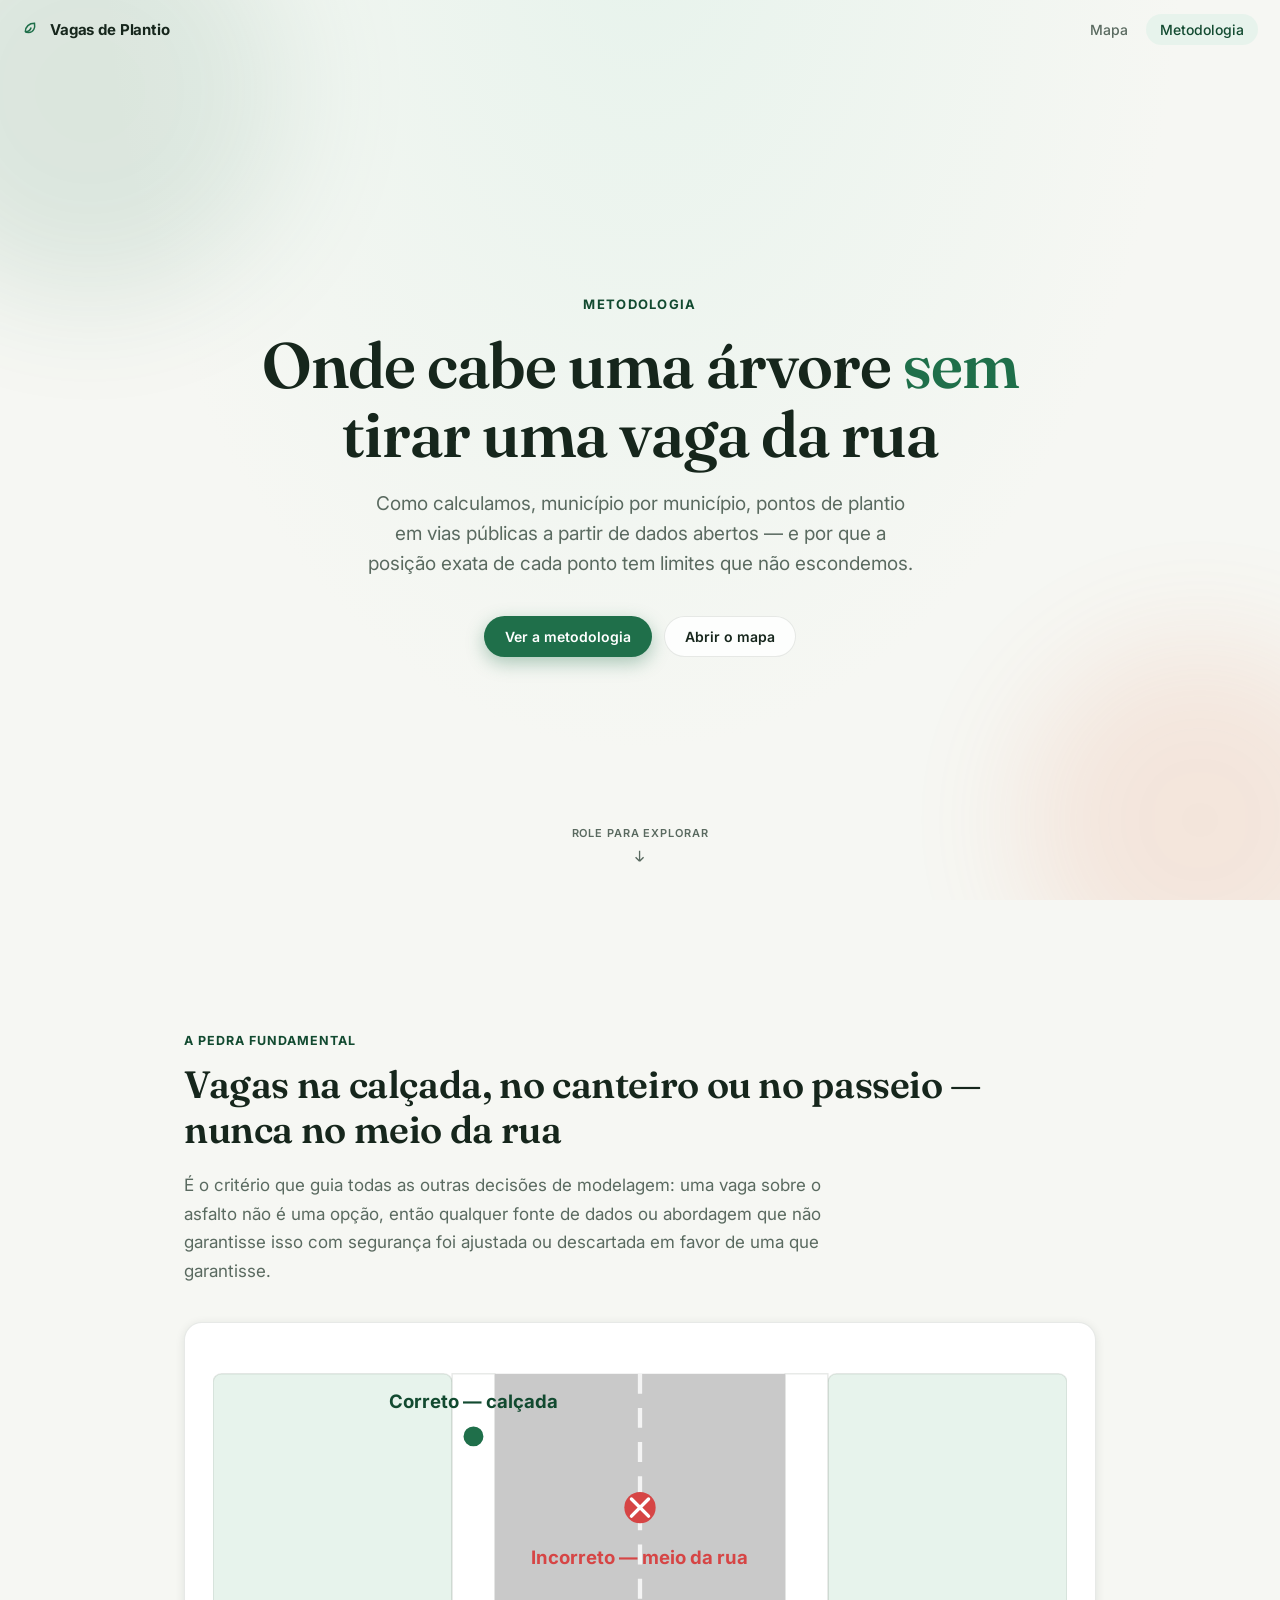
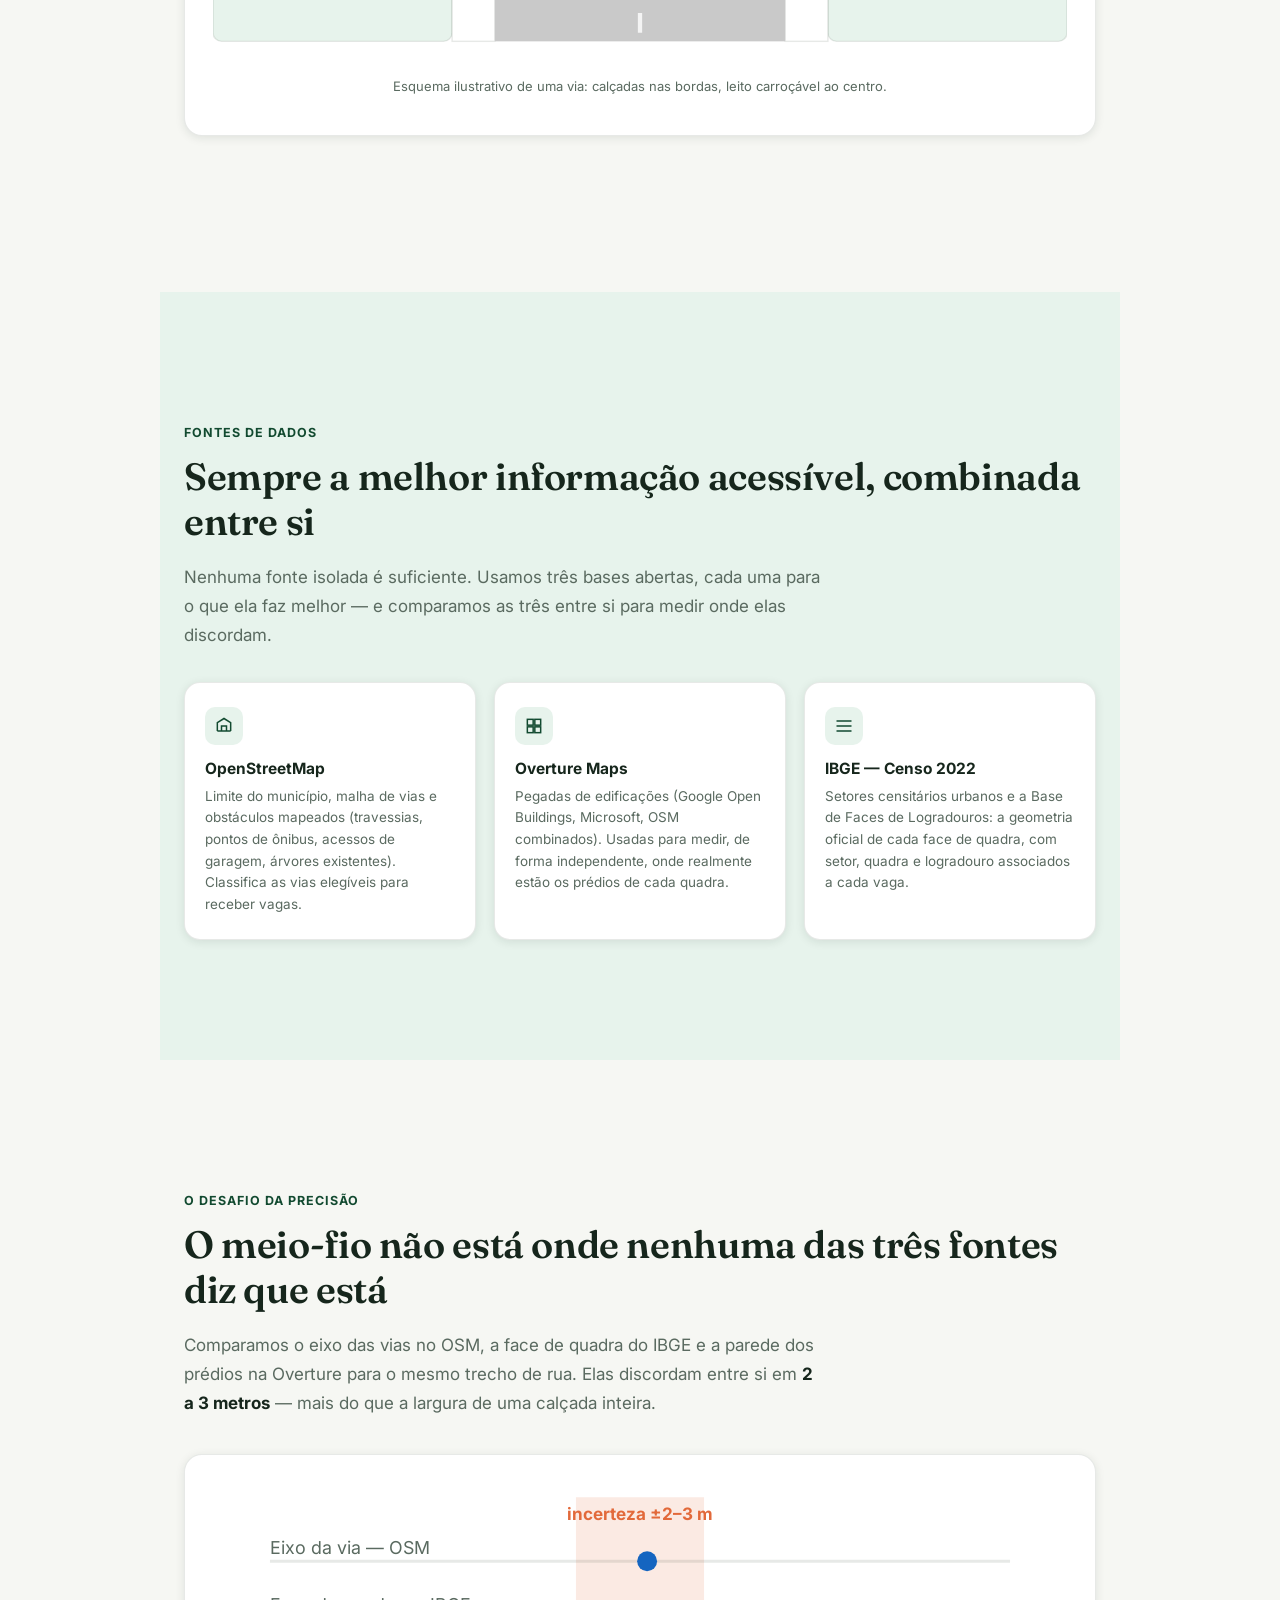
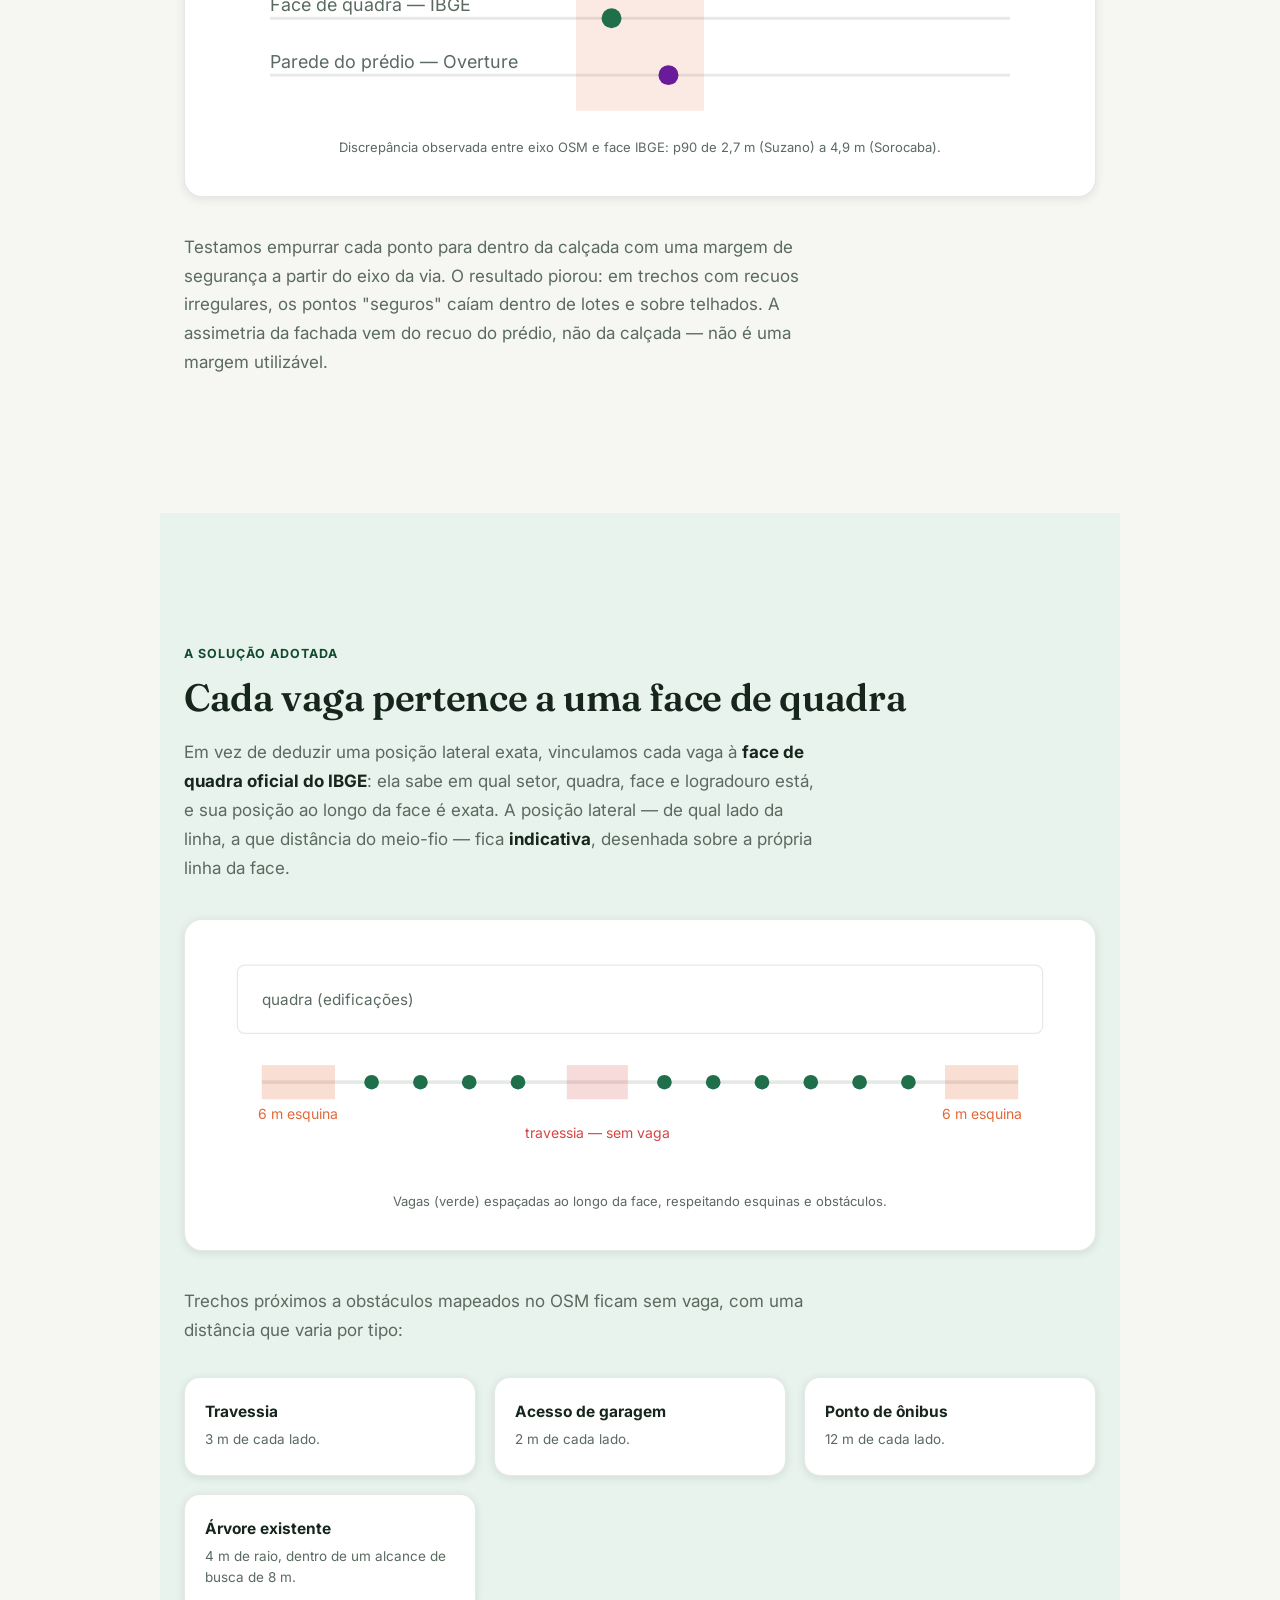
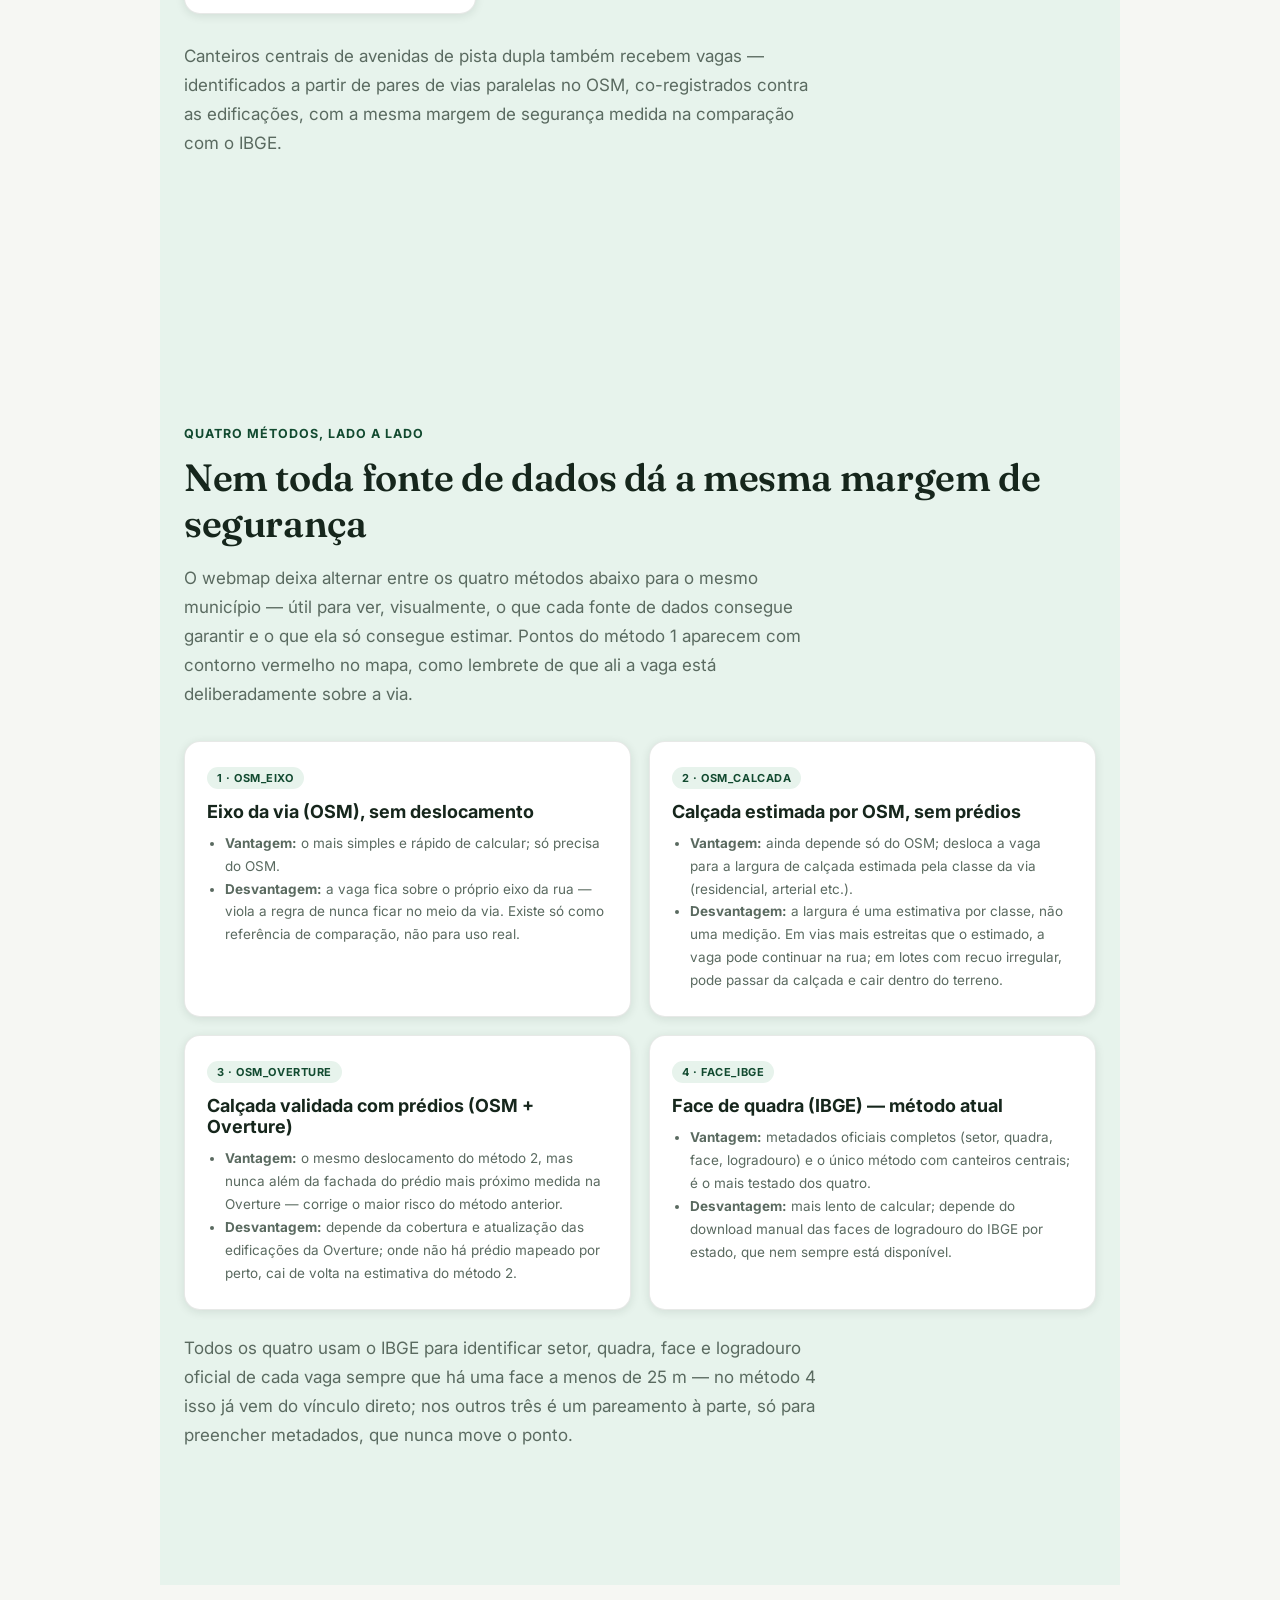
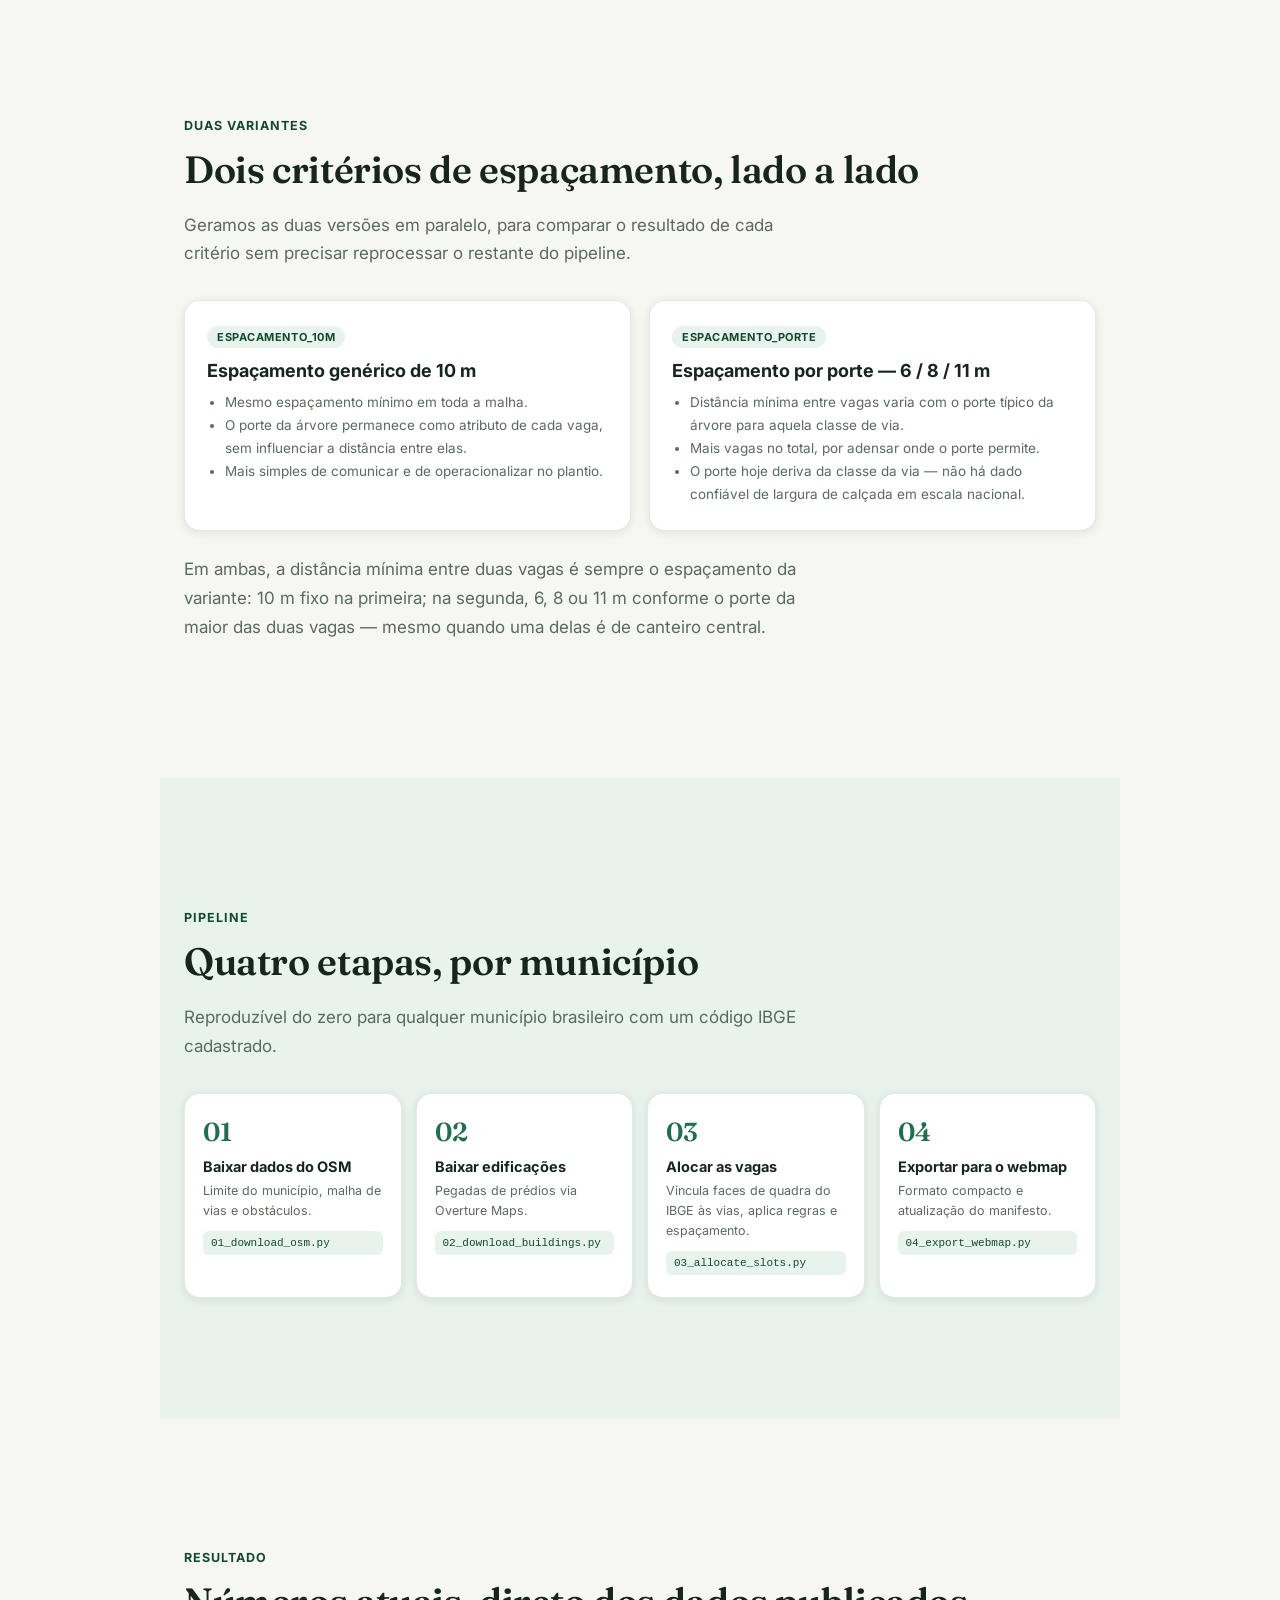
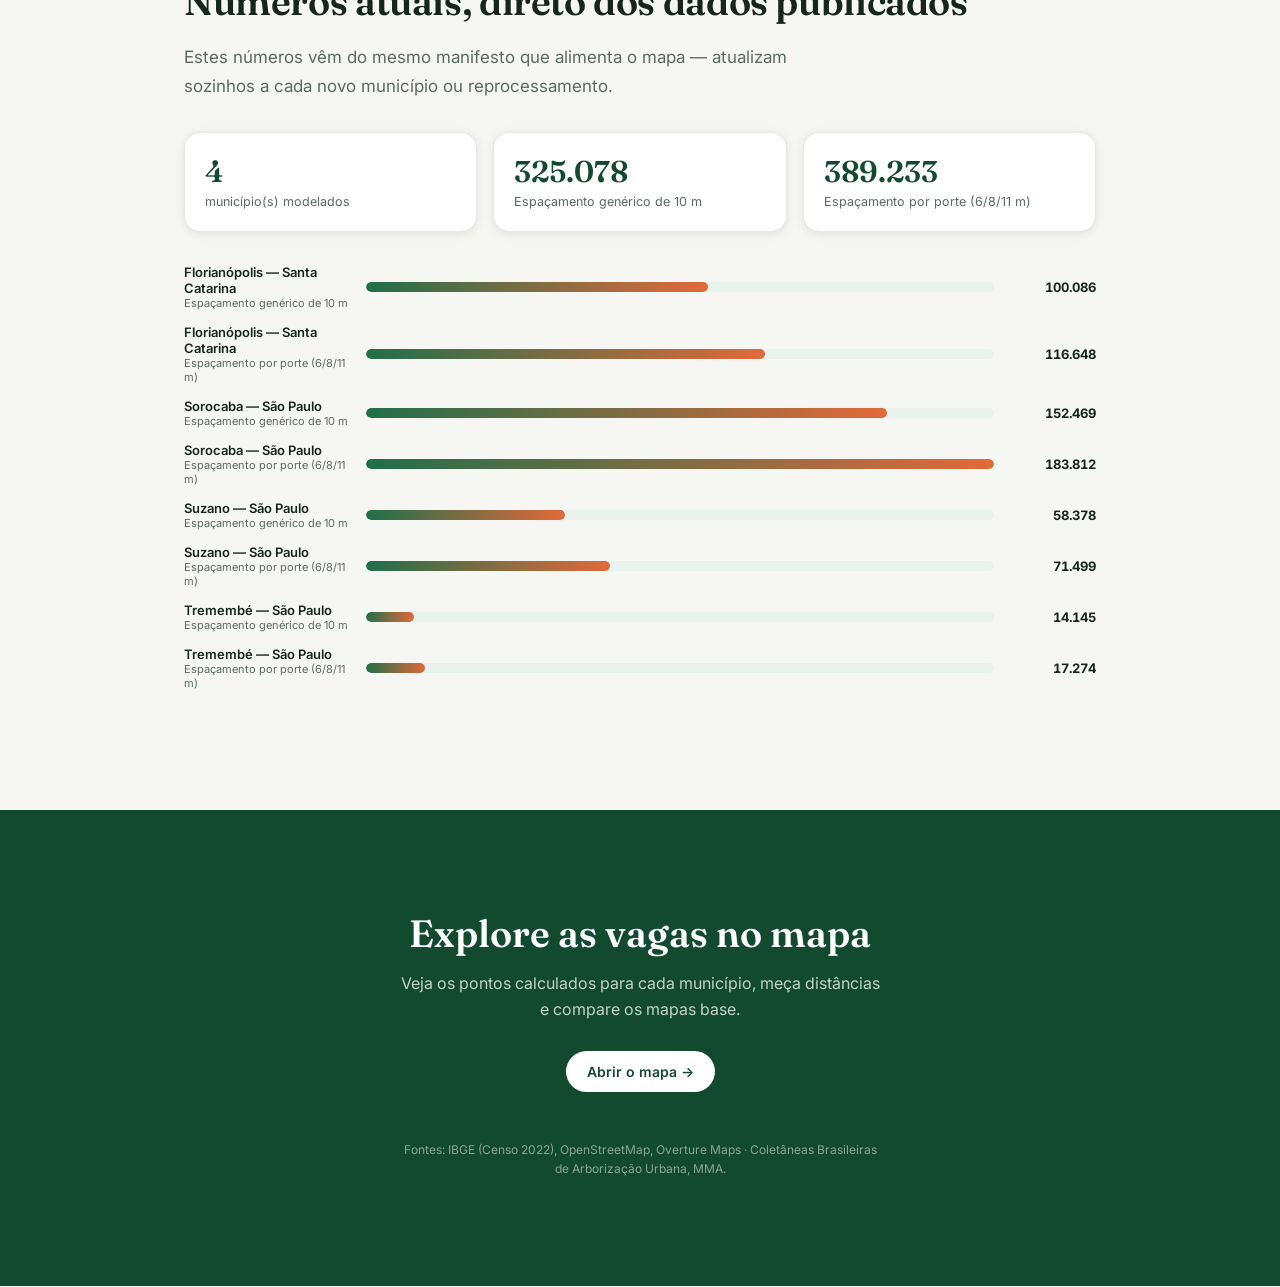
==== webmap/metodologia.html @ 874b16dc "Adiciona três métodos de comparação, Tremembé e Florianópolis Além do método de produção (face_ibge," ====
<!doctype html>
<html lang="pt-BR">
<head>
  <meta charset="utf-8" />
  <meta name="viewport" content="width=device-width, initial-scale=1" />
  <title>Metodologia — Vagas de Plantio</title>
  <meta name="description" content="Como calculamos as vagas de plantio de árvores em vias públicas: fontes de dados, limites de precisão e regras de alocação." />
  <link rel="icon" href="data:image/svg+xml,%3Csvg xmlns='http://www.w3.org/2000/svg' viewBox='0 0 24 24'%3E%3Ctext y='20' font-size='22'%3E%F0%9F%8C%B3%3C/text%3E%3C/svg%3E">
  <link rel="stylesheet" href="css/base.css?v=2" />
  <link rel="stylesheet" href="css/metodologia.css?v=2" />
</head>
<body>
  <div class="progress-bar" id="progress-bar"></div>

  <nav class="site-nav story-nav">
    <a class="brand" href="index.html">
      <svg class="leaf" viewBox="0 0 24 24" fill="none" stroke="currentColor" stroke-width="1.8">
        <path d="M4 14c0-6 4.5-10 11-10 1 5-1 11-7 11-2.3 0-3.6-.4-4-1Z" />
        <path d="M4 14c3 0 6-1.5 7-5" />
      </svg>
      Vagas de Plantio
    </a>
    <div class="links">
      <a href="index.html">Mapa</a>
      <a href="metodologia.html" class="active">Metodologia</a>
    </div>
  </nav>

  <!-- Hero -->
  <header class="hero">
    <p class="kicker">Metodologia</p>
    <h1>Onde cabe uma árvore <em>sem</em> tirar uma vaga da rua</h1>
    <p class="lede">
      Como calculamos, município por município, pontos de plantio em vias públicas a partir de
      dados abertos — e por que a posição exata de cada ponto tem limites que não escondemos.
    </p>
    <div class="cta-row">
      <a class="btn btn-primary" href="#pedra-fundamental">Ver a metodologia</a>
      <a class="btn btn-ghost" href="index.html">Abrir o mapa</a>
    </div>
    <div class="scroll-cue">
      Role para explorar
      <svg viewBox="0 0 24 24" fill="none" stroke="currentColor" stroke-width="2"><path d="M12 4v16m0 0-6-6m6 6 6-6"/></svg>
    </div>
  </header>

  <!-- A pedra fundamental -->
  <section class="story-section" id="pedra-fundamental">
    <p class="eyebrow reveal">A pedra fundamental</p>
    <h2 class="reveal">Vagas na calçada, no canteiro ou no passeio — nunca no meio da rua</h2>
    <p class="lead reveal">
      É o critério que guia todas as outras decisões de modelagem: uma vaga sobre o asfalto não é
      uma opção, então qualquer fonte de dados ou abordagem que não garantisse isso com segurança
      foi ajustada ou descartada em favor de uma que garantisse.
    </p>

    <div class="diagram reveal">
      <svg viewBox="0 0 600 220" role="img" aria-label="Comparação entre um ponto incorretamente alocado no meio da rua e um ponto corretamente alocado na calçada">
        <rect x="0" y="16" width="168" height="188" rx="6" fill="var(--primary-light)" stroke="var(--border)" />
        <rect x="432" y="16" width="168" height="188" rx="6" fill="var(--primary-light)" stroke="var(--border)" />
        <rect x="168" y="16" width="30" height="188" fill="var(--surface-solid)" stroke="var(--border)" />
        <rect x="402" y="16" width="30" height="188" fill="var(--surface-solid)" stroke="var(--border)" />
        <rect x="198" y="16" width="204" height="188" fill="#c9c9c9" />
        <line x1="300" y1="16" x2="300" y2="204" stroke="#ffffff" stroke-width="3" stroke-dasharray="14 10" opacity="0.8" />

        <g class="pop">
          <circle cx="300" cy="110" r="11" fill="#d64545" />
          <path d="M294 104l12 12M306 104l-12 12" stroke="#ffffff" stroke-width="2.4" stroke-linecap="round" />
        </g>
        <text class="pop fade" x="300" y="150" text-anchor="middle" font-size="13" font-weight="700" fill="#d64545">Incorreto — meio da rua</text>

        <g class="pop delay-2">
          <circle cx="183" cy="60" r="8" fill="var(--primary)" stroke="#ffffff" stroke-width="2" />
        </g>
        <text class="pop delay-2 fade" x="183" y="40" text-anchor="middle" font-size="13" font-weight="700" fill="var(--primary-dark)">Correto — calçada</text>
      </svg>
      <p class="caption">Esquema ilustrativo de uma via: calçadas nas bordas, leito carroçável ao centro.</p>
    </div>
  </section>

  <!-- Fontes de dados -->
  <section class="story-section alt" id="fontes">
    <p class="eyebrow reveal">Fontes de dados</p>
    <h2 class="reveal">Sempre a melhor informação acessível, combinada entre si</h2>
    <p class="lead reveal">
      Nenhuma fonte isolada é suficiente. Usamos três bases abertas, cada uma para o que ela faz melhor —
      e comparamos as três entre si para medir onde elas discordam.
    </p>

    <div class="card-grid">
      <article class="source-card reveal">
        <div class="icon">
          <svg viewBox="0 0 24 24" fill="none" stroke="currentColor" stroke-width="1.8"><path d="M4 18V8l8-5 8 5v10M4 18h16M9 18v-6h6v6"/></svg>
        </div>
        <h3>OpenStreetMap</h3>
        <p>Limite do município, malha de vias e obstáculos mapeados (travessias, pontos de ônibus,
          acessos de garagem, árvores existentes). Classifica as vias elegíveis para receber vagas.</p>
      </article>
      <article class="source-card reveal">
        <div class="icon">
          <svg viewBox="0 0 24 24" fill="none" stroke="currentColor" stroke-width="1.8"><rect x="4" y="4" width="7" height="7"/><rect x="13" y="4" width="7" height="7"/><rect x="4" y="13" width="7" height="7"/><rect x="13" y="13" width="7" height="7"/></svg>
        </div>
        <h3>Overture Maps</h3>
        <p>Pegadas de edificações (Google Open Buildings, Microsoft, OSM combinados). Usadas para
          medir, de forma independente, onde realmente estão os prédios de cada quadra.</p>
      </article>
      <article class="source-card reveal">
        <div class="icon">
          <svg viewBox="0 0 24 24" fill="none" stroke="currentColor" stroke-width="1.8"><path d="M3 12h18M3 6h18M3 18h18"/></svg>
        </div>
        <h3>IBGE — Censo 2022</h3>
        <p>Setores censitários urbanos e a Base de Faces de Logradouros: a geometria oficial de cada
          face de quadra, com setor, quadra e logradouro associados a cada vaga.</p>
      </article>
    </div>
  </section>

  <!-- O desafio da precisão -->
  <section class="story-section" id="precisao">
    <p class="eyebrow reveal">O desafio da precisão</p>
    <h2 class="reveal">O meio-fio não está onde nenhuma das três fontes diz que está</h2>
    <p class="lead reveal">
      Comparamos o eixo das vias no OSM, a face de quadra do IBGE e a parede dos prédios na Overture
      para o mesmo trecho de rua. Elas discordam entre si em <strong>2 a 3 metros</strong> — mais do
      que a largura de uma calçada inteira.
    </p>

    <div class="diagram reveal">
      <svg viewBox="0 0 600 170" role="img" aria-label="Três fontes de geometria indicando posições diferentes para o mesmo meio-fio, com uma faixa de incerteza de 2 a 3 metros">
        <rect class="fade" x="255" y="10" width="90" height="150" fill="var(--accent)" fill-opacity="0.14" />
        <text class="fade" x="300" y="26" text-anchor="middle" font-size="12" font-weight="700" fill="var(--accent)">incerteza ±2–3 m</text>

        <line x1="40" y1="55" x2="560" y2="55" stroke="var(--border)" stroke-width="2" />
        <circle class="pop" cx="305" cy="55" r="7" fill="#1565c0" />
        <text x="40" y="50" font-size="12.5" fill="var(--muted)">Eixo da via — OSM</text>

        <line x1="40" y1="95" x2="560" y2="95" stroke="var(--border)" stroke-width="2" />
        <circle class="pop delay-1" cx="280" cy="95" r="7" fill="var(--primary)" />
        <text x="40" y="90" font-size="12.5" fill="var(--muted)">Face de quadra — IBGE</text>

        <line x1="40" y1="135" x2="560" y2="135" stroke="var(--border)" stroke-width="2" />
        <circle class="pop delay-2" cx="320" cy="135" r="7" fill="#6a1b9a" />
        <text x="40" y="130" font-size="12.5" fill="var(--muted)">Parede do prédio — Overture</text>
      </svg>
      <p class="caption">Discrepância observada entre eixo OSM e face IBGE: p90 de 2,7 m (Suzano) a 4,9 m (Sorocaba).</p>
    </div>

    <p class="lead reveal">
      Testamos empurrar cada ponto para dentro da calçada com uma margem de segurança a partir do eixo
      da via. O resultado piorou: em trechos com recuos irregulares, os pontos "seguros" caíam dentro de
      lotes e sobre telhados. A assimetria da fachada vem do recuo do prédio, não da calçada — não é uma
      margem utilizável.
    </p>
  </section>

  <!-- A solução -->
  <section class="story-section alt" id="solucao">
    <p class="eyebrow reveal">A solução adotada</p>
    <h2 class="reveal">Cada vaga pertence a uma face de quadra</h2>
    <p class="lead reveal">
      Em vez de deduzir uma posição lateral exata, vinculamos cada vaga à <strong>face de quadra oficial
      do IBGE</strong>: ela sabe em qual setor, quadra, face e logradouro está, e sua posição ao longo
      da face é exata. A posição lateral — de qual lado da linha, a que distância do meio-fio — fica
      <strong>indicativa</strong>, desenhada sobre a própria linha da face.
    </p>

    <div class="diagram reveal">
      <svg viewBox="0 0 700 190" role="img" aria-label="Vagas espaçadas ao longo de uma face de quadra, com recuo de seis metros nas esquinas e uma zona sem vaga em frente a um obstáculo">
        <rect x="20" y="14" width="660" height="56" rx="6" fill="var(--surface-solid)" stroke="var(--border)" />
        <text x="40" y="47" font-size="12.5" fill="var(--muted)">quadra (edificações)</text>

        <line x1="40" y1="110" x2="660" y2="110" stroke="var(--border)" stroke-width="3" />

        <rect class="fade" x="40" y="96" width="60" height="28" fill="var(--accent)" fill-opacity="0.22" />
        <rect class="fade" x="600" y="96" width="60" height="28" fill="var(--accent)" fill-opacity="0.22" />
        <text class="fade" x="70" y="140" text-anchor="middle" font-size="11.5" fill="var(--accent)">6 m esquina</text>
        <text class="fade" x="630" y="140" text-anchor="middle" font-size="11.5" fill="var(--accent)">6 m esquina</text>

        <rect class="fade delay-1" x="290" y="96" width="50" height="28" fill="#d64545" fill-opacity="0.2" />
        <text class="fade delay-1" x="315" y="156" text-anchor="middle" font-size="11.5" fill="#d64545">travessia — sem vaga</text>

        <g class="pop">
          <circle cx="130" cy="110" r="6" fill="var(--primary)" />
          <circle cx="170" cy="110" r="6" fill="var(--primary)" />
          <circle cx="210" cy="110" r="6" fill="var(--primary)" />
          <circle cx="250" cy="110" r="6" fill="var(--primary)" />
          <circle cx="370" cy="110" r="6" fill="var(--primary)" />
          <circle cx="410" cy="110" r="6" fill="var(--primary)" />
          <circle cx="450" cy="110" r="6" fill="var(--primary)" />
          <circle cx="490" cy="110" r="6" fill="var(--primary)" />
          <circle cx="530" cy="110" r="6" fill="var(--primary)" />
          <circle cx="570" cy="110" r="6" fill="var(--primary)" />
        </g>
      </svg>
      <p class="caption">Vagas (verde) espaçadas ao longo da face, respeitando esquinas e obstáculos.</p>
    </div>

    <p class="lead reveal">Trechos próximos a obstáculos mapeados no OSM ficam sem vaga, com uma distância que varia por tipo:</p>
    <div class="card-grid">
      <article class="source-card reveal"><h3>Travessia</h3><p>3 m de cada lado.</p></article>
      <article class="source-card reveal"><h3>Acesso de garagem</h3><p>2 m de cada lado.</p></article>
      <article class="source-card reveal"><h3>Ponto de ônibus</h3><p>12 m de cada lado.</p></article>
      <article class="source-card reveal"><h3>Árvore existente</h3><p>4 m de raio, dentro de um alcance de busca de 8 m.</p></article>
    </div>
    <p class="lead reveal" style="margin-top:28px">
      Canteiros centrais de avenidas de pista dupla também recebem vagas — identificados a partir de
      pares de vias paralelas no OSM, co-registrados contra as edificações, com a mesma margem de
      segurança medida na comparação com o IBGE.
    </p>
  </section>

  <!-- Quatro métodos -->
  <section class="story-section alt" id="metodos">
    <p class="eyebrow reveal">Quatro métodos, lado a lado</p>
    <h2 class="reveal">Nem toda fonte de dados dá a mesma margem de segurança</h2>
    <p class="lead reveal">
      O webmap deixa alternar entre os quatro métodos abaixo para o mesmo município — útil para ver,
      visualmente, o que cada fonte de dados consegue garantir e o que ela só consegue estimar. Pontos
      do método 1 aparecem com contorno vermelho no mapa, como lembrete de que ali a vaga está
      deliberadamente sobre a via.
    </p>

    <div class="variant-grid">
      <div class="variant-card reveal">
        <span class="tag">1 · osm_eixo</span>
        <h3>Eixo da via (OSM), sem deslocamento</h3>
        <ul>
          <li><strong>Vantagem:</strong> o mais simples e rápido de calcular; só precisa do OSM.</li>
          <li><strong>Desvantagem:</strong> a vaga fica sobre o próprio eixo da rua — viola a regra
            de nunca ficar no meio da via. Existe só como referência de comparação, não para uso real.</li>
        </ul>
      </div>
      <div class="variant-card reveal">
        <span class="tag">2 · osm_calcada</span>
        <h3>Calçada estimada por OSM, sem prédios</h3>
        <ul>
          <li><strong>Vantagem:</strong> ainda depende só do OSM; desloca a vaga para a largura de
            calçada estimada pela classe da via (residencial, arterial etc.).</li>
          <li><strong>Desvantagem:</strong> a largura é uma estimativa por classe, não uma medição.
            Em vias mais estreitas que o estimado, a vaga pode continuar na rua; em lotes com recuo
            irregular, pode passar da calçada e cair dentro do terreno.</li>
        </ul>
      </div>
      <div class="variant-card reveal">
        <span class="tag">3 · osm_overture</span>
        <h3>Calçada validada com prédios (OSM + Overture)</h3>
        <ul>
          <li><strong>Vantagem:</strong> o mesmo deslocamento do método 2, mas nunca além da fachada
            do prédio mais próximo medida na Overture — corrige o maior risco do método anterior.</li>
          <li><strong>Desvantagem:</strong> depende da cobertura e atualização das edificações da
            Overture; onde não há prédio mapeado por perto, cai de volta na estimativa do método 2.</li>
        </ul>
      </div>
      <div class="variant-card reveal">
        <span class="tag">4 · face_ibge</span>
        <h3>Face de quadra (IBGE) — método atual</h3>
        <ul>
          <li><strong>Vantagem:</strong> metadados oficiais completos (setor, quadra, face, logradouro)
            e o único método com canteiros centrais; é o mais testado dos quatro.</li>
          <li><strong>Desvantagem:</strong> mais lento de calcular; depende do download manual das
            faces de logradouro do IBGE por estado, que nem sempre está disponível.</li>
        </ul>
      </div>
    </div>
    <p class="lead reveal" style="margin-top:24px">
      Todos os quatro usam o IBGE para identificar setor, quadra, face e logradouro oficial de cada
      vaga sempre que há uma face a menos de 25 m — no método 4 isso já vem do vínculo direto; nos
      outros três é um pareamento à parte, só para preencher metadados, que nunca move o ponto.
    </p>
  </section>

  <!-- Variantes de espaçamento -->
  <section class="story-section" id="variantes">
    <p class="eyebrow reveal">Duas variantes</p>
    <h2 class="reveal">Dois critérios de espaçamento, lado a lado</h2>
    <p class="lead reveal">
      Geramos as duas versões em paralelo, para comparar o resultado de cada critério sem
      precisar reprocessar o restante do pipeline.
    </p>

    <div class="variant-grid">
      <div class="variant-card reveal">
        <span class="tag">espacamento_10m</span>
        <h3>Espaçamento genérico de 10 m</h3>
        <ul>
          <li>Mesmo espaçamento mínimo em toda a malha.</li>
          <li>O porte da árvore permanece como atributo de cada vaga, sem influenciar a distância entre elas.</li>
          <li>Mais simples de comunicar e de operacionalizar no plantio.</li>
        </ul>
      </div>
      <div class="variant-card reveal">
        <span class="tag">espacamento_porte</span>
        <h3>Espaçamento por porte — 6 / 8 / 11 m</h3>
        <ul>
          <li>Distância mínima entre vagas varia com o porte típico da árvore para aquela classe de via.</li>
          <li>Mais vagas no total, por adensar onde o porte permite.</li>
          <li>O porte hoje deriva da classe da via — não há dado confiável de largura de calçada em escala nacional.</li>
        </ul>
      </div>
    </div>
    <p class="lead reveal" style="margin-top:24px">
      Em ambas, a distância mínima entre duas vagas é sempre o espaçamento da variante: 10 m fixo
      na primeira; na segunda, 6, 8 ou 11 m conforme o porte da maior das duas vagas — mesmo quando
      uma delas é de canteiro central.
    </p>
  </section>

  <!-- Pipeline -->
  <section class="story-section alt" id="pipeline">
    <p class="eyebrow reveal">Pipeline</p>
    <h2 class="reveal">Quatro etapas, por município</h2>
    <p class="lead reveal">Reproduzível do zero para qualquer município brasileiro com um código IBGE cadastrado.</p>

    <div class="pipeline">
      <div class="pipeline-step reveal">
        <div class="num">01</div>
        <h3>Baixar dados do OSM</h3>
        <p>Limite do município, malha de vias e obstáculos.</p>
        <code>01_download_osm.py</code>
      </div>
      <div class="pipeline-step reveal">
        <div class="num">02</div>
        <h3>Baixar edificações</h3>
        <p>Pegadas de prédios via Overture Maps.</p>
        <code>02_download_buildings.py</code>
      </div>
      <div class="pipeline-step reveal">
        <div class="num">03</div>
        <h3>Alocar as vagas</h3>
        <p>Vincula faces de quadra do IBGE às vias, aplica regras e espaçamento.</p>
        <code>03_allocate_slots.py</code>
      </div>
      <div class="pipeline-step reveal">
        <div class="num">04</div>
        <h3>Exportar para o webmap</h3>
        <p>Formato compacto e atualização do manifesto.</p>
        <code>04_export_webmap.py</code>
      </div>
    </div>
  </section>

  <!-- Resultado -->
  <section class="story-section" id="resultado">
    <p class="eyebrow reveal">Resultado</p>
    <h2 class="reveal">Números atuais, direto dos dados publicados</h2>
    <p class="lead reveal">Estes números vêm do mesmo manifesto que alimenta o mapa — atualizam sozinhos a cada novo município ou reprocessamento.</p>

    <div class="stat-grid" id="stat-grid"></div>
    <div class="chart" id="chart"></div>
  </section>

  <!-- CTA -->
  <footer class="story-footer">
    <h2>Explore as vagas no mapa</h2>
    <p>Veja os pontos calculados para cada município, meça distâncias e compare os mapas base.</p>
    <a class="btn btn-primary" href="index.html">Abrir o mapa →</a>
    <p class="fine">Fontes: IBGE (Censo 2022), OpenStreetMap, Overture Maps · Coletâneas Brasileiras de Arborização Urbana, MMA.</p>
  </footer>

  <script src="js/metodologia.js?v=4"></script>
</body>
</html>
---- webmap/css/base.css ----
/* Tokens, reset e componentes compartilhados entre index.html e metodologia.html */

@import url("https://fonts.googleapis.com/css2?family=Inter:wght@400;500;600;700;800&family=Fraunces:opsz,wght@9..144,500;9..144,600&display=swap");

:root {
  --bg: #f6f7f3;
  --fg: #16261c;
  --muted: #5a6a60;
  --primary: #1f6f4a;
  --primary-dark: #124a30;
  --primary-light: #e7f3ec;
  --accent: #e2693a;
  --surface: rgba(255, 255, 255, 0.82);
  --surface-solid: #ffffff;
  --border: rgba(22, 38, 28, 0.1);
  --shadow: 0 10px 34px rgba(18, 38, 28, 0.14);
  --shadow-sm: 0 2px 10px rgba(18, 38, 28, 0.1);
  --radius: 14px;
  --font-ui: "Inter", system-ui, -apple-system, "Segoe UI", sans-serif;
  --font-display: "Fraunces", Georgia, serif;
}

@media (prefers-color-scheme: dark) {
  :root:not([data-theme="light"]) {
    --bg: #111713;
    --fg: #eef2ee;
    --muted: #9fb0a6;
    --primary: #4caf7d;
    --primary-dark: #2e7d55;
    --primary-light: rgba(76, 175, 125, 0.14);
    --accent: #f08a5d;
    --surface: rgba(24, 32, 27, 0.82);
    --surface-solid: #1a221d;
    --border: rgba(238, 242, 238, 0.12);
    --shadow: 0 10px 34px rgba(0, 0, 0, 0.45);
    --shadow-sm: 0 2px 10px rgba(0, 0, 0, 0.35);
  }
}

* {
  box-sizing: border-box;
}

html {
  scroll-behavior: smooth;
}

body {
  margin: 0;
  color: var(--fg);
  background: var(--bg);
  font-family: var(--font-ui);
  -webkit-font-smoothing: antialiased;
}

a {
  color: inherit;
}

button {
  font-family: inherit;
}

/* --- Nav bar ---------------------------------------------------------- */

.site-nav {
  position: fixed;
  top: 0;
  left: 0;
  right: 0;
  z-index: 50;
  display: flex;
  align-items: center;
  justify-content: space-between;
  padding: 14px 22px;
  font-size: 14px;
  transition: background 0.25s ease, box-shadow 0.25s ease, backdrop-filter 0.25s ease;
}

.site-nav.is-floating {
  background: transparent;
}

.site-nav.is-solid,
.site-nav.is-floating.scrolled {
  background: var(--surface);
  backdrop-filter: blur(14px) saturate(140%);
  -webkit-backdrop-filter: blur(14px) saturate(140%);
  box-shadow: var(--shadow-sm);
  border-bottom: 1px solid var(--border);
}

.site-nav .brand {
  display: flex;
  align-items: center;
  gap: 8px;
  font-weight: 700;
  font-size: 15px;
  text-decoration: none;
  letter-spacing: -0.01em;
}

.site-nav .brand .leaf {
  width: 20px;
  height: 20px;
  flex: none;
  color: var(--primary);
}

.site-nav .links {
  display: flex;
  align-items: center;
  gap: 4px;
}

.site-nav .links a {
  text-decoration: none;
  font-weight: 500;
  padding: 7px 14px;
  border-radius: 999px;
  color: var(--muted);
  transition: background 0.2s ease, color 0.2s ease;
}

.site-nav .links a:hover {
  color: var(--fg);
  background: var(--primary-light);
}

.site-nav .links a.active {
  color: var(--primary-dark);
  background: var(--primary-light);
}

/* --- Buttons ------------------------------------------------------------ */

.btn {
  display: inline-flex;
  align-items: center;
  gap: 8px;
  font-family: var(--font-ui);
  font-weight: 600;
  font-size: 14px;
  padding: 11px 20px;
  border-radius: 999px;
  border: 1px solid transparent;
  cursor: pointer;
  text-decoration: none;
  transition: transform 0.15s ease, box-shadow 0.15s ease, background 0.15s ease;
}

.btn:active {
  transform: scale(0.97);
}

.btn-primary {
  background: var(--primary);
  color: #ffffff;
  box-shadow: 0 6px 18px rgba(31, 111, 74, 0.35);
}

.btn-primary:hover {
  background: var(--primary-dark);
}

.btn-ghost {
  background: var(--surface);
  color: var(--fg);
  border-color: var(--border);
}

.btn-ghost:hover {
  border-color: var(--primary);
  color: var(--primary-dark);
}

/* --- Scroll-reveal utility ------------------------------------------------ */

.reveal {
  opacity: 0;
  transform: translateY(28px);
  transition: opacity 0.7s cubic-bezier(0.2, 0.7, 0.2, 1), transform 0.7s cubic-bezier(0.2, 0.7, 0.2, 1);
}

.reveal.in-view {
  opacity: 1;
  transform: translateY(0);
}

@media (prefers-reduced-motion: reduce) {
  .reveal {
    opacity: 1;
    transform: none;
    transition: none;
  }
  html {
    scroll-behavior: auto;
  }
}
---- webmap/css/metodologia.css ----
body {
  overflow-x: hidden;
}

.site-nav.story-nav {
  background: transparent;
  border-bottom: 1px solid transparent;
}

.site-nav.story-nav.scrolled {
  background: var(--surface);
  backdrop-filter: blur(14px) saturate(140%);
  -webkit-backdrop-filter: blur(14px) saturate(140%);
  box-shadow: var(--shadow-sm);
  border-bottom: 1px solid var(--border);
}

.progress-bar {
  position: fixed;
  top: 0;
  left: 0;
  height: 3px;
  width: 0%;
  background: linear-gradient(90deg, var(--primary), var(--accent));
  z-index: 60;
  transition: width 0.1s linear;
}

/* --- Hero ---------------------------------------------------------------- */

.hero {
  position: relative;
  min-height: 100vh;
  display: flex;
  flex-direction: column;
  align-items: center;
  justify-content: center;
  text-align: center;
  padding: 120px 24px 80px;
  overflow: hidden;
  background: radial-gradient(ellipse at 50% -10%, var(--primary-light), transparent 60%);
}

.hero::before,
.hero::after {
  content: "";
  position: absolute;
  border-radius: 50%;
  filter: blur(60px);
  opacity: 0.5;
  z-index: -1;
}

.hero::before {
  width: 420px;
  height: 420px;
  background: var(--primary);
  opacity: 0.12;
  top: -120px;
  left: -120px;
}

.hero::after {
  width: 360px;
  height: 360px;
  background: var(--accent);
  opacity: 0.12;
  bottom: -100px;
  right: -100px;
}

.hero .kicker {
  font-size: 13px;
  font-weight: 700;
  text-transform: uppercase;
  letter-spacing: 0.1em;
  color: var(--primary-dark);
  margin-bottom: 18px;
}

.hero h1 {
  font-family: var(--font-display);
  font-size: clamp(34px, 6vw, 64px);
  line-height: 1.08;
  font-weight: 600;
  max-width: 820px;
  margin: 0 0 20px;
  letter-spacing: -0.015em;
}

.hero h1 em {
  font-style: normal;
  color: var(--primary);
}

.hero p.lede {
  font-size: clamp(16px, 2vw, 19px);
  color: var(--muted);
  max-width: 560px;
  margin: 0 0 36px;
  line-height: 1.6;
}

.hero .cta-row {
  display: flex;
  gap: 12px;
  flex-wrap: wrap;
  justify-content: center;
}

.scroll-cue {
  position: absolute;
  bottom: 36px;
  left: 50%;
  transform: translateX(-50%);
  display: flex;
  flex-direction: column;
  align-items: center;
  gap: 8px;
  font-size: 11px;
  font-weight: 600;
  text-transform: uppercase;
  letter-spacing: 0.08em;
  color: var(--muted);
  animation: bob 2.2s ease-in-out infinite;
}

.scroll-cue svg {
  width: 16px;
  height: 16px;
}

@keyframes bob {
  0%, 100% { transform: translate(-50%, 0); }
  50% { transform: translate(-50%, 8px); }
}

/* --- Generic sections ------------------------------------------------- */

.story-section {
  max-width: 960px;
  margin: 0 auto;
  padding: 120px 24px;
  scroll-margin-top: 72px;
}

.story-section.narrow {
  max-width: 740px;
}

.story-section .eyebrow {
  font-size: 12.5px;
  font-weight: 700;
  text-transform: uppercase;
  letter-spacing: 0.08em;
  color: var(--primary-dark);
  margin-bottom: 14px;
}

.story-section h2 {
  font-family: var(--font-display);
  font-size: clamp(26px, 3.6vw, 38px);
  font-weight: 600;
  line-height: 1.2;
  margin: 0 0 18px;
  letter-spacing: -0.01em;
}

.story-section p.lead {
  font-size: 17px;
  line-height: 1.7;
  color: var(--muted);
  max-width: 640px;
  margin: 0 0 16px;
}

.story-section p.lead strong {
  color: var(--fg);
}

.story-section.alt {
  background: var(--primary-light);
}

/* --- Diagram shell ------------------------------------------------------ */

.diagram {
  margin: 36px 0;
  background: var(--surface-solid);
  border: 1px solid var(--border);
  border-radius: 18px;
  padding: 28px;
  box-shadow: var(--shadow-sm);
}

.diagram svg {
  display: block;
  width: 100%;
  height: auto;
}

.diagram .caption {
  margin-top: 14px;
  font-size: 13px;
  color: var(--muted);
  text-align: center;
}

/* Street comparison diagram */
.diagram .draw-path {
  stroke-dasharray: 1 1;
  stroke-dashoffset: 1;
  transition: stroke-dashoffset 1.1s ease;
}
.diagram.in-view .draw-path {
  stroke-dashoffset: 0;
}

.diagram .pop {
  opacity: 0;
  transform: scale(0.4);
  transform-box: fill-box;
  transform-origin: center;
  transition: opacity 0.4s ease, transform 0.4s cubic-bezier(0.3, 1.5, 0.5, 1);
}
.diagram.in-view .pop {
  opacity: 1;
  transform: scale(1);
}
.diagram.in-view .pop.delay-1 { transition-delay: 0.15s; }
.diagram.in-view .pop.delay-2 { transition-delay: 0.3s; }
.diagram.in-view .pop.delay-3 { transition-delay: 0.45s; }
.diagram.in-view .pop.delay-4 { transition-delay: 0.6s; }

.diagram .fade {
  opacity: 0;
  transition: opacity 0.6s ease;
}
.diagram.in-view .fade {
  opacity: 1;
}
.diagram.in-view .fade.delay-1 { transition-delay: 0.15s; }

/* --- Source cards --------------------------------------------------------- */

.card-grid {
  display: grid;
  grid-template-columns: repeat(3, 1fr);
  gap: 18px;
  margin-top: 32px;
}

@media (max-width: 760px) {
  .card-grid {
    grid-template-columns: 1fr;
  }
}

.source-card {
  background: var(--surface-solid);
  border: 1px solid var(--border);
  border-radius: 16px;
  padding: 24px 20px;
  box-shadow: var(--shadow-sm);
  transition: transform 0.25s ease, box-shadow 0.25s ease;
}

.source-card:hover {
  transform: translateY(-4px);
  box-shadow: var(--shadow);
}

.source-card .icon {
  width: 38px;
  height: 38px;
  border-radius: 10px;
  display: flex;
  align-items: center;
  justify-content: center;
  background: var(--primary-light);
  color: var(--primary-dark);
  margin-bottom: 14px;
}

.source-card .icon svg {
  width: 20px;
  height: 20px;
}

.source-card h3 {
  font-size: 15.5px;
  margin: 0 0 8px;
}

.source-card p {
  font-size: 13.5px;
  line-height: 1.6;
  color: var(--muted);
  margin: 0;
}

/* --- Variant comparison --------------------------------------------------- */

.variant-grid {
  display: grid;
  grid-template-columns: 1fr 1fr;
  gap: 18px;
  margin-top: 32px;
}

@media (max-width: 680px) {
  .variant-grid {
    grid-template-columns: 1fr;
  }
}

.variant-card {
  border-radius: 16px;
  padding: 24px 22px;
  border: 1px solid var(--border);
  background: var(--surface-solid);
  box-shadow: var(--shadow-sm);
}

.variant-card .tag {
  display: inline-block;
  font-size: 11px;
  font-weight: 700;
  text-transform: uppercase;
  letter-spacing: 0.05em;
  padding: 4px 10px;
  border-radius: 999px;
  background: var(--primary-light);
  color: var(--primary-dark);
  margin-bottom: 12px;
}

.variant-card h3 {
  margin: 0 0 10px;
  font-size: 18px;
}

.variant-card ul {
  margin: 0;
  padding-left: 18px;
  font-size: 13.5px;
  color: var(--muted);
  line-height: 1.7;
}

/* --- Pipeline -------------------------------------------------------------- */

.pipeline {
  display: grid;
  grid-template-columns: repeat(4, 1fr);
  gap: 14px;
  margin-top: 32px;
  position: relative;
}

@media (max-width: 760px) {
  .pipeline {
    grid-template-columns: 1fr;
  }
}

.pipeline-step {
  background: var(--surface-solid);
  border: 1px solid var(--border);
  border-radius: 16px;
  padding: 22px 18px;
  box-shadow: var(--shadow-sm);
  position: relative;
}

.pipeline-step .num {
  font-family: var(--font-display);
  font-size: 26px;
  font-weight: 600;
  color: var(--primary);
  margin-bottom: 10px;
}

.pipeline-step h3 {
  font-size: 14.5px;
  margin: 0 0 6px;
}

.pipeline-step p {
  font-size: 12.5px;
  color: var(--muted);
  line-height: 1.6;
  margin: 0;
}

.pipeline-step code {
  display: block;
  margin-top: 10px;
  font-size: 11px;
  background: var(--primary-light);
  color: var(--primary-dark);
  padding: 6px 8px;
  border-radius: 6px;
  word-break: break-all;
}

/* --- Results / stats ------------------------------------------------------- */

.stat-grid {
  display: grid;
  grid-template-columns: repeat(auto-fit, minmax(190px, 1fr));
  gap: 16px;
  margin: 32px 0;
}

.stat-card {
  background: var(--surface-solid);
  border: 1px solid var(--border);
  border-radius: 16px;
  padding: 22px 20px;
  box-shadow: var(--shadow-sm);
}

.stat-card .value {
  font-family: var(--font-display);
  font-size: 30px;
  font-weight: 600;
  color: var(--primary-dark);
  line-height: 1.1;
}

.stat-card .label {
  font-size: 12.5px;
  color: var(--muted);
  margin-top: 6px;
}

.chart {
  margin-top: 28px;
  display: flex;
  flex-direction: column;
  gap: 14px;
}

.chart-row {
  display: grid;
  grid-template-columns: 170px 1fr 90px;
  align-items: center;
  gap: 12px;
  font-size: 13px;
}

@media (max-width: 560px) {
  .chart-row {
    grid-template-columns: 100px 1fr 70px;
    font-size: 12px;
  }
}

.chart-row .name {
  font-weight: 600;
}

.chart-row .name small {
  display: block;
  font-weight: 400;
  color: var(--muted);
  font-size: 11px;
}

.chart-track {
  height: 10px;
  background: var(--primary-light);
  border-radius: 999px;
  overflow: hidden;
}

.chart-fill {
  height: 100%;
  width: 0%;
  border-radius: 999px;
  background: linear-gradient(90deg, var(--primary), var(--accent));
  transition: width 1.1s cubic-bezier(0.2, 0.7, 0.2, 1);
}

.chart-row .count {
  text-align: right;
  font-weight: 700;
  font-variant-numeric: tabular-nums;
}

.chart-note {
  font-size: 12px;
  color: var(--muted);
  margin-top: 4px;
}

/* --- Footer / CTA ------------------------------------------------------------ */

.story-footer {
  text-align: center;
  padding: 100px 24px 80px;
  background: var(--primary-dark);
  color: #ffffff;
}

.story-footer h2 {
  font-family: var(--font-display);
  font-size: clamp(26px, 4vw, 38px);
  font-weight: 600;
  margin: 0 0 14px;
}

.story-footer p {
  color: rgba(255, 255, 255, 0.75);
  max-width: 480px;
  margin: 0 auto 28px;
  line-height: 1.6;
}

.story-footer .btn-primary {
  background: #ffffff;
  color: var(--primary-dark);
  box-shadow: none;
}

.story-footer .btn-primary:hover {
  background: var(--primary-light);
}

.story-footer .fine {
  margin-top: 48px;
  font-size: 12px;
  color: rgba(255, 255, 255, 0.5);
}
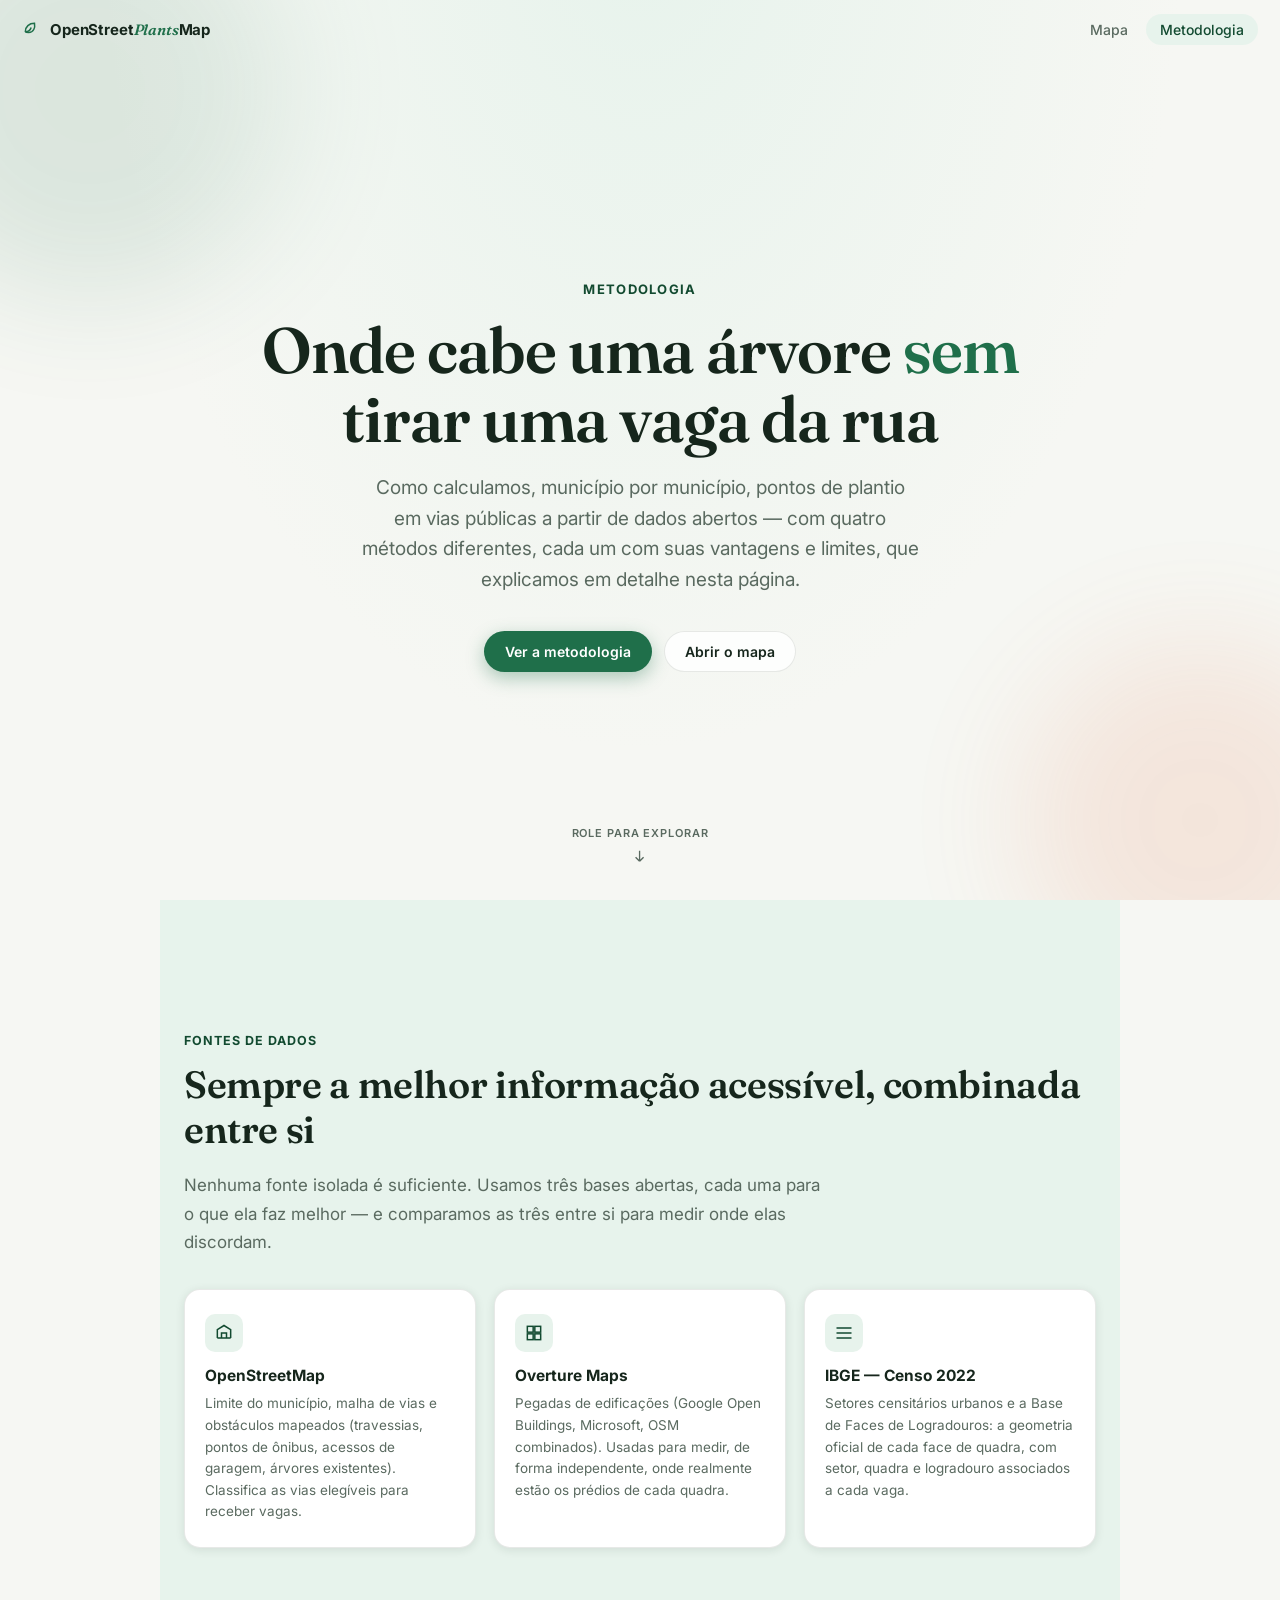
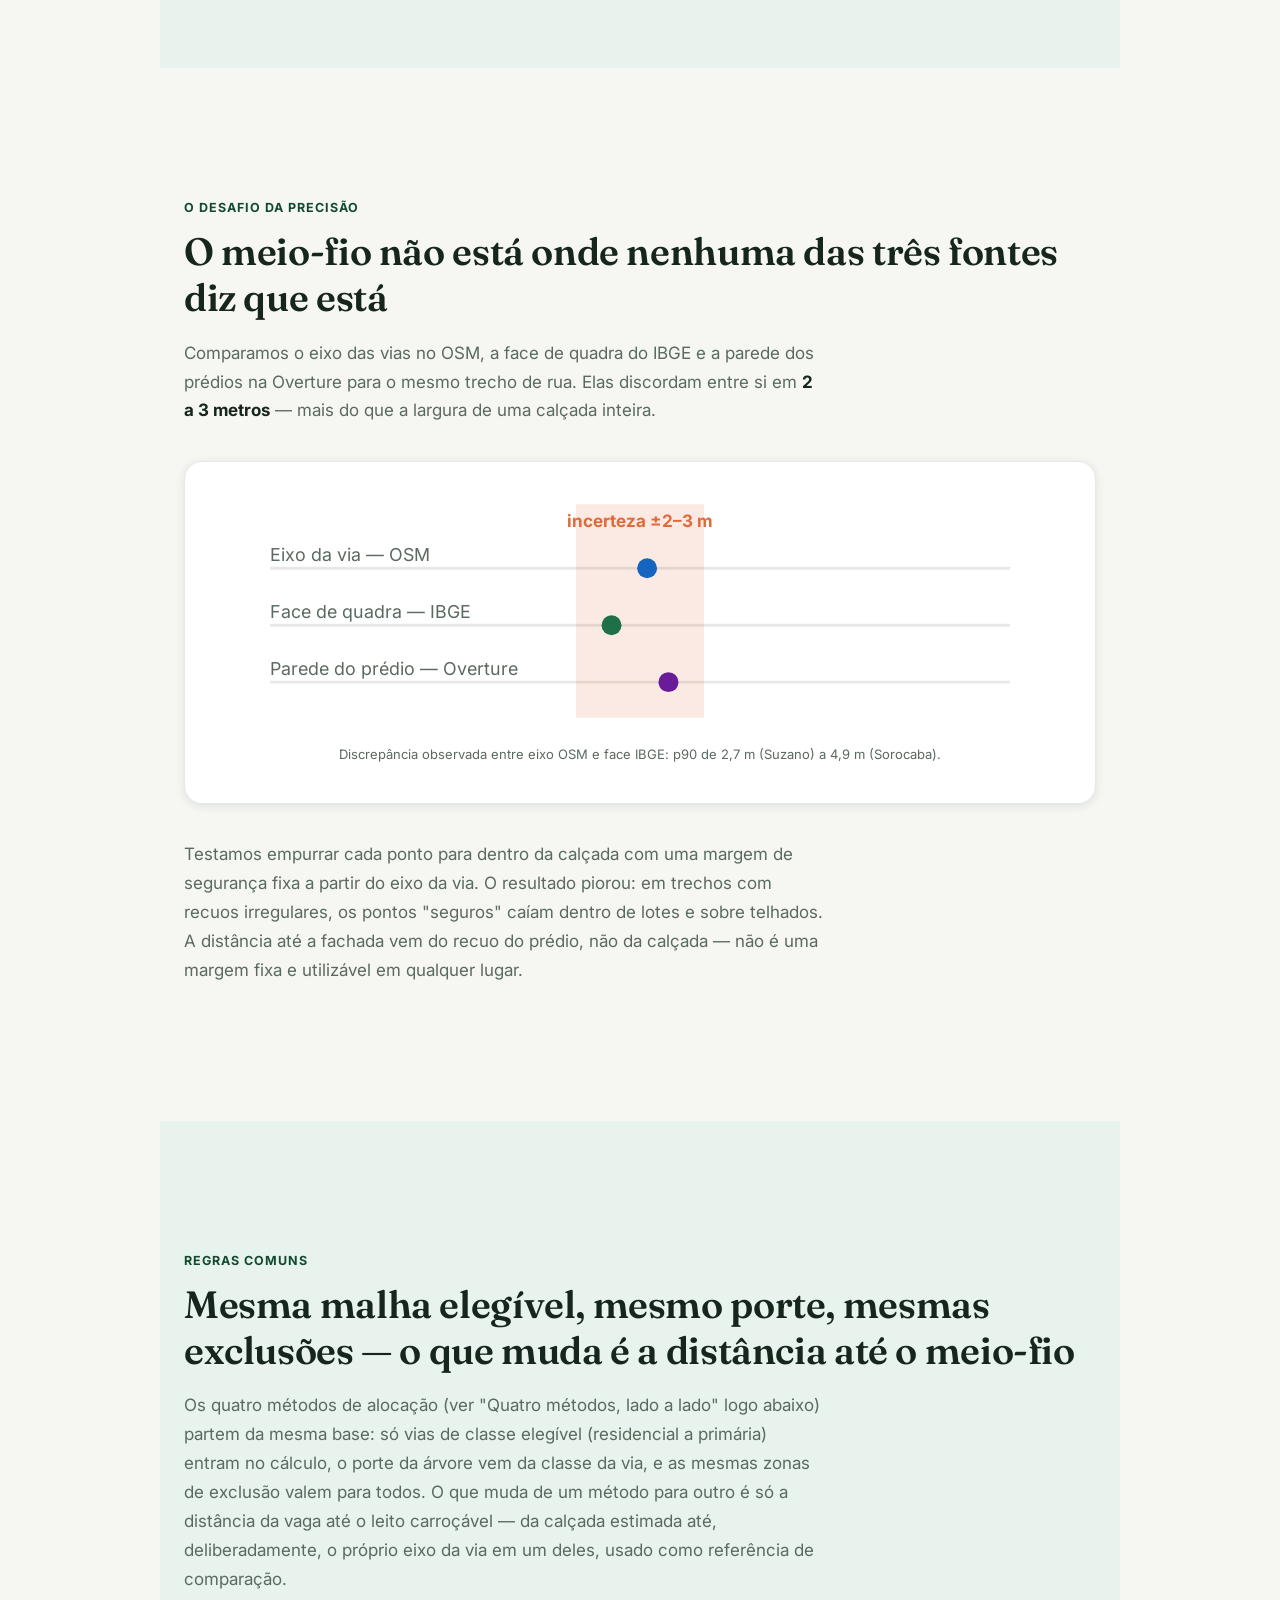
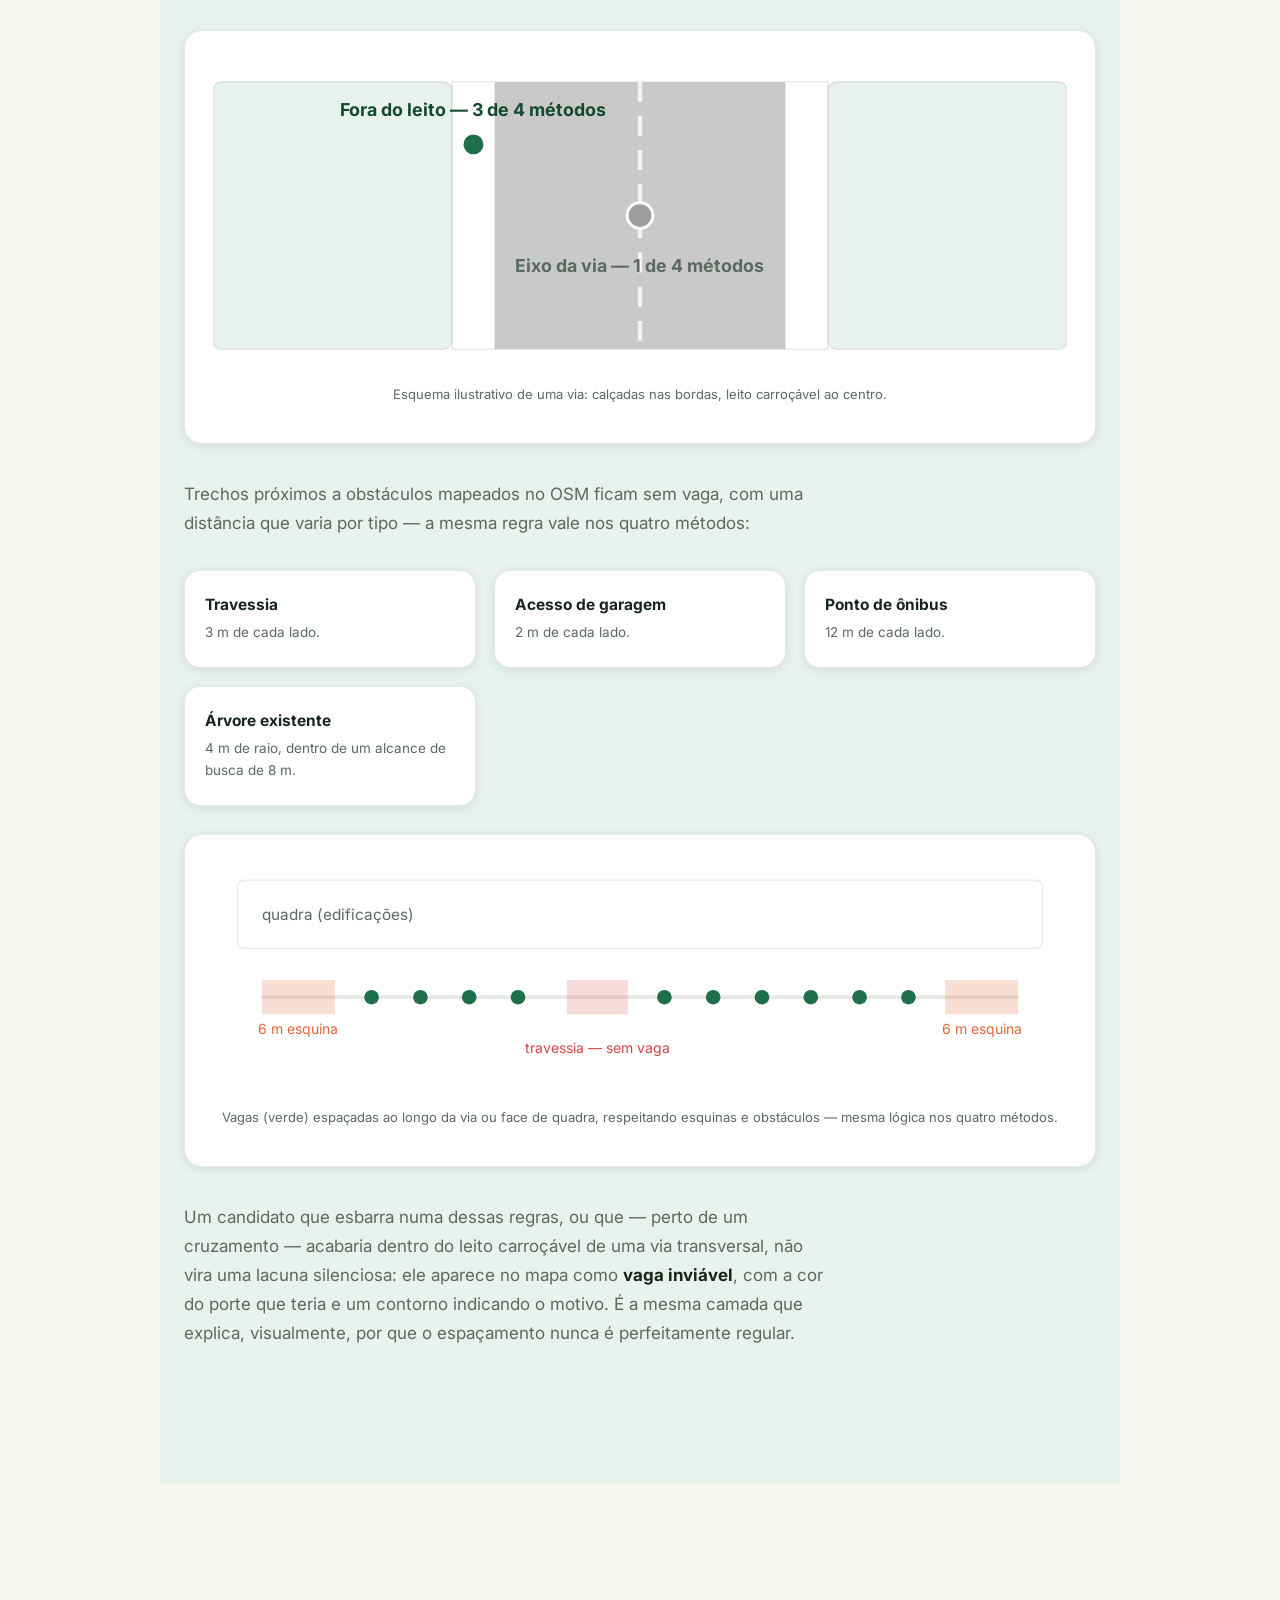
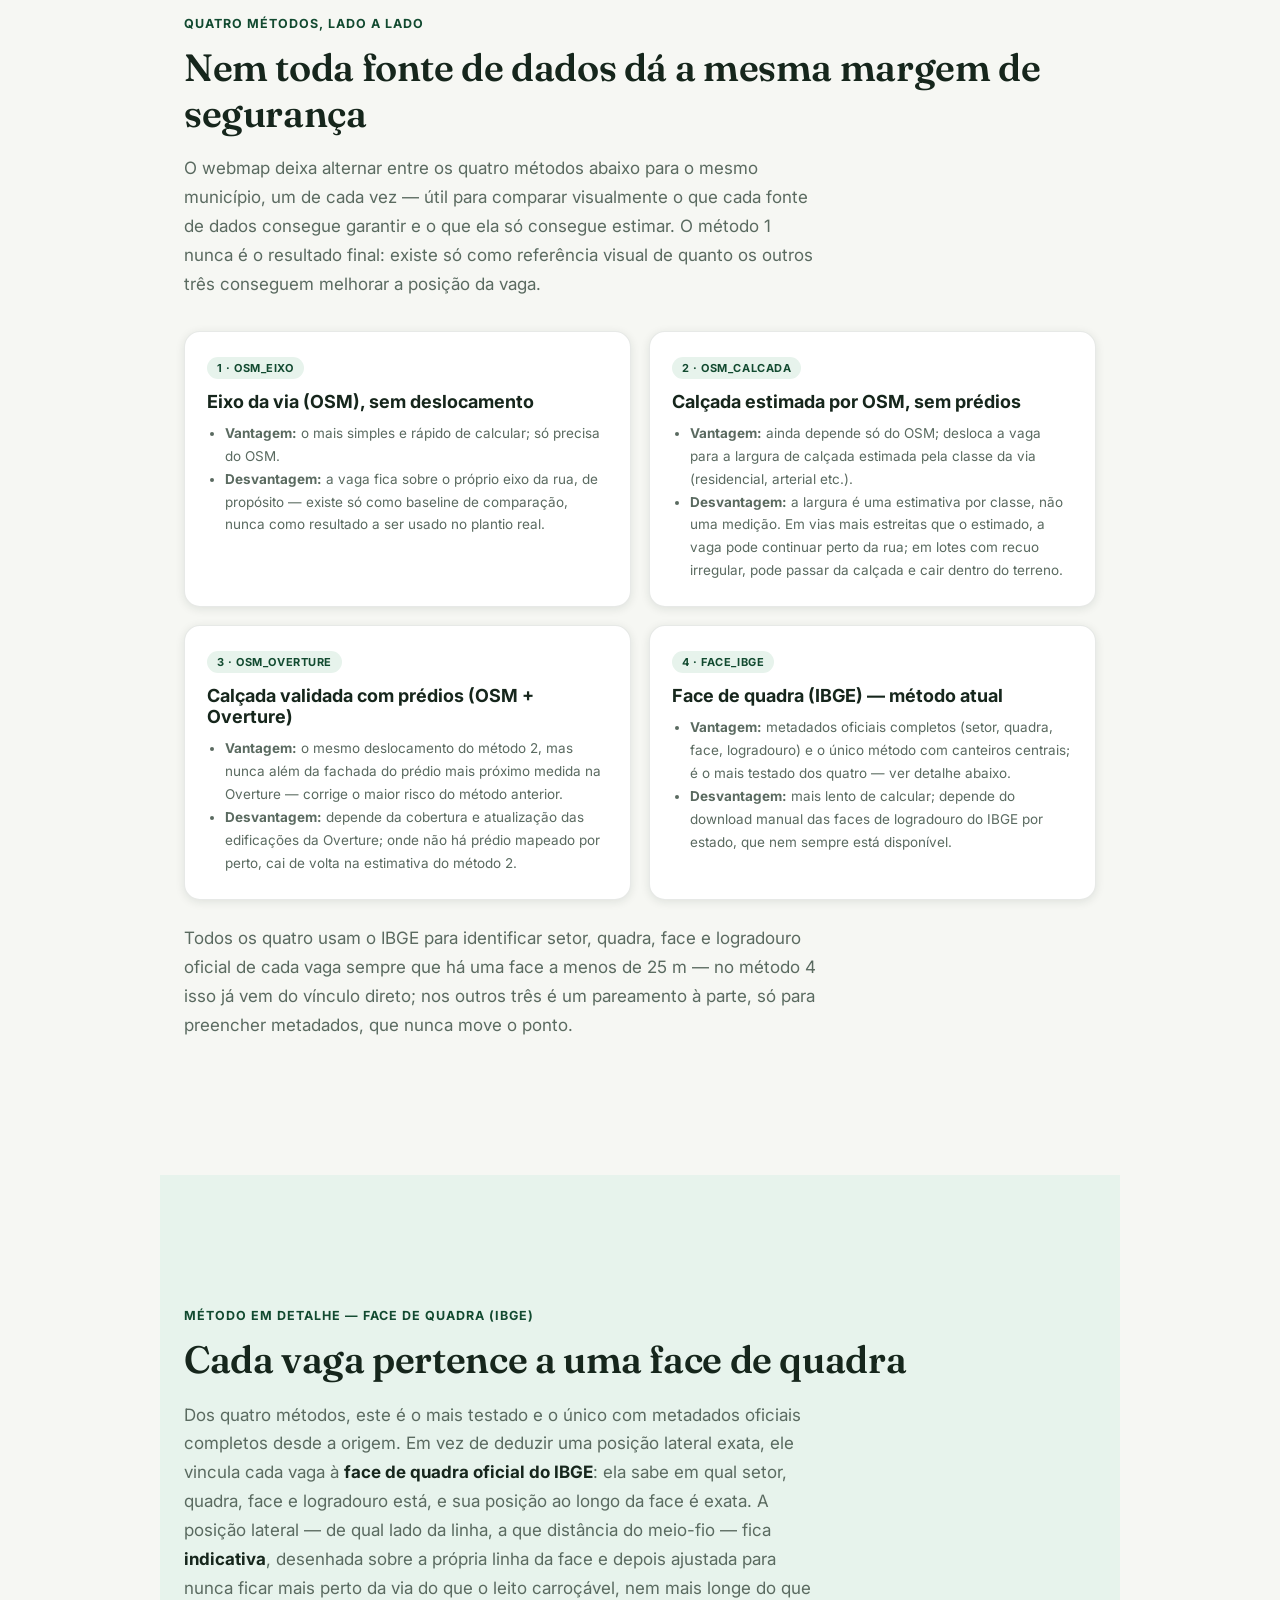
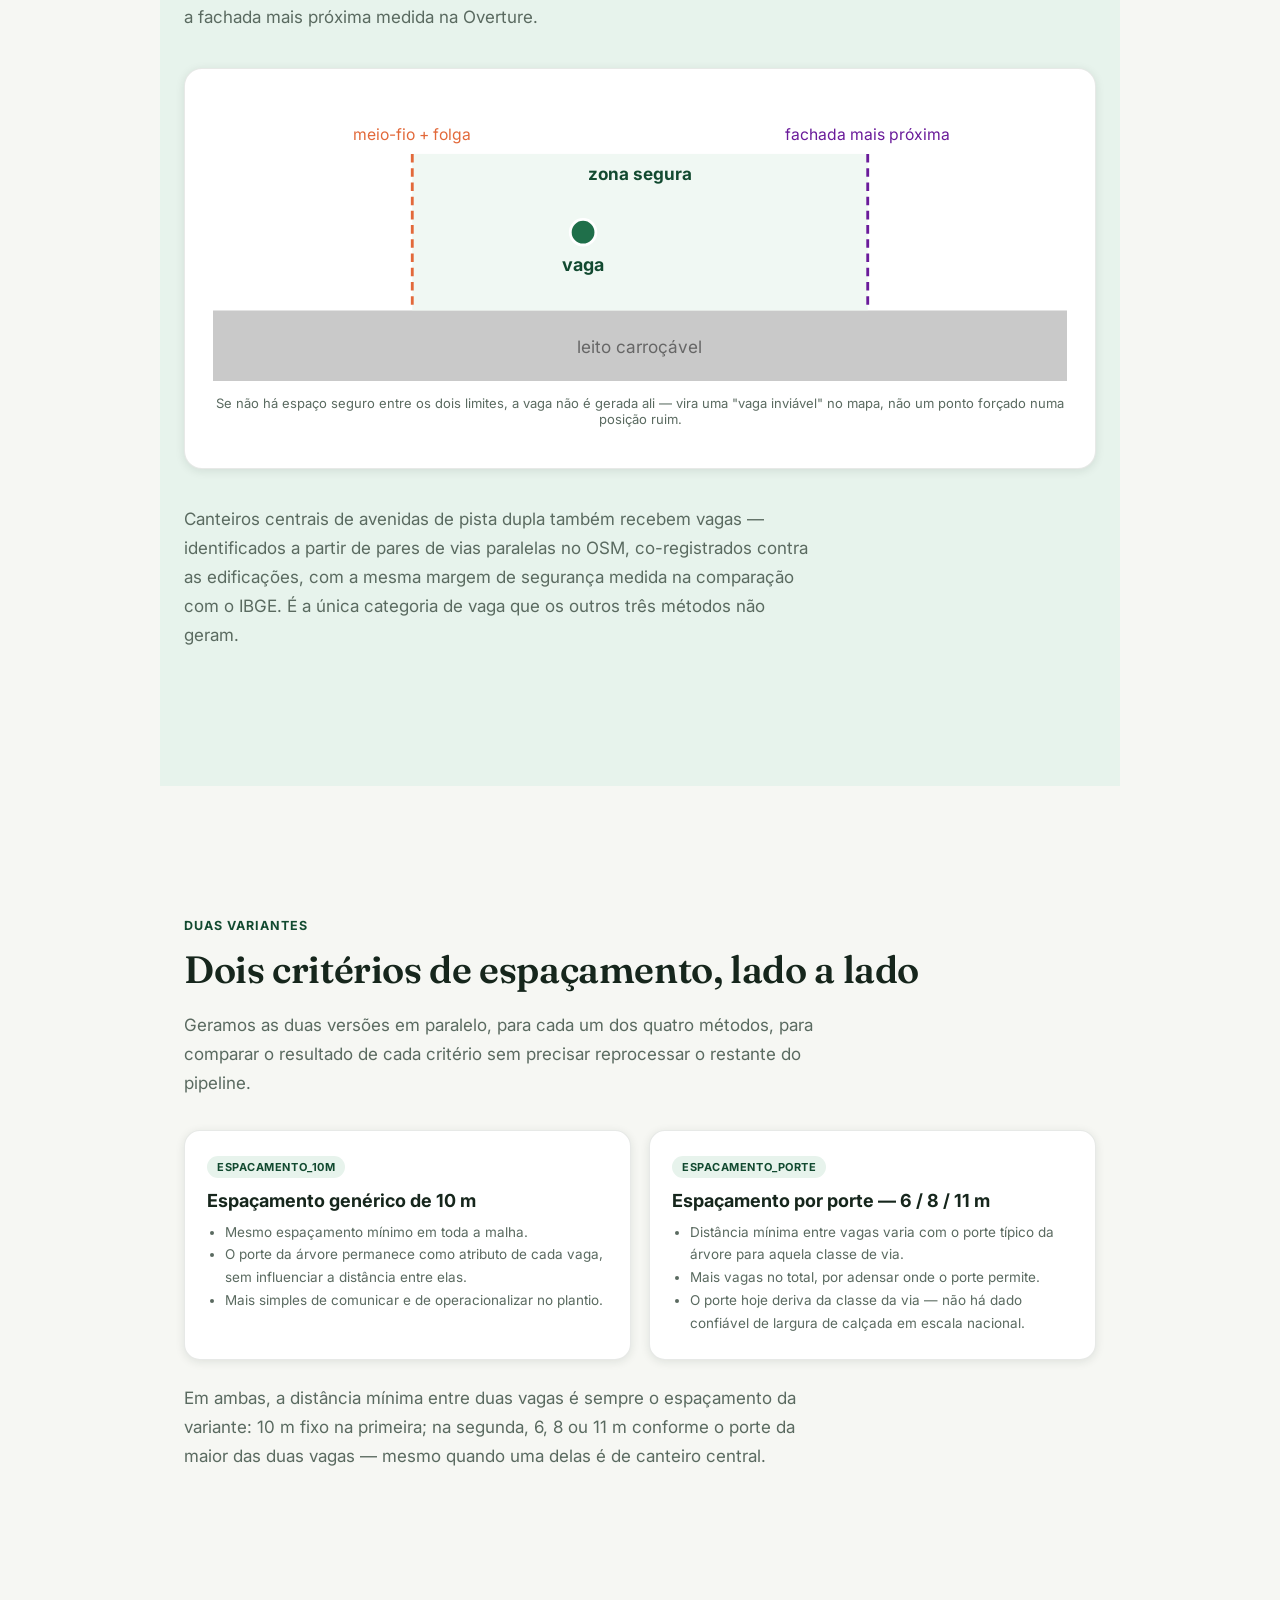
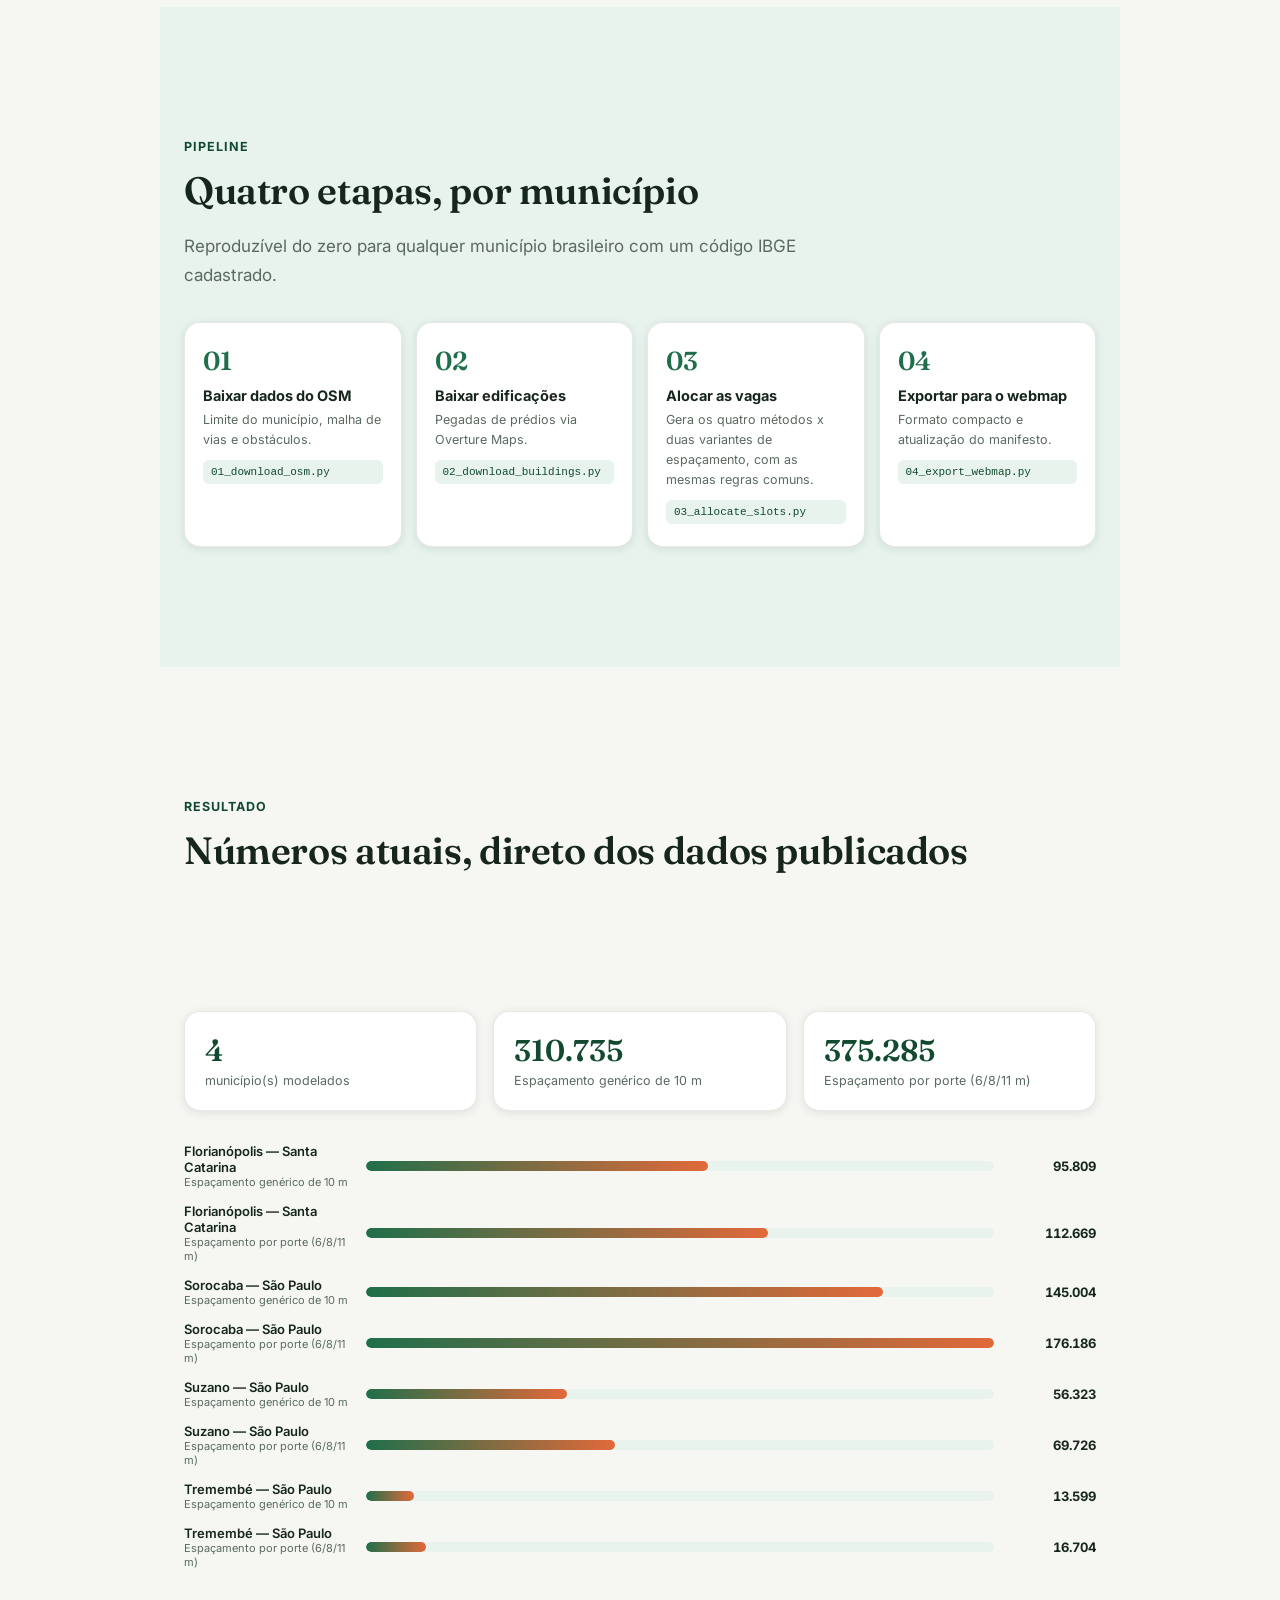
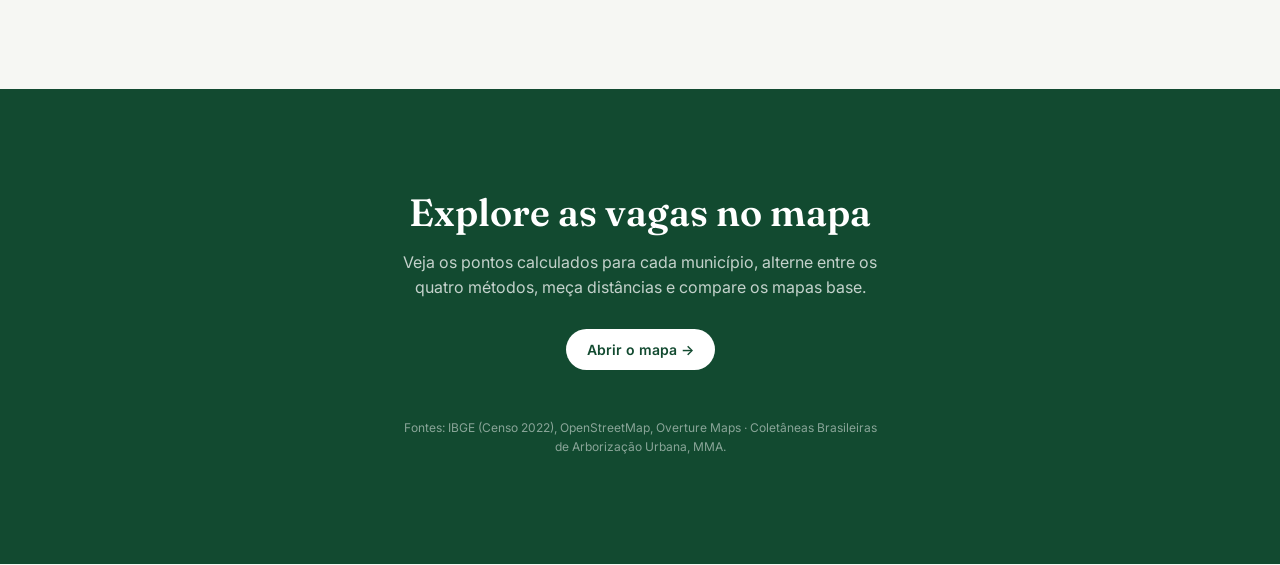
==== commit 68f76189: "Padroniza ícones de tooltip, revisa textos da metodologia e muda marca O ⓘ (Unicode) renderizava de " ====
--- a/webmap/metodologia.html
+++ b/webmap/metodologia.html
@@ -6,7 +6,7 @@
   <title>Metodologia — Vagas de Plantio</title>
   <meta name="description" content="Como calculamos as vagas de plantio de árvores em vias públicas: fontes de dados, limites de precisão e regras de alocação." />
   <link rel="icon" href="data:image/svg+xml,%3Csvg xmlns='http://www.w3.org/2000/svg' viewBox='0 0 24 24'%3E%3Ctext y='20' font-size='22'%3E%F0%9F%8C%B3%3C/text%3E%3C/svg%3E">
-  <link rel="stylesheet" href="css/base.css?v=2" />
+  <link rel="stylesheet" href="css/base.css?v=3" />
   <link rel="stylesheet" href="css/metodologia.css?v=2" />
 </head>
 <body>
@@ -18,7 +18,7 @@
         <path d="M4 14c0-6 4.5-10 11-10 1 5-1 11-7 11-2.3 0-3.6-.4-4-1Z" />
         <path d="M4 14c3 0 6-1.5 7-5" />
       </svg>
-      Vagas de Plantio
+      <span>OpenStreet<span class="brand-plants">Plants</span>Map</span>
     </a>
     <div class="links">
       <a href="index.html">Mapa</a>
@@ -32,10 +32,11 @@
     <h1>Onde cabe uma árvore <em>sem</em> tirar uma vaga da rua</h1>
     <p class="lede">
       Como calculamos, município por município, pontos de plantio em vias públicas a partir de
-      dados abertos — e por que a posição exata de cada ponto tem limites que não escondemos.
+      dados abertos — com quatro métodos diferentes, cada um com suas vantagens e limites, que
+      explicamos em detalhe nesta página.
     </p>
     <div class="cta-row">
-      <a class="btn btn-primary" href="#pedra-fundamental">Ver a metodologia</a>
+      <a class="btn btn-primary" href="#fontes">Ver a metodologia</a>
       <a class="btn btn-ghost" href="index.html">Abrir o mapa</a>
     </div>
     <div class="scroll-cue">
@@ -43,40 +44,6 @@
       <svg viewBox="0 0 24 24" fill="none" stroke="currentColor" stroke-width="2"><path d="M12 4v16m0 0-6-6m6 6 6-6"/></svg>
     </div>
   </header>
-
-  <!-- A pedra fundamental -->
-  <section class="story-section" id="pedra-fundamental">
-    <p class="eyebrow reveal">A pedra fundamental</p>
-    <h2 class="reveal">Vagas na calçada, no canteiro ou no passeio — nunca no meio da rua</h2>
-    <p class="lead reveal">
-      É o critério que guia todas as outras decisões de modelagem: uma vaga sobre o asfalto não é
-      uma opção, então qualquer fonte de dados ou abordagem que não garantisse isso com segurança
-      foi ajustada ou descartada em favor de uma que garantisse.
-    </p>
-
-    <div class="diagram reveal">
-      <svg viewBox="0 0 600 220" role="img" aria-label="Comparação entre um ponto incorretamente alocado no meio da rua e um ponto corretamente alocado na calçada">
-        <rect x="0" y="16" width="168" height="188" rx="6" fill="var(--primary-light)" stroke="var(--border)" />
-        <rect x="432" y="16" width="168" height="188" rx="6" fill="var(--primary-light)" stroke="var(--border)" />
-        <rect x="168" y="16" width="30" height="188" fill="var(--surface-solid)" stroke="var(--border)" />
-        <rect x="402" y="16" width="30" height="188" fill="var(--surface-solid)" stroke="var(--border)" />
-        <rect x="198" y="16" width="204" height="188" fill="#c9c9c9" />
-        <line x1="300" y1="16" x2="300" y2="204" stroke="#ffffff" stroke-width="3" stroke-dasharray="14 10" opacity="0.8" />
-
-        <g class="pop">
-          <circle cx="300" cy="110" r="11" fill="#d64545" />
-          <path d="M294 104l12 12M306 104l-12 12" stroke="#ffffff" stroke-width="2.4" stroke-linecap="round" />
-        </g>
-        <text class="pop fade" x="300" y="150" text-anchor="middle" font-size="13" font-weight="700" fill="#d64545">Incorreto — meio da rua</text>
-
-        <g class="pop delay-2">
-          <circle cx="183" cy="60" r="8" fill="var(--primary)" stroke="#ffffff" stroke-width="2" />
-        </g>
-        <text class="pop delay-2 fade" x="183" y="40" text-anchor="middle" font-size="13" font-weight="700" fill="var(--primary-dark)">Correto — calçada</text>
-      </svg>
-      <p class="caption">Esquema ilustrativo de uma via: calçadas nas bordas, leito carroçável ao centro.</p>
-    </div>
-  </section>
 
   <!-- Fontes de dados -->
   <section class="story-section alt" id="fontes">
@@ -146,26 +113,57 @@
     </div>
 
     <p class="lead reveal">
-      Testamos empurrar cada ponto para dentro da calçada com uma margem de segurança a partir do eixo
-      da via. O resultado piorou: em trechos com recuos irregulares, os pontos "seguros" caíam dentro de
-      lotes e sobre telhados. A assimetria da fachada vem do recuo do prédio, não da calçada — não é uma
-      margem utilizável.
-    </p>
-  </section>
-
-  <!-- A solução -->
-  <section class="story-section alt" id="solucao">
-    <p class="eyebrow reveal">A solução adotada</p>
-    <h2 class="reveal">Cada vaga pertence a uma face de quadra</h2>
-    <p class="lead reveal">
-      Em vez de deduzir uma posição lateral exata, vinculamos cada vaga à <strong>face de quadra oficial
-      do IBGE</strong>: ela sabe em qual setor, quadra, face e logradouro está, e sua posição ao longo
-      da face é exata. A posição lateral — de qual lado da linha, a que distância do meio-fio — fica
-      <strong>indicativa</strong>, desenhada sobre a própria linha da face.
+      Testamos empurrar cada ponto para dentro da calçada com uma margem de segurança fixa a partir do
+      eixo da via. O resultado piorou: em trechos com recuos irregulares, os pontos "seguros" caíam
+      dentro de lotes e sobre telhados. A distância até a fachada vem do recuo do prédio, não da
+      calçada — não é uma margem fixa e utilizável em qualquer lugar.
+    </p>
+  </section>
+
+  <!-- Regras comuns aos quatro métodos -->
+  <section class="story-section alt" id="pedra-fundamental">
+    <p class="eyebrow reveal">Regras comuns</p>
+    <h2 class="reveal">Mesma malha elegível, mesmo porte, mesmas exclusões — o que muda é a distância até o meio-fio</h2>
+    <p class="lead reveal">
+      Os quatro métodos de alocação (ver "Quatro métodos, lado a lado" logo abaixo) partem da mesma
+      base: só vias de classe elegível (residencial a primária) entram no cálculo, o porte da árvore
+      vem da classe da via, e as mesmas zonas de exclusão valem para todos. O que muda de um método
+      para outro é só a distância da vaga até o leito carroçável — da calçada estimada até,
+      deliberadamente, o próprio eixo da via em um deles, usado como referência de comparação.
     </p>
 
     <div class="diagram reveal">
-      <svg viewBox="0 0 700 190" role="img" aria-label="Vagas espaçadas ao longo de uma face de quadra, com recuo de seis metros nas esquinas e uma zona sem vaga em frente a um obstáculo">
+      <svg viewBox="0 0 600 220" role="img" aria-label="Comparação entre uma vaga no eixo da via, usada como referência de comparação, e uma vaga fora do leito carroçável, usada pelos outros três métodos">
+        <rect x="0" y="16" width="168" height="188" rx="6" fill="var(--primary-light)" stroke="var(--border)" />
+        <rect x="432" y="16" width="168" height="188" rx="6" fill="var(--primary-light)" stroke="var(--border)" />
+        <rect x="168" y="16" width="30" height="188" fill="var(--surface-solid)" stroke="var(--border)" />
+        <rect x="402" y="16" width="30" height="188" fill="var(--surface-solid)" stroke="var(--border)" />
+        <rect x="198" y="16" width="204" height="188" fill="#c9c9c9" />
+        <line x1="300" y1="16" x2="300" y2="204" stroke="#ffffff" stroke-width="3" stroke-dasharray="14 10" opacity="0.8" />
+
+        <g class="pop">
+          <circle cx="300" cy="110" r="9" fill="#9e9e9e" stroke="#ffffff" stroke-width="2" />
+        </g>
+        <text class="pop fade" x="300" y="150" text-anchor="middle" font-size="12.5" font-weight="700" fill="var(--muted)">Eixo da via — 1 de 4 métodos</text>
+
+        <g class="pop delay-2">
+          <circle cx="183" cy="60" r="8" fill="var(--primary)" stroke="#ffffff" stroke-width="2" />
+        </g>
+        <text class="pop delay-2 fade" x="183" y="40" text-anchor="middle" font-size="12.5" font-weight="700" fill="var(--primary-dark)">Fora do leito — 3 de 4 métodos</text>
+      </svg>
+      <p class="caption">Esquema ilustrativo de uma via: calçadas nas bordas, leito carroçável ao centro.</p>
+    </div>
+
+    <p class="lead reveal" style="margin-top:28px">Trechos próximos a obstáculos mapeados no OSM ficam sem vaga, com uma distância que varia por tipo — a mesma regra vale nos quatro métodos:</p>
+    <div class="card-grid">
+      <article class="source-card reveal"><h3>Travessia</h3><p>3 m de cada lado.</p></article>
+      <article class="source-card reveal"><h3>Acesso de garagem</h3><p>2 m de cada lado.</p></article>
+      <article class="source-card reveal"><h3>Ponto de ônibus</h3><p>12 m de cada lado.</p></article>
+      <article class="source-card reveal"><h3>Árvore existente</h3><p>4 m de raio, dentro de um alcance de busca de 8 m.</p></article>
+    </div>
+
+    <div class="diagram reveal" style="margin-top:28px">
+      <svg viewBox="0 0 700 190" role="img" aria-label="Vagas espaçadas ao longo de uma via, com recuo de seis metros nas esquinas e uma zona sem vaga em frente a um obstáculo">
         <rect x="20" y="14" width="660" height="56" rx="6" fill="var(--surface-solid)" stroke="var(--border)" />
         <text x="40" y="47" font-size="12.5" fill="var(--muted)">quadra (edificações)</text>
 
@@ -192,32 +190,27 @@
           <circle cx="570" cy="110" r="6" fill="var(--primary)" />
         </g>
       </svg>
-      <p class="caption">Vagas (verde) espaçadas ao longo da face, respeitando esquinas e obstáculos.</p>
-    </div>
-
-    <p class="lead reveal">Trechos próximos a obstáculos mapeados no OSM ficam sem vaga, com uma distância que varia por tipo:</p>
-    <div class="card-grid">
-      <article class="source-card reveal"><h3>Travessia</h3><p>3 m de cada lado.</p></article>
-      <article class="source-card reveal"><h3>Acesso de garagem</h3><p>2 m de cada lado.</p></article>
-      <article class="source-card reveal"><h3>Ponto de ônibus</h3><p>12 m de cada lado.</p></article>
-      <article class="source-card reveal"><h3>Árvore existente</h3><p>4 m de raio, dentro de um alcance de busca de 8 m.</p></article>
-    </div>
+      <p class="caption">Vagas (verde) espaçadas ao longo da via ou face de quadra, respeitando esquinas e obstáculos — mesma lógica nos quatro métodos.</p>
+    </div>
+
     <p class="lead reveal" style="margin-top:28px">
-      Canteiros centrais de avenidas de pista dupla também recebem vagas — identificados a partir de
-      pares de vias paralelas no OSM, co-registrados contra as edificações, com a mesma margem de
-      segurança medida na comparação com o IBGE.
+      Um candidato que esbarra numa dessas regras, ou que — perto de um cruzamento — acabaria dentro
+      do leito carroçável de uma via transversal, não vira uma lacuna silenciosa: ele aparece no mapa
+      como <strong>vaga inviável</strong>, com a cor do porte que teria e um contorno indicando o
+      motivo. É a mesma camada que explica, visualmente, por que o espaçamento nunca é perfeitamente
+      regular.
     </p>
   </section>
 
   <!-- Quatro métodos -->
-  <section class="story-section alt" id="metodos">
+  <section class="story-section" id="metodos">
     <p class="eyebrow reveal">Quatro métodos, lado a lado</p>
     <h2 class="reveal">Nem toda fonte de dados dá a mesma margem de segurança</h2>
     <p class="lead reveal">
-      O webmap deixa alternar entre os quatro métodos abaixo para o mesmo município — útil para ver,
-      visualmente, o que cada fonte de dados consegue garantir e o que ela só consegue estimar. Pontos
-      do método 1 aparecem com contorno vermelho no mapa, como lembrete de que ali a vaga está
-      deliberadamente sobre a via.
+      O webmap deixa alternar entre os quatro métodos abaixo para o mesmo município, um de cada vez —
+      útil para comparar visualmente o que cada fonte de dados consegue garantir e o que ela só
+      consegue estimar. O método 1 nunca é o resultado final: existe só como referência visual de
+      quanto os outros três conseguem melhorar a posição da vaga.
     </p>
 
     <div class="variant-grid">
@@ -226,8 +219,8 @@
         <h3>Eixo da via (OSM), sem deslocamento</h3>
         <ul>
           <li><strong>Vantagem:</strong> o mais simples e rápido de calcular; só precisa do OSM.</li>
-          <li><strong>Desvantagem:</strong> a vaga fica sobre o próprio eixo da rua — viola a regra
-            de nunca ficar no meio da via. Existe só como referência de comparação, não para uso real.</li>
+          <li><strong>Desvantagem:</strong> a vaga fica sobre o próprio eixo da rua, de propósito —
+            existe só como baseline de comparação, nunca como resultado a ser usado no plantio real.</li>
         </ul>
       </div>
       <div class="variant-card reveal">
@@ -237,8 +230,8 @@
           <li><strong>Vantagem:</strong> ainda depende só do OSM; desloca a vaga para a largura de
             calçada estimada pela classe da via (residencial, arterial etc.).</li>
           <li><strong>Desvantagem:</strong> a largura é uma estimativa por classe, não uma medição.
-            Em vias mais estreitas que o estimado, a vaga pode continuar na rua; em lotes com recuo
-            irregular, pode passar da calçada e cair dentro do terreno.</li>
+            Em vias mais estreitas que o estimado, a vaga pode continuar perto da rua; em lotes com
+            recuo irregular, pode passar da calçada e cair dentro do terreno.</li>
         </ul>
       </div>
       <div class="variant-card reveal">
@@ -256,7 +249,7 @@
         <h3>Face de quadra (IBGE) — método atual</h3>
         <ul>
           <li><strong>Vantagem:</strong> metadados oficiais completos (setor, quadra, face, logradouro)
-            e o único método com canteiros centrais; é o mais testado dos quatro.</li>
+            e o único método com canteiros centrais; é o mais testado dos quatro — ver detalhe abaixo.</li>
           <li><strong>Desvantagem:</strong> mais lento de calcular; depende do download manual das
             faces de logradouro do IBGE por estado, que nem sempre está disponível.</li>
         </ul>
@@ -269,13 +262,57 @@
     </p>
   </section>
 
+  <!-- Método em detalhe: face de quadra (IBGE) -->
+  <section class="story-section alt" id="solucao">
+    <p class="eyebrow reveal">Método em detalhe — face de quadra (IBGE)</p>
+    <h2 class="reveal">Cada vaga pertence a uma face de quadra</h2>
+    <p class="lead reveal">
+      Dos quatro métodos, este é o mais testado e o único com metadados oficiais completos desde a
+      origem. Em vez de deduzir uma posição lateral exata, ele vincula cada vaga à <strong>face de
+      quadra oficial do IBGE</strong>: ela sabe em qual setor, quadra, face e logradouro está, e sua
+      posição ao longo da face é exata. A posição lateral — de qual lado da linha, a que distância do
+      meio-fio — fica <strong>indicativa</strong>, desenhada sobre a própria linha da face e depois
+      ajustada para nunca ficar mais perto da via do que o leito carroçável, nem mais longe do que a
+      fachada mais próxima medida na Overture.
+    </p>
+
+    <div class="diagram reveal">
+      <svg viewBox="0 0 600 200" role="img" aria-label="Corte transversal mostrando o leito carroçável, a zona segura entre o meio-fio e a fachada mais próxima, e a vaga ajustada para dentro dela">
+        <rect x="0" y="150" width="600" height="50" fill="#c9c9c9" />
+        <text x="300" y="180" text-anchor="middle" font-size="12" fill="#666">leito carroçável</text>
+
+        <rect class="fade" x="140" y="40" width="320" height="110" fill="var(--primary-light)" fill-opacity="0.6" />
+        <text class="fade" x="300" y="58" text-anchor="middle" font-size="12" font-weight="700" fill="var(--primary-dark)">zona segura</text>
+
+        <line x1="140" y1="40" x2="140" y2="150" stroke="var(--accent)" stroke-width="2" stroke-dasharray="6 4" />
+        <text x="140" y="30" text-anchor="middle" font-size="11" fill="var(--accent)">meio-fio + folga</text>
+
+        <line x1="460" y1="40" x2="460" y2="150" stroke="#6a1b9a" stroke-width="2" stroke-dasharray="6 4" />
+        <text x="460" y="30" text-anchor="middle" font-size="11" fill="#6a1b9a">fachada mais próxima</text>
+
+        <g class="pop delay-1">
+          <circle cx="260" cy="95" r="9" fill="var(--primary)" stroke="#ffffff" stroke-width="2" />
+        </g>
+        <text class="pop delay-1 fade" x="260" y="122" text-anchor="middle" font-size="12.5" font-weight="700" fill="var(--primary-dark)">vaga</text>
+      </svg>
+      <p class="caption">Se não há espaço seguro entre os dois limites, a vaga não é gerada ali — vira uma "vaga inviável" no mapa, não um ponto forçado numa posição ruim.</p>
+    </div>
+
+    <p class="lead reveal" style="margin-top:28px">
+      Canteiros centrais de avenidas de pista dupla também recebem vagas — identificados a partir de
+      pares de vias paralelas no OSM, co-registrados contra as edificações, com a mesma margem de
+      segurança medida na comparação com o IBGE. É a única categoria de vaga que os outros três
+      métodos não geram.
+    </p>
+  </section>
+
   <!-- Variantes de espaçamento -->
   <section class="story-section" id="variantes">
     <p class="eyebrow reveal">Duas variantes</p>
     <h2 class="reveal">Dois critérios de espaçamento, lado a lado</h2>
     <p class="lead reveal">
-      Geramos as duas versões em paralelo, para comparar o resultado de cada critério sem
-      precisar reprocessar o restante do pipeline.
+      Geramos as duas versões em paralelo, para cada um dos quatro métodos, para comparar o resultado
+      de cada critério sem precisar reprocessar o restante do pipeline.
     </p>
 
     <div class="variant-grid">
@@ -327,7 +364,7 @@
       <div class="pipeline-step reveal">
         <div class="num">03</div>
         <h3>Alocar as vagas</h3>
-        <p>Vincula faces de quadra do IBGE às vias, aplica regras e espaçamento.</p>
+        <p>Gera os quatro métodos x duas variantes de espaçamento, com as mesmas regras comuns.</p>
         <code>03_allocate_slots.py</code>
       </div>
       <div class="pipeline-step reveal">
@@ -343,7 +380,7 @@
   <section class="story-section" id="resultado">
     <p class="eyebrow reveal">Resultado</p>
     <h2 class="reveal">Números atuais, direto dos dados publicados</h2>
-    <p class="lead reveal">Estes números vêm do mesmo manifesto que alimenta o mapa — atualizam sozinhos a cada novo município ou reprocessamento.</p>
+    <p class="lead reveal">Estes números vêm do mesmo manifesto que alimenta o mapa — do método de produção (face de quadra, IBGE) — e atualizam sozinhos a cada novo município ou reprocessamento.</p>
 
     <div class="stat-grid" id="stat-grid"></div>
     <div class="chart" id="chart"></div>
@@ -352,7 +389,7 @@
   <!-- CTA -->
   <footer class="story-footer">
     <h2>Explore as vagas no mapa</h2>
-    <p>Veja os pontos calculados para cada município, meça distâncias e compare os mapas base.</p>
+    <p>Veja os pontos calculados para cada município, alterne entre os quatro métodos, meça distâncias e compare os mapas base.</p>
     <a class="btn btn-primary" href="index.html">Abrir o mapa →</a>
     <p class="fine">Fontes: IBGE (Censo 2022), OpenStreetMap, Overture Maps · Coletâneas Brasileiras de Arborização Urbana, MMA.</p>
   </footer>
--- a/webmap/css/base.css
+++ b/webmap/css/base.css
@@ -107,6 +107,16 @@
   color: var(--primary);
 }
 
+/* "OpenStreet" + "Map" read like a nod to OSM's own wordmark (same sans,
+   same weight); "Plants" switches to the display serif in the brand green
+   so it reads as the joke it is, not a copy of the original logo. */
+.site-nav .brand .brand-plants {
+  font-family: var(--font-display);
+  font-style: italic;
+  font-weight: 600;
+  color: var(--primary);
+}
+
 .site-nav .links {
   display: flex;
   align-items: center;
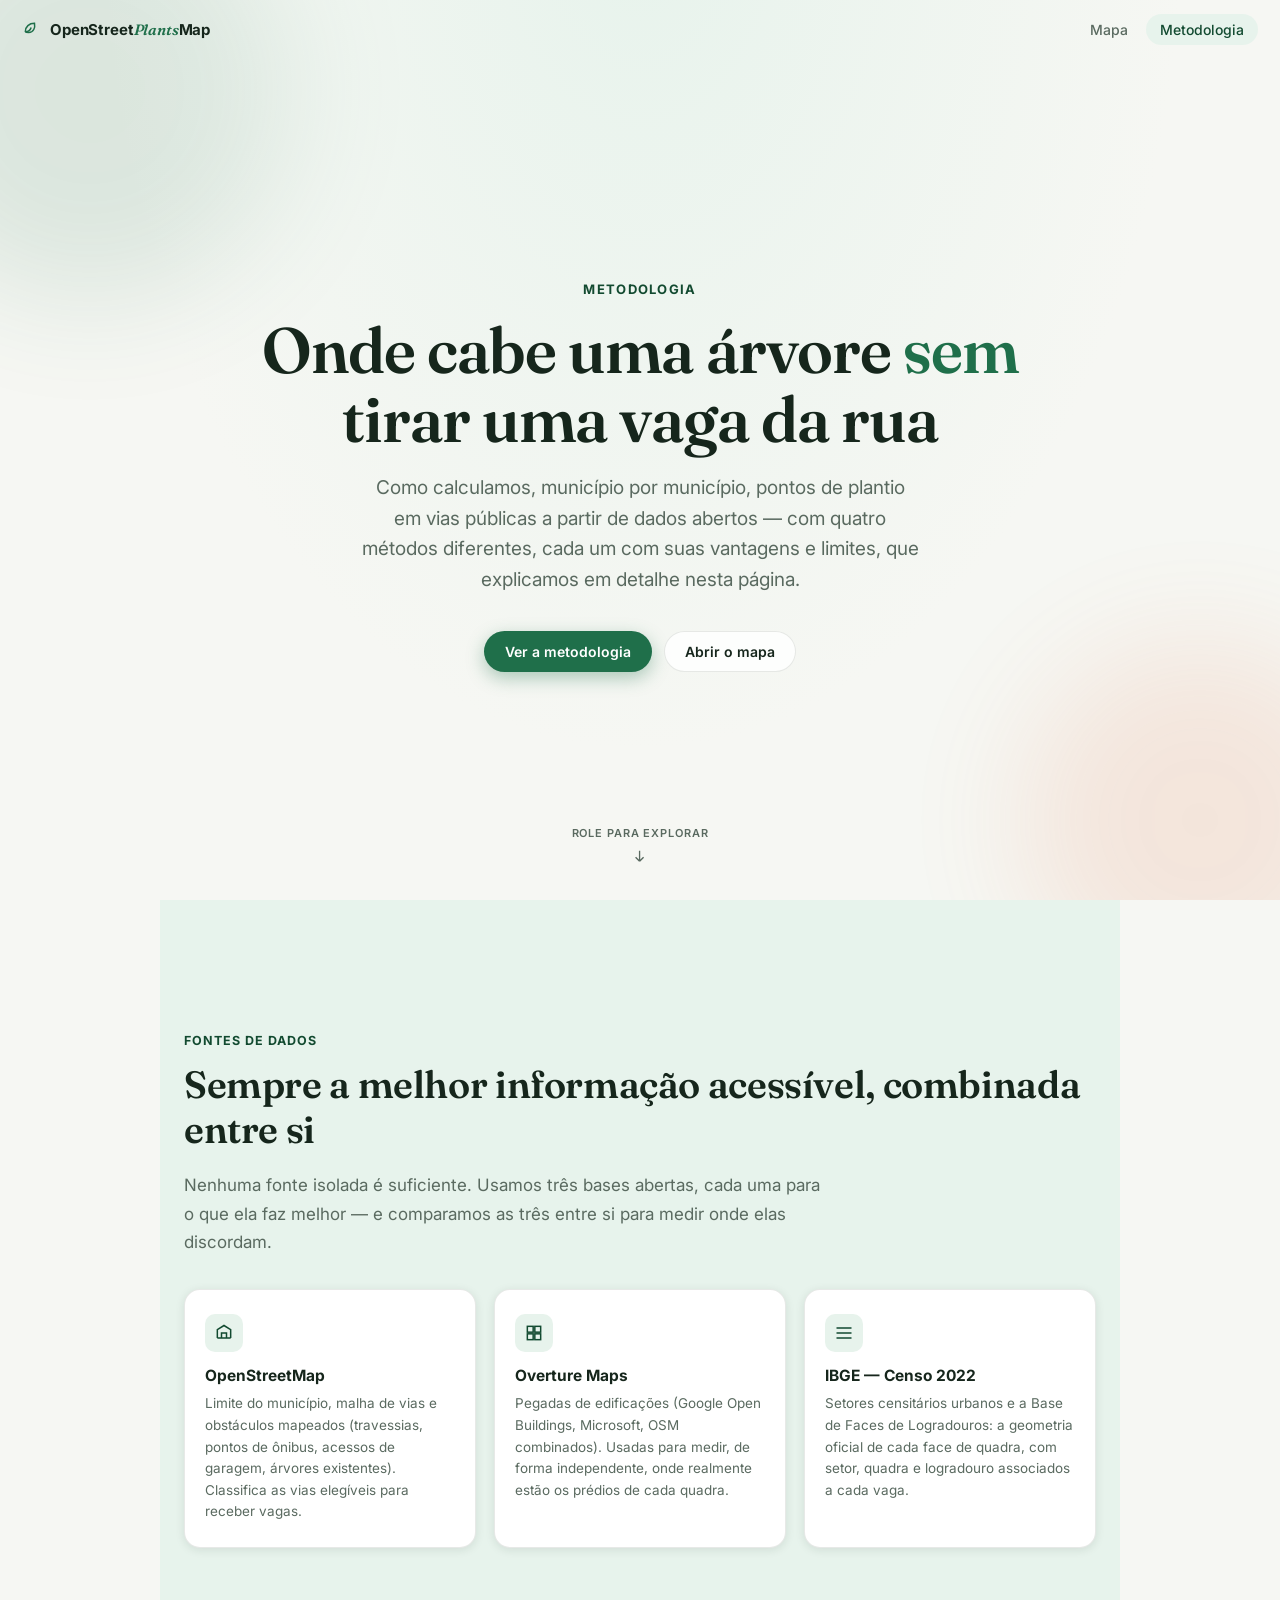
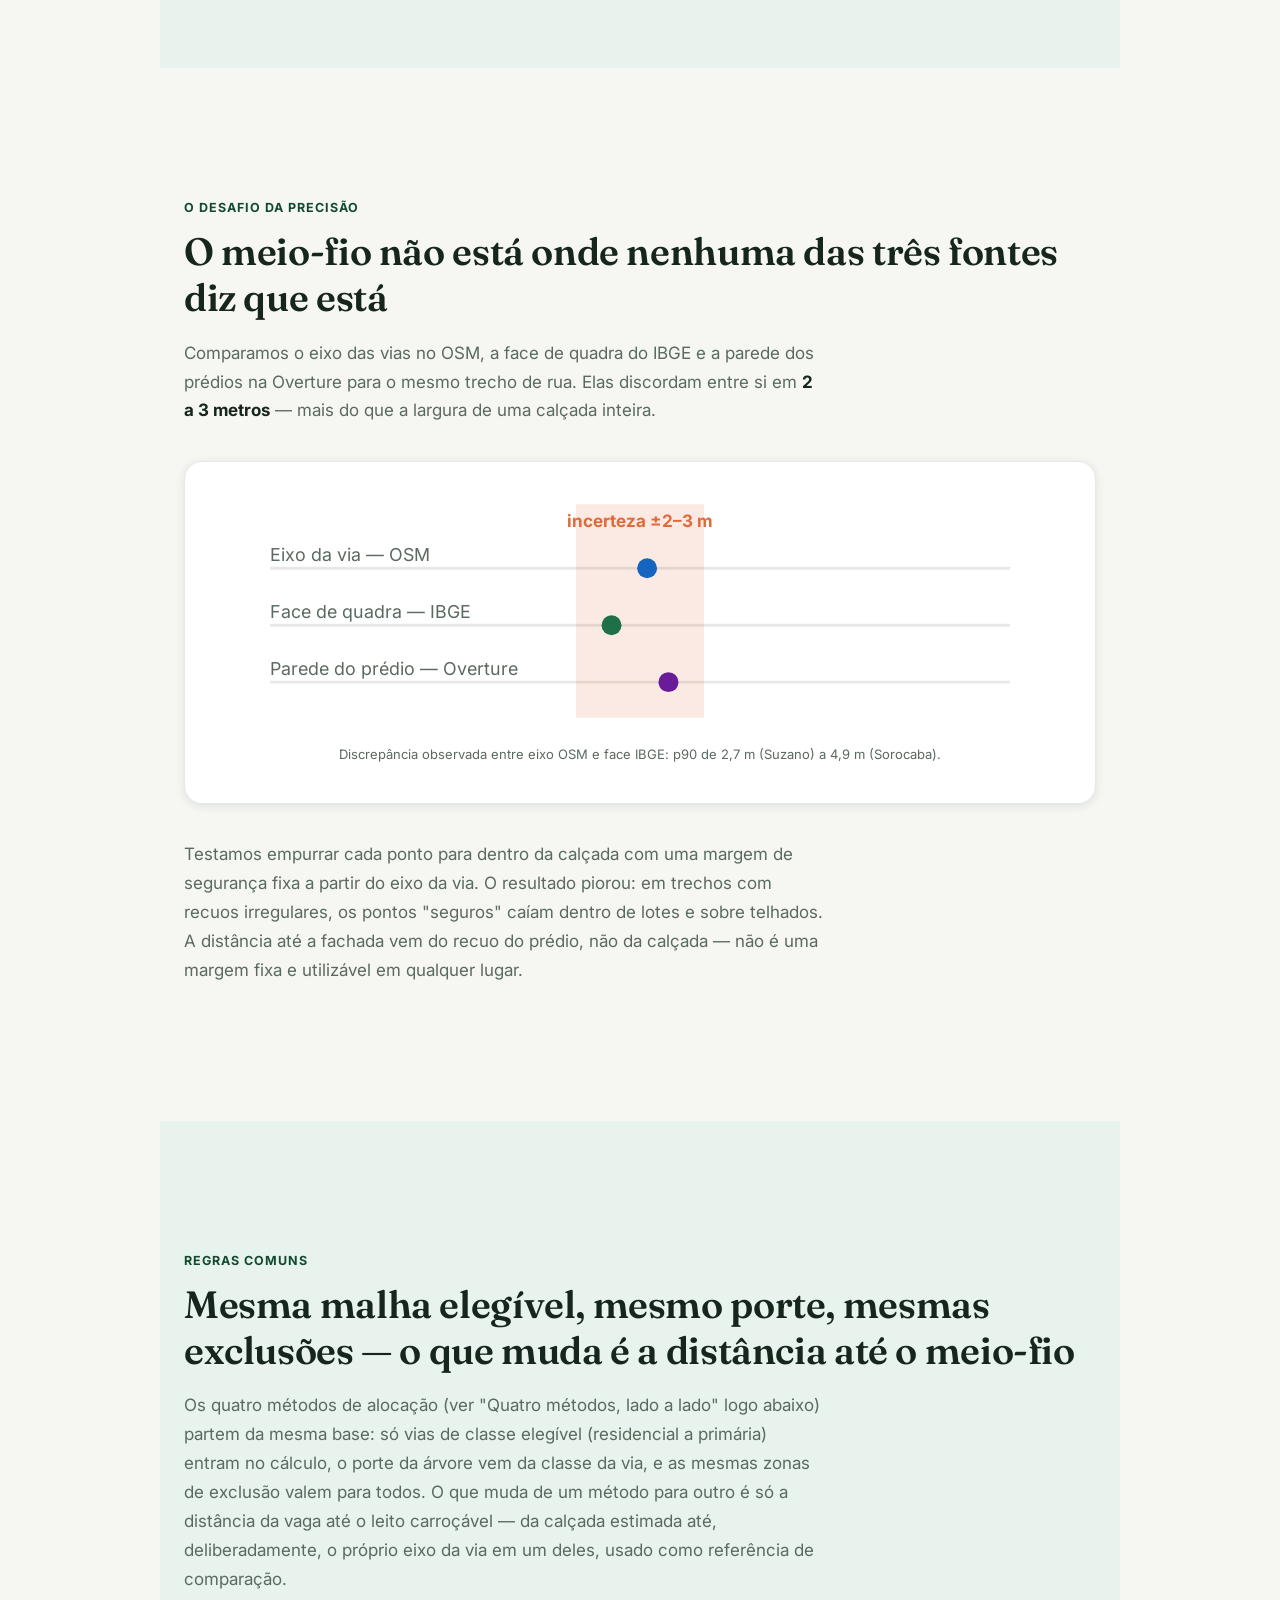
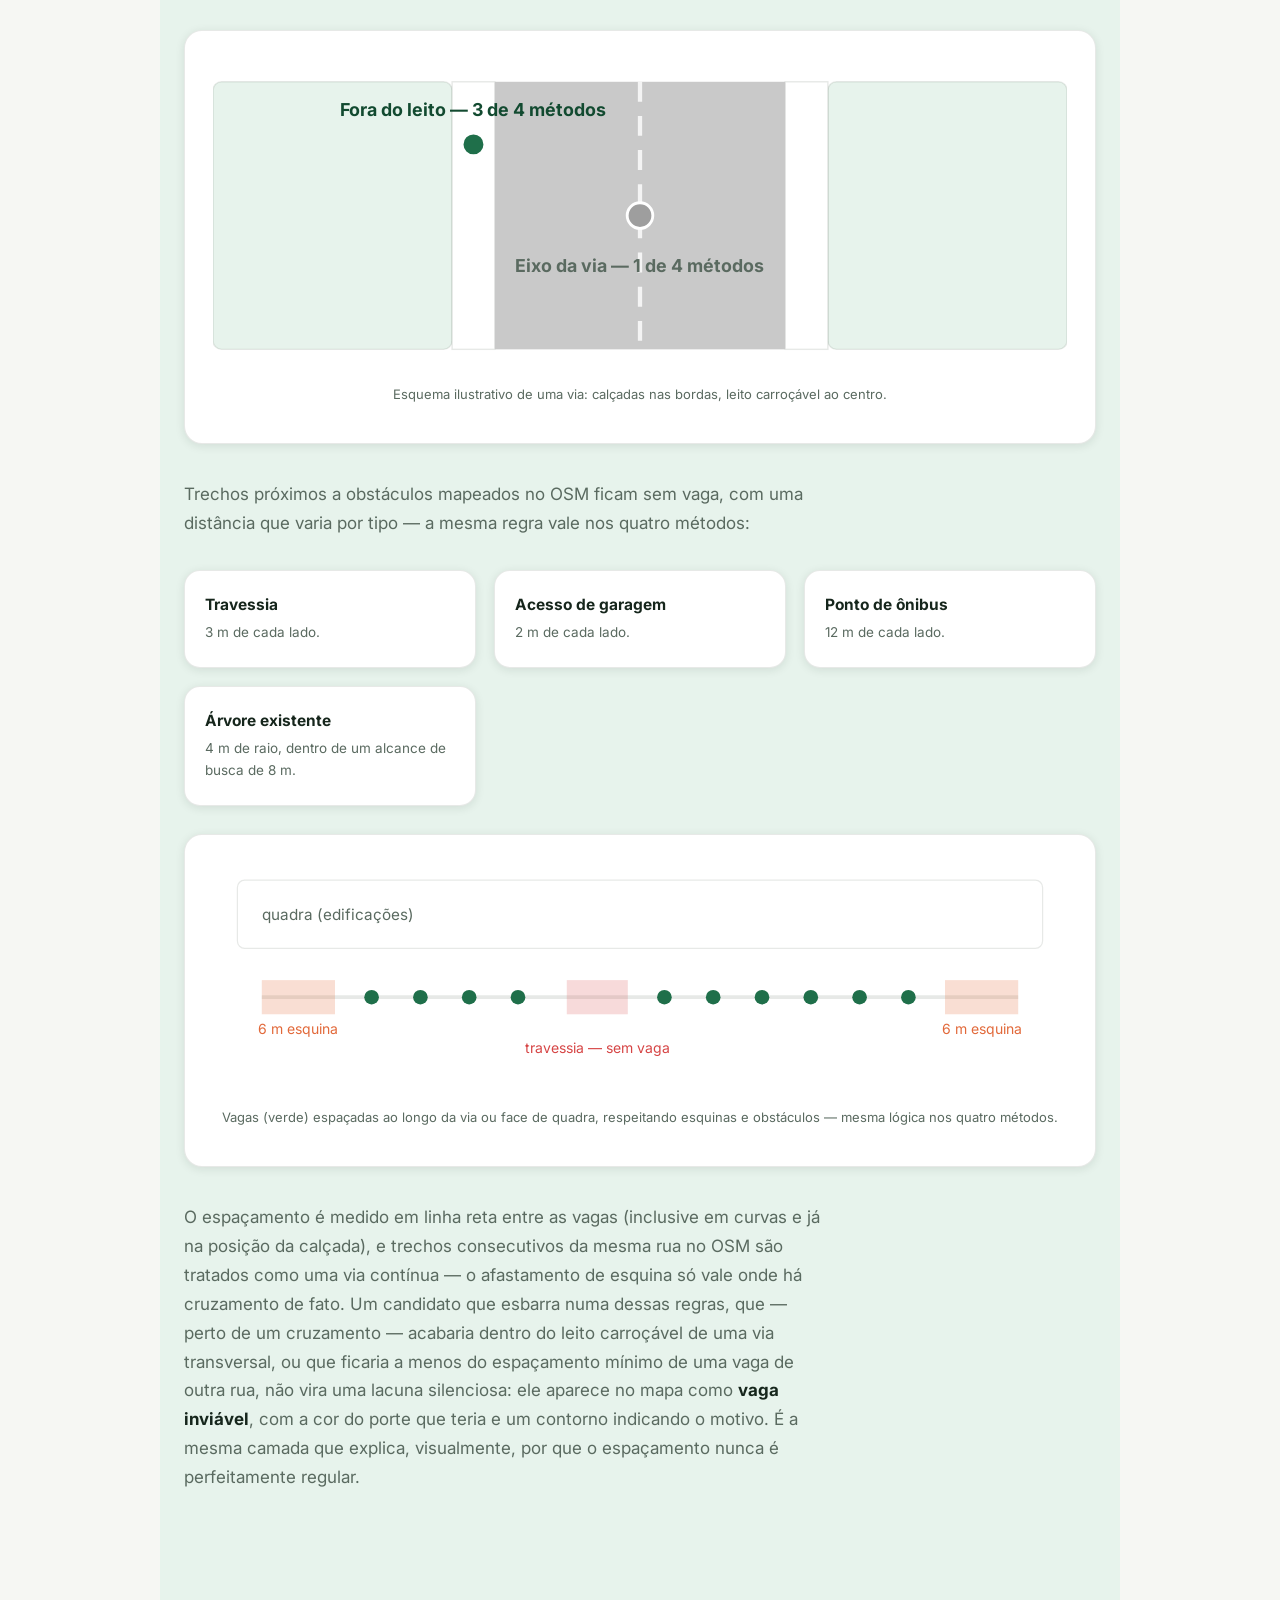
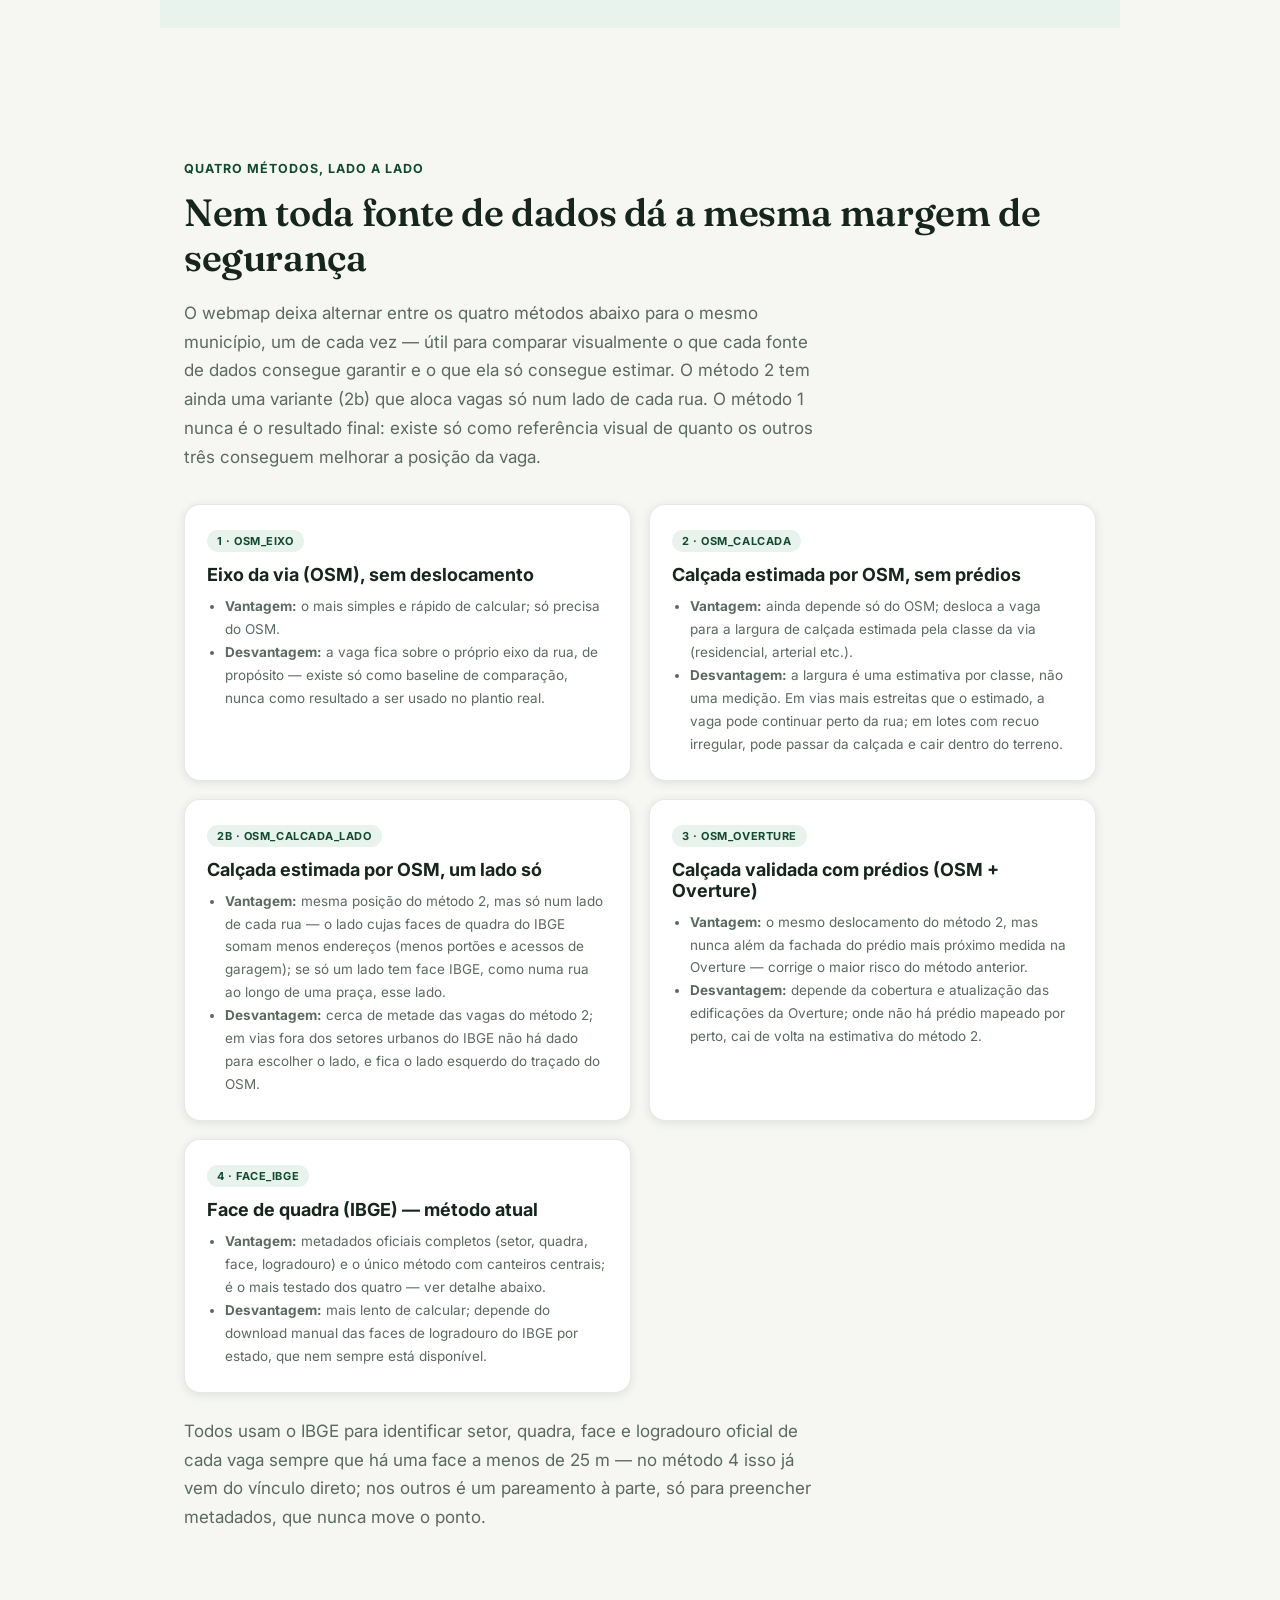
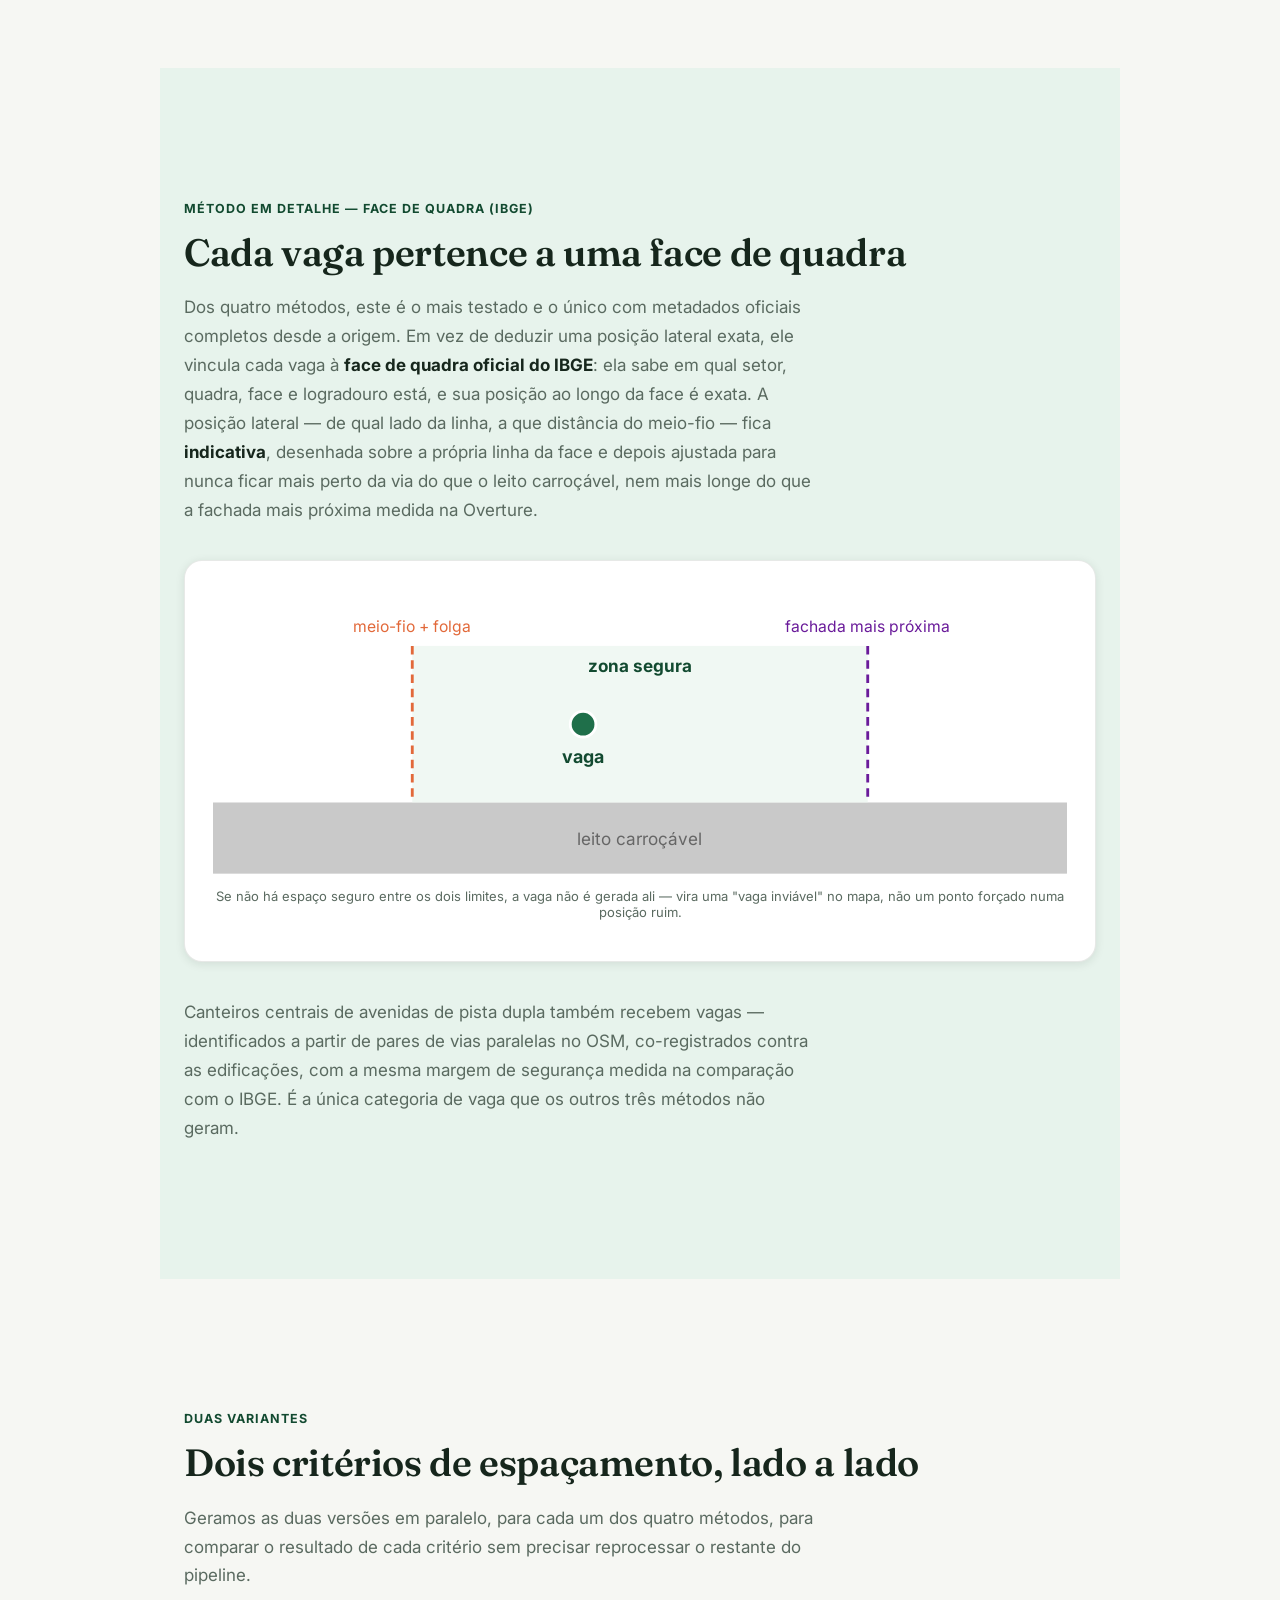
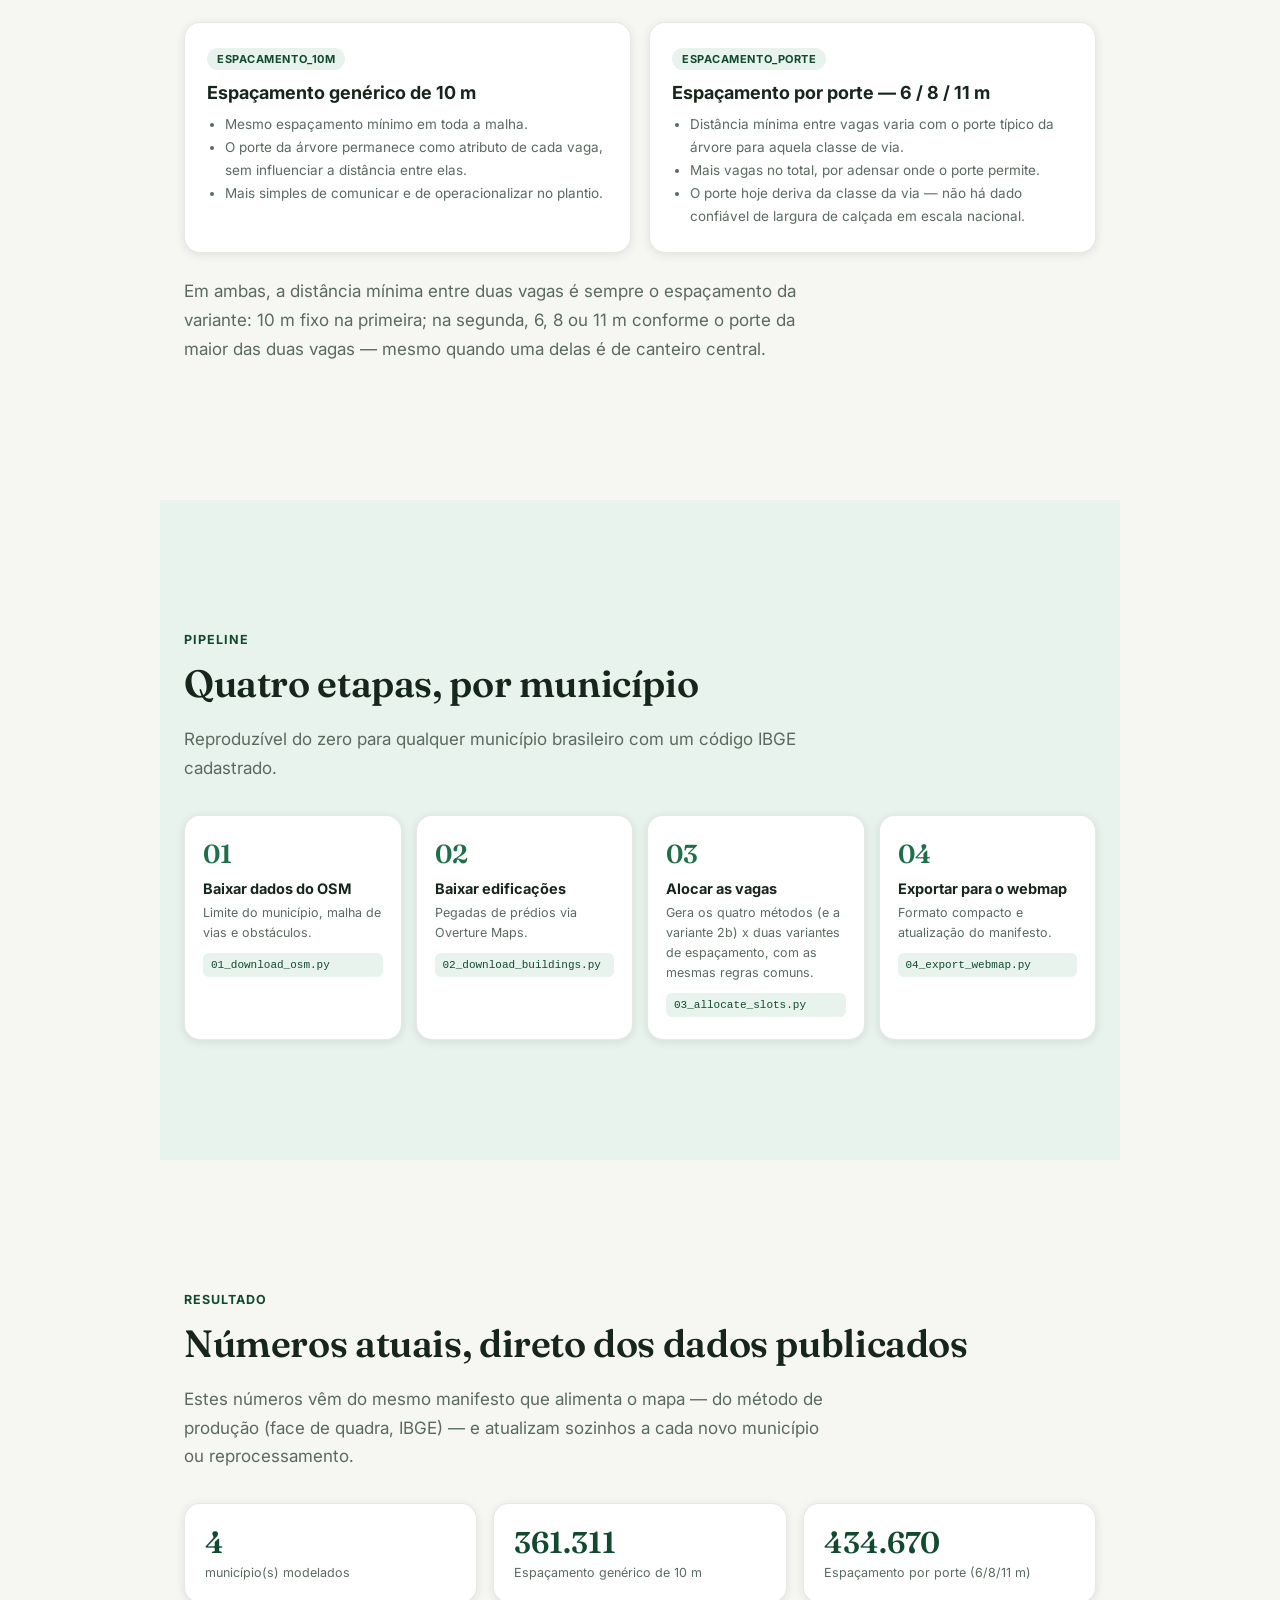
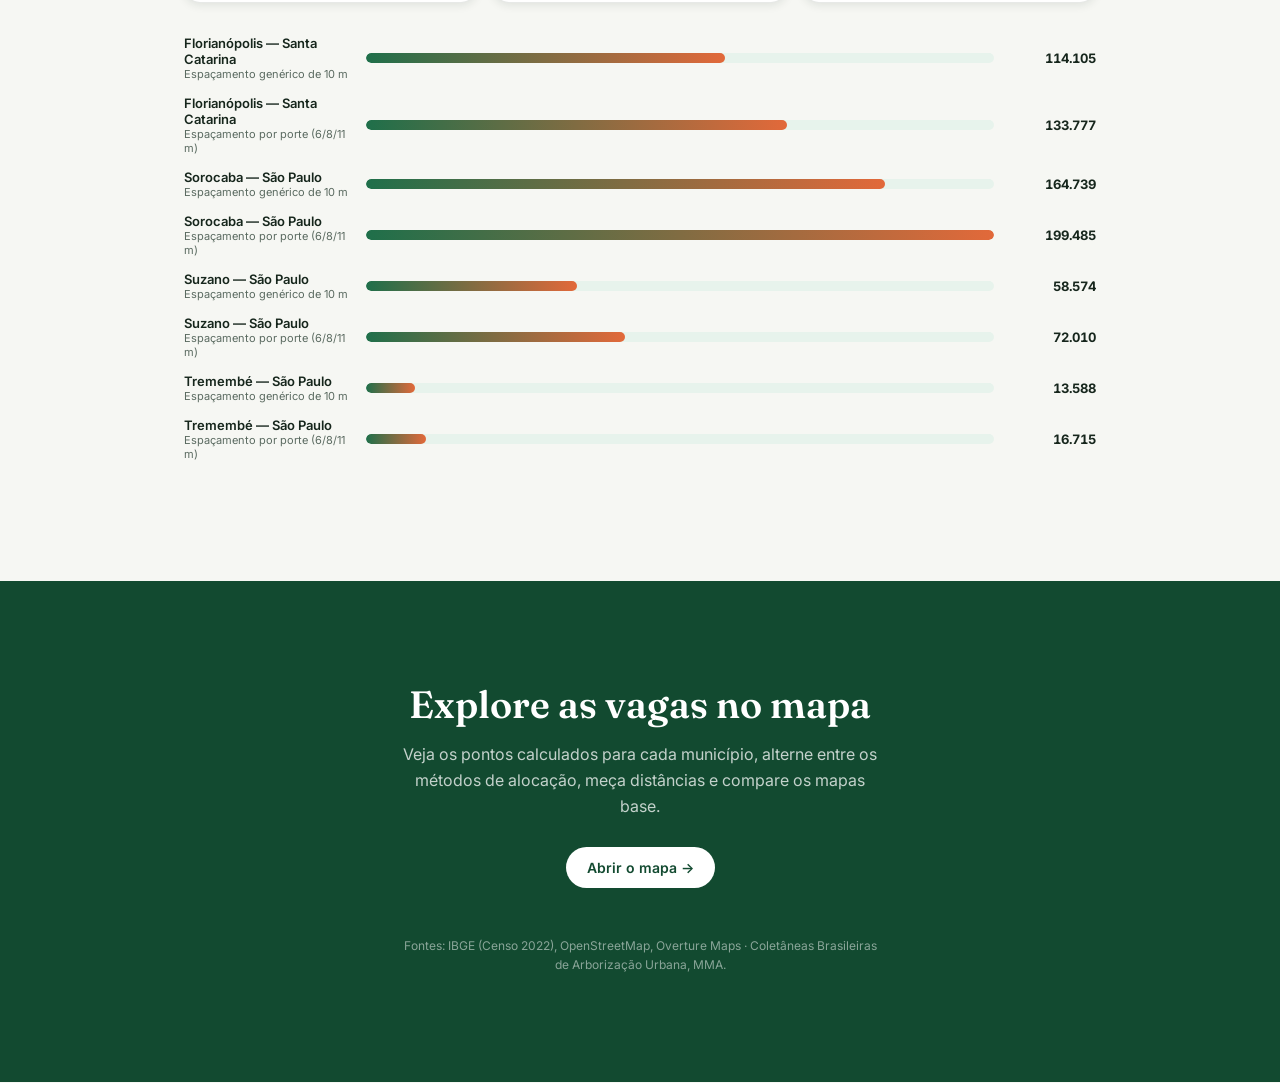
==== commit 472b95d0: "Espaçamento regular de 10 m e variante de calçada em um lado só Os pontos do espaçamento genérico sa" ====
--- a/webmap/metodologia.html
+++ b/webmap/metodologia.html
@@ -194,8 +194,12 @@
     </div>
 
     <p class="lead reveal" style="margin-top:28px">
-      Um candidato que esbarra numa dessas regras, ou que — perto de um cruzamento — acabaria dentro
-      do leito carroçável de uma via transversal, não vira uma lacuna silenciosa: ele aparece no mapa
+      O espaçamento é medido em linha reta entre as vagas (inclusive em curvas e já na posição da
+      calçada), e trechos consecutivos da mesma rua no OSM são tratados como uma via contínua — o
+      afastamento de esquina só vale onde há cruzamento de fato. Um candidato que esbarra numa
+      dessas regras, que — perto de um cruzamento — acabaria dentro do leito carroçável de uma via
+      transversal, ou que ficaria a menos do espaçamento mínimo de uma vaga de outra rua, não vira
+      uma lacuna silenciosa: ele aparece no mapa
       como <strong>vaga inviável</strong>, com a cor do porte que teria e um contorno indicando o
       motivo. É a mesma camada que explica, visualmente, por que o espaçamento nunca é perfeitamente
       regular.
@@ -209,7 +213,7 @@
     <p class="lead reveal">
       O webmap deixa alternar entre os quatro métodos abaixo para o mesmo município, um de cada vez —
       útil para comparar visualmente o que cada fonte de dados consegue garantir e o que ela só
-      consegue estimar. O método 1 nunca é o resultado final: existe só como referência visual de
+      consegue estimar. O método 2 tem ainda uma variante (2b) que aloca vagas só num lado de cada rua. O método 1 nunca é o resultado final: existe só como referência visual de
       quanto os outros três conseguem melhorar a posição da vaga.
     </p>
 
@@ -235,6 +239,18 @@
         </ul>
       </div>
       <div class="variant-card reveal">
+        <span class="tag">2b · osm_calcada_lado</span>
+        <h3>Calçada estimada por OSM, um lado só</h3>
+        <ul>
+          <li><strong>Vantagem:</strong> mesma posição do método 2, mas só num lado de cada rua — o
+            lado cujas faces de quadra do IBGE somam menos endereços (menos portões e acessos de
+            garagem); se só um lado tem face IBGE, como numa rua ao longo de uma praça, esse lado.</li>
+          <li><strong>Desvantagem:</strong> cerca de metade das vagas do método 2; em vias fora dos
+            setores urbanos do IBGE não há dado para escolher o lado, e fica o lado esquerdo do
+            traçado do OSM.</li>
+        </ul>
+      </div>
+      <div class="variant-card reveal">
         <span class="tag">3 · osm_overture</span>
         <h3>Calçada validada com prédios (OSM + Overture)</h3>
         <ul>
@@ -256,9 +272,9 @@
       </div>
     </div>
     <p class="lead reveal" style="margin-top:24px">
-      Todos os quatro usam o IBGE para identificar setor, quadra, face e logradouro oficial de cada
+      Todos usam o IBGE para identificar setor, quadra, face e logradouro oficial de cada
       vaga sempre que há uma face a menos de 25 m — no método 4 isso já vem do vínculo direto; nos
-      outros três é um pareamento à parte, só para preencher metadados, que nunca move o ponto.
+      outros é um pareamento à parte, só para preencher metadados, que nunca move o ponto.
     </p>
   </section>
 
@@ -364,7 +380,7 @@
       <div class="pipeline-step reveal">
         <div class="num">03</div>
         <h3>Alocar as vagas</h3>
-        <p>Gera os quatro métodos x duas variantes de espaçamento, com as mesmas regras comuns.</p>
+        <p>Gera os quatro métodos (e a variante 2b) x duas variantes de espaçamento, com as mesmas regras comuns.</p>
         <code>03_allocate_slots.py</code>
       </div>
       <div class="pipeline-step reveal">
@@ -389,7 +405,7 @@
   <!-- CTA -->
   <footer class="story-footer">
     <h2>Explore as vagas no mapa</h2>
-    <p>Veja os pontos calculados para cada município, alterne entre os quatro métodos, meça distâncias e compare os mapas base.</p>
+    <p>Veja os pontos calculados para cada município, alterne entre os métodos de alocação, meça distâncias e compare os mapas base.</p>
     <a class="btn btn-primary" href="index.html">Abrir o mapa →</a>
     <p class="fine">Fontes: IBGE (Censo 2022), OpenStreetMap, Overture Maps · Coletâneas Brasileiras de Arborização Urbana, MMA.</p>
   </footer>
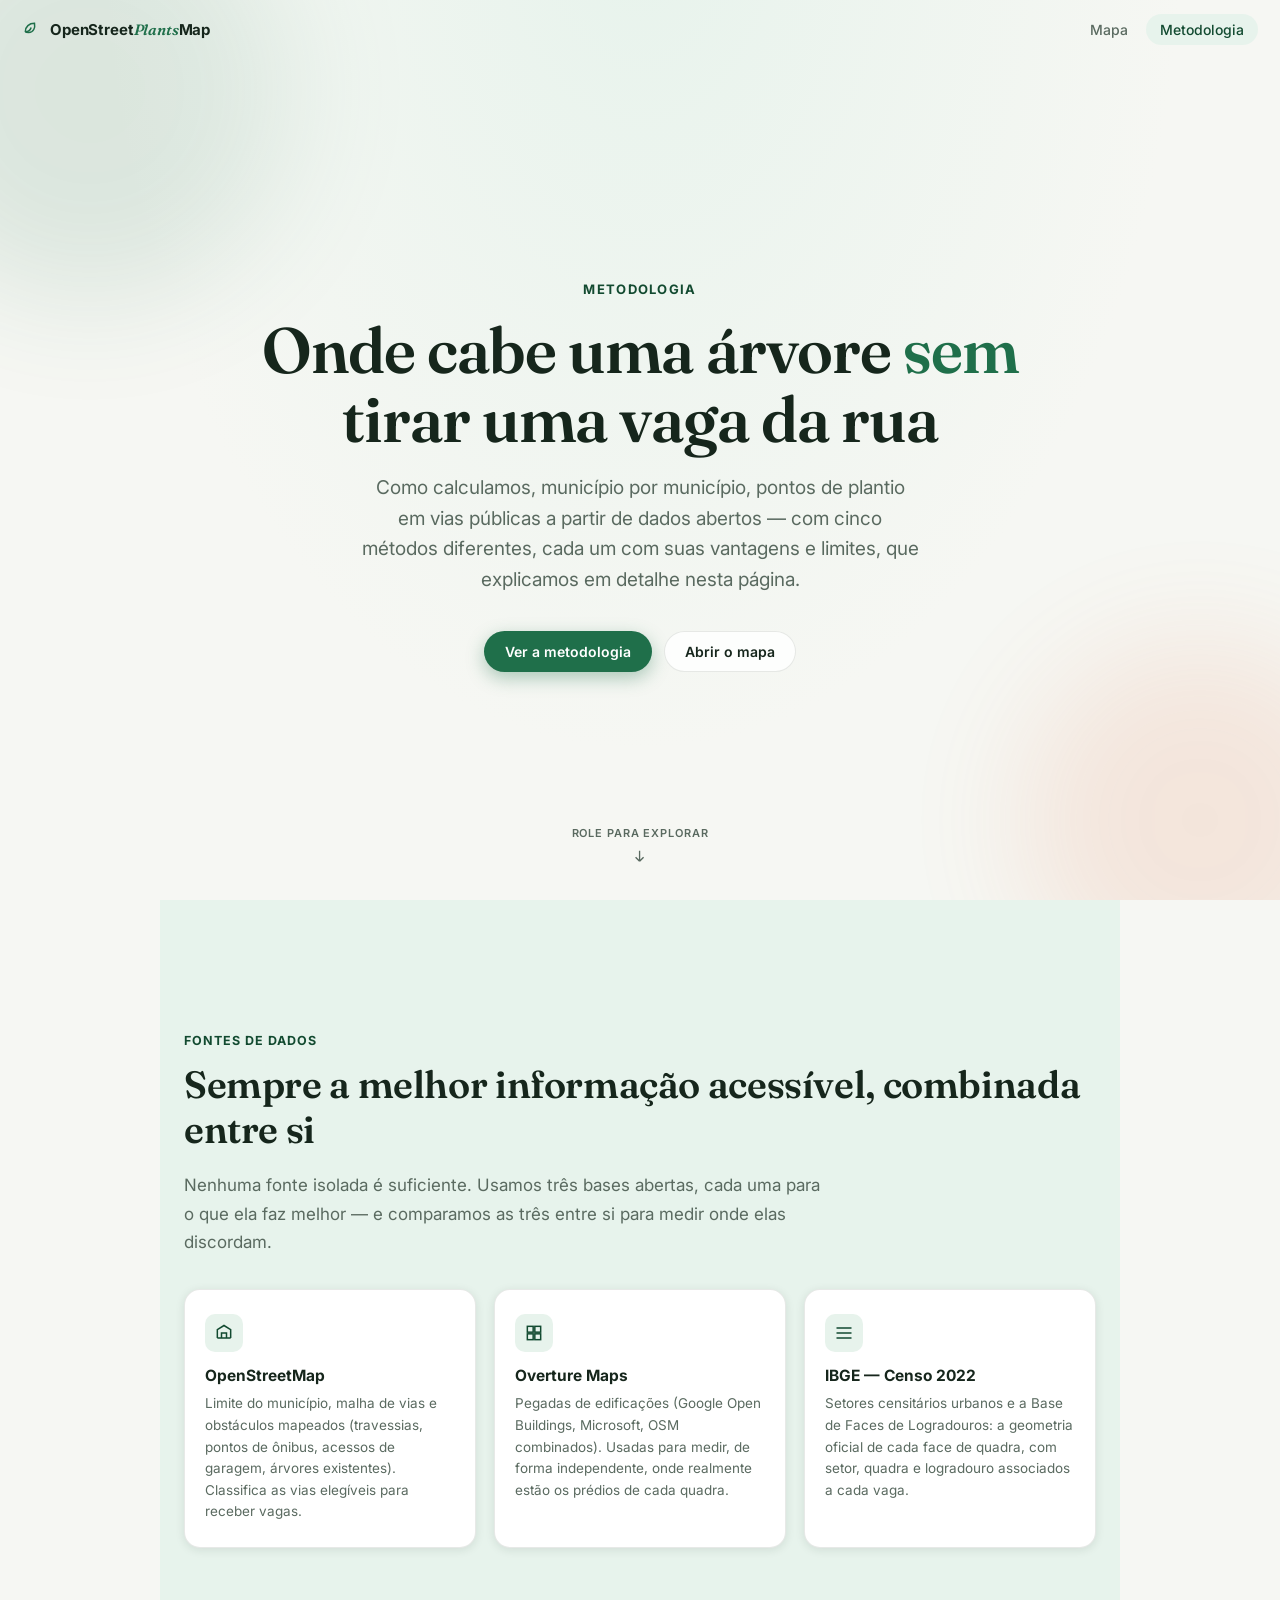
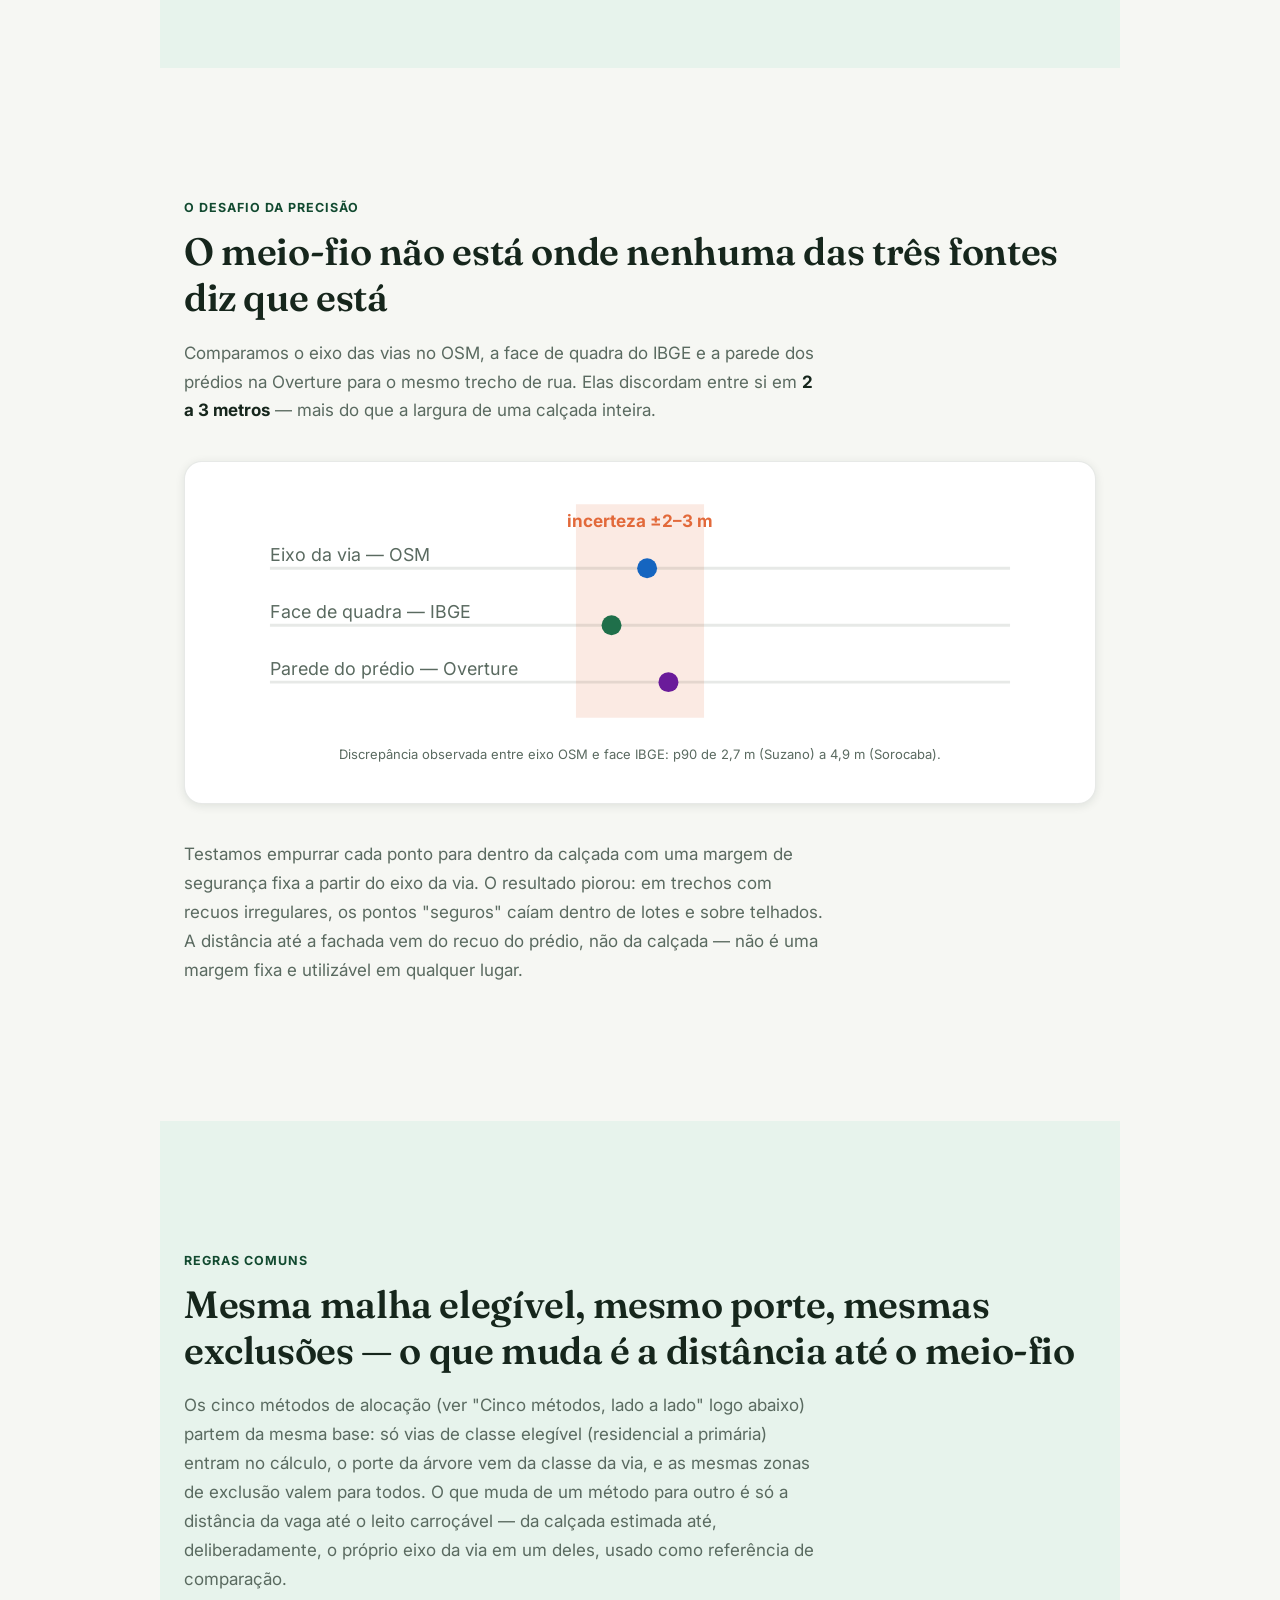
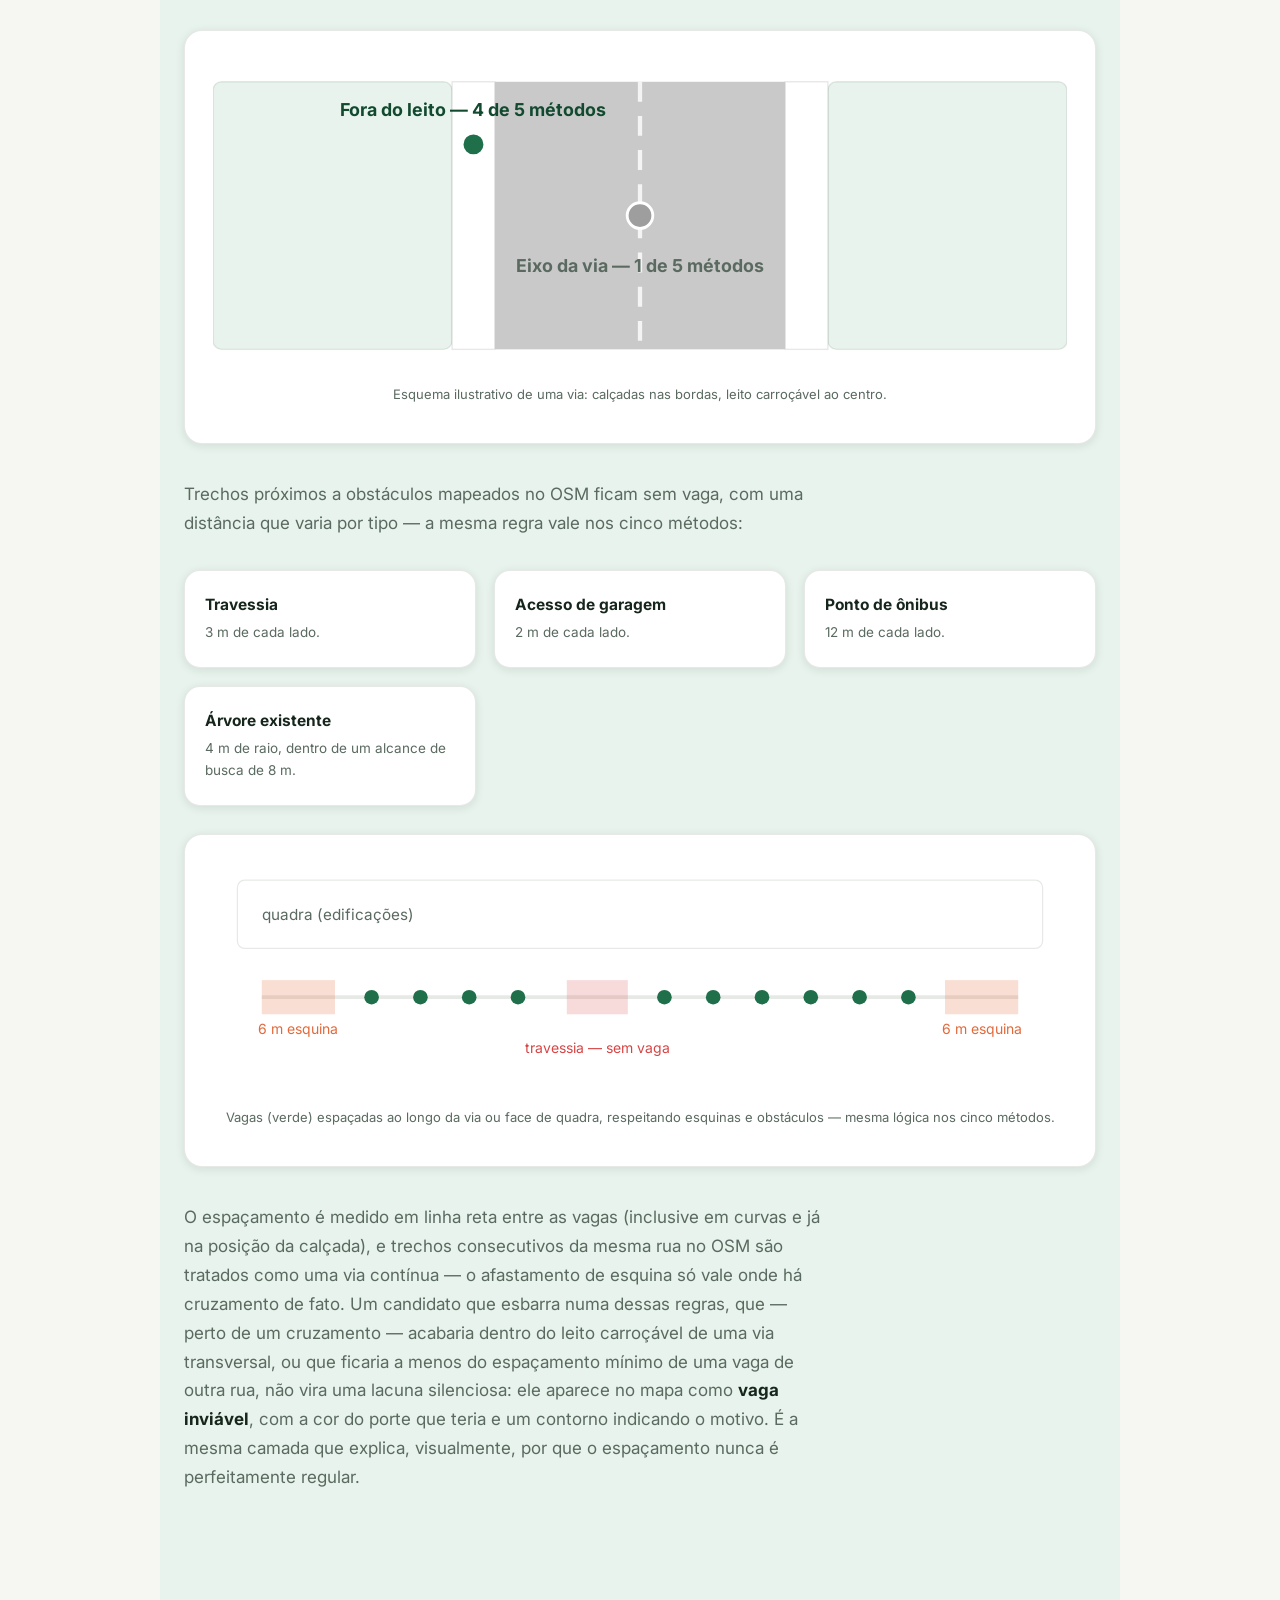
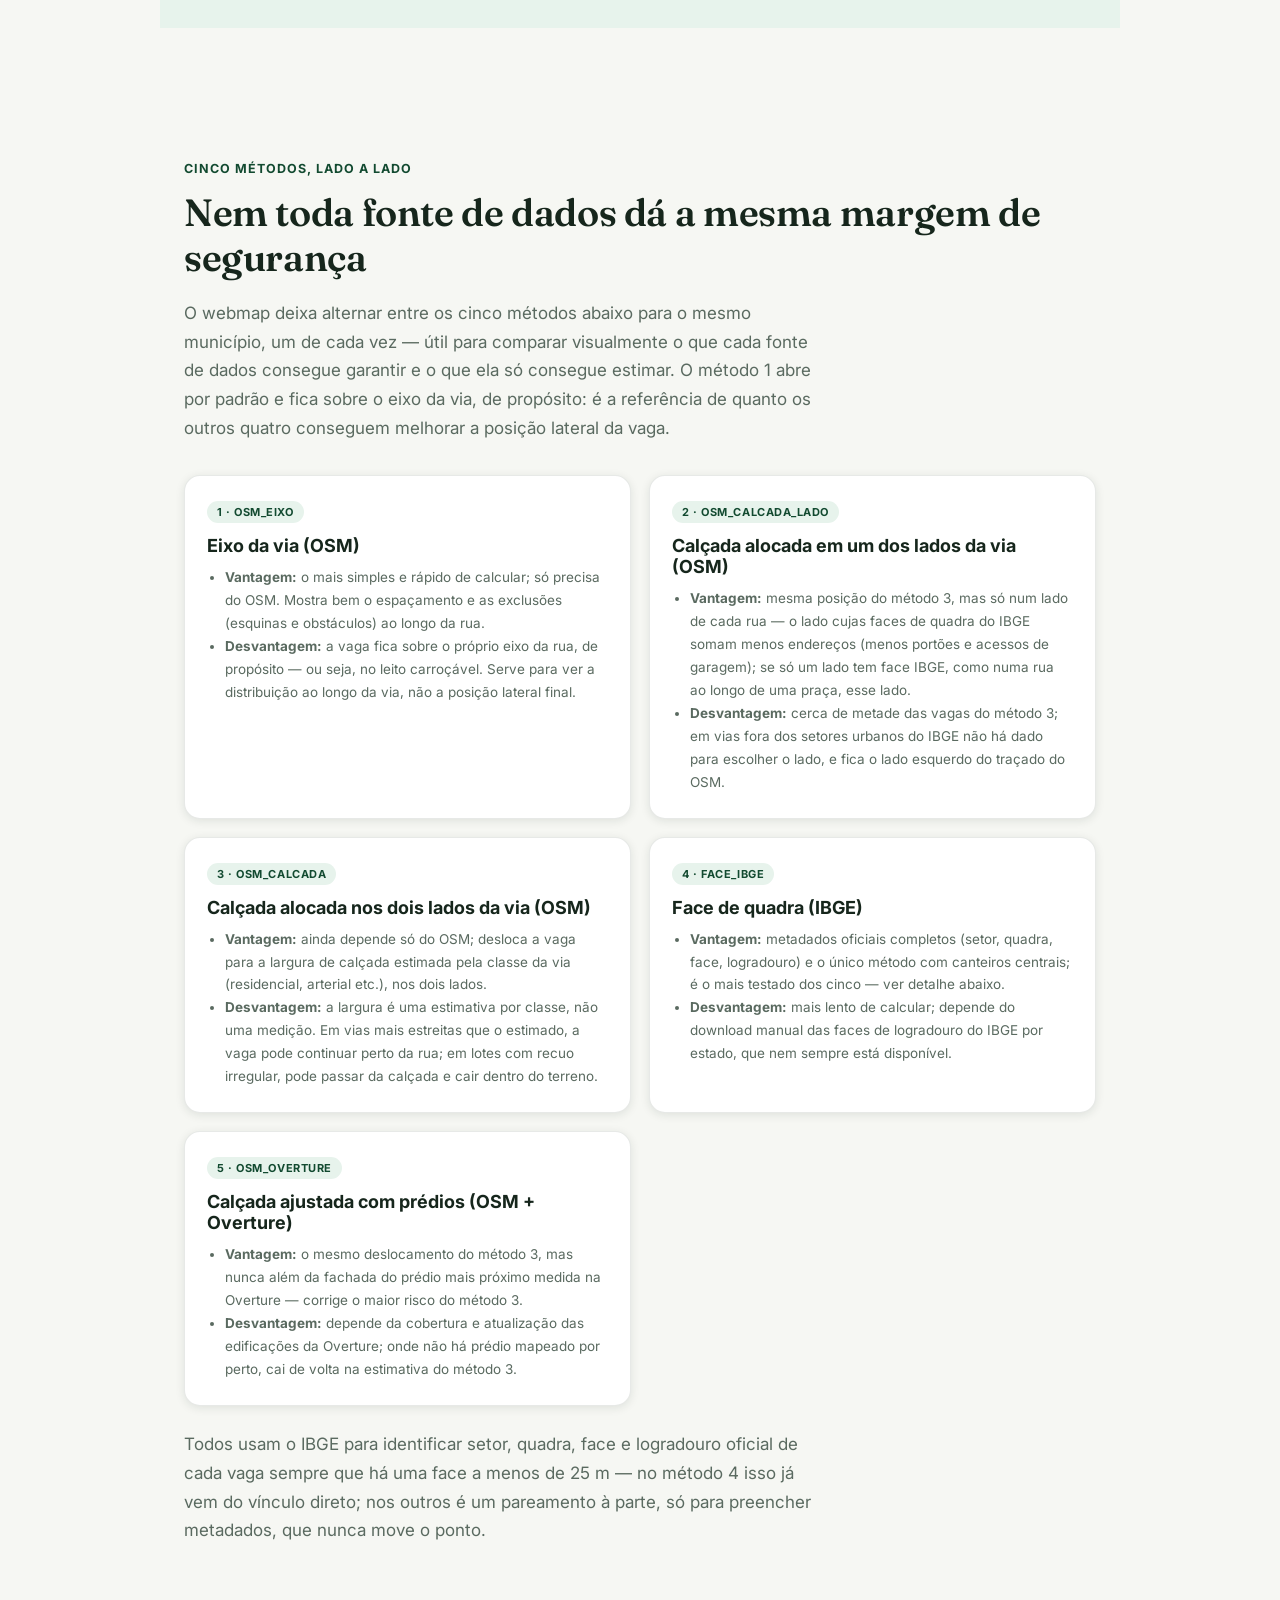
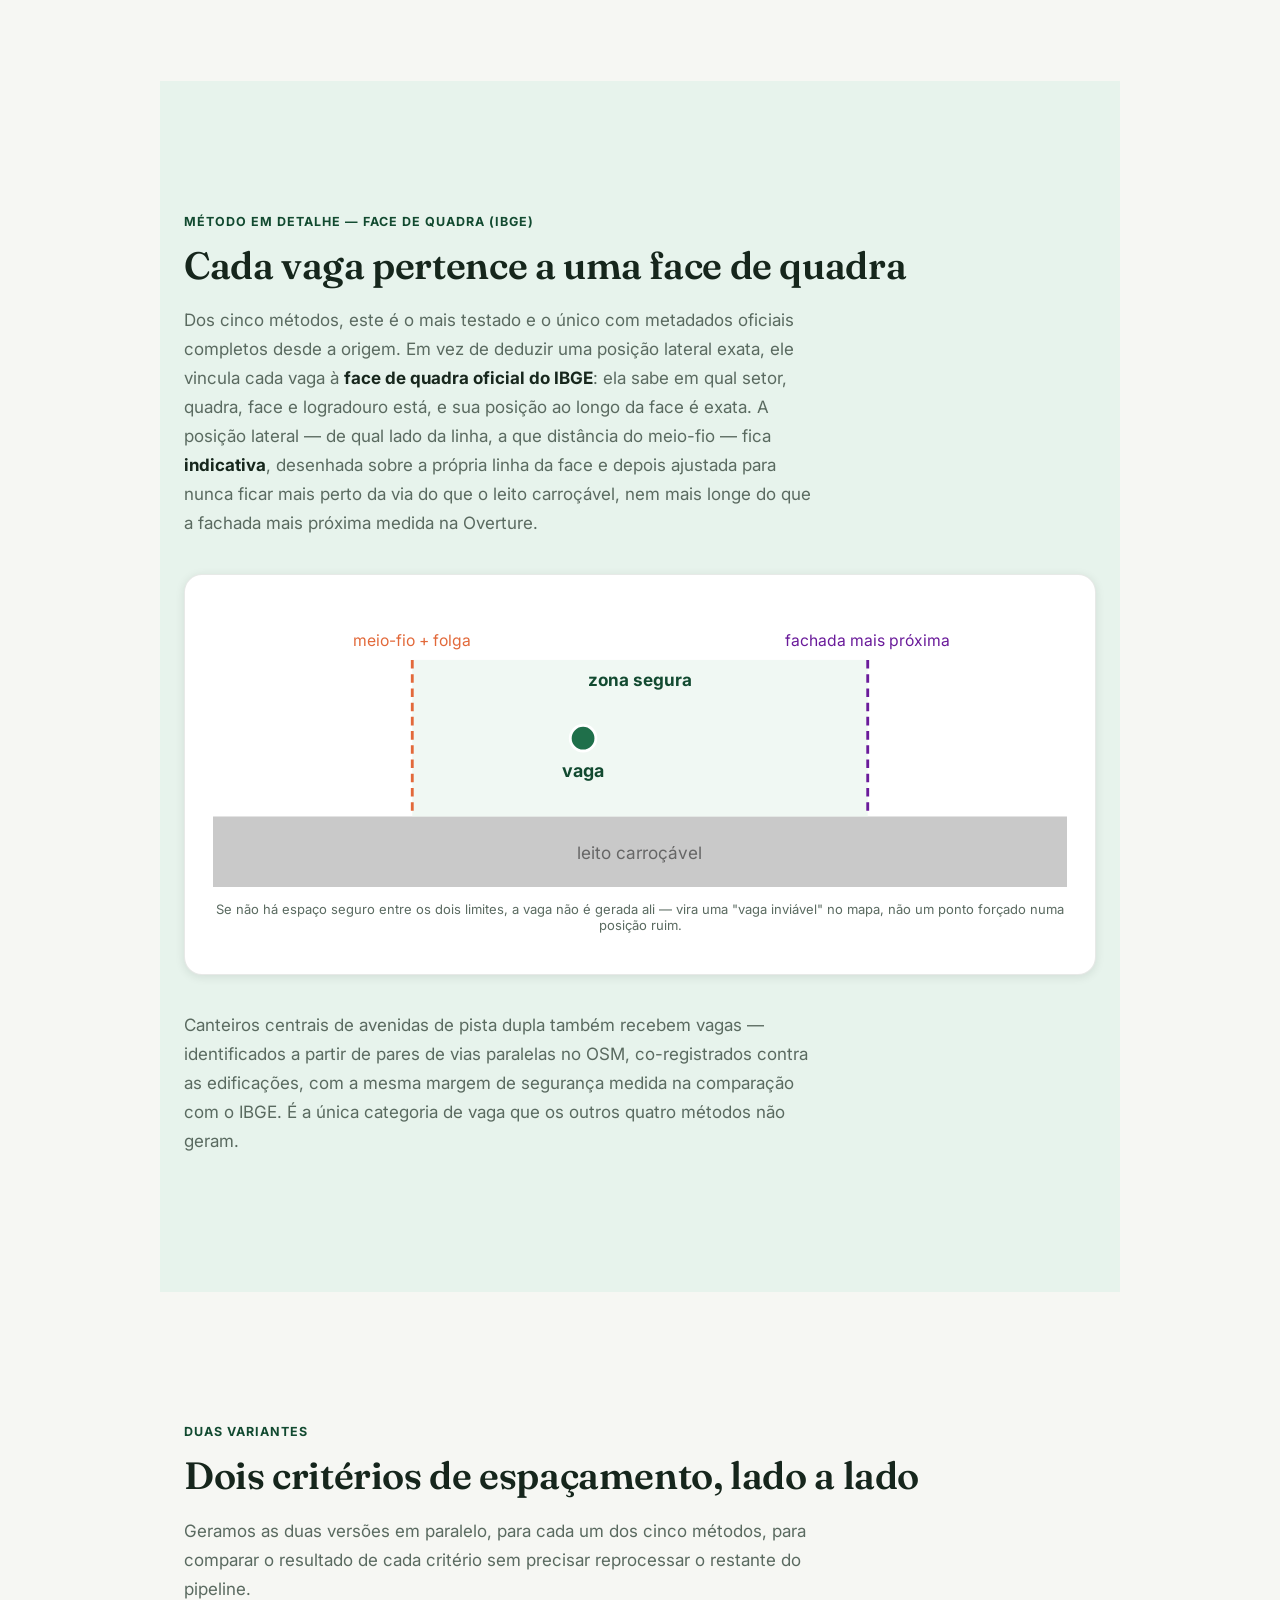
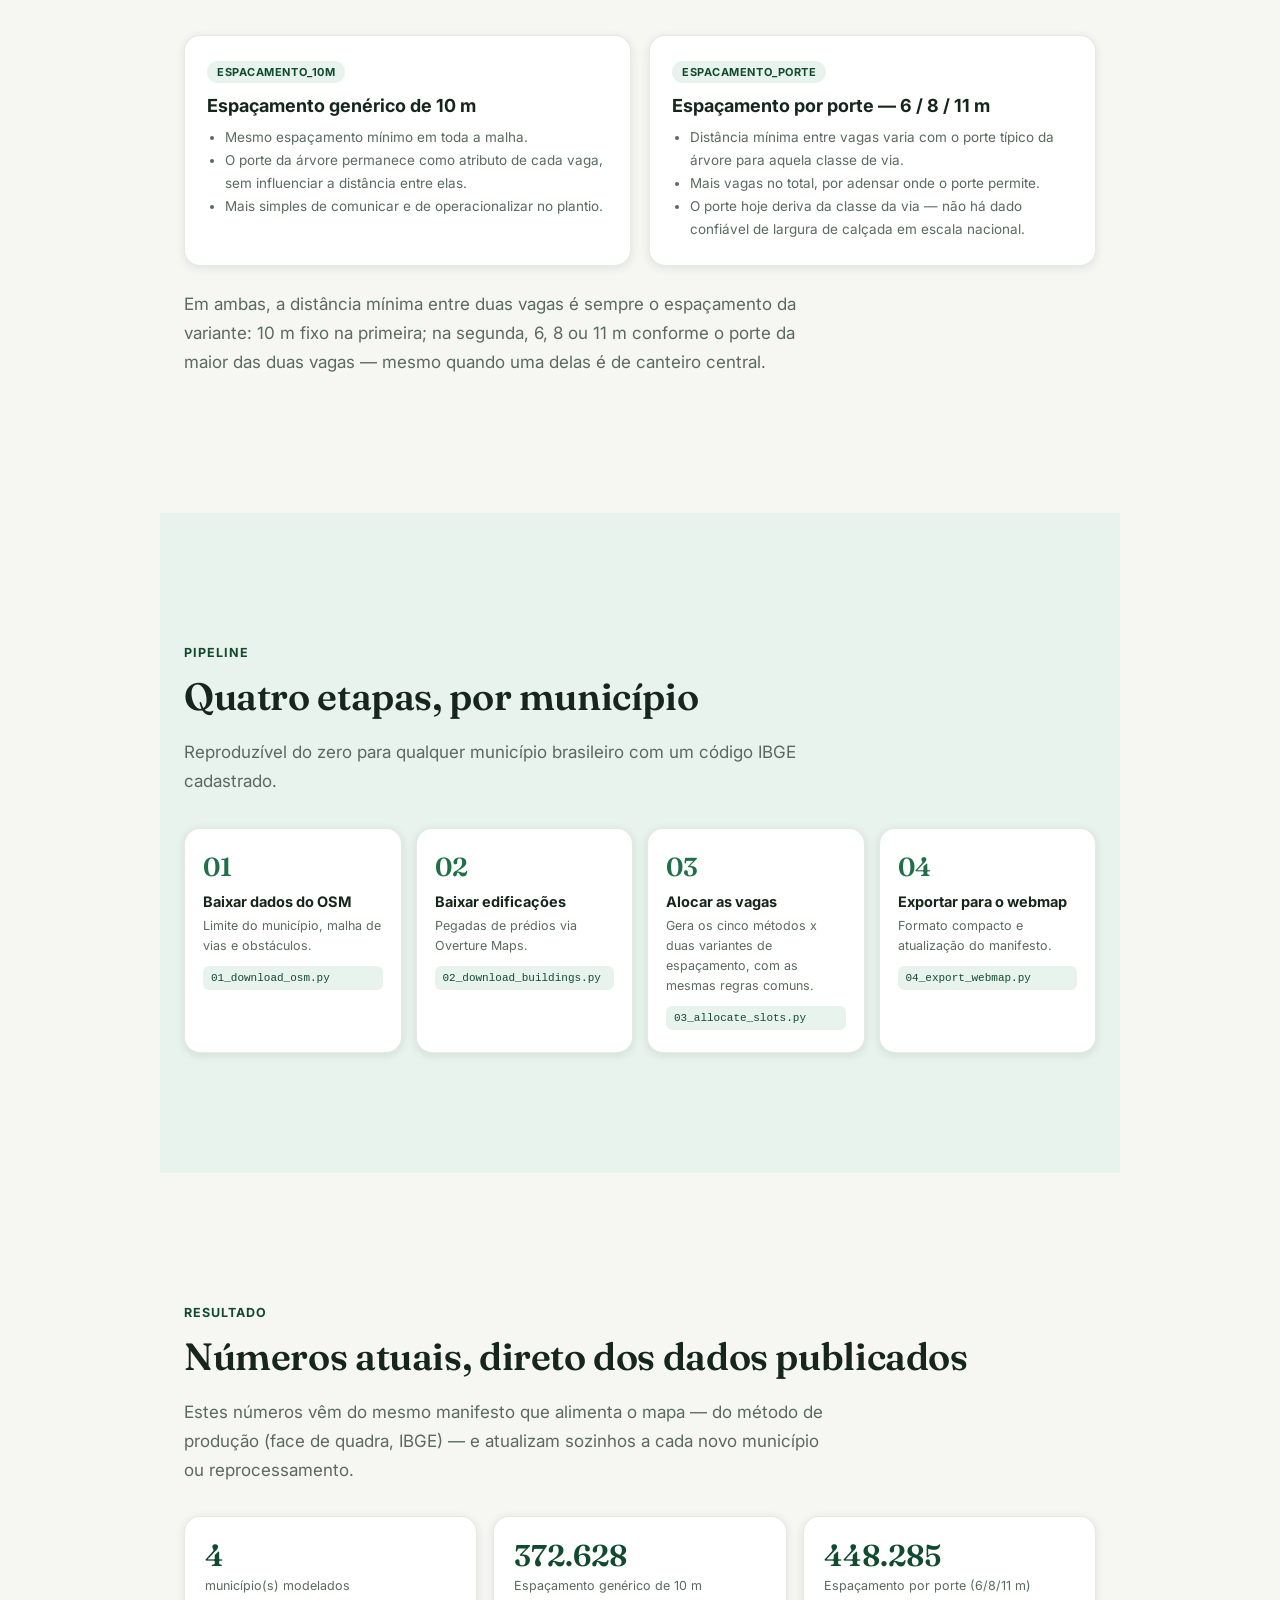
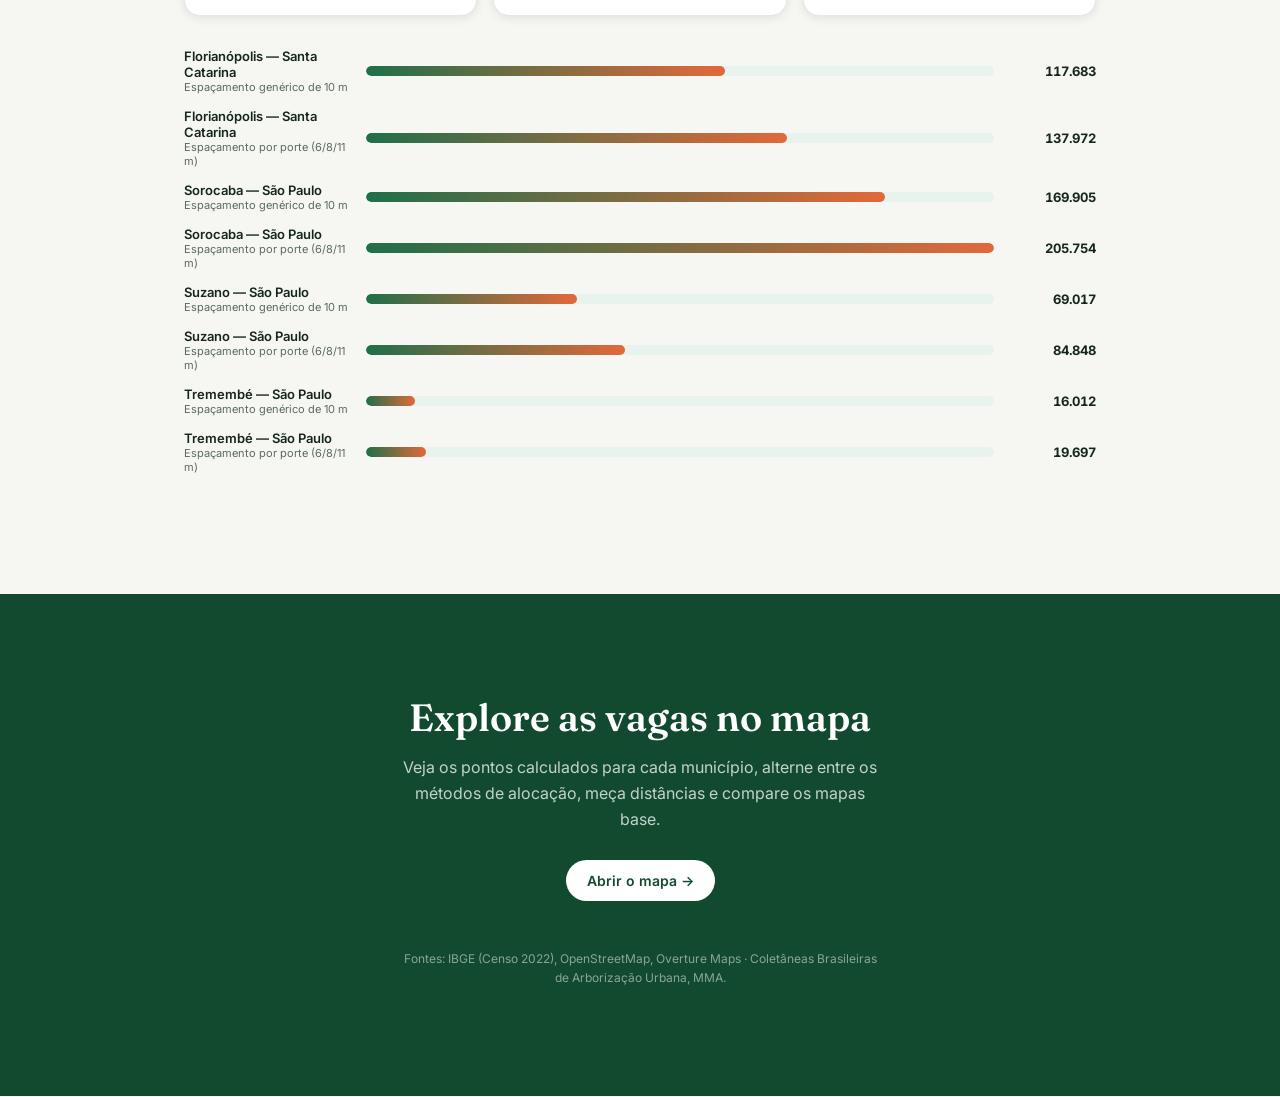
==== commit 608f47bc: "Reordena e renomeia os métodos de alocação; eixo da via passa a ser o padrão Ordem do seletor: eixo " ====
--- a/webmap/metodologia.html
+++ b/webmap/metodologia.html
@@ -32,7 +32,7 @@
     <h1>Onde cabe uma árvore <em>sem</em> tirar uma vaga da rua</h1>
     <p class="lede">
       Como calculamos, município por município, pontos de plantio em vias públicas a partir de
-      dados abertos — com quatro métodos diferentes, cada um com suas vantagens e limites, que
+      dados abertos — com cinco métodos diferentes, cada um com suas vantagens e limites, que
       explicamos em detalhe nesta página.
     </p>
     <div class="cta-row">
@@ -120,12 +120,12 @@
     </p>
   </section>
 
-  <!-- Regras comuns aos quatro métodos -->
+  <!-- Regras comuns aos cinco métodos -->
   <section class="story-section alt" id="pedra-fundamental">
     <p class="eyebrow reveal">Regras comuns</p>
     <h2 class="reveal">Mesma malha elegível, mesmo porte, mesmas exclusões — o que muda é a distância até o meio-fio</h2>
     <p class="lead reveal">
-      Os quatro métodos de alocação (ver "Quatro métodos, lado a lado" logo abaixo) partem da mesma
+      Os cinco métodos de alocação (ver "Cinco métodos, lado a lado" logo abaixo) partem da mesma
       base: só vias de classe elegível (residencial a primária) entram no cálculo, o porte da árvore
       vem da classe da via, e as mesmas zonas de exclusão valem para todos. O que muda de um método
       para outro é só a distância da vaga até o leito carroçável — da calçada estimada até,
@@ -133,7 +133,7 @@
     </p>
 
     <div class="diagram reveal">
-      <svg viewBox="0 0 600 220" role="img" aria-label="Comparação entre uma vaga no eixo da via, usada como referência de comparação, e uma vaga fora do leito carroçável, usada pelos outros três métodos">
+      <svg viewBox="0 0 600 220" role="img" aria-label="Comparação entre uma vaga no eixo da via, usada como referência de comparação, e uma vaga fora do leito carroçável, usada pelos outros quatro métodos">
         <rect x="0" y="16" width="168" height="188" rx="6" fill="var(--primary-light)" stroke="var(--border)" />
         <rect x="432" y="16" width="168" height="188" rx="6" fill="var(--primary-light)" stroke="var(--border)" />
         <rect x="168" y="16" width="30" height="188" fill="var(--surface-solid)" stroke="var(--border)" />
@@ -144,17 +144,17 @@
         <g class="pop">
           <circle cx="300" cy="110" r="9" fill="#9e9e9e" stroke="#ffffff" stroke-width="2" />
         </g>
-        <text class="pop fade" x="300" y="150" text-anchor="middle" font-size="12.5" font-weight="700" fill="var(--muted)">Eixo da via — 1 de 4 métodos</text>
+        <text class="pop fade" x="300" y="150" text-anchor="middle" font-size="12.5" font-weight="700" fill="var(--muted)">Eixo da via — 1 de 5 métodos</text>
 
         <g class="pop delay-2">
           <circle cx="183" cy="60" r="8" fill="var(--primary)" stroke="#ffffff" stroke-width="2" />
         </g>
-        <text class="pop delay-2 fade" x="183" y="40" text-anchor="middle" font-size="12.5" font-weight="700" fill="var(--primary-dark)">Fora do leito — 3 de 4 métodos</text>
+        <text class="pop delay-2 fade" x="183" y="40" text-anchor="middle" font-size="12.5" font-weight="700" fill="var(--primary-dark)">Fora do leito — 4 de 5 métodos</text>
       </svg>
       <p class="caption">Esquema ilustrativo de uma via: calçadas nas bordas, leito carroçável ao centro.</p>
     </div>
 
-    <p class="lead reveal" style="margin-top:28px">Trechos próximos a obstáculos mapeados no OSM ficam sem vaga, com uma distância que varia por tipo — a mesma regra vale nos quatro métodos:</p>
+    <p class="lead reveal" style="margin-top:28px">Trechos próximos a obstáculos mapeados no OSM ficam sem vaga, com uma distância que varia por tipo — a mesma regra vale nos cinco métodos:</p>
     <div class="card-grid">
       <article class="source-card reveal"><h3>Travessia</h3><p>3 m de cada lado.</p></article>
       <article class="source-card reveal"><h3>Acesso de garagem</h3><p>2 m de cada lado.</p></article>
@@ -190,7 +190,7 @@
           <circle cx="570" cy="110" r="6" fill="var(--primary)" />
         </g>
       </svg>
-      <p class="caption">Vagas (verde) espaçadas ao longo da via ou face de quadra, respeitando esquinas e obstáculos — mesma lógica nos quatro métodos.</p>
+      <p class="caption">Vagas (verde) espaçadas ao longo da via ou face de quadra, respeitando esquinas e obstáculos — mesma lógica nos cinco métodos.</p>
     </div>
 
     <p class="lead reveal" style="margin-top:28px">
@@ -206,68 +206,70 @@
     </p>
   </section>
 
-  <!-- Quatro métodos -->
+  <!-- Cinco métodos -->
   <section class="story-section" id="metodos">
-    <p class="eyebrow reveal">Quatro métodos, lado a lado</p>
+    <p class="eyebrow reveal">Cinco métodos, lado a lado</p>
     <h2 class="reveal">Nem toda fonte de dados dá a mesma margem de segurança</h2>
     <p class="lead reveal">
-      O webmap deixa alternar entre os quatro métodos abaixo para o mesmo município, um de cada vez —
+      O webmap deixa alternar entre os cinco métodos abaixo para o mesmo município, um de cada vez —
       útil para comparar visualmente o que cada fonte de dados consegue garantir e o que ela só
-      consegue estimar. O método 2 tem ainda uma variante (2b) que aloca vagas só num lado de cada rua. O método 1 nunca é o resultado final: existe só como referência visual de
-      quanto os outros três conseguem melhorar a posição da vaga.
+      consegue estimar. O método 1 abre por padrão e fica sobre o eixo da via, de propósito: é a
+      referência de quanto os outros quatro conseguem melhorar a posição lateral da vaga.
     </p>
 
     <div class="variant-grid">
       <div class="variant-card reveal">
         <span class="tag">1 · osm_eixo</span>
-        <h3>Eixo da via (OSM), sem deslocamento</h3>
-        <ul>
-          <li><strong>Vantagem:</strong> o mais simples e rápido de calcular; só precisa do OSM.</li>
+        <h3>Eixo da via (OSM)</h3>
+        <ul>
+          <li><strong>Vantagem:</strong> o mais simples e rápido de calcular; só precisa do OSM. Mostra
+            bem o espaçamento e as exclusões (esquinas e obstáculos) ao longo da rua.</li>
           <li><strong>Desvantagem:</strong> a vaga fica sobre o próprio eixo da rua, de propósito —
-            existe só como baseline de comparação, nunca como resultado a ser usado no plantio real.</li>
-        </ul>
-      </div>
-      <div class="variant-card reveal">
-        <span class="tag">2 · osm_calcada</span>
-        <h3>Calçada estimada por OSM, sem prédios</h3>
+            ou seja, no leito carroçável. Serve para ver a distribuição ao longo da via, não a
+            posição lateral final.</li>
+        </ul>
+      </div>
+      <div class="variant-card reveal">
+        <span class="tag">2 · osm_calcada_lado</span>
+        <h3>Calçada alocada em um dos lados da via (OSM)</h3>
+        <ul>
+          <li><strong>Vantagem:</strong> mesma posição do método 3, mas só num lado de cada rua — o
+            lado cujas faces de quadra do IBGE somam menos endereços (menos portões e acessos de
+            garagem); se só um lado tem face IBGE, como numa rua ao longo de uma praça, esse lado.</li>
+          <li><strong>Desvantagem:</strong> cerca de metade das vagas do método 3; em vias fora dos
+            setores urbanos do IBGE não há dado para escolher o lado, e fica o lado esquerdo do
+            traçado do OSM.</li>
+        </ul>
+      </div>
+      <div class="variant-card reveal">
+        <span class="tag">3 · osm_calcada</span>
+        <h3>Calçada alocada nos dois lados da via (OSM)</h3>
         <ul>
           <li><strong>Vantagem:</strong> ainda depende só do OSM; desloca a vaga para a largura de
-            calçada estimada pela classe da via (residencial, arterial etc.).</li>
+            calçada estimada pela classe da via (residencial, arterial etc.), nos dois lados.</li>
           <li><strong>Desvantagem:</strong> a largura é uma estimativa por classe, não uma medição.
             Em vias mais estreitas que o estimado, a vaga pode continuar perto da rua; em lotes com
             recuo irregular, pode passar da calçada e cair dentro do terreno.</li>
         </ul>
       </div>
       <div class="variant-card reveal">
-        <span class="tag">2b · osm_calcada_lado</span>
-        <h3>Calçada estimada por OSM, um lado só</h3>
-        <ul>
-          <li><strong>Vantagem:</strong> mesma posição do método 2, mas só num lado de cada rua — o
-            lado cujas faces de quadra do IBGE somam menos endereços (menos portões e acessos de
-            garagem); se só um lado tem face IBGE, como numa rua ao longo de uma praça, esse lado.</li>
-          <li><strong>Desvantagem:</strong> cerca de metade das vagas do método 2; em vias fora dos
-            setores urbanos do IBGE não há dado para escolher o lado, e fica o lado esquerdo do
-            traçado do OSM.</li>
-        </ul>
-      </div>
-      <div class="variant-card reveal">
-        <span class="tag">3 · osm_overture</span>
-        <h3>Calçada validada com prédios (OSM + Overture)</h3>
-        <ul>
-          <li><strong>Vantagem:</strong> o mesmo deslocamento do método 2, mas nunca além da fachada
-            do prédio mais próximo medida na Overture — corrige o maior risco do método anterior.</li>
-          <li><strong>Desvantagem:</strong> depende da cobertura e atualização das edificações da
-            Overture; onde não há prédio mapeado por perto, cai de volta na estimativa do método 2.</li>
-        </ul>
-      </div>
-      <div class="variant-card reveal">
         <span class="tag">4 · face_ibge</span>
-        <h3>Face de quadra (IBGE) — método atual</h3>
+        <h3>Face de quadra (IBGE)</h3>
         <ul>
           <li><strong>Vantagem:</strong> metadados oficiais completos (setor, quadra, face, logradouro)
-            e o único método com canteiros centrais; é o mais testado dos quatro — ver detalhe abaixo.</li>
+            e o único método com canteiros centrais; é o mais testado dos cinco — ver detalhe abaixo.</li>
           <li><strong>Desvantagem:</strong> mais lento de calcular; depende do download manual das
             faces de logradouro do IBGE por estado, que nem sempre está disponível.</li>
+        </ul>
+      </div>
+      <div class="variant-card reveal">
+        <span class="tag">5 · osm_overture</span>
+        <h3>Calçada ajustada com prédios (OSM + Overture)</h3>
+        <ul>
+          <li><strong>Vantagem:</strong> o mesmo deslocamento do método 3, mas nunca além da fachada
+            do prédio mais próximo medida na Overture — corrige o maior risco do método 3.</li>
+          <li><strong>Desvantagem:</strong> depende da cobertura e atualização das edificações da
+            Overture; onde não há prédio mapeado por perto, cai de volta na estimativa do método 3.</li>
         </ul>
       </div>
     </div>
@@ -283,7 +285,7 @@
     <p class="eyebrow reveal">Método em detalhe — face de quadra (IBGE)</p>
     <h2 class="reveal">Cada vaga pertence a uma face de quadra</h2>
     <p class="lead reveal">
-      Dos quatro métodos, este é o mais testado e o único com metadados oficiais completos desde a
+      Dos cinco métodos, este é o mais testado e o único com metadados oficiais completos desde a
       origem. Em vez de deduzir uma posição lateral exata, ele vincula cada vaga à <strong>face de
       quadra oficial do IBGE</strong>: ela sabe em qual setor, quadra, face e logradouro está, e sua
       posição ao longo da face é exata. A posição lateral — de qual lado da linha, a que distância do
@@ -317,7 +319,7 @@
     <p class="lead reveal" style="margin-top:28px">
       Canteiros centrais de avenidas de pista dupla também recebem vagas — identificados a partir de
       pares de vias paralelas no OSM, co-registrados contra as edificações, com a mesma margem de
-      segurança medida na comparação com o IBGE. É a única categoria de vaga que os outros três
+      segurança medida na comparação com o IBGE. É a única categoria de vaga que os outros quatro
       métodos não geram.
     </p>
   </section>
@@ -327,7 +329,7 @@
     <p class="eyebrow reveal">Duas variantes</p>
     <h2 class="reveal">Dois critérios de espaçamento, lado a lado</h2>
     <p class="lead reveal">
-      Geramos as duas versões em paralelo, para cada um dos quatro métodos, para comparar o resultado
+      Geramos as duas versões em paralelo, para cada um dos cinco métodos, para comparar o resultado
       de cada critério sem precisar reprocessar o restante do pipeline.
     </p>
 
@@ -380,7 +382,7 @@
       <div class="pipeline-step reveal">
         <div class="num">03</div>
         <h3>Alocar as vagas</h3>
-        <p>Gera os quatro métodos (e a variante 2b) x duas variantes de espaçamento, com as mesmas regras comuns.</p>
+        <p>Gera os cinco métodos x duas variantes de espaçamento, com as mesmas regras comuns.</p>
         <code>03_allocate_slots.py</code>
       </div>
       <div class="pipeline-step reveal">
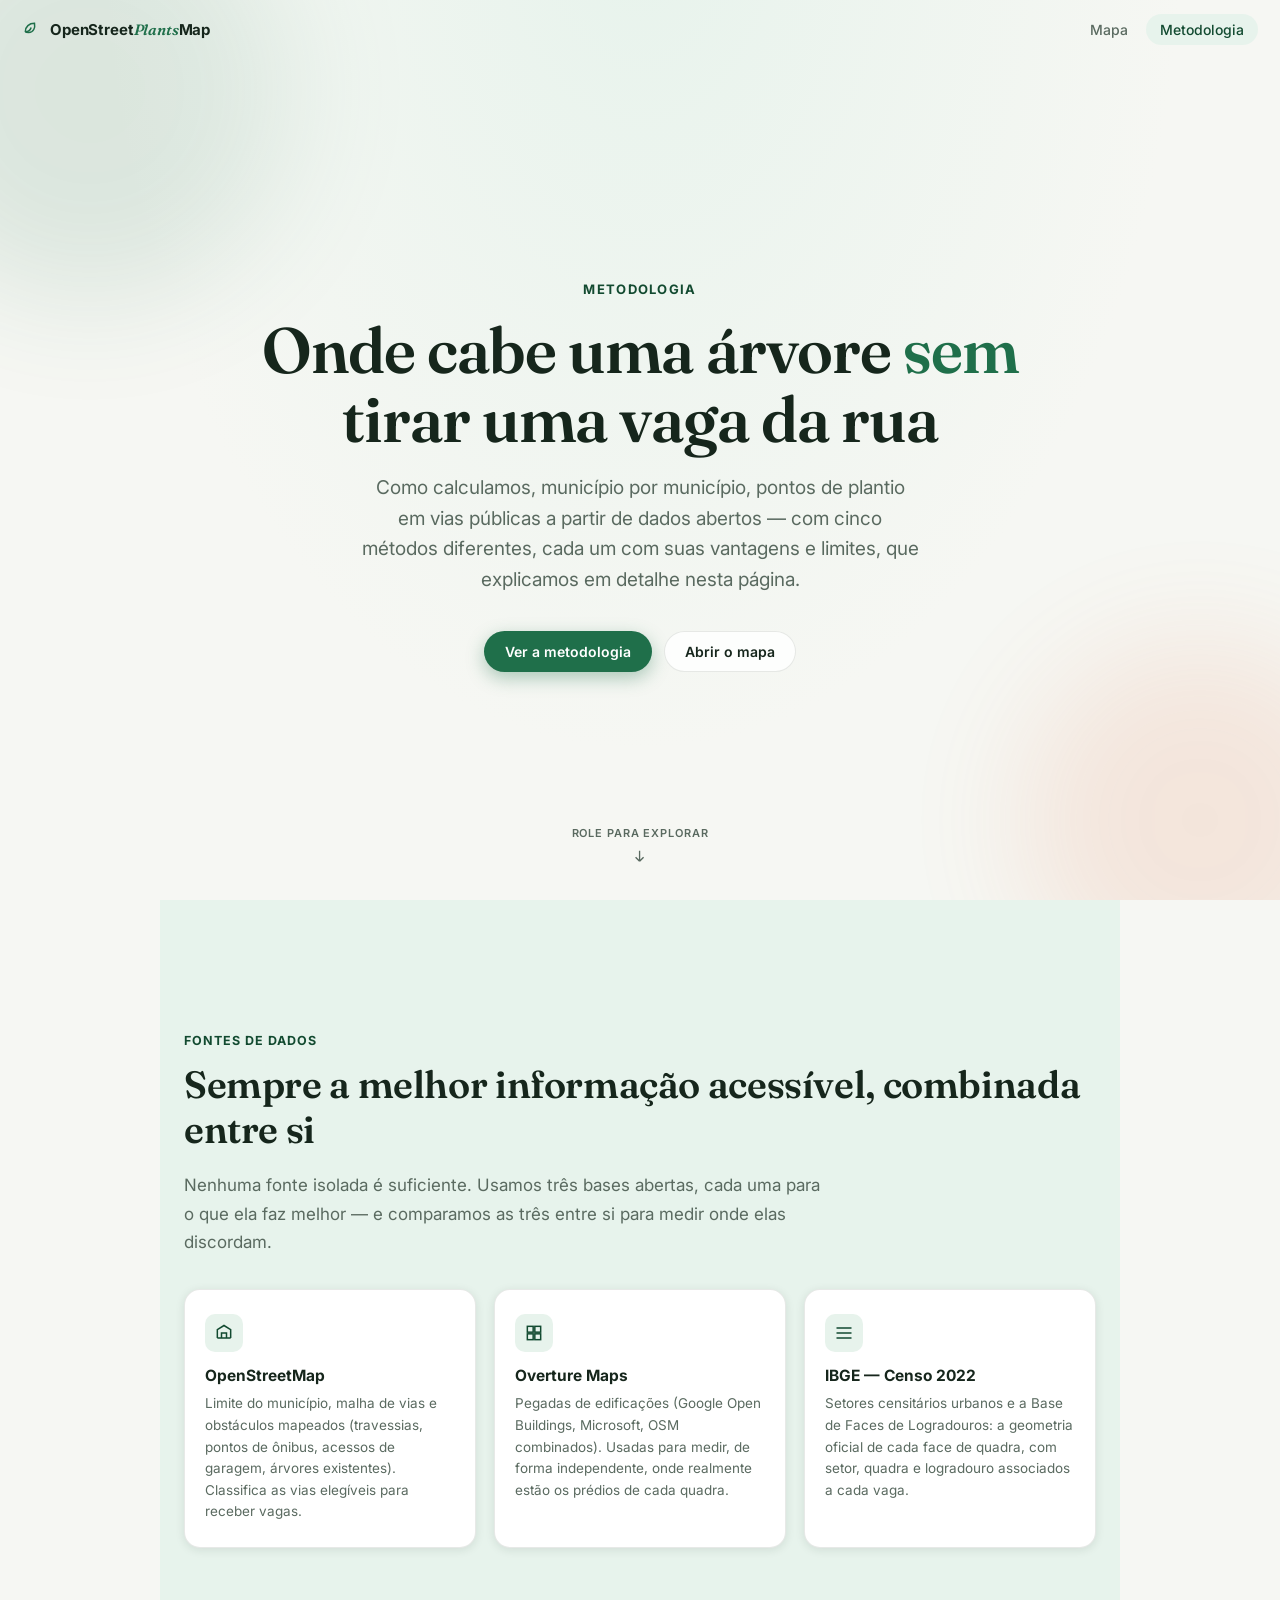
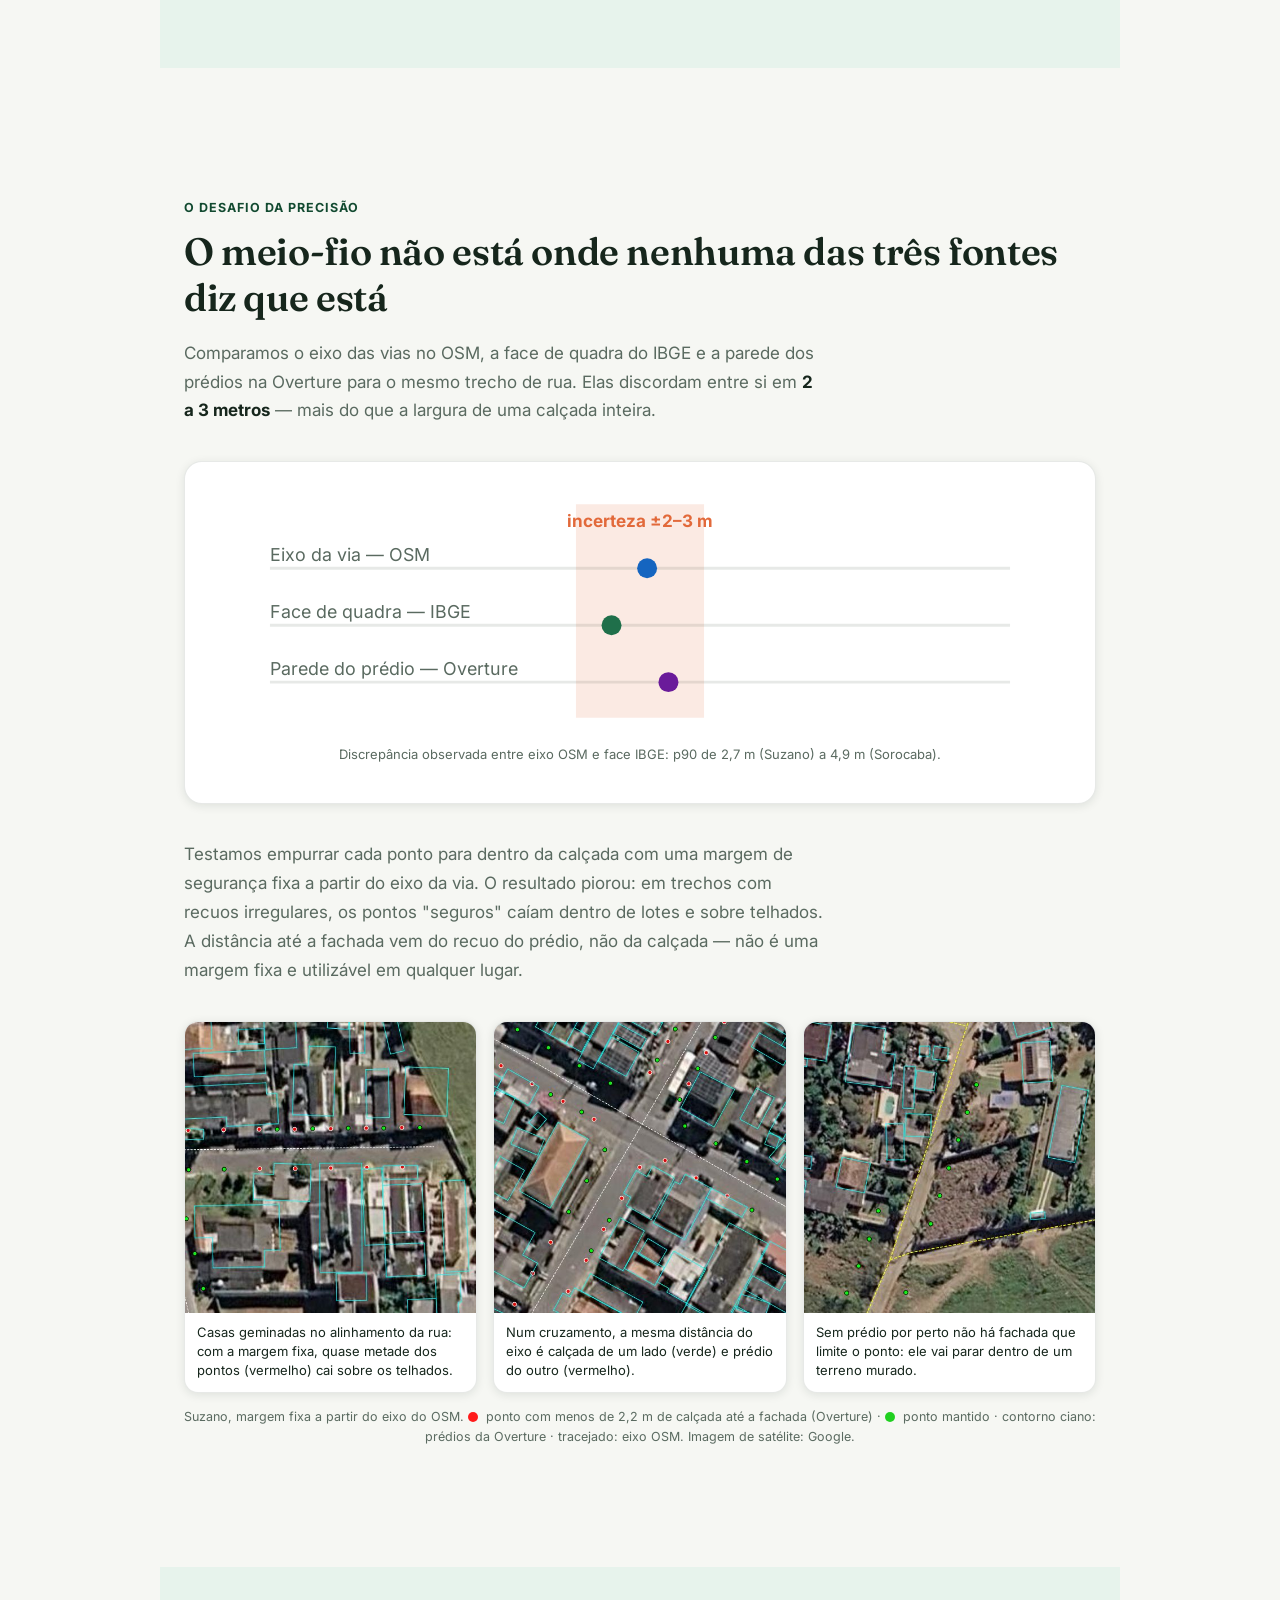
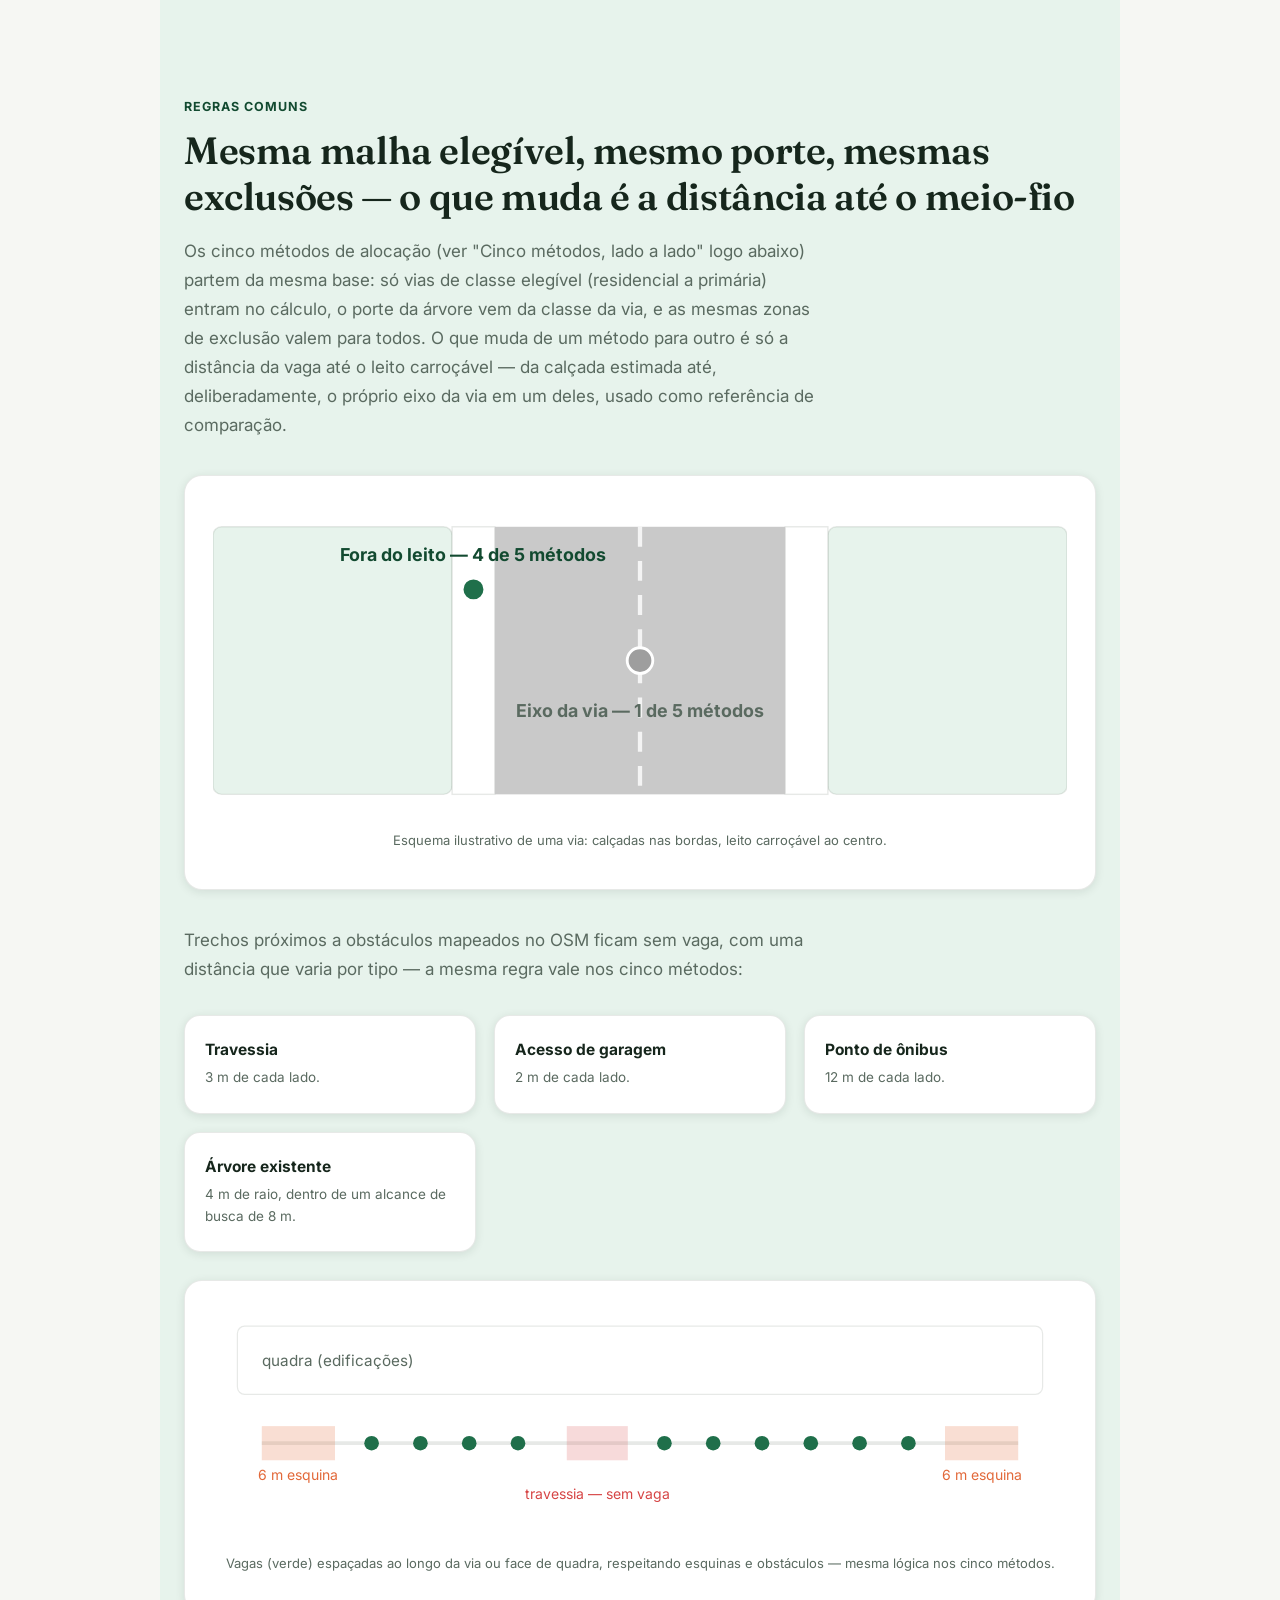
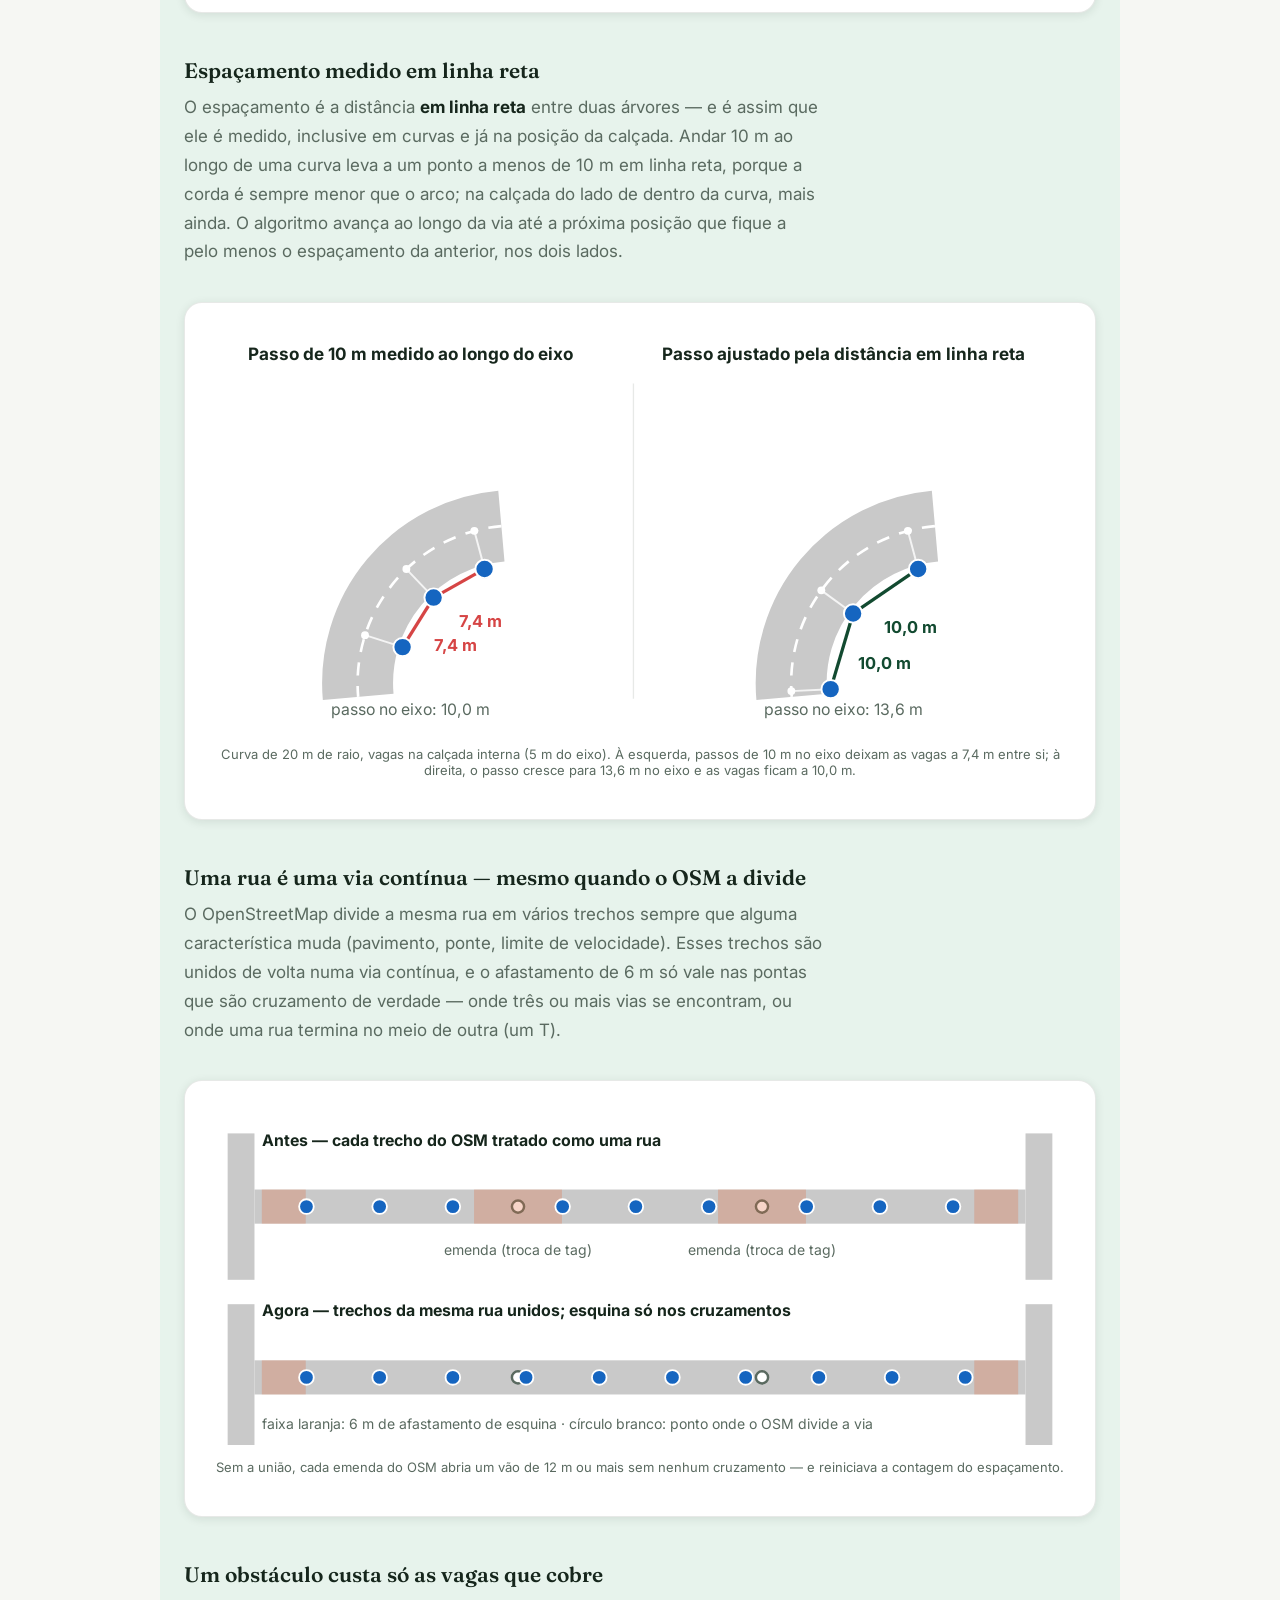
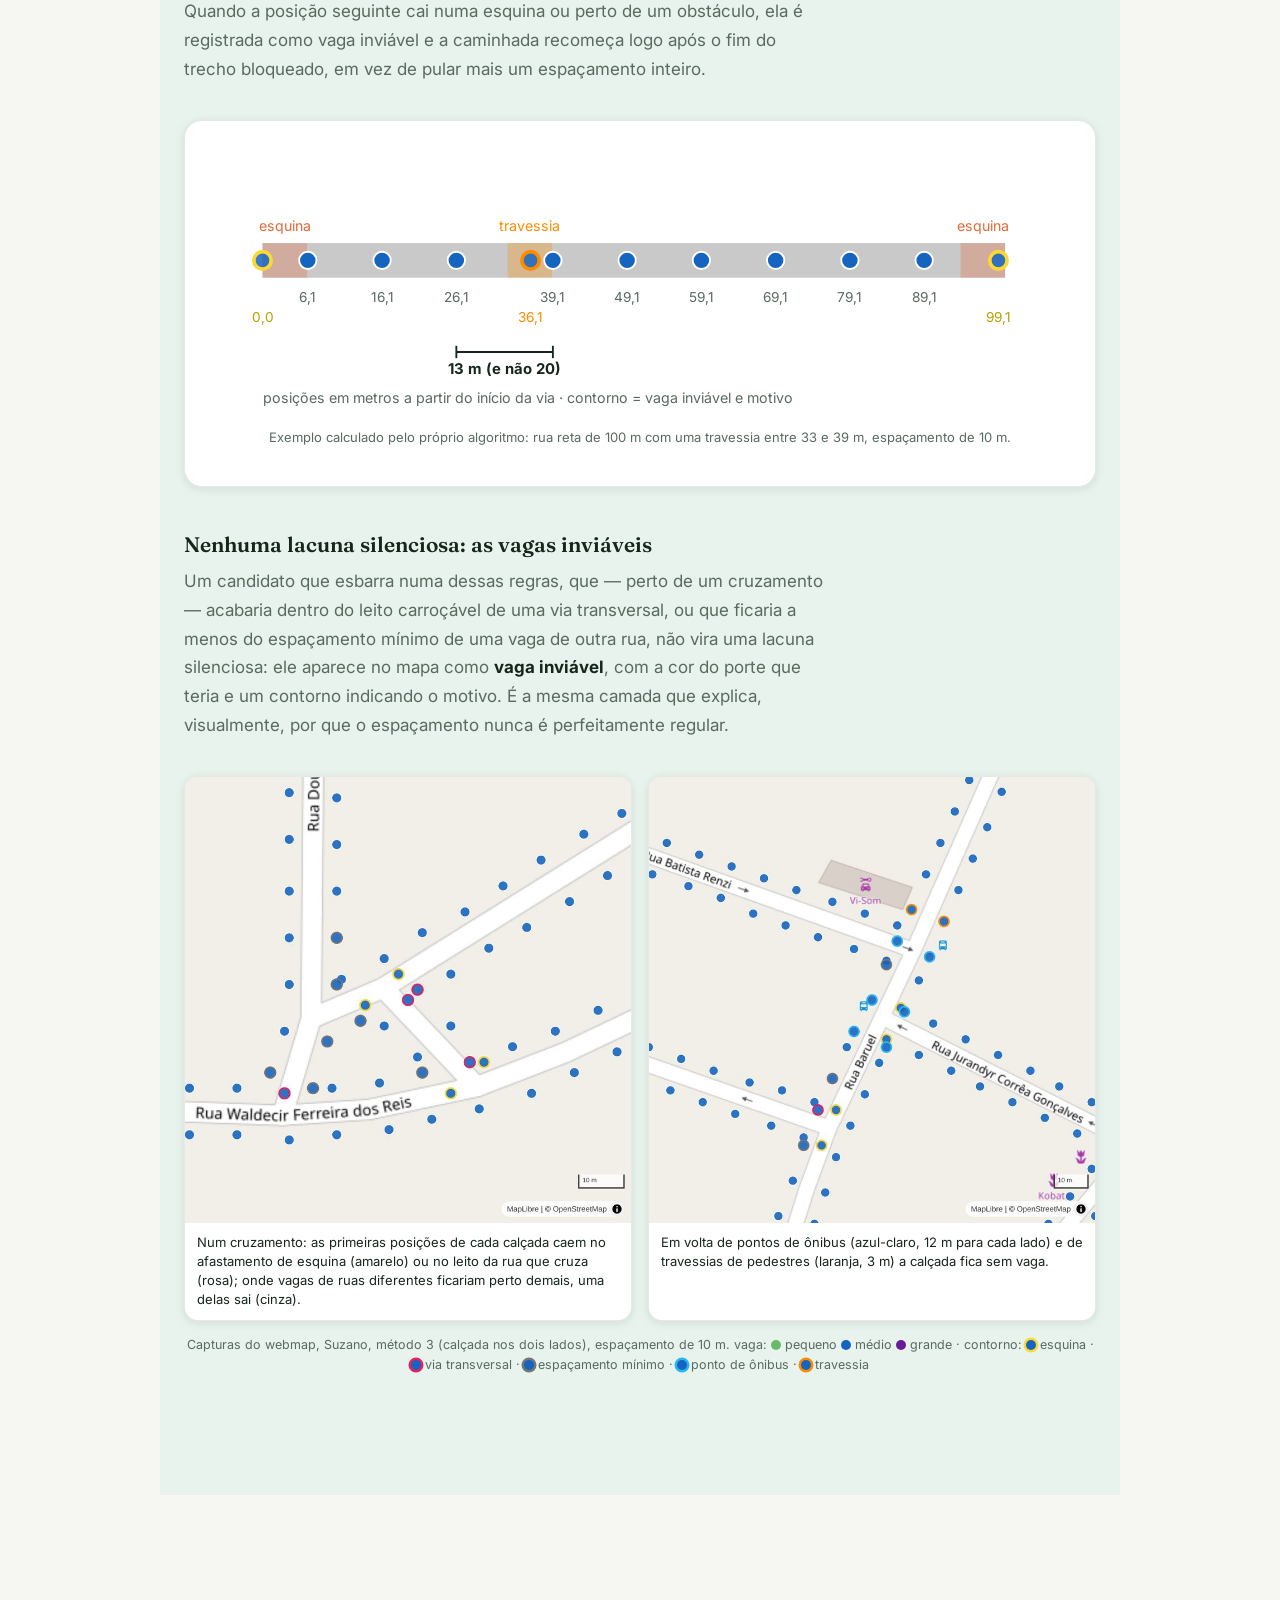
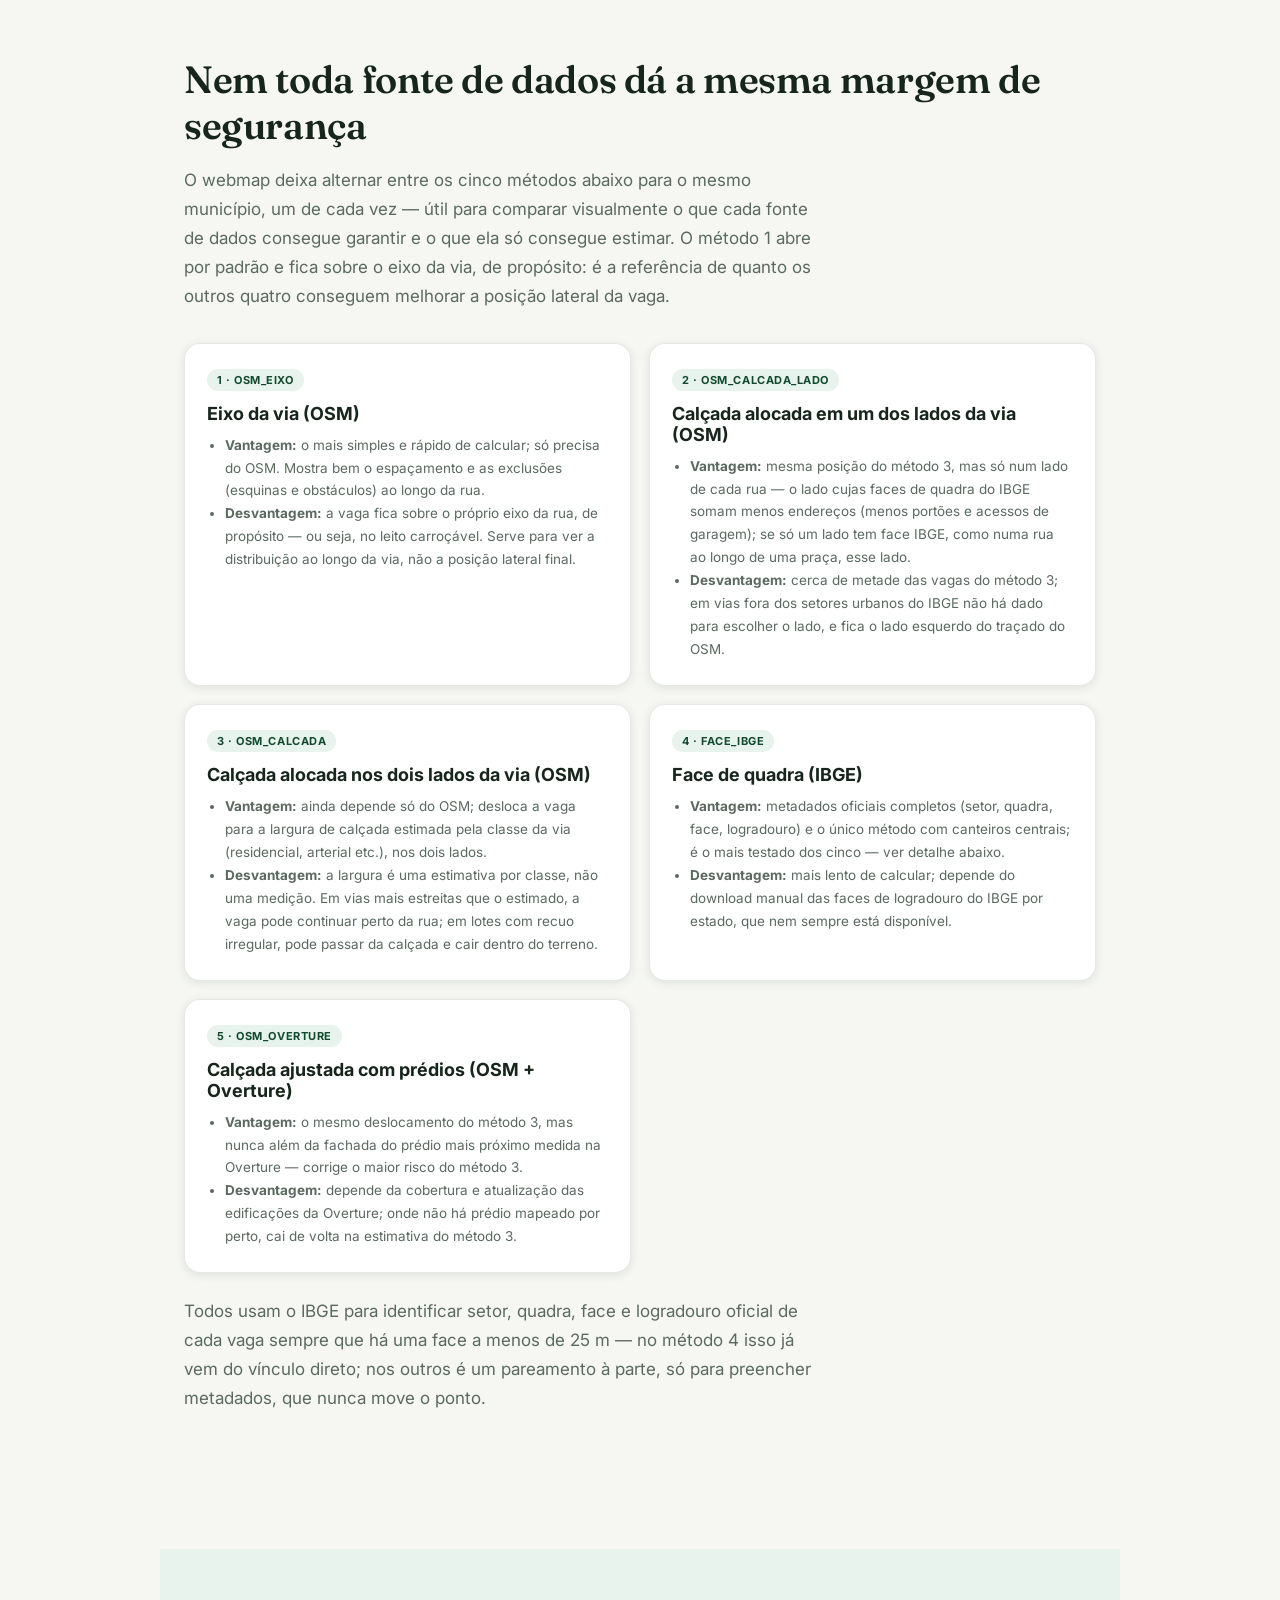
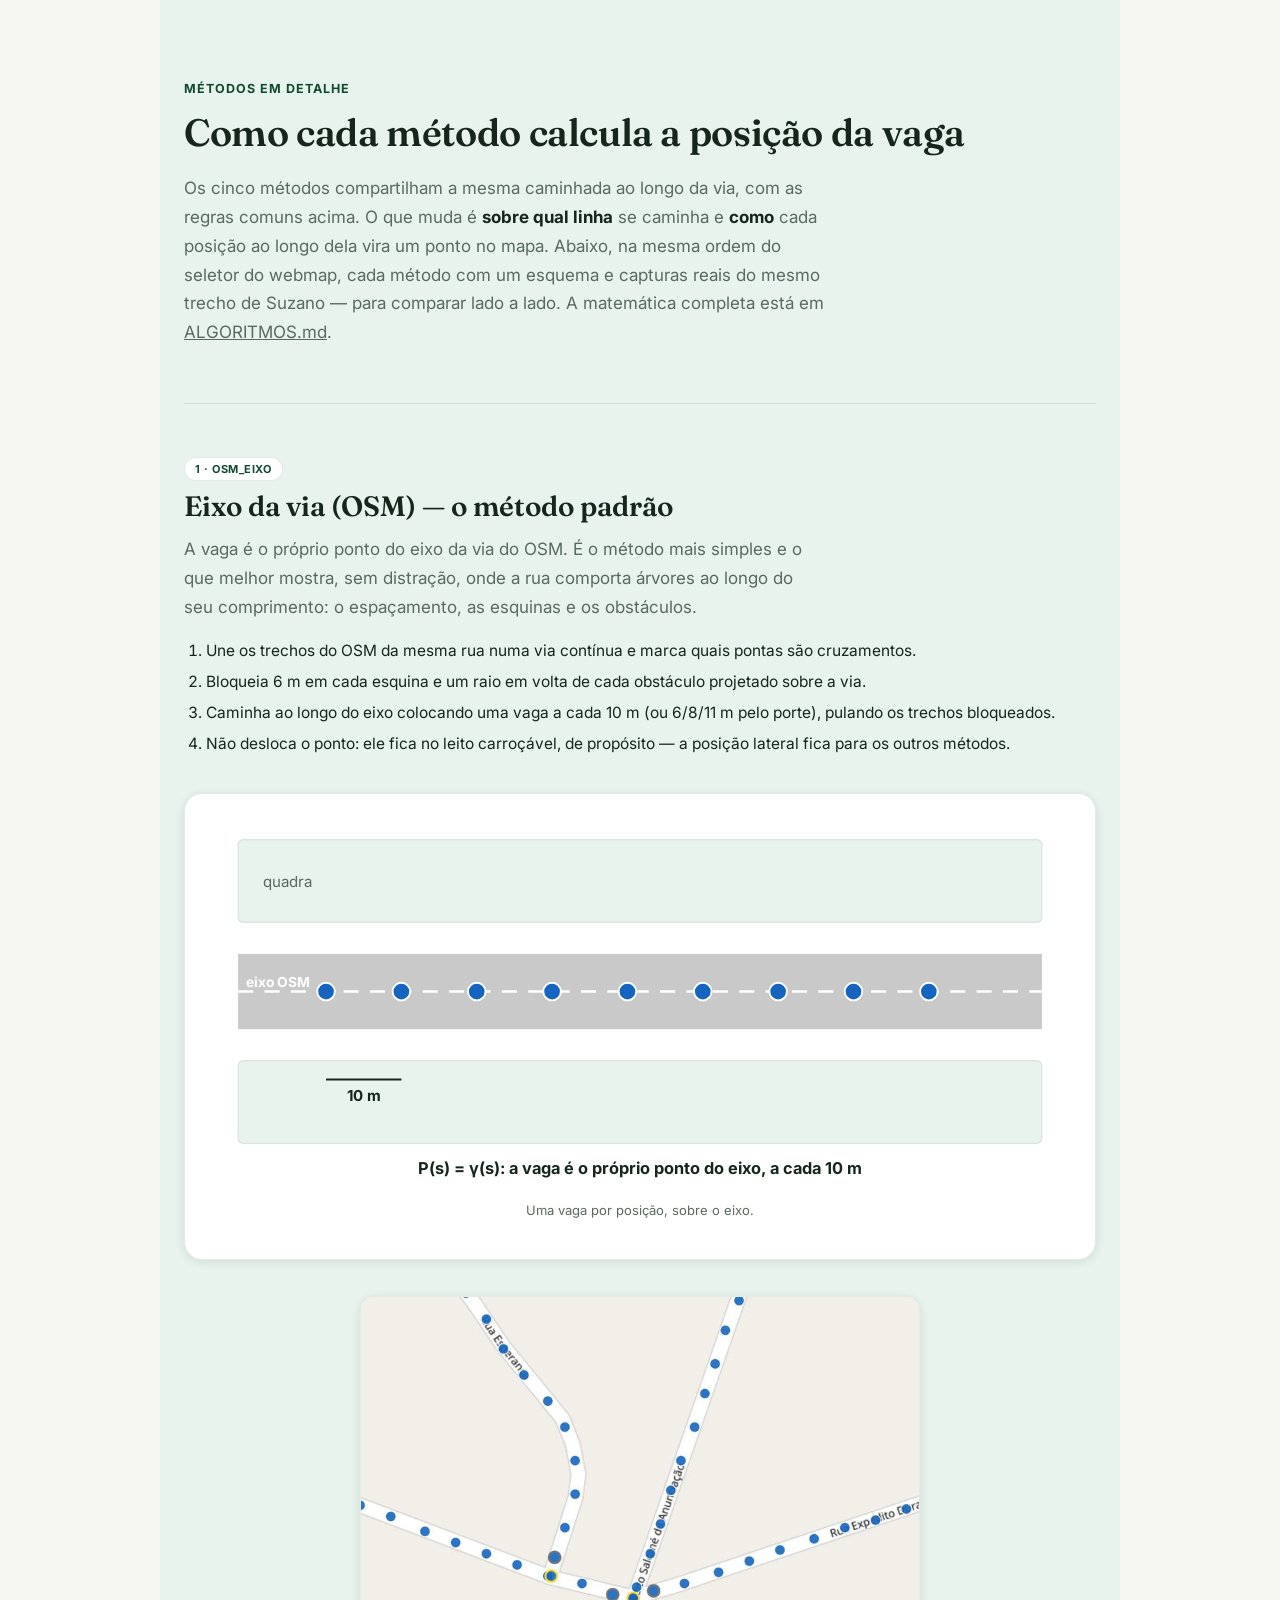
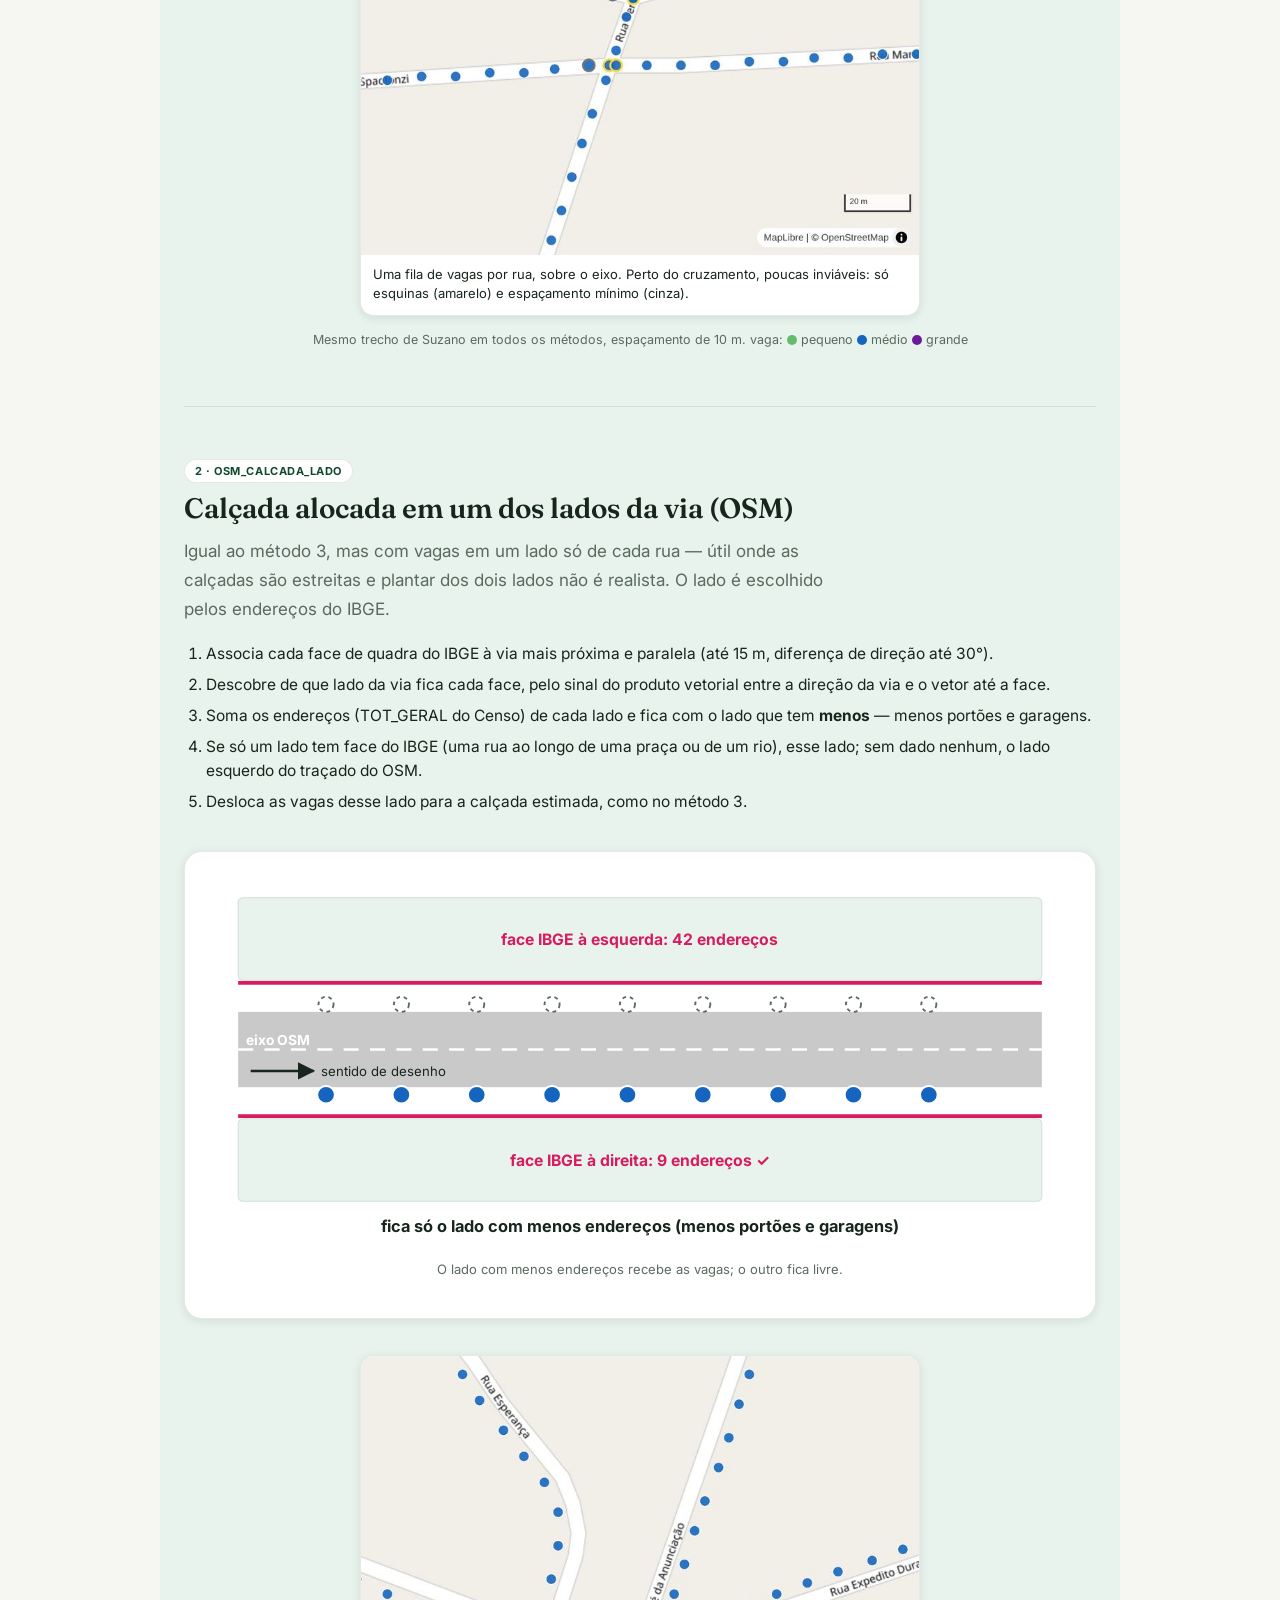
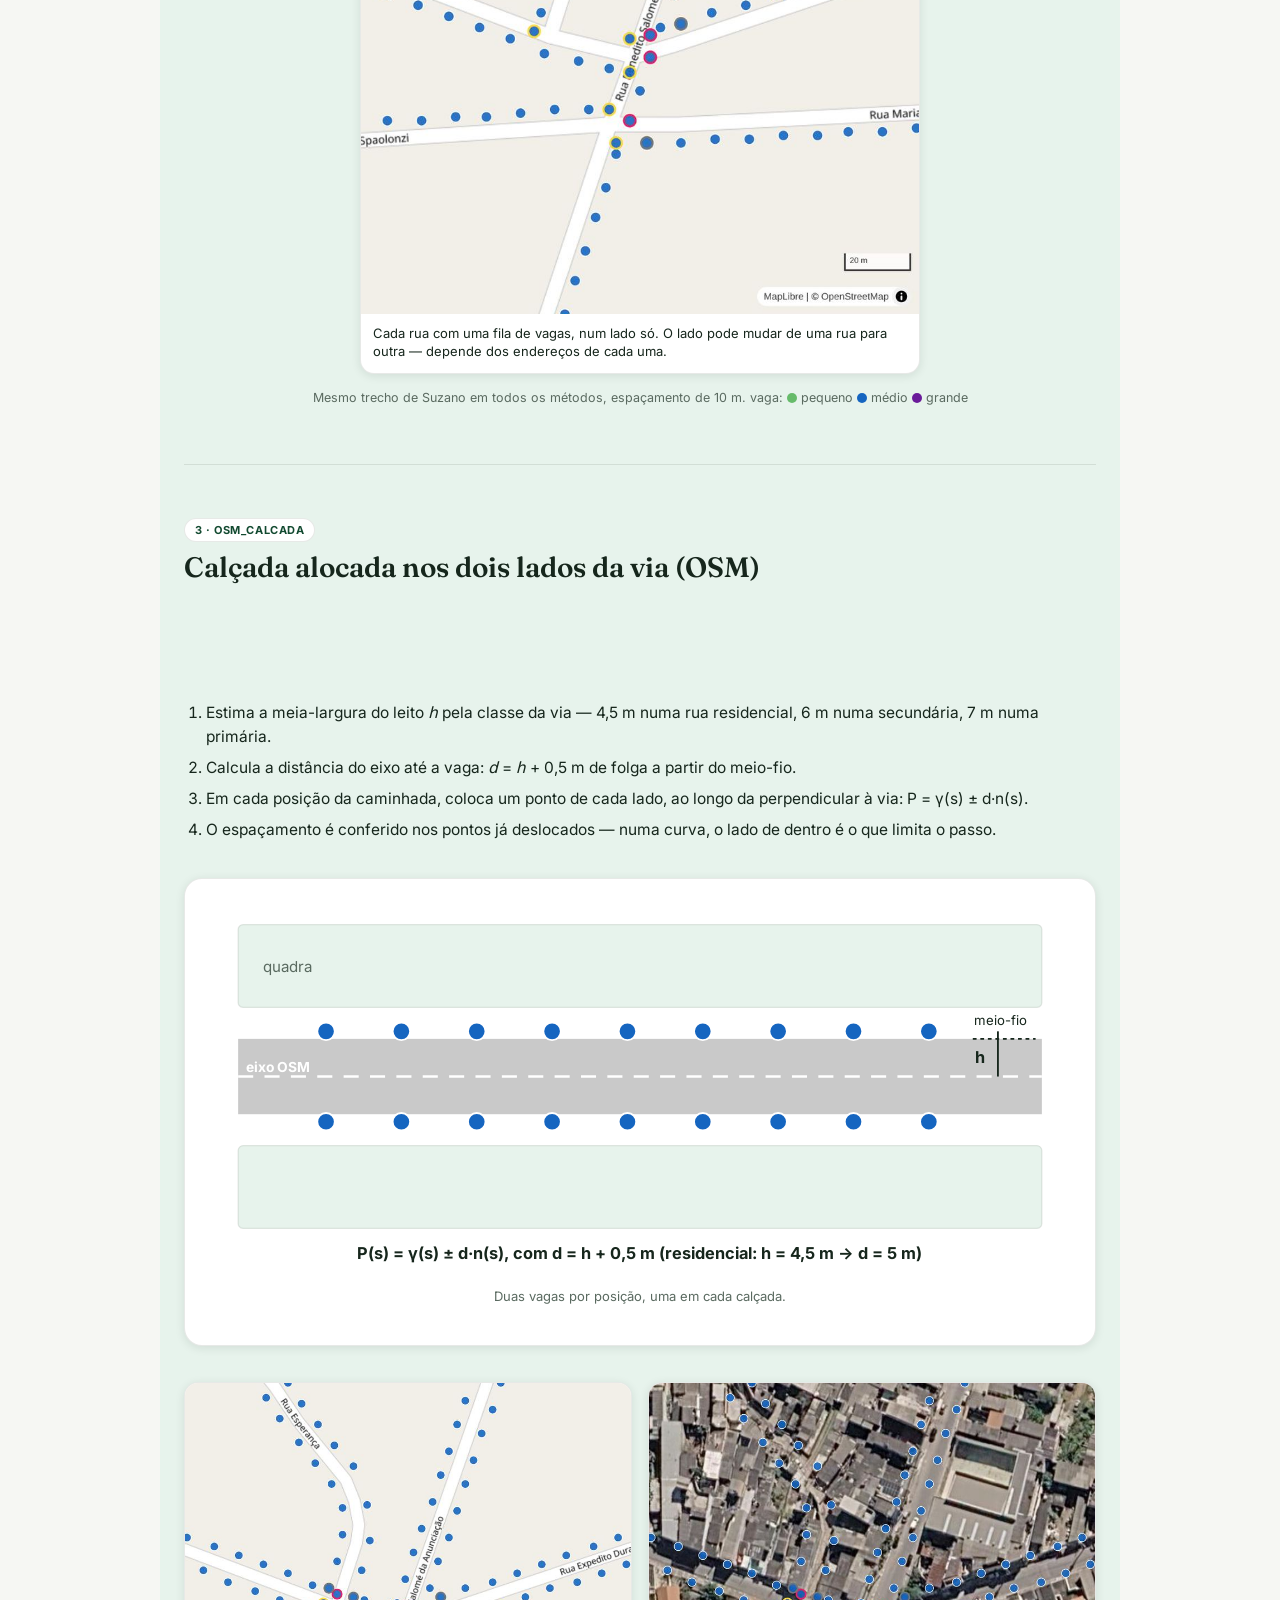
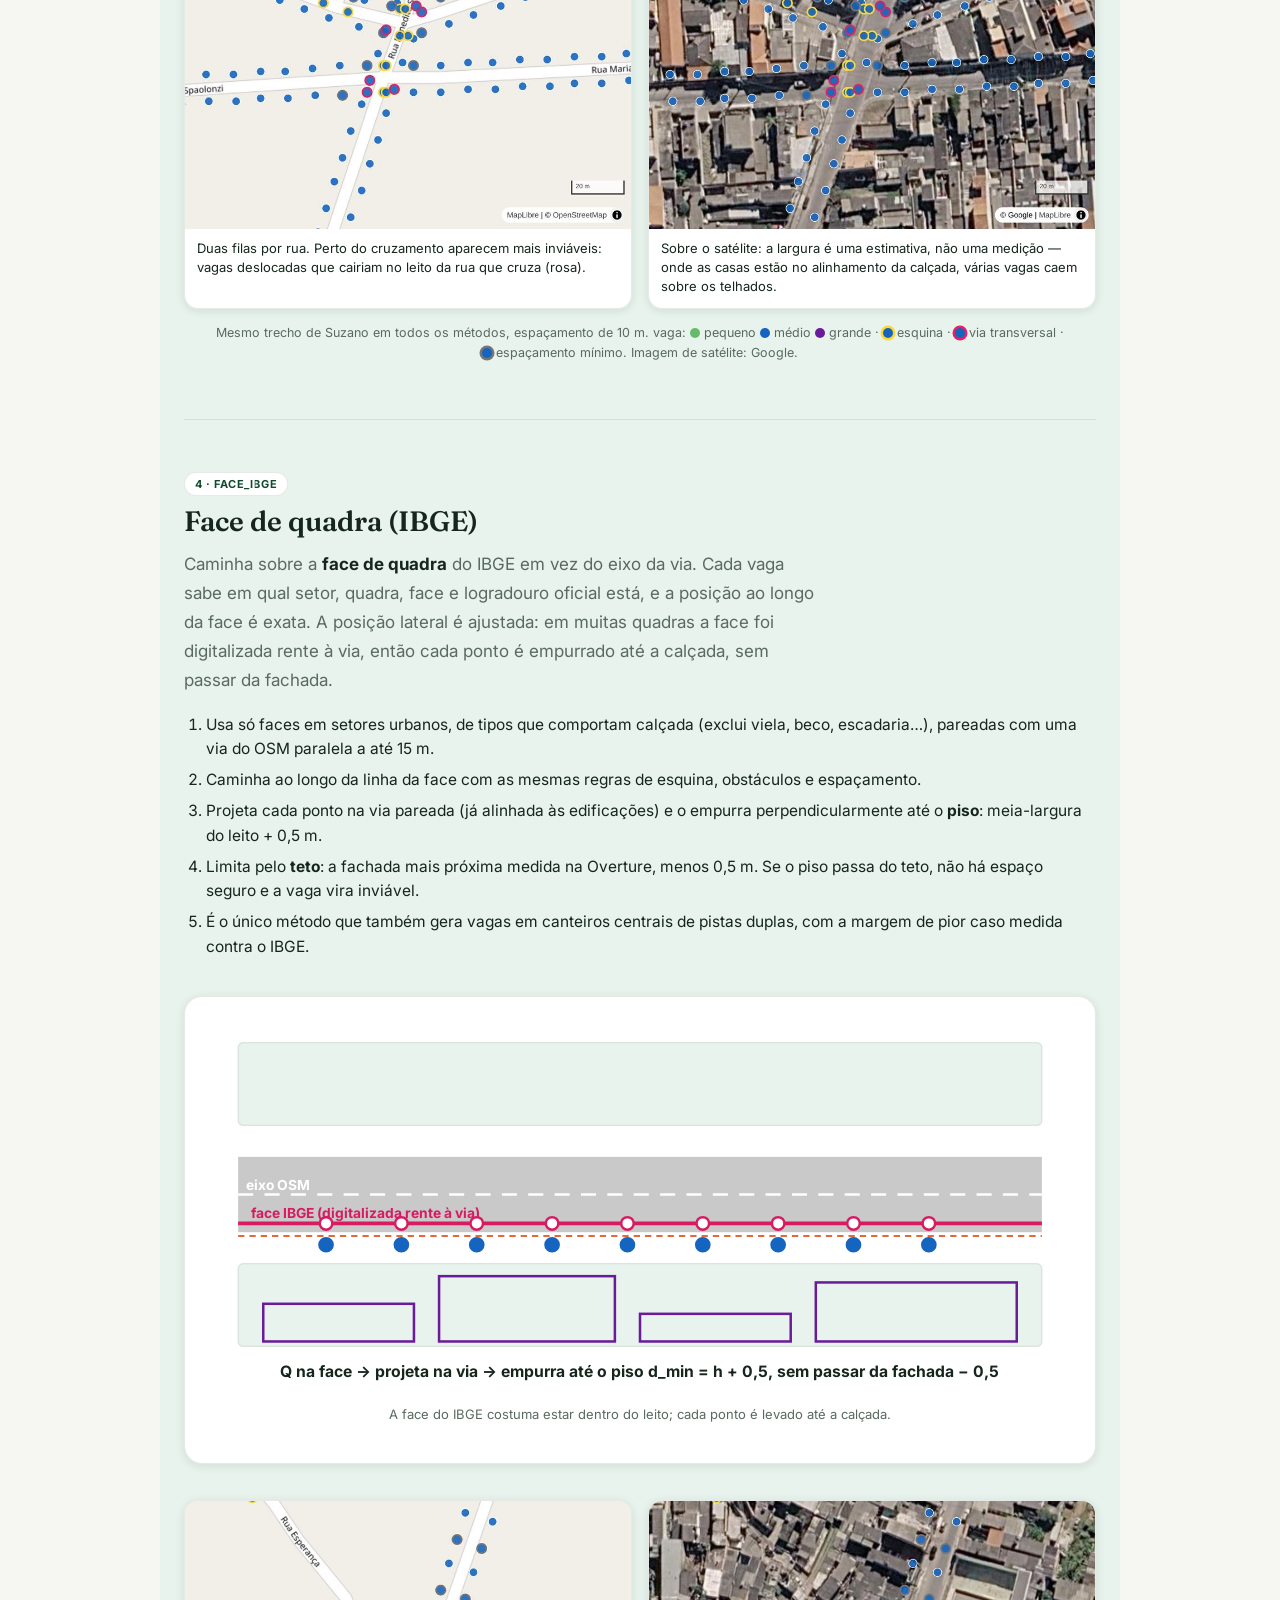
==== commit f0b23e79: "Ilustra a metodologia com exemplos reais e detalha os cinco métodos A seção "Métodos em detalhe" pas" ====
--- a/webmap/metodologia.html
+++ b/webmap/metodologia.html
@@ -7,7 +7,7 @@
   <meta name="description" content="Como calculamos as vagas de plantio de árvores em vias públicas: fontes de dados, limites de precisão e regras de alocação." />
   <link rel="icon" href="data:image/svg+xml,%3Csvg xmlns='http://www.w3.org/2000/svg' viewBox='0 0 24 24'%3E%3Ctext y='20' font-size='22'%3E%F0%9F%8C%B3%3C/text%3E%3C/svg%3E">
   <link rel="stylesheet" href="css/base.css?v=3" />
-  <link rel="stylesheet" href="css/metodologia.css?v=2" />
+  <link rel="stylesheet" href="css/metodologia.css?v=4" />
 </head>
 <body>
   <div class="progress-bar" id="progress-bar"></div>
@@ -118,6 +118,35 @@
       dentro de lotes e sobre telhados. A distância até a fachada vem do recuo do prédio, não da
       calçada — não é uma margem fixa e utilizável em qualquer lugar.
     </p>
+
+    <figure class="photo-figure reveal">
+      <div class="photo-grid">
+        <figure>
+          <img src="img/margem-fixa-telhados.jpg" width="518" height="517" loading="lazy"
+               alt="Rua com casas geminadas: pontos vermelhos, deslocados por margem fixa a partir do eixo, caem sobre os telhados das casas dos dois lados" />
+          <figcaption>Casas geminadas no alinhamento da rua: com a margem fixa, quase metade dos pontos
+            (vermelho) cai sobre os telhados.</figcaption>
+        </figure>
+        <figure>
+          <img src="img/margem-fixa-cruzamento.jpg" width="518" height="517" loading="lazy"
+               alt="Cruzamento no centro: pontos vermelhos sobre edificações e verdes na calçada, todos à mesma distância do eixo da via" />
+          <figcaption>Num cruzamento, a mesma distância do eixo é calçada de um lado (verde) e prédio do
+            outro (vermelho).</figcaption>
+        </figure>
+        <figure>
+          <img src="img/margem-fixa-lote.jpg" width="518" height="517" loading="lazy"
+               alt="Via sem edificação próxima: pontos deslocados do eixo caem dentro de um terreno murado e em área de vegetação" />
+          <figcaption>Sem prédio por perto não há fachada que limite o ponto: ele vai parar dentro de um
+            terreno murado.</figcaption>
+        </figure>
+      </div>
+      <figcaption class="caption">
+        Suzano, margem fixa a partir do eixo do OSM. <span class="key"><i style="background:#ff1a1a"></i>
+        ponto com menos de 2,2 m de calçada até a fachada (Overture)</span> ·
+        <span class="key"><i style="background:#20d020"></i> ponto mantido</span> ·
+        contorno ciano: prédios da Overture · tracejado: eixo OSM. Imagem de satélite: Google.
+      </figcaption>
+    </figure>
   </section>
 
   <!-- Regras comuns aos cinco métodos -->
@@ -193,17 +222,179 @@
       <p class="caption">Vagas (verde) espaçadas ao longo da via ou face de quadra, respeitando esquinas e obstáculos — mesma lógica nos cinco métodos.</p>
     </div>
 
-    <p class="lead reveal" style="margin-top:28px">
-      O espaçamento é medido em linha reta entre as vagas (inclusive em curvas e já na posição da
-      calçada), e trechos consecutivos da mesma rua no OSM são tratados como uma via contínua — o
-      afastamento de esquina só vale onde há cruzamento de fato. Um candidato que esbarra numa
-      dessas regras, que — perto de um cruzamento — acabaria dentro do leito carroçável de uma via
-      transversal, ou que ficaria a menos do espaçamento mínimo de uma vaga de outra rua, não vira
-      uma lacuna silenciosa: ele aparece no mapa
-      como <strong>vaga inviável</strong>, com a cor do porte que teria e um contorno indicando o
-      motivo. É a mesma camada que explica, visualmente, por que o espaçamento nunca é perfeitamente
-      regular.
-    </p>
+    <h3 class="sub-title reveal">Espaçamento medido em linha reta</h3>
+    <p class="lead reveal">
+      O espaçamento é a distância <strong>em linha reta</strong> entre duas árvores — e é assim que
+      ele é medido, inclusive em curvas e já na posição da calçada. Andar 10 m ao longo de uma curva
+      leva a um ponto a menos de 10 m em linha reta, porque a corda é sempre menor que o arco; na
+      calçada do lado de dentro da curva, mais ainda. O algoritmo avança ao longo da via até a próxima
+      posição que fique a pelo menos o espaçamento da anterior, nos dois lados.
+    </p>
+    <div class="diagram reveal">
+      <svg viewBox="0 0 650 305" role="img" aria-label="Numa curva, vagas na calçada interna espaçadas 10 m ao longo do eixo ficam a 7,4 m em linha reta; com o passo ajustado para 13,6 m no eixo, ficam a 10 m">
+        <text x="150" y="22" text-anchor="middle" font-size="13" fill="var(--fg)" font-weight="700">Passo de 10 m medido ao longo do eixo</text>
+        <path d="M 219.5 148.5 A 120 120 0 0 0 110.5 278.5" fill="none" stroke="#c9c9c9" stroke-width="54" />
+        <path d="M 219.5 148.5 A 120 120 0 0 0 110.5 278.5" fill="none" stroke="#fff" stroke-width="2" stroke-dasharray="10 8" />
+        <line x1="198.9" y1="152.1" x2="206.7" y2="181.1" stroke="#fff" stroke-width="1.5" opacity="0.8" />
+        <circle cx="198.9" cy="152.1" r="3" fill="#fff" />
+        <line x1="147.2" y1="181.2" x2="167.9" y2="202.9" stroke="#fff" stroke-width="1.5" opacity="0.8" />
+        <circle cx="147.2" cy="181.2" r="3" fill="#fff" />
+        <line x1="115.7" y1="231.5" x2="144.3" y2="240.6" stroke="#fff" stroke-width="1.5" opacity="0.8" />
+        <circle cx="115.7" cy="231.5" r="3" fill="#fff" />
+        <line class="fade" x1="206.7" y1="181.1" x2="167.9" y2="202.9" stroke="#d64545" stroke-width="2.5" />
+        <text class="fade" x="203.9" y="225.6" text-anchor="middle" font-size="12.5" fill="#d64545" font-weight="700">7,4 m</text>
+        <line class="fade" x1="167.9" y1="202.9" x2="144.3" y2="240.6" stroke="#d64545" stroke-width="2.5" />
+        <text class="fade" x="184.9" y="243.8" text-anchor="middle" font-size="12.5" fill="#d64545" font-weight="700">7,4 m</text>
+        <circle class="pop" cx="206.7" cy="181.1" r="7" fill="#1565c0" stroke="#fff" stroke-width="1.5" />
+        <circle class="pop" cx="167.9" cy="202.9" r="7" fill="#1565c0" stroke="#fff" stroke-width="1.5" />
+        <circle class="pop" cx="144.3" cy="240.6" r="7" fill="#1565c0" stroke="#fff" stroke-width="1.5" />
+        <text x="150" y="292" text-anchor="middle" font-size="12" fill="var(--muted)">passo no eixo: 10,0 m</text>
+        <text x="480" y="22" text-anchor="middle" font-size="13" fill="var(--fg)" font-weight="700">Passo ajustado pela distância em linha reta</text>
+        <path d="M 549.5 148.5 A 120 120 0 0 0 440.5 278.5" fill="none" stroke="#c9c9c9" stroke-width="54" />
+        <path d="M 549.5 148.5 A 120 120 0 0 0 440.5 278.5" fill="none" stroke="#fff" stroke-width="2" stroke-dasharray="10 8" />
+        <line x1="528.9" y1="152.1" x2="536.7" y2="181.1" stroke="#fff" stroke-width="1.5" opacity="0.8" />
+        <circle cx="528.9" cy="152.1" r="3" fill="#fff" />
+        <line x1="463" y1="197.4" x2="487.2" y2="215" stroke="#fff" stroke-width="1.5" opacity="0.8" />
+        <circle cx="463" cy="197.4" r="3" fill="#fff" />
+        <line x1="440.2" y1="274.1" x2="470.1" y2="272.6" stroke="#fff" stroke-width="1.5" opacity="0.8" />
+        <circle cx="440.2" cy="274.1" r="3" fill="#fff" />
+        <line class="fade" x1="536.7" y1="181.1" x2="487.2" y2="215" stroke="var(--primary-dark)" stroke-width="2.5" />
+        <text class="fade" x="531.2" y="230.1" text-anchor="middle" font-size="12.5" fill="var(--primary-dark)" font-weight="700">10,0 m</text>
+        <line class="fade" x1="487.2" y1="215" x2="470.1" y2="272.6" stroke="var(--primary-dark)" stroke-width="2.5" />
+        <text class="fade" x="511.3" y="257.5" text-anchor="middle" font-size="12.5" fill="var(--primary-dark)" font-weight="700">10,0 m</text>
+        <circle class="pop" cx="536.7" cy="181.1" r="7" fill="#1565c0" stroke="#fff" stroke-width="1.5" />
+        <circle class="pop" cx="487.2" cy="215" r="7" fill="#1565c0" stroke="#fff" stroke-width="1.5" />
+        <circle class="pop" cx="470.1" cy="272.6" r="7" fill="#1565c0" stroke="#fff" stroke-width="1.5" />
+        <text x="480" y="292" text-anchor="middle" font-size="12" fill="var(--muted)">passo no eixo: 13,6 m</text>
+        <line x1="320" y1="40" x2="320" y2="280" stroke="var(--border)" />
+      </svg>
+      <p class="caption">Curva de 20 m de raio, vagas na calçada interna (5 m do eixo). À esquerda, passos de 10 m no eixo deixam as vagas a 7,4 m entre si; à direita, o passo cresce para 13,6 m no eixo e as vagas ficam a 10,0 m.</p>
+    </div>
+
+    <h3 class="sub-title reveal">Uma rua é uma via contínua — mesmo quando o OSM a divide</h3>
+    <p class="lead reveal">
+      O OpenStreetMap divide a mesma rua em vários trechos sempre que alguma característica muda
+      (pavimento, ponte, limite de velocidade). Esses trechos são unidos de volta numa via contínua,
+      e o afastamento de 6 m só vale nas pontas que são cruzamento de verdade — onde três ou mais vias
+      se encontram, ou onde uma rua termina no meio de outra (um T).
+    </p>
+    <div class="diagram reveal">
+      <svg viewBox="0 0 700 275" role="img" aria-label="Antes, cada emenda do OSM recebia afastamento de esquina e reiniciava o espaçamento; agora a rua é uma via contínua e o afastamento só vale nos cruzamentos">
+        <text x="40" y="30" text-anchor="start" font-size="13" fill="var(--fg)" font-weight="700">Antes — cada trecho do OSM tratado como uma rua</text>
+        <rect x="12" y="20" width="22" height="120" fill="#c9c9c9" />
+        <rect x="666" y="20" width="22" height="120" fill="#c9c9c9" />
+        <rect x="34" y="66" width="632" height="28" fill="#c9c9c9" />
+        <circle cx="250" cy="80" r="5" fill="#fff" stroke="var(--muted)" stroke-width="2" />
+        <circle cx="450" cy="80" r="5" fill="#fff" stroke="var(--muted)" stroke-width="2" />
+        <rect class="fade" x="40" y="66" width="36" height="28" fill="var(--accent)" fill-opacity="0.28" />
+        <rect class="fade" x="214" y="66" width="36" height="28" fill="var(--accent)" fill-opacity="0.28" />
+        <circle class="pop" cx="76.6" cy="80" r="6" fill="#1565c0" stroke="#fff" stroke-width="1.5" />
+        <circle class="pop" cx="136.6" cy="80" r="6" fill="#1565c0" stroke="#fff" stroke-width="1.5" />
+        <circle class="pop" cx="196.6" cy="80" r="6" fill="#1565c0" stroke="#fff" stroke-width="1.5" />
+        <rect class="fade" x="250" y="66" width="36" height="28" fill="var(--accent)" fill-opacity="0.28" />
+        <rect class="fade" x="414" y="66" width="36" height="28" fill="var(--accent)" fill-opacity="0.28" />
+        <circle class="pop" cx="286.6" cy="80" r="6" fill="#1565c0" stroke="#fff" stroke-width="1.5" />
+        <circle class="pop" cx="346.6" cy="80" r="6" fill="#1565c0" stroke="#fff" stroke-width="1.5" />
+        <circle class="pop" cx="406.6" cy="80" r="6" fill="#1565c0" stroke="#fff" stroke-width="1.5" />
+        <rect class="fade" x="450" y="66" width="36" height="28" fill="var(--accent)" fill-opacity="0.28" />
+        <rect class="fade" x="624" y="66" width="36" height="28" fill="var(--accent)" fill-opacity="0.28" />
+        <circle class="pop" cx="486.6" cy="80" r="6" fill="#1565c0" stroke="#fff" stroke-width="1.5" />
+        <circle class="pop" cx="546.6" cy="80" r="6" fill="#1565c0" stroke="#fff" stroke-width="1.5" />
+        <circle class="pop" cx="606.6" cy="80" r="6" fill="#1565c0" stroke="#fff" stroke-width="1.5" />
+        <text x="250" y="120" text-anchor="middle" font-size="11.5" fill="var(--muted)">emenda (troca de tag)</text>
+        <text x="450" y="120" text-anchor="middle" font-size="11.5" fill="var(--muted)">emenda (troca de tag)</text>
+        <text x="40" y="170" text-anchor="start" font-size="13" fill="var(--fg)" font-weight="700">Agora — trechos da mesma rua unidos; esquina só nos cruzamentos</text>
+        <rect x="12" y="160" width="22" height="120" fill="#c9c9c9" />
+        <rect x="666" y="160" width="22" height="120" fill="#c9c9c9" />
+        <rect x="34" y="206" width="632" height="28" fill="#c9c9c9" />
+        <circle cx="250" cy="220" r="5" fill="#fff" stroke="var(--muted)" stroke-width="2" />
+        <circle cx="450" cy="220" r="5" fill="#fff" stroke="var(--muted)" stroke-width="2" />
+        <rect class="fade" x="40" y="206" width="36" height="28" fill="var(--accent)" fill-opacity="0.28" />
+        <rect class="fade" x="624" y="206" width="36" height="28" fill="var(--accent)" fill-opacity="0.28" />
+        <circle class="pop" cx="76.6" cy="220" r="6" fill="#1565c0" stroke="#fff" stroke-width="1.5" />
+        <circle class="pop" cx="136.6" cy="220" r="6" fill="#1565c0" stroke="#fff" stroke-width="1.5" />
+        <circle class="pop" cx="196.6" cy="220" r="6" fill="#1565c0" stroke="#fff" stroke-width="1.5" />
+        <circle class="pop" cx="256.6" cy="220" r="6" fill="#1565c0" stroke="#fff" stroke-width="1.5" />
+        <circle class="pop" cx="316.6" cy="220" r="6" fill="#1565c0" stroke="#fff" stroke-width="1.5" />
+        <circle class="pop" cx="376.6" cy="220" r="6" fill="#1565c0" stroke="#fff" stroke-width="1.5" />
+        <circle class="pop" cx="436.6" cy="220" r="6" fill="#1565c0" stroke="#fff" stroke-width="1.5" />
+        <circle class="pop" cx="496.6" cy="220" r="6" fill="#1565c0" stroke="#fff" stroke-width="1.5" />
+        <circle class="pop" cx="556.6" cy="220" r="6" fill="#1565c0" stroke="#fff" stroke-width="1.5" />
+        <circle class="pop" cx="616.6" cy="220" r="6" fill="#1565c0" stroke="#fff" stroke-width="1.5" />
+        <text x="40" y="262" text-anchor="start" font-size="11.5" fill="var(--muted)">faixa laranja: 6 m de afastamento de esquina · círculo branco: ponto onde o OSM divide a via</text>
+      </svg>
+      <p class="caption">Sem a união, cada emenda do OSM abria um vão de 12 m ou mais sem nenhum cruzamento — e reiniciava a contagem do espaçamento.</p>
+    </div>
+
+    <h3 class="sub-title reveal">Um obstáculo custa só as vagas que cobre</h3>
+    <p class="lead reveal">
+      Quando a posição seguinte cai numa esquina ou perto de um obstáculo, ela é registrada como vaga
+      inviável e a caminhada recomeça logo após o fim do trecho bloqueado, em vez de pular mais um
+      espaçamento inteiro.
+    </p>
+    <div class="diagram reveal">
+      <svg viewBox="0 0 690 215" role="img" aria-label="Rua de 100 m com esquinas nas pontas e uma travessia entre 33 e 39 m: as vagas caem em 6,1, 16,1 e 26,1 m, a candidata em 36,1 m é inviável e a caminhada retoma em 39,1 m">
+        <rect x="40" y="76" width="600" height="28" fill="#c9c9c9" />
+        <rect class="fade" x="40" y="76" width="36" height="28" fill="var(--accent)" fill-opacity="0.3" />
+        <rect class="fade" x="238" y="76" width="36" height="28" fill="#fb8c00" fill-opacity="0.3" />
+        <rect class="fade" x="604" y="76" width="36" height="28" fill="var(--accent)" fill-opacity="0.3" />
+        <text x="58" y="66" text-anchor="middle" font-size="11.5" fill="var(--accent)">esquina</text>
+        <text x="256" y="66" text-anchor="middle" font-size="11.5" fill="#fb8c00">travessia</text>
+        <text x="622" y="66" text-anchor="middle" font-size="11.5" fill="var(--accent)">esquina</text>
+        <circle class="pop" cx="76.6" cy="90" r="7" fill="#1565c0" stroke="#fff" stroke-width="1.5" />
+        <text x="76.6" y="124" text-anchor="middle" font-size="11" fill="var(--muted)">6,1</text>
+        <circle class="pop" cx="136.6" cy="90" r="7" fill="#1565c0" stroke="#fff" stroke-width="1.5" />
+        <text x="136.6" y="124" text-anchor="middle" font-size="11" fill="var(--muted)">16,1</text>
+        <circle class="pop" cx="196.6" cy="90" r="7" fill="#1565c0" stroke="#fff" stroke-width="1.5" />
+        <text x="196.6" y="124" text-anchor="middle" font-size="11" fill="var(--muted)">26,1</text>
+        <circle class="pop" cx="274.6" cy="90" r="7" fill="#1565c0" stroke="#fff" stroke-width="1.5" />
+        <text x="274.6" y="124" text-anchor="middle" font-size="11" fill="var(--muted)">39,1</text>
+        <circle class="pop" cx="334.6" cy="90" r="7" fill="#1565c0" stroke="#fff" stroke-width="1.5" />
+        <text x="334.6" y="124" text-anchor="middle" font-size="11" fill="var(--muted)">49,1</text>
+        <circle class="pop" cx="394.6" cy="90" r="7" fill="#1565c0" stroke="#fff" stroke-width="1.5" />
+        <text x="394.6" y="124" text-anchor="middle" font-size="11" fill="var(--muted)">59,1</text>
+        <circle class="pop" cx="454.6" cy="90" r="7" fill="#1565c0" stroke="#fff" stroke-width="1.5" />
+        <text x="454.6" y="124" text-anchor="middle" font-size="11" fill="var(--muted)">69,1</text>
+        <circle class="pop" cx="514.6" cy="90" r="7" fill="#1565c0" stroke="#fff" stroke-width="1.5" />
+        <text x="514.6" y="124" text-anchor="middle" font-size="11" fill="var(--muted)">79,1</text>
+        <circle class="pop" cx="574.6" cy="90" r="7" fill="#1565c0" stroke="#fff" stroke-width="1.5" />
+        <text x="574.6" y="124" text-anchor="middle" font-size="11" fill="var(--muted)">89,1</text>
+        <circle cx="40" cy="90" r="7" fill="#1565c0" fill-opacity="0.85" stroke="#fdd835" stroke-width="3" />
+        <text x="40" y="140" text-anchor="middle" font-size="11" fill="#b8a000">0,0</text>
+        <circle cx="256.6" cy="90" r="7" fill="#1565c0" fill-opacity="0.85" stroke="#fb8c00" stroke-width="3" />
+        <text x="256.6" y="140" text-anchor="middle" font-size="11" fill="#fb8c00">36,1</text>
+        <circle cx="634.6" cy="90" r="7" fill="#1565c0" fill-opacity="0.85" stroke="#fdd835" stroke-width="3" />
+        <text x="634.6" y="140" text-anchor="middle" font-size="11" fill="#b8a000">99,1</text>
+        <line x1="196.6" y1="164" x2="274.6" y2="164" stroke="var(--fg)" stroke-width="1.5" />
+        <line x1="196.6" y1="159" x2="196.6" y2="169" stroke="var(--fg)" stroke-width="1.5" />
+        <line x1="274.6" y1="159" x2="274.6" y2="169" stroke="var(--fg)" stroke-width="1.5" />
+        <text x="235.6" y="182" text-anchor="middle" font-size="12" fill="var(--fg)" font-weight="700">13 m (e não 20)</text>
+        <text x="40" y="205" text-anchor="start" font-size="11.5" fill="var(--muted)">posições em metros a partir do início da via · contorno = vaga inviável e motivo</text>
+      </svg>
+      <p class="caption">Exemplo calculado pelo próprio algoritmo: rua reta de 100 m com uma travessia entre 33 e 39 m, espaçamento de 10 m.</p>
+    </div>
+
+    <h3 class="sub-title reveal">Nenhuma lacuna silenciosa: as vagas inviáveis</h3>
+    <p class="lead reveal">
+      Um candidato que esbarra numa dessas regras, que — perto de um cruzamento — acabaria dentro do
+      leito carroçável de uma via transversal, ou que ficaria a menos do espaçamento mínimo de uma vaga
+      de outra rua, não vira uma lacuna silenciosa: ele aparece no mapa como <strong>vaga
+      inviável</strong>, com a cor do porte que teria e um contorno indicando o motivo. É a mesma
+      camada que explica, visualmente, por que o espaçamento nunca é perfeitamente regular.
+    </p>
+    <figure class="photo-figure reveal">
+      <div class="photo-grid">
+        <figure>
+          <img src="img/inviaveis-cruzamento.jpg" width="800" height="800" loading="lazy" alt="Cruzamento em Suzano com vagas azuis nas calçadas e, perto das esquinas, vagas inviáveis com contorno amarelo, rosa e cinza" />
+          <figcaption>Num cruzamento: as primeiras posições de cada calçada caem no afastamento de esquina (amarelo) ou no leito da rua que cruza (rosa); onde vagas de ruas diferentes ficariam perto demais, uma delas sai (cinza).</figcaption>
+        </figure>
+        <figure>
+          <img src="img/inviaveis-onibus.jpg" width="800" height="800" loading="lazy" alt="Rua em Suzano com pontos de ônibus: vagas inviáveis com contorno azul-claro em volta dos pontos e laranja junto às travessias" />
+          <figcaption>Em volta de pontos de ônibus (azul-claro, 12 m para cada lado) e de travessias de pedestres (laranja, 3 m) a calçada fica sem vaga.</figcaption>
+        </figure>
+      </div>
+      <figcaption class="caption">Capturas do webmap, Suzano, método 3 (calçada nos dois lados), espaçamento de 10 m. <span class="key">vaga: <i style="background:#66bb6a"></i>pequeno <i style="background:#1565c0"></i>médio <i style="background:#6a1b9a"></i>grande</span> · contorno: <span class="key"><i class="ring" style="--ring:#fdd835"></i>esquina</span> · <span class="key"><i class="ring" style="--ring:#e91e63"></i>via transversal</span> · <span class="key"><i class="ring" style="--ring:#757575"></i>espaçamento mínimo</span> · <span class="key"><i class="ring" style="--ring:#29b6f6"></i>ponto de ônibus</span> · <span class="key"><i class="ring" style="--ring:#fb8c00"></i>travessia</span></figcaption>
+    </figure>
   </section>
 
   <!-- Cinco métodos -->
@@ -280,48 +471,343 @@
     </p>
   </section>
 
-  <!-- Método em detalhe: face de quadra (IBGE) -->
+  <!-- Métodos em detalhe, na ordem do seletor do webmap -->
   <section class="story-section alt" id="solucao">
-    <p class="eyebrow reveal">Método em detalhe — face de quadra (IBGE)</p>
-    <h2 class="reveal">Cada vaga pertence a uma face de quadra</h2>
-    <p class="lead reveal">
-      Dos cinco métodos, este é o mais testado e o único com metadados oficiais completos desde a
-      origem. Em vez de deduzir uma posição lateral exata, ele vincula cada vaga à <strong>face de
-      quadra oficial do IBGE</strong>: ela sabe em qual setor, quadra, face e logradouro está, e sua
-      posição ao longo da face é exata. A posição lateral — de qual lado da linha, a que distância do
-      meio-fio — fica <strong>indicativa</strong>, desenhada sobre a própria linha da face e depois
-      ajustada para nunca ficar mais perto da via do que o leito carroçável, nem mais longe do que a
-      fachada mais próxima medida na Overture.
-    </p>
-
-    <div class="diagram reveal">
-      <svg viewBox="0 0 600 200" role="img" aria-label="Corte transversal mostrando o leito carroçável, a zona segura entre o meio-fio e a fachada mais próxima, e a vaga ajustada para dentro dela">
-        <rect x="0" y="150" width="600" height="50" fill="#c9c9c9" />
-        <text x="300" y="180" text-anchor="middle" font-size="12" fill="#666">leito carroçável</text>
-
-        <rect class="fade" x="140" y="40" width="320" height="110" fill="var(--primary-light)" fill-opacity="0.6" />
-        <text class="fade" x="300" y="58" text-anchor="middle" font-size="12" font-weight="700" fill="var(--primary-dark)">zona segura</text>
-
-        <line x1="140" y1="40" x2="140" y2="150" stroke="var(--accent)" stroke-width="2" stroke-dasharray="6 4" />
-        <text x="140" y="30" text-anchor="middle" font-size="11" fill="var(--accent)">meio-fio + folga</text>
-
-        <line x1="460" y1="40" x2="460" y2="150" stroke="#6a1b9a" stroke-width="2" stroke-dasharray="6 4" />
-        <text x="460" y="30" text-anchor="middle" font-size="11" fill="#6a1b9a">fachada mais próxima</text>
-
-        <g class="pop delay-1">
-          <circle cx="260" cy="95" r="9" fill="var(--primary)" stroke="#ffffff" stroke-width="2" />
-        </g>
-        <text class="pop delay-1 fade" x="260" y="122" text-anchor="middle" font-size="12.5" font-weight="700" fill="var(--primary-dark)">vaga</text>
-      </svg>
-      <p class="caption">Se não há espaço seguro entre os dois limites, a vaga não é gerada ali — vira uma "vaga inviável" no mapa, não um ponto forçado numa posição ruim.</p>
-    </div>
-
-    <p class="lead reveal" style="margin-top:28px">
-      Canteiros centrais de avenidas de pista dupla também recebem vagas — identificados a partir de
-      pares de vias paralelas no OSM, co-registrados contra as edificações, com a mesma margem de
-      segurança medida na comparação com o IBGE. É a única categoria de vaga que os outros quatro
-      métodos não geram.
-    </p>
+    <p class="eyebrow reveal">Métodos em detalhe</p>
+    <h2 class="reveal">Como cada método calcula a posição da vaga</h2>
+    <p class="lead reveal">
+      Os cinco métodos compartilham a mesma caminhada ao longo da via, com as regras comuns acima. O
+      que muda é <strong>sobre qual linha</strong> se caminha e <strong>como</strong> cada posição
+      ao longo dela vira um ponto no mapa. Abaixo, na mesma ordem do seletor do webmap, cada método
+      com um esquema e capturas reais do mesmo trecho de Suzano — para comparar lado a lado. A
+      matemática completa está em
+      <a href="https://github.com/moisessalgado/ospm/blob/master/modeling/ALGORITMOS.md">ALGORITMOS.md</a>.
+    </p>
+
+    <article class="method-detail" id="metodo-osm-eixo">
+    <p class="eyebrow reveal"><span class="tag">1 · osm_eixo</span></p>
+    <h3 class="method-title reveal">Eixo da via (OSM) — o método padrão</h3>
+    <p class="lead reveal">A vaga é o próprio ponto do eixo da via do OSM. É o método mais simples e o que melhor mostra, sem distração, onde a rua comporta árvores ao longo do seu comprimento: o espaçamento, as esquinas e os obstáculos.</p>
+    <ol class="steps reveal">
+        <li>Une os trechos do OSM da mesma rua numa via contínua e marca quais pontas são cruzamentos.</li>
+        <li>Bloqueia 6 m em cada esquina e um raio em volta de cada obstáculo projetado sobre a via.</li>
+        <li>Caminha ao longo do eixo colocando uma vaga a cada 10 m (ou 6/8/11 m pelo porte), pulando os trechos bloqueados.</li>
+        <li>Não desloca o ponto: ele fica no leito carroçável, de propósito — a posição lateral fica para os outros métodos.</li>
+    </ol>
+    <div class="diagram reveal">
+      <svg viewBox="0 0 680 292" role="img" aria-label="Vagas sobre o eixo da via, a cada 10 metros">
+        <rect x="20" y="14" width="640" height="66" rx="4" fill="var(--primary-light)" stroke="var(--border)" />
+        <rect x="20" y="190" width="640" height="66" rx="4" fill="var(--primary-light)" stroke="var(--border)" />
+        <rect x="20" y="105" width="640" height="60" fill="#c9c9c9" />
+        <line x1="20" y1="135" x2="660" y2="135" stroke="#fff" stroke-width="2" stroke-dasharray="12 9" />
+        <text x="26" y="131" text-anchor="start" font-size="11" fill="#fff" font-weight="700">eixo OSM</text>
+        <text x="40" y="52" text-anchor="start" font-size="12" fill="var(--muted)">quadra</text>
+        <circle class="pop" cx="90" cy="135" r="7" fill="#1565c0" stroke="#fff" stroke-width="1.5" />
+        <circle class="pop" cx="150" cy="135" r="7" fill="#1565c0" stroke="#fff" stroke-width="1.5" />
+        <circle class="pop" cx="210" cy="135" r="7" fill="#1565c0" stroke="#fff" stroke-width="1.5" />
+        <circle class="pop" cx="270" cy="135" r="7" fill="#1565c0" stroke="#fff" stroke-width="1.5" />
+        <circle class="pop" cx="330" cy="135" r="7" fill="#1565c0" stroke="#fff" stroke-width="1.5" />
+        <circle class="pop" cx="390" cy="135" r="7" fill="#1565c0" stroke="#fff" stroke-width="1.5" />
+        <circle class="pop" cx="450" cy="135" r="7" fill="#1565c0" stroke="#fff" stroke-width="1.5" />
+        <circle class="pop" cx="510" cy="135" r="7" fill="#1565c0" stroke="#fff" stroke-width="1.5" />
+        <circle class="pop" cx="570" cy="135" r="7" fill="#1565c0" stroke="#fff" stroke-width="1.5" />
+        <line x1="90" y1="205" x2="150" y2="205" stroke="var(--fg)" stroke-width="1.5" />
+        <text x="120" y="222" text-anchor="middle" font-size="12" fill="var(--fg)" font-weight="700">10 m</text>
+        <text x="340" y="280" text-anchor="middle" font-size="13" fill="var(--fg)" font-weight="700">P(s) = γ(s): a vaga é o próprio ponto do eixo, a cada 10 m</text>
+      </svg>
+      <p class="caption">Uma vaga por posição, sobre o eixo.</p>
+    </div>
+    <figure class="photo-figure reveal">
+      <div class="photo-grid">
+        <figure>
+          <img src="img/metodo-eixo.jpg" width="800" height="800" loading="lazy" alt="Cruzamento em Suzano com vagas azuis sobre o eixo de cada rua" />
+          <figcaption>Uma fila de vagas por rua, sobre o eixo. Perto do cruzamento, poucas inviáveis: só esquinas (amarelo) e espaçamento mínimo (cinza).</figcaption>
+        </figure>
+      </div>
+      <figcaption class="caption">Mesmo trecho de Suzano em todos os métodos, espaçamento de 10 m. <span class="key">vaga: <i style="background:#66bb6a"></i>pequeno <i style="background:#1565c0"></i>médio <i style="background:#6a1b9a"></i>grande</span></figcaption>
+    </figure>
+    </article>
+
+    <article class="method-detail" id="metodo-osm-calcada-lado">
+    <p class="eyebrow reveal"><span class="tag">2 · osm_calcada_lado</span></p>
+    <h3 class="method-title reveal">Calçada alocada em um dos lados da via (OSM)</h3>
+    <p class="lead reveal">Igual ao método 3, mas com vagas em um lado só de cada rua — útil onde as calçadas são estreitas e plantar dos dois lados não é realista. O lado é escolhido pelos endereços do IBGE.</p>
+    <ol class="steps reveal">
+        <li>Associa cada face de quadra do IBGE à via mais próxima e paralela (até 15 m, diferença de direção até 30°).</li>
+        <li>Descobre de que lado da via fica cada face, pelo sinal do produto vetorial entre a direção da via e o vetor até a face.</li>
+        <li>Soma os endereços (TOT_GERAL do Censo) de cada lado e fica com o lado que tem <strong>menos</strong> — menos portões e garagens.</li>
+        <li>Se só um lado tem face do IBGE (uma rua ao longo de uma praça ou de um rio), esse lado; sem dado nenhum, o lado esquerdo do traçado do OSM.</li>
+        <li>Desloca as vagas desse lado para a calçada estimada, como no método 3.</li>
+    </ol>
+    <div class="diagram reveal">
+      <svg viewBox="0 0 680 292" role="img" aria-label="Faces de quadra do IBGE dos dois lados da via: o lado direito tem menos endereços e recebe as vagas; o esquerdo fica sem">
+        <defs><marker id="arr" viewBox="0 0 10 10" refX="9" refY="5" markerWidth="7" markerHeight="7" orient="auto"><path d="M0 0 L10 5 L0 10 z" fill="var(--fg)" /></marker></defs>
+        <rect x="20" y="14" width="640" height="66" rx="4" fill="var(--primary-light)" stroke="var(--border)" />
+        <rect x="20" y="190" width="640" height="66" rx="4" fill="var(--primary-light)" stroke="var(--border)" />
+        <rect x="20" y="105" width="640" height="60" fill="#c9c9c9" />
+        <line x1="20" y1="135" x2="660" y2="135" stroke="#fff" stroke-width="2" stroke-dasharray="12 9" />
+        <text x="26" y="131" text-anchor="start" font-size="11" fill="#fff" font-weight="700">eixo OSM</text>
+        <line class="fade" x1="20" y1="82" x2="660" y2="82" stroke="#d81b60" stroke-width="3" />
+        <line class="fade" x1="20" y1="188" x2="660" y2="188" stroke="#d81b60" stroke-width="3" />
+        <text x="340" y="52" text-anchor="middle" font-size="12.5" fill="#d81b60" font-weight="700">face IBGE à esquerda: 42 endereços</text>
+        <text x="340" y="228" text-anchor="middle" font-size="12.5" fill="#d81b60" font-weight="700">face IBGE à direita: 9 endereços ✓</text>
+        <circle class="pop" cx="90" cy="171" r="7" fill="#1565c0" stroke="#fff" stroke-width="1.5" />
+        <circle cx="90" cy="99" r="6" fill="none" stroke="var(--muted)" stroke-width="1.5" stroke-dasharray="3 3" />
+        <circle class="pop" cx="150" cy="171" r="7" fill="#1565c0" stroke="#fff" stroke-width="1.5" />
+        <circle cx="150" cy="99" r="6" fill="none" stroke="var(--muted)" stroke-width="1.5" stroke-dasharray="3 3" />
+        <circle class="pop" cx="210" cy="171" r="7" fill="#1565c0" stroke="#fff" stroke-width="1.5" />
+        <circle cx="210" cy="99" r="6" fill="none" stroke="var(--muted)" stroke-width="1.5" stroke-dasharray="3 3" />
+        <circle class="pop" cx="270" cy="171" r="7" fill="#1565c0" stroke="#fff" stroke-width="1.5" />
+        <circle cx="270" cy="99" r="6" fill="none" stroke="var(--muted)" stroke-width="1.5" stroke-dasharray="3 3" />
+        <circle class="pop" cx="330" cy="171" r="7" fill="#1565c0" stroke="#fff" stroke-width="1.5" />
+        <circle cx="330" cy="99" r="6" fill="none" stroke="var(--muted)" stroke-width="1.5" stroke-dasharray="3 3" />
+        <circle class="pop" cx="390" cy="171" r="7" fill="#1565c0" stroke="#fff" stroke-width="1.5" />
+        <circle cx="390" cy="99" r="6" fill="none" stroke="var(--muted)" stroke-width="1.5" stroke-dasharray="3 3" />
+        <circle class="pop" cx="450" cy="171" r="7" fill="#1565c0" stroke="#fff" stroke-width="1.5" />
+        <circle cx="450" cy="99" r="6" fill="none" stroke="var(--muted)" stroke-width="1.5" stroke-dasharray="3 3" />
+        <circle class="pop" cx="510" cy="171" r="7" fill="#1565c0" stroke="#fff" stroke-width="1.5" />
+        <circle cx="510" cy="99" r="6" fill="none" stroke="var(--muted)" stroke-width="1.5" stroke-dasharray="3 3" />
+        <circle class="pop" cx="570" cy="171" r="7" fill="#1565c0" stroke="#fff" stroke-width="1.5" />
+        <circle cx="570" cy="99" r="6" fill="none" stroke="var(--muted)" stroke-width="1.5" stroke-dasharray="3 3" />
+        <path d="M 30 152 L 80 152" stroke="var(--fg)" stroke-width="2" marker-end="url(#arr)" />
+        <text x="44" y="160" text-anchor="middle" font-size="1" fill="var(--muted)"></text>
+        <text x="86" y="156" text-anchor="start" font-size="10.5" fill="var(--fg)">sentido de desenho</text>
+        <text x="340" y="280" text-anchor="middle" font-size="13" fill="var(--fg)" font-weight="700">fica só o lado com menos endereços (menos portões e garagens)</text>
+      </svg>
+      <p class="caption">O lado com menos endereços recebe as vagas; o outro fica livre.</p>
+    </div>
+    <figure class="photo-figure reveal">
+      <div class="photo-grid">
+        <figure>
+          <img src="img/metodo-lado.jpg" width="800" height="800" loading="lazy" alt="Mesmo cruzamento de Suzano com vagas em um só lado de cada rua" />
+          <figcaption>Cada rua com uma fila de vagas, num lado só. O lado pode mudar de uma rua para outra — depende dos endereços de cada uma.</figcaption>
+        </figure>
+      </div>
+      <figcaption class="caption">Mesmo trecho de Suzano em todos os métodos, espaçamento de 10 m. <span class="key">vaga: <i style="background:#66bb6a"></i>pequeno <i style="background:#1565c0"></i>médio <i style="background:#6a1b9a"></i>grande</span></figcaption>
+    </figure>
+    </article>
+
+    <article class="method-detail" id="metodo-osm-calcada">
+    <p class="eyebrow reveal"><span class="tag">3 · osm_calcada</span></p>
+    <h3 class="method-title reveal">Calçada alocada nos dois lados da via (OSM)</h3>
+    <p class="lead reveal">Desloca cada vaga do eixo para a calçada estimada, dos dois lados. Depende só do OSM: a largura do leito vem da classe da via (residencial, terciária…) e, quando existe, das tags de largura ou número de faixas.</p>
+    <ol class="steps reveal">
+        <li>Estima a meia-largura do leito <em>h</em> pela classe da via — 4,5 m numa rua residencial, 6 m numa secundária, 7 m numa primária.</li>
+        <li>Calcula a distância do eixo até a vaga: <em>d</em> = <em>h</em> + 0,5 m de folga a partir do meio-fio.</li>
+        <li>Em cada posição da caminhada, coloca um ponto de cada lado, ao longo da perpendicular à via: P = γ(s) ± d·n(s).</li>
+        <li>O espaçamento é conferido nos pontos já deslocados — numa curva, o lado de dentro é o que limita o passo.</li>
+    </ol>
+    <div class="diagram reveal">
+      <svg viewBox="0 0 680 292" role="img" aria-label="Vagas deslocadas do eixo pela meia-largura estimada da via mais meio metro, dos dois lados">
+        <rect x="20" y="14" width="640" height="66" rx="4" fill="var(--primary-light)" stroke="var(--border)" />
+        <rect x="20" y="190" width="640" height="66" rx="4" fill="var(--primary-light)" stroke="var(--border)" />
+        <rect x="20" y="105" width="640" height="60" fill="#c9c9c9" />
+        <line x1="20" y1="135" x2="660" y2="135" stroke="#fff" stroke-width="2" stroke-dasharray="12 9" />
+        <text x="26" y="131" text-anchor="start" font-size="11" fill="#fff" font-weight="700">eixo OSM</text>
+        <circle class="pop" cx="90" cy="99" r="7" fill="#1565c0" stroke="#fff" stroke-width="1.5" />
+        <circle class="pop" cx="90" cy="171" r="7" fill="#1565c0" stroke="#fff" stroke-width="1.5" />
+        <circle class="pop" cx="150" cy="99" r="7" fill="#1565c0" stroke="#fff" stroke-width="1.5" />
+        <circle class="pop" cx="150" cy="171" r="7" fill="#1565c0" stroke="#fff" stroke-width="1.5" />
+        <circle class="pop" cx="210" cy="99" r="7" fill="#1565c0" stroke="#fff" stroke-width="1.5" />
+        <circle class="pop" cx="210" cy="171" r="7" fill="#1565c0" stroke="#fff" stroke-width="1.5" />
+        <circle class="pop" cx="270" cy="99" r="7" fill="#1565c0" stroke="#fff" stroke-width="1.5" />
+        <circle class="pop" cx="270" cy="171" r="7" fill="#1565c0" stroke="#fff" stroke-width="1.5" />
+        <circle class="pop" cx="330" cy="99" r="7" fill="#1565c0" stroke="#fff" stroke-width="1.5" />
+        <circle class="pop" cx="330" cy="171" r="7" fill="#1565c0" stroke="#fff" stroke-width="1.5" />
+        <circle class="pop" cx="390" cy="99" r="7" fill="#1565c0" stroke="#fff" stroke-width="1.5" />
+        <circle class="pop" cx="390" cy="171" r="7" fill="#1565c0" stroke="#fff" stroke-width="1.5" />
+        <circle class="pop" cx="450" cy="99" r="7" fill="#1565c0" stroke="#fff" stroke-width="1.5" />
+        <circle class="pop" cx="450" cy="171" r="7" fill="#1565c0" stroke="#fff" stroke-width="1.5" />
+        <circle class="pop" cx="510" cy="99" r="7" fill="#1565c0" stroke="#fff" stroke-width="1.5" />
+        <circle class="pop" cx="510" cy="171" r="7" fill="#1565c0" stroke="#fff" stroke-width="1.5" />
+        <circle class="pop" cx="570" cy="99" r="7" fill="#1565c0" stroke="#fff" stroke-width="1.5" />
+        <circle class="pop" cx="570" cy="171" r="7" fill="#1565c0" stroke="#fff" stroke-width="1.5" />
+        <line x1="625" y1="135" x2="625" y2="99" stroke="var(--fg)" stroke-width="1.5" />
+        <line x1="605" y1="105" x2="655" y2="105" stroke="var(--fg)" stroke-width="1.5" stroke-dasharray="3 3" />
+        <text x="615" y="124" text-anchor="end" font-size="13" fill="var(--fg)" font-weight="700">h</text>
+        <text x="627" y="94" text-anchor="middle" font-size="10.5" fill="var(--fg)">meio-fio</text>
+        <text x="40" y="52" text-anchor="start" font-size="12" fill="var(--muted)">quadra</text>
+        <text x="340" y="280" text-anchor="middle" font-size="13" fill="var(--fg)" font-weight="700">P(s) = γ(s) ± d·n(s), com d = h + 0,5 m (residencial: h = 4,5 m → d = 5 m)</text>
+      </svg>
+      <p class="caption">Duas vagas por posição, uma em cada calçada.</p>
+    </div>
+    <figure class="photo-figure reveal">
+      <div class="photo-grid">
+        <figure>
+          <img src="img/metodo-calcada.jpg" width="800" height="800" loading="lazy" alt="Mesmo cruzamento de Suzano com vagas nos dois lados de cada rua" />
+          <figcaption>Duas filas por rua. Perto do cruzamento aparecem mais inviáveis: vagas deslocadas que cairiam no leito da rua que cruza (rosa).</figcaption>
+        </figure>
+        <figure>
+          <img src="img/metodo-calcada-satelite.jpg" width="800" height="800" loading="lazy" alt="Mesmo trecho sobre imagem de satélite: vagas ao longo das calçadas, algumas sobre telhados de casas no alinhamento" />
+          <figcaption>Sobre o satélite: a largura é uma estimativa, não uma medição — onde as casas estão no alinhamento da calçada, várias vagas caem sobre os telhados.</figcaption>
+        </figure>
+      </div>
+      <figcaption class="caption">Mesmo trecho de Suzano em todos os métodos, espaçamento de 10 m. <span class="key">vaga: <i style="background:#66bb6a"></i>pequeno <i style="background:#1565c0"></i>médio <i style="background:#6a1b9a"></i>grande</span> · <span class="key"><i class="ring" style="--ring:#fdd835"></i>esquina</span> · <span class="key"><i class="ring" style="--ring:#e91e63"></i>via transversal</span> · <span class="key"><i class="ring" style="--ring:#757575"></i>espaçamento mínimo</span>. Imagem de satélite: Google.</figcaption>
+    </figure>
+    </article>
+
+    <article class="method-detail" id="metodo-face-ibge">
+    <p class="eyebrow reveal"><span class="tag">4 · face_ibge</span></p>
+    <h3 class="method-title reveal">Face de quadra (IBGE)</h3>
+    <p class="lead reveal">Caminha sobre a <strong>face de quadra</strong> do IBGE em vez do eixo da via. Cada vaga sabe em qual setor, quadra, face e logradouro oficial está, e a posição ao longo da face é exata. A posição lateral é ajustada: em muitas quadras a face foi digitalizada rente à via, então cada ponto é empurrado até a calçada, sem passar da fachada.</p>
+    <ol class="steps reveal">
+        <li>Usa só faces em setores urbanos, de tipos que comportam calçada (exclui viela, beco, escadaria…), pareadas com uma via do OSM paralela a até 15 m.</li>
+        <li>Caminha ao longo da linha da face com as mesmas regras de esquina, obstáculos e espaçamento.</li>
+        <li>Projeta cada ponto na via pareada (já alinhada às edificações) e o empurra perpendicularmente até o <strong>piso</strong>: meia-largura do leito + 0,5 m.</li>
+        <li>Limita pelo <strong>teto</strong>: a fachada mais próxima medida na Overture, menos 0,5 m. Se o piso passa do teto, não há espaço seguro e a vaga vira inviável.</li>
+        <li>É o único método que também gera vagas em canteiros centrais de pistas duplas, com a margem de pior caso medida contra o IBGE.</li>
+    </ol>
+    <div class="diagram reveal">
+      <svg viewBox="0 0 680 292" role="img" aria-label="Pontos sobre a face de quadra do IBGE, digitalizada dentro do leito, empurrados perpendicularmente até a calçada, entre o meio-fio e a fachada">
+        <rect x="20" y="14" width="640" height="66" rx="4" fill="var(--primary-light)" stroke="var(--border)" />
+        <rect x="20" y="105" width="640" height="60" fill="#c9c9c9" />
+        <line x1="20" y1="135" x2="660" y2="135" stroke="#fff" stroke-width="2" stroke-dasharray="12 9" />
+        <text x="26" y="131" text-anchor="start" font-size="11" fill="#fff" font-weight="700">eixo OSM</text>
+        <rect x="20" y="190" width="640" height="66" rx="4" fill="var(--primary-light)" stroke="var(--border)" />
+        <rect x="40" y="222" width="120" height="30" fill="none" stroke="#6a1b9a" stroke-width="2" />
+        <rect x="180" y="200" width="140" height="52" fill="none" stroke="#6a1b9a" stroke-width="2" />
+        <rect x="340" y="230" width="120" height="22" fill="none" stroke="#6a1b9a" stroke-width="2" />
+        <rect x="480" y="205" width="160" height="47" fill="none" stroke="#6a1b9a" stroke-width="2" />
+        <line class="fade" x1="20" y1="158" x2="660" y2="158" stroke="#d81b60" stroke-width="3" />
+        <text x="30" y="154" text-anchor="start" font-size="11" fill="#d81b60" font-weight="700">face IBGE (digitalizada rente à via)</text>
+        <circle cx="90" cy="158" r="5" fill="#fff" stroke="#d81b60" stroke-width="2" />
+        <line class="fade" x1="90" y1="163" x2="90" y2="163" stroke="var(--fg)" stroke-width="1.2" />
+        <circle class="pop" cx="90" cy="175" r="7" fill="#1565c0" stroke="#fff" stroke-width="1.5" />
+        <circle cx="150" cy="158" r="5" fill="#fff" stroke="#d81b60" stroke-width="2" />
+        <line class="fade" x1="150" y1="163" x2="150" y2="163" stroke="var(--fg)" stroke-width="1.2" />
+        <circle class="pop" cx="150" cy="175" r="7" fill="#1565c0" stroke="#fff" stroke-width="1.5" />
+        <circle cx="210" cy="158" r="5" fill="#fff" stroke="#d81b60" stroke-width="2" />
+        <line class="fade" x1="210" y1="163" x2="210" y2="163" stroke="var(--fg)" stroke-width="1.2" />
+        <circle class="pop" cx="210" cy="175" r="7" fill="#1565c0" stroke="#fff" stroke-width="1.5" />
+        <circle cx="270" cy="158" r="5" fill="#fff" stroke="#d81b60" stroke-width="2" />
+        <line class="fade" x1="270" y1="163" x2="270" y2="163" stroke="var(--fg)" stroke-width="1.2" />
+        <circle class="pop" cx="270" cy="175" r="7" fill="#1565c0" stroke="#fff" stroke-width="1.5" />
+        <circle cx="330" cy="158" r="5" fill="#fff" stroke="#d81b60" stroke-width="2" />
+        <line class="fade" x1="330" y1="163" x2="330" y2="163" stroke="var(--fg)" stroke-width="1.2" />
+        <circle class="pop" cx="330" cy="175" r="7" fill="#1565c0" stroke="#fff" stroke-width="1.5" />
+        <circle cx="390" cy="158" r="5" fill="#fff" stroke="#d81b60" stroke-width="2" />
+        <line class="fade" x1="390" y1="163" x2="390" y2="163" stroke="var(--fg)" stroke-width="1.2" />
+        <circle class="pop" cx="390" cy="175" r="7" fill="#1565c0" stroke="#fff" stroke-width="1.5" />
+        <circle cx="450" cy="158" r="5" fill="#fff" stroke="#d81b60" stroke-width="2" />
+        <line class="fade" x1="450" y1="163" x2="450" y2="163" stroke="var(--fg)" stroke-width="1.2" />
+        <circle class="pop" cx="450" cy="175" r="7" fill="#1565c0" stroke="#fff" stroke-width="1.5" />
+        <circle cx="510" cy="158" r="5" fill="#fff" stroke="#d81b60" stroke-width="2" />
+        <line class="fade" x1="510" y1="163" x2="510" y2="163" stroke="var(--fg)" stroke-width="1.2" />
+        <circle class="pop" cx="510" cy="175" r="7" fill="#1565c0" stroke="#fff" stroke-width="1.5" />
+        <circle cx="570" cy="158" r="5" fill="#fff" stroke="#d81b60" stroke-width="2" />
+        <line class="fade" x1="570" y1="163" x2="570" y2="163" stroke="var(--fg)" stroke-width="1.2" />
+        <circle class="pop" cx="570" cy="175" r="7" fill="#1565c0" stroke="#fff" stroke-width="1.5" />
+        <line x1="20" y1="168" x2="660" y2="168" stroke="var(--accent)" stroke-width="1.5" stroke-dasharray="5 4" />
+        <text x="340" y="280" text-anchor="middle" font-size="12.5" fill="var(--fg)" font-weight="700">Q na face → projeta na via → empurra até o piso d_min = h + 0,5, sem passar da fachada − 0,5</text>
+      </svg>
+      <p class="caption">A face do IBGE costuma estar dentro do leito; cada ponto é levado até a calçada.</p>
+    </div>
+    <figure class="photo-figure reveal">
+      <div class="photo-grid">
+        <figure>
+          <img src="img/metodo-face.jpg" width="800" height="800" loading="lazy" alt="Mesmo cruzamento de Suzano com vagas do método face de quadra, várias com contorno vermelho" />
+          <figcaption>Só há vagas onde existe face do IBGE. Em várias quadras não sobra espaço entre o leito e a fachada — contorno vermelho.</figcaption>
+        </figure>
+        <figure>
+          <img src="img/metodo-face-satelite.jpg" width="800" height="800" loading="lazy" alt="Mesmo trecho sobre imagem de satélite com as vagas do método face de quadra" />
+          <figcaption>Sobre o satélite: as vagas inviáveis (vermelho) coincidem com os trechos em que as casas estão no alinhamento.</figcaption>
+        </figure>
+      </div>
+      <figcaption class="caption">Mesmo trecho de Suzano em todos os métodos, espaçamento de 10 m. <span class="key">vaga: <i style="background:#66bb6a"></i>pequeno <i style="background:#1565c0"></i>médio <i style="background:#6a1b9a"></i>grande</span> · <span class="key"><i class="ring" style="--ring:#d64545"></i>sem espaço até a fachada</span> · <span class="key"><i class="ring" style="--ring:#fdd835"></i>esquina</span>. Imagem de satélite: Google.</figcaption>
+    </figure>
+    <div class="diagram reveal">
+            <svg viewBox="0 0 600 200" role="img" aria-label="Corte transversal mostrando o leito carroçável, a zona segura entre o meio-fio e a fachada mais próxima, e a vaga ajustada para dentro dela">
+              <rect x="0" y="150" width="600" height="50" fill="#c9c9c9" />
+              <text x="300" y="180" text-anchor="middle" font-size="12" fill="#666">leito carroçável</text>
+
+              <rect class="fade" x="140" y="40" width="320" height="110" fill="var(--primary-light)" fill-opacity="0.6" />
+              <text class="fade" x="300" y="58" text-anchor="middle" font-size="12" font-weight="700" fill="var(--primary-dark)">zona segura</text>
+
+              <line x1="140" y1="40" x2="140" y2="150" stroke="var(--accent)" stroke-width="2" stroke-dasharray="6 4" />
+              <text x="140" y="30" text-anchor="middle" font-size="11" fill="var(--accent)">meio-fio + folga</text>
+
+              <line x1="460" y1="40" x2="460" y2="150" stroke="#6a1b9a" stroke-width="2" stroke-dasharray="6 4" />
+              <text x="460" y="30" text-anchor="middle" font-size="11" fill="#6a1b9a">fachada mais próxima</text>
+
+              <g class="pop delay-1">
+                <circle cx="260" cy="95" r="9" fill="var(--primary)" stroke="#ffffff" stroke-width="2" />
+              </g>
+              <text class="pop delay-1 fade" x="260" y="122" text-anchor="middle" font-size="12.5" font-weight="700" fill="var(--primary-dark)">vaga</text>
+            </svg>
+      <p class="caption">Corte transversal: a vaga só pode ficar na zona entre o meio-fio (com folga) e a fachada mais próxima. Sem zona segura, a vaga não é gerada ali — vira uma "vaga inviável" no mapa, não um ponto forçado numa posição ruim.</p>
+    </div>
+    </article>
+
+    <article class="method-detail" id="metodo-osm-overture">
+    <p class="eyebrow reveal"><span class="tag">5 · osm_overture</span></p>
+    <h3 class="method-title reveal">Calçada ajustada com prédios (OSM + Overture)</h3>
+    <p class="lead reveal">O mesmo deslocamento do método 3, mas checado contra as edificações da Overture: a vaga nunca passa da fachada do prédio mais próximo. Corrige o maior risco do método 3 — vagas sobre telhados — sem depender do IBGE.</p>
+    <ol class="steps reveal">
+        <li>Alinha o OSM às edificações: mede, em ruas de mão dupla, a diferença entre as distâncias até as fachadas dos dois lados e estima o deslocamento sistemático da malha, região por região.</li>
+        <li>Ao longo de cada via, a cada 5 m, lança raios perpendiculares de até 40 m e mede a distância até o primeiro prédio de cada lado.</li>
+        <li>Em cada posição, a fachada é o percentil 25 dos raios numa janela de ±15 m — robusto a vãos entre prédios.</li>
+        <li>Coloca a vaga a <em>d</em> = <em>h</em> + 0,5 m do eixo; se isso passa da fachada − 0,5 m, não há espaço seguro e a vaga vira inviável.</li>
+    </ol>
+    <div class="diagram reveal">
+      <svg viewBox="0 0 680 292" role="img" aria-label="Raios perpendiculares medem a distância até as fachadas da Overture; onde o prédio está no alinhamento, não há espaço entre o meio-fio e a fachada e a vaga é inviável">
+        <rect x="20" y="14" width="640" height="66" rx="4" fill="var(--primary-light)" stroke="var(--border)" />
+        <rect x="20" y="105" width="640" height="60" fill="#c9c9c9" />
+        <line x1="20" y1="135" x2="660" y2="135" stroke="#fff" stroke-width="2" stroke-dasharray="12 9" />
+        <text x="26" y="131" text-anchor="start" font-size="11" fill="#fff" font-weight="700">eixo OSM</text>
+        <rect x="30" y="205" width="150" height="51" fill="#6a1b9a" fill-opacity="0.12" stroke="#6a1b9a" stroke-width="2" />
+        <rect x="190" y="168" width="110" height="88" fill="#6a1b9a" fill-opacity="0.12" stroke="#6a1b9a" stroke-width="2" />
+        <rect x="310" y="214" width="150" height="42" fill="#6a1b9a" fill-opacity="0.12" stroke="#6a1b9a" stroke-width="2" />
+        <rect x="470" y="192" width="180" height="64" fill="#6a1b9a" fill-opacity="0.12" stroke="#6a1b9a" stroke-width="2" />
+        <line class="fade" x1="40" y1="135" x2="40" y2="205" stroke="#6a1b9a" stroke-width="1" opacity="0.55" />
+        <line class="fade" x1="70" y1="135" x2="70" y2="205" stroke="#6a1b9a" stroke-width="1" opacity="0.55" />
+        <line class="fade" x1="100" y1="135" x2="100" y2="205" stroke="#6a1b9a" stroke-width="1" opacity="0.55" />
+        <line class="fade" x1="130" y1="135" x2="130" y2="205" stroke="#6a1b9a" stroke-width="1" opacity="0.55" />
+        <line class="fade" x1="160" y1="135" x2="160" y2="205" stroke="#6a1b9a" stroke-width="1" opacity="0.55" />
+        <line class="fade" x1="190" y1="135" x2="190" y2="168" stroke="#6a1b9a" stroke-width="1" opacity="0.55" />
+        <line class="fade" x1="220" y1="135" x2="220" y2="168" stroke="#6a1b9a" stroke-width="1" opacity="0.55" />
+        <line class="fade" x1="250" y1="135" x2="250" y2="168" stroke="#6a1b9a" stroke-width="1" opacity="0.55" />
+        <line class="fade" x1="280" y1="135" x2="280" y2="168" stroke="#6a1b9a" stroke-width="1" opacity="0.55" />
+        <line class="fade" x1="310" y1="135" x2="310" y2="214" stroke="#6a1b9a" stroke-width="1" opacity="0.55" />
+        <line class="fade" x1="340" y1="135" x2="340" y2="214" stroke="#6a1b9a" stroke-width="1" opacity="0.55" />
+        <line class="fade" x1="370" y1="135" x2="370" y2="214" stroke="#6a1b9a" stroke-width="1" opacity="0.55" />
+        <line class="fade" x1="400" y1="135" x2="400" y2="214" stroke="#6a1b9a" stroke-width="1" opacity="0.55" />
+        <line class="fade" x1="430" y1="135" x2="430" y2="214" stroke="#6a1b9a" stroke-width="1" opacity="0.55" />
+        <line class="fade" x1="460" y1="135" x2="460" y2="214" stroke="#6a1b9a" stroke-width="1" opacity="0.55" />
+        <line class="fade" x1="490" y1="135" x2="490" y2="192" stroke="#6a1b9a" stroke-width="1" opacity="0.55" />
+        <line class="fade" x1="520" y1="135" x2="520" y2="192" stroke="#6a1b9a" stroke-width="1" opacity="0.55" />
+        <line class="fade" x1="550" y1="135" x2="550" y2="192" stroke="#6a1b9a" stroke-width="1" opacity="0.55" />
+        <line class="fade" x1="580" y1="135" x2="580" y2="192" stroke="#6a1b9a" stroke-width="1" opacity="0.55" />
+        <line class="fade" x1="610" y1="135" x2="610" y2="192" stroke="#6a1b9a" stroke-width="1" opacity="0.55" />
+        <line class="fade" x1="640" y1="135" x2="640" y2="192" stroke="#6a1b9a" stroke-width="1" opacity="0.55" />
+        <circle class="pop" cx="90" cy="171" r="7" fill="#1565c0" stroke="#fff" stroke-width="1.5" />
+        <circle class="pop" cx="150" cy="171" r="7" fill="#1565c0" stroke="#fff" stroke-width="1.5" />
+        <circle cx="210" cy="171" r="7" fill="#1565c0" fill-opacity="0.85" stroke="#d64545" stroke-width="3" />
+        <circle cx="270" cy="171" r="7" fill="#1565c0" fill-opacity="0.85" stroke="#d64545" stroke-width="3" />
+        <circle class="pop" cx="330" cy="171" r="7" fill="#1565c0" stroke="#fff" stroke-width="1.5" />
+        <circle class="pop" cx="390" cy="171" r="7" fill="#1565c0" stroke="#fff" stroke-width="1.5" />
+        <circle class="pop" cx="450" cy="171" r="7" fill="#1565c0" stroke="#fff" stroke-width="1.5" />
+        <circle class="pop" cx="510" cy="171" r="7" fill="#1565c0" stroke="#fff" stroke-width="1.5" />
+        <circle class="pop" cx="570" cy="171" r="7" fill="#1565c0" stroke="#fff" stroke-width="1.5" />
+        <text x="250" y="98" text-anchor="middle" font-size="11.5" fill="#d64545" font-weight="700">prédio no alinhamento: não cabe → inviável</text>
+        <text x="340" y="280" text-anchor="middle" font-size="12.5" fill="var(--fg)" font-weight="700">raios a cada 5 m medem a fachada; teto = P25 da fachada − 0,5 m; piso > teto → sem espaço seguro</text>
+      </svg>
+      <p class="caption">Raios medem a fachada de cada lado; onde o prédio está no alinhamento, não cabe vaga.</p>
+    </div>
+    <figure class="photo-figure reveal">
+      <div class="photo-grid">
+        <figure>
+          <img src="img/metodo-overture.jpg" width="800" height="800" loading="lazy" alt="Mesmo cruzamento de Suzano com vagas do método calçada ajustada com prédios, muitas com contorno vermelho" />
+          <figcaption>Comparado ao método 3, as vagas que ficariam sobre prédios viram inviáveis (vermelho) em vez de aparecerem como vagas.</figcaption>
+        </figure>
+        <figure>
+          <img src="img/metodo-overture-satelite.jpg" width="800" height="800" loading="lazy" alt="Mesmo trecho sobre satélite com vagas válidas nas calçadas e inviáveis junto às casas no alinhamento" />
+          <figcaption>Sobre o satélite: compare com a imagem do método 3 — as vagas sobre telhados saíram.</figcaption>
+        </figure>
+      </div>
+      <figcaption class="caption">Mesmo trecho de Suzano em todos os métodos, espaçamento de 10 m. <span class="key">vaga: <i style="background:#66bb6a"></i>pequeno <i style="background:#1565c0"></i>médio <i style="background:#6a1b9a"></i>grande</span> · <span class="key"><i class="ring" style="--ring:#d64545"></i>sem espaço até a fachada</span> · <span class="key"><i class="ring" style="--ring:#fdd835"></i>esquina</span> · <span class="key"><i class="ring" style="--ring:#e91e63"></i>via transversal</span>. Imagem de satélite: Google.</figcaption>
+    </figure>
+    </article>
+
   </section>
 
   <!-- Variantes de espaçamento -->
--- a/webmap/css/metodologia.css
+++ b/webmap/css/metodologia.css
@@ -322,7 +322,8 @@
   box-shadow: var(--shadow-sm);
 }
 
-.variant-card .tag {
+.variant-card .tag,
+.method-detail .tag {
   display: inline-block;
   font-size: 11px;
   font-weight: 700;
@@ -533,3 +534,117 @@
   font-size: 12px;
   color: rgba(255, 255, 255, 0.5);
 }
+
+/* --- Photo examples (real data over satellite / map screenshots) -------- */
+
+.photo-figure {
+  margin: 36px 0 0;
+}
+
+.photo-grid {
+  display: grid;
+  grid-template-columns: repeat(auto-fit, minmax(220px, 1fr));
+  gap: 16px;
+}
+
+.photo-grid figure {
+  margin: 0;
+  background: var(--surface-solid);
+  border: 1px solid var(--border);
+  border-radius: 14px;
+  overflow: hidden;
+  box-shadow: var(--shadow-sm);
+}
+
+.photo-grid img {
+  display: block;
+  width: 100%;
+  height: auto;
+  aspect-ratio: 1;
+  object-fit: cover;
+}
+
+.photo-grid figcaption {
+  padding: 10px 12px 12px;
+  font-size: 13px;
+  line-height: 1.45;
+  color: var(--fg);
+}
+
+.photo-figure > .caption {
+  margin-top: 14px;
+  font-size: 12.5px;
+  color: var(--muted);
+  text-align: center;
+  line-height: 1.6;
+}
+
+.photo-figure .key {
+  display: inline-block;
+}
+
+.photo-figure .key i {
+  display: inline-block;
+  width: 10px;
+  height: 10px;
+  border-radius: 50%;
+  margin-right: 4px;
+  vertical-align: -1px;
+}
+
+.photo-figure .key i.ring {
+  background: #1565c0;
+  box-shadow: 0 0 0 2.5px var(--ring);
+}
+
+/* --- Sub-topics and per-method detail blocks ---------------------------- */
+
+.sub-title {
+  margin: 44px 0 10px;
+  font-family: var(--font-display);
+  font-size: 21px;
+  font-weight: 600;
+  color: var(--fg);
+}
+
+.method-detail {
+  margin-top: 56px;
+  padding-top: 40px;
+  border-top: 1px solid var(--border);
+}
+
+.method-detail .eyebrow {
+  margin-bottom: 8px;
+}
+
+.method-title {
+  margin: 0 0 12px;
+  font-family: var(--font-display);
+  font-size: clamp(22px, 3vw, 28px);
+  font-weight: 600;
+  color: var(--fg);
+}
+
+.steps {
+  margin: 18px 0 0;
+  padding-left: 22px;
+  font-size: 15.5px;
+  line-height: 1.6;
+  color: var(--fg);
+}
+
+.steps li + li {
+  margin-top: 6px;
+}
+
+.method-detail .tag {
+  background: var(--surface-solid);
+  border: 1px solid var(--border);
+  margin-bottom: 0;
+}
+
+/* One screenshot alone would stretch to the full column width — cap it. */
+.photo-grid:has(> figure:only-child) {
+  max-width: 560px;
+  margin: 0 auto;
+}
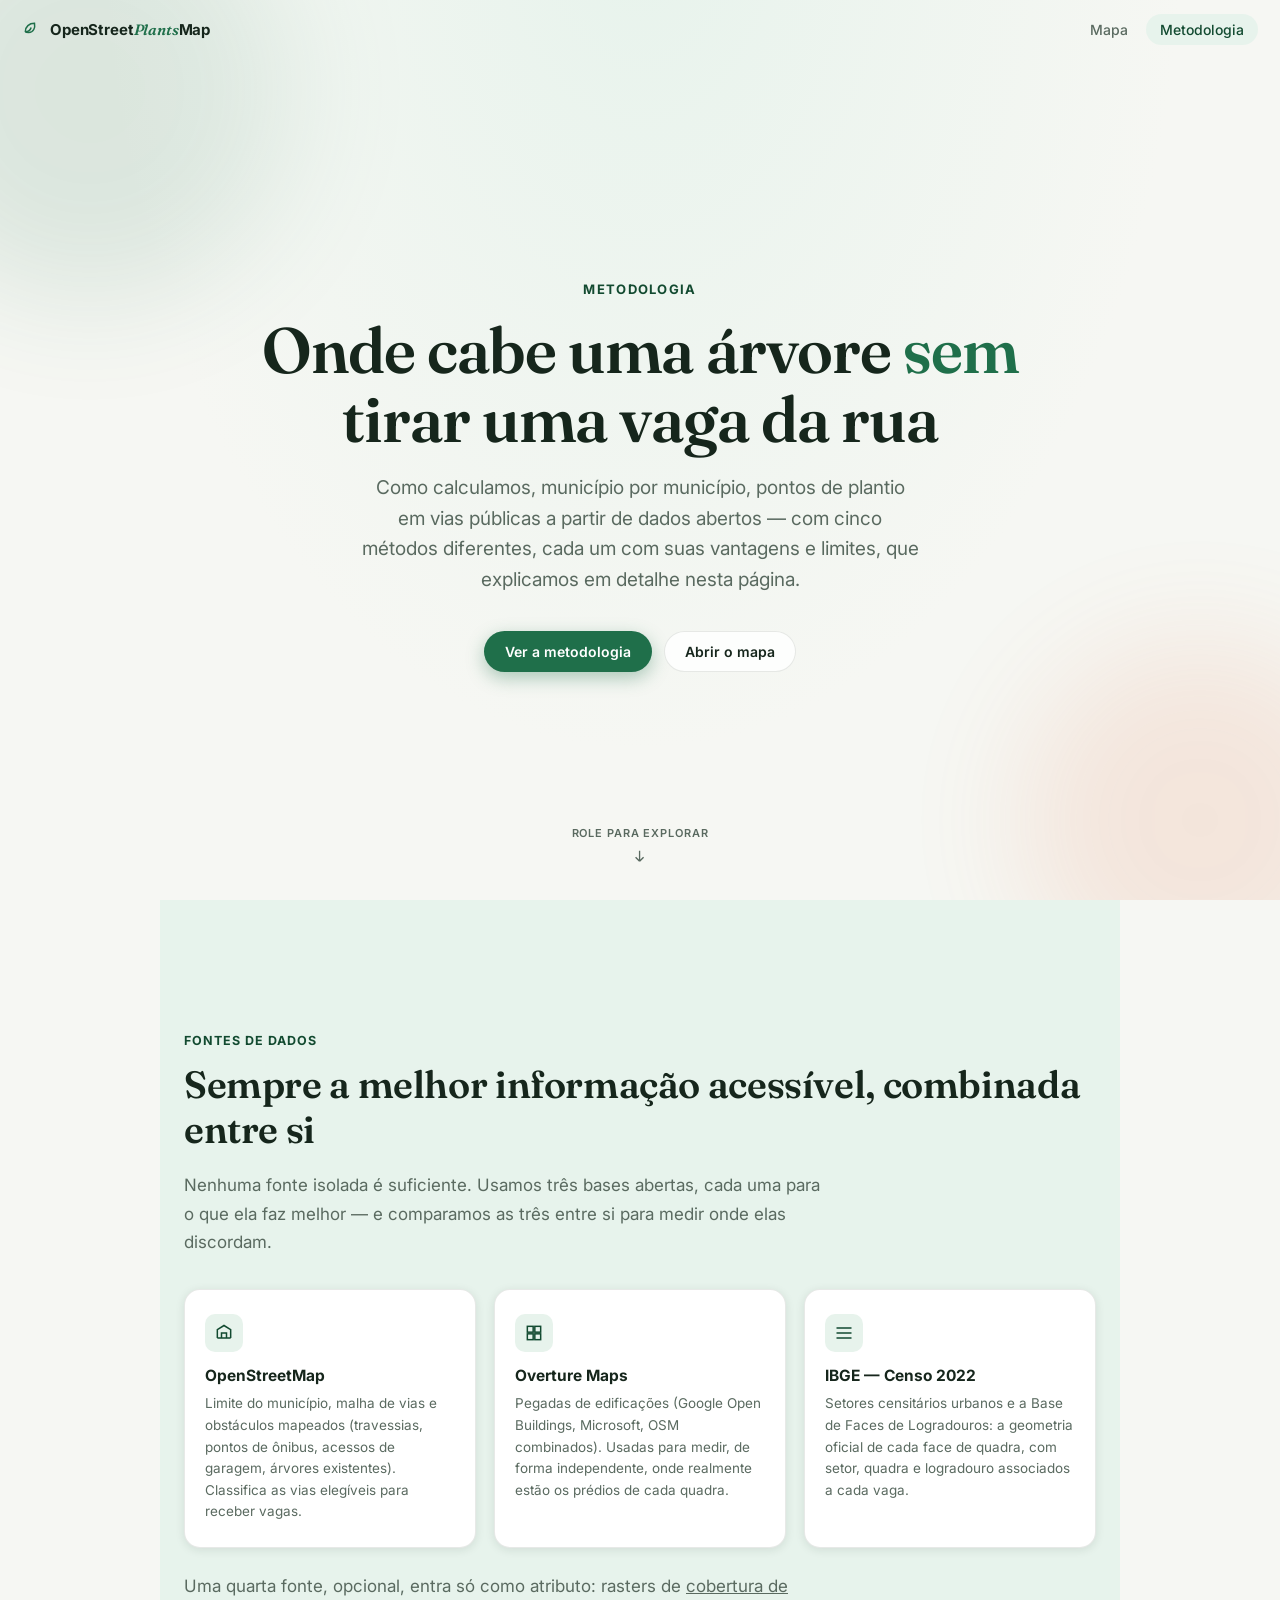
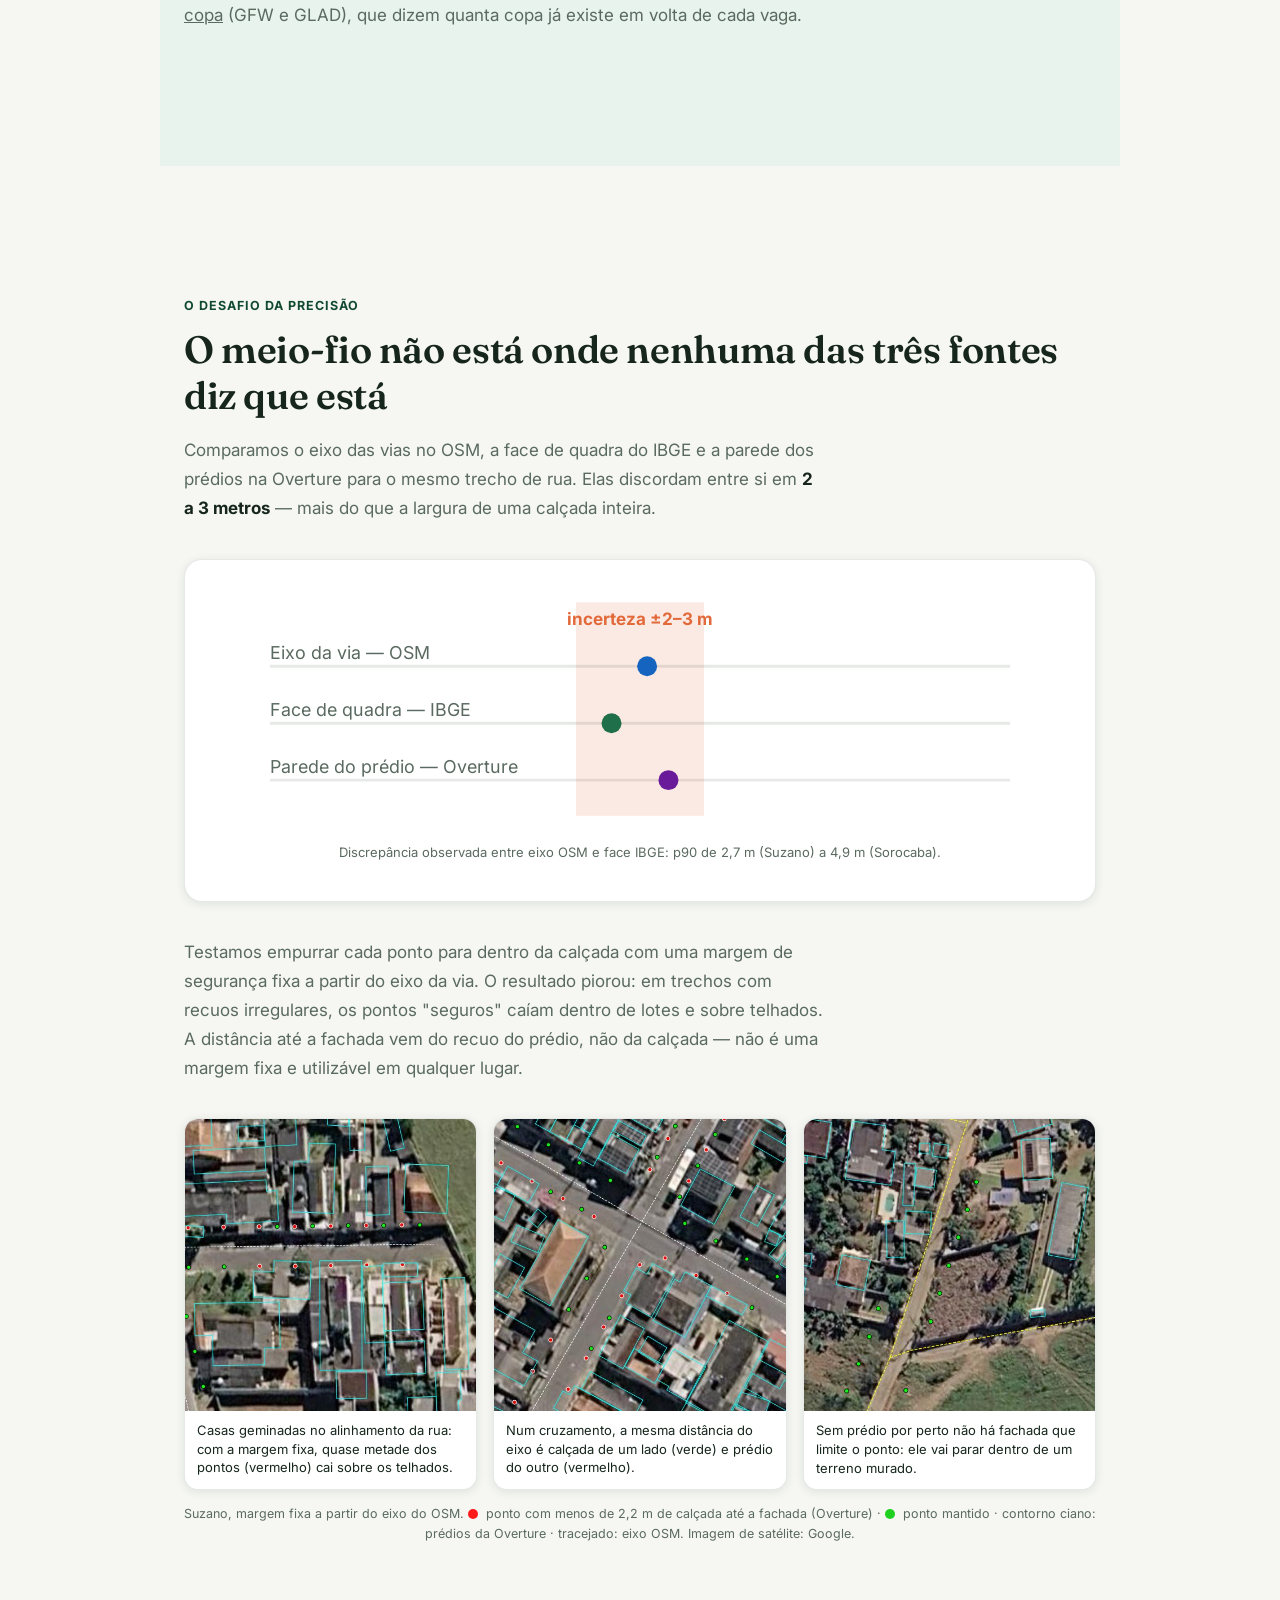
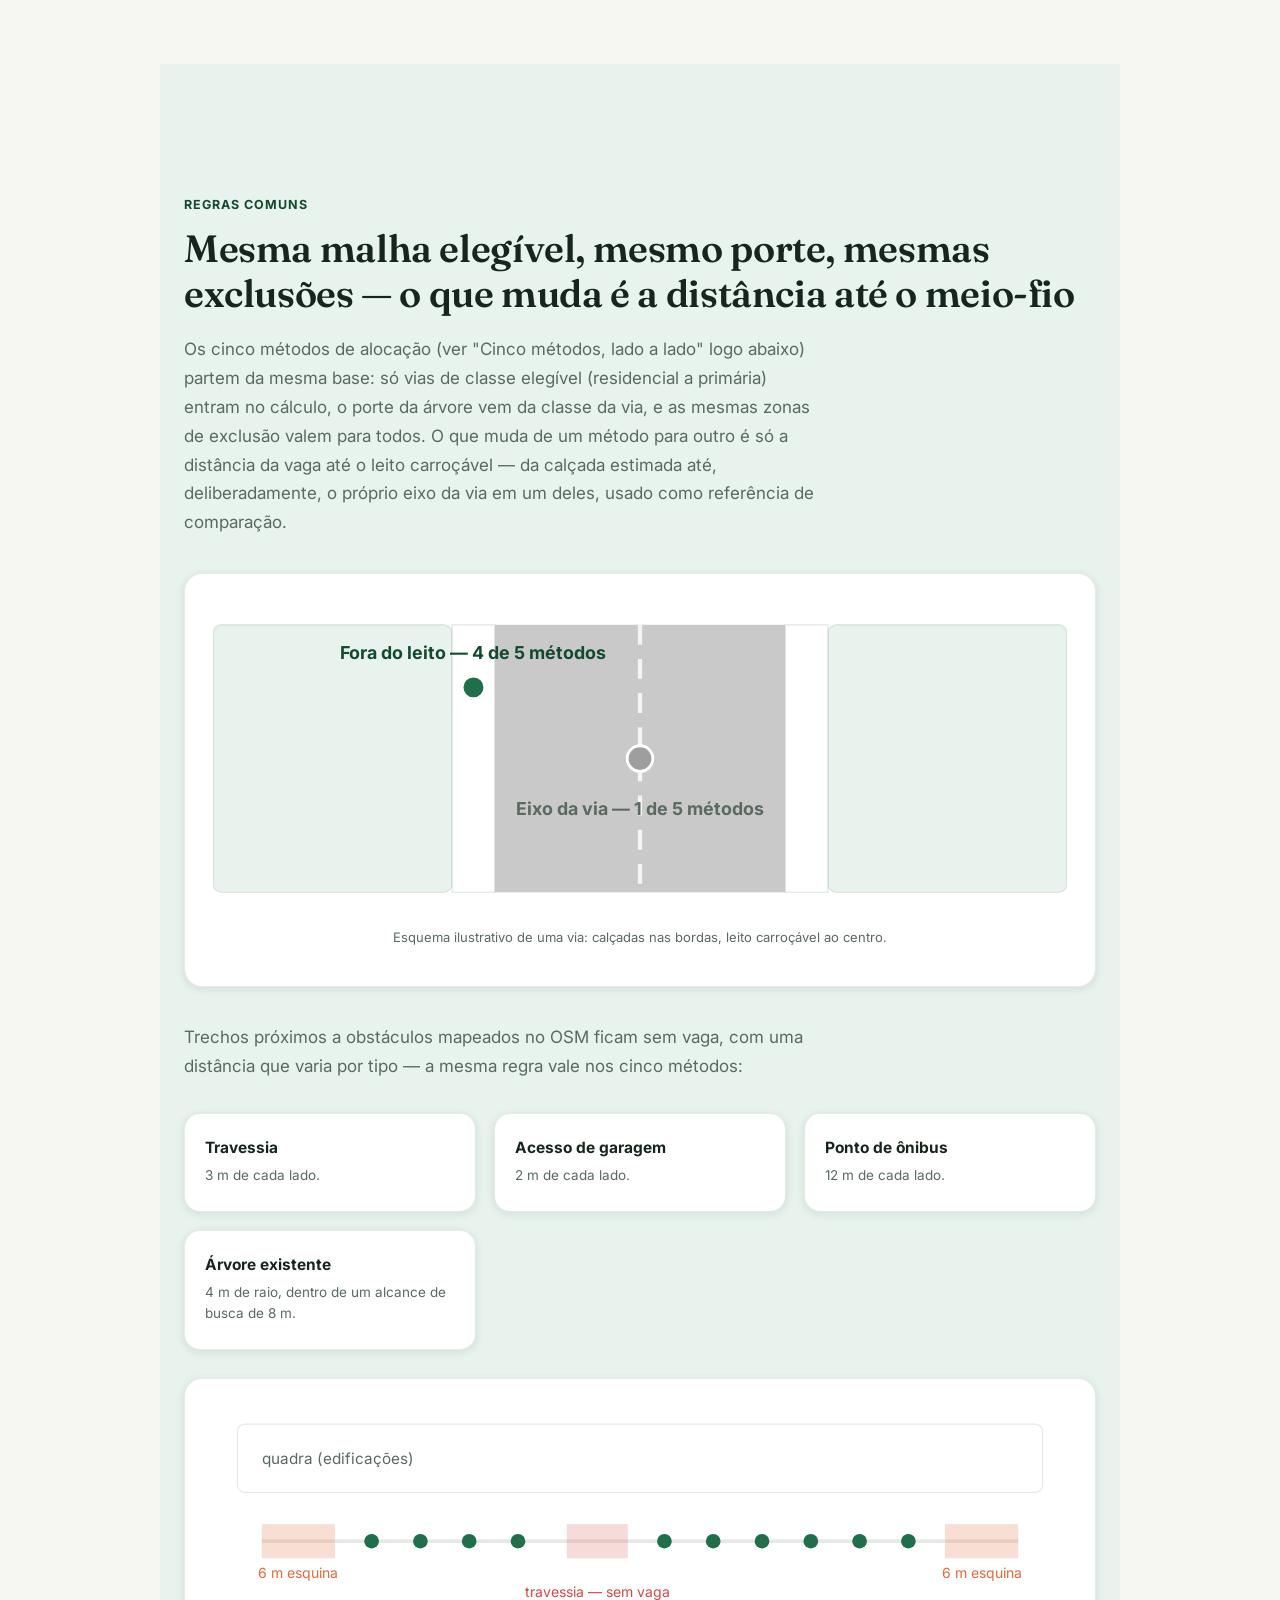
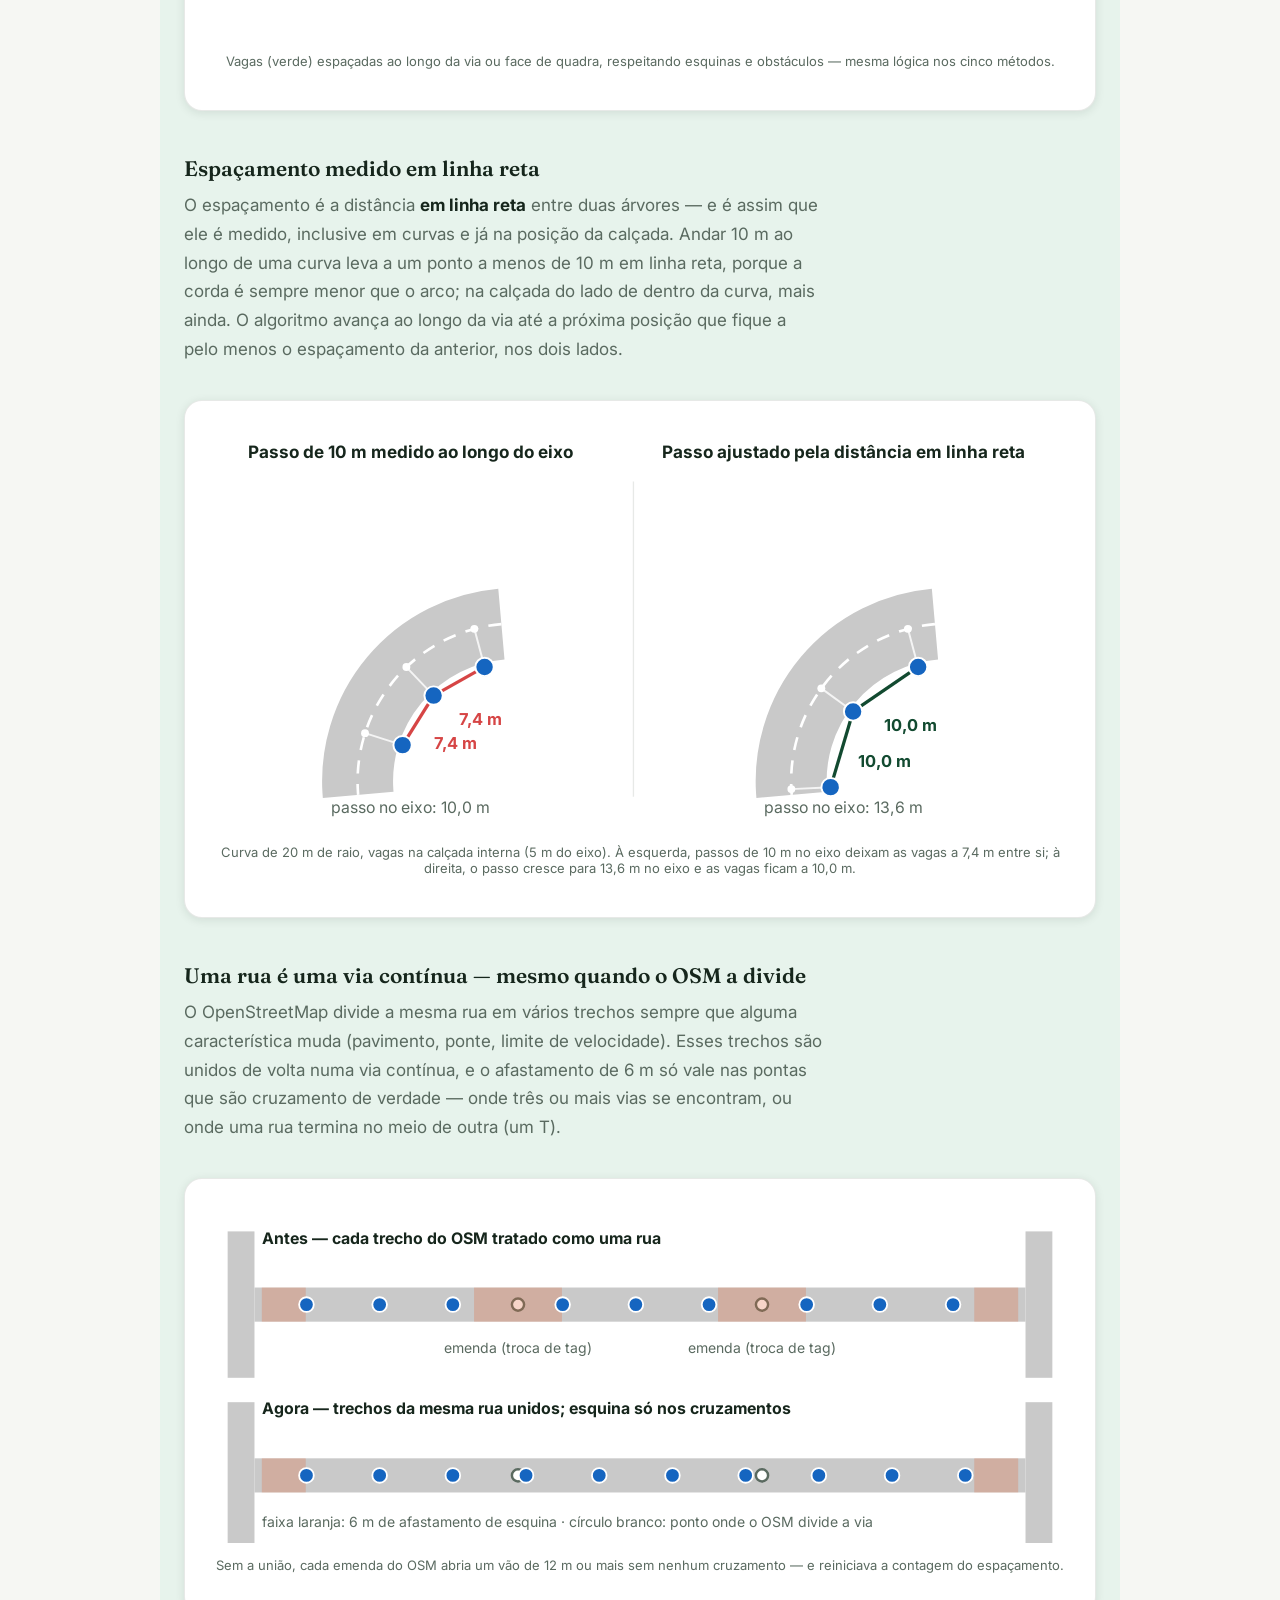
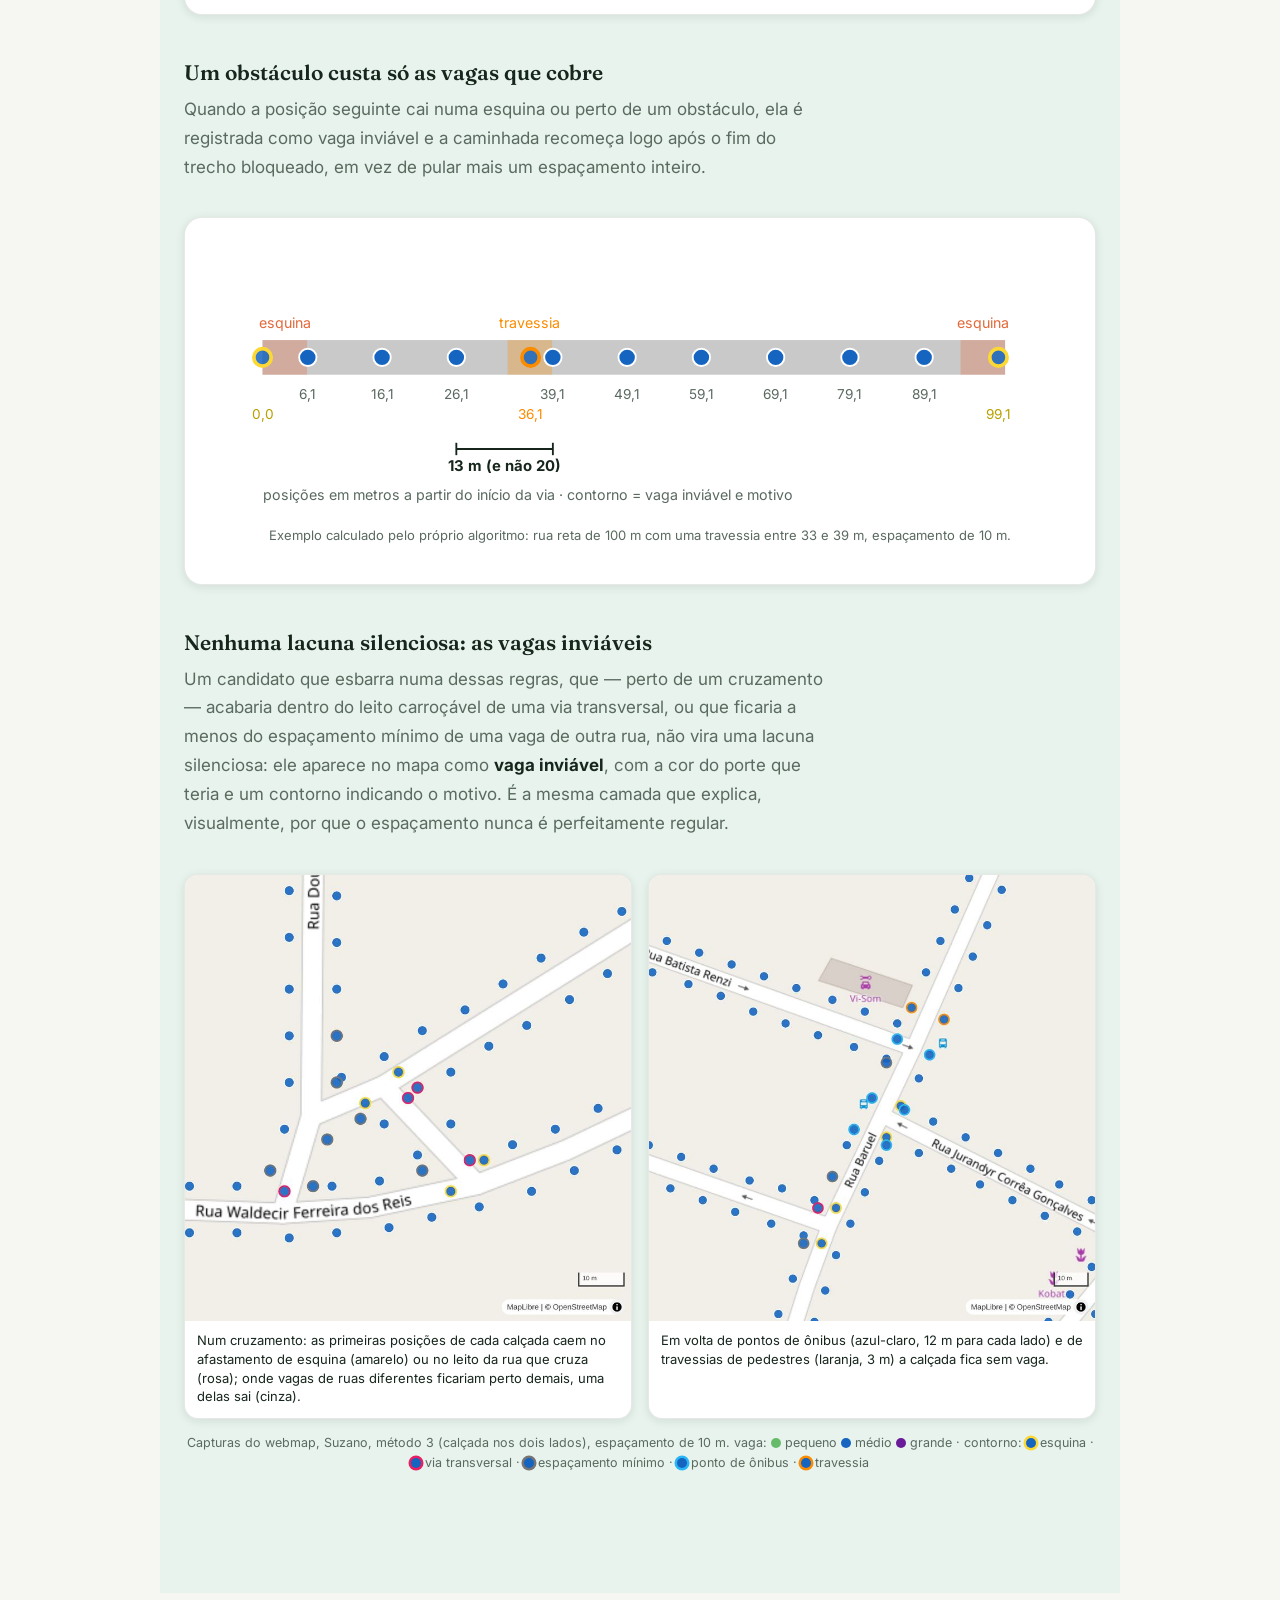
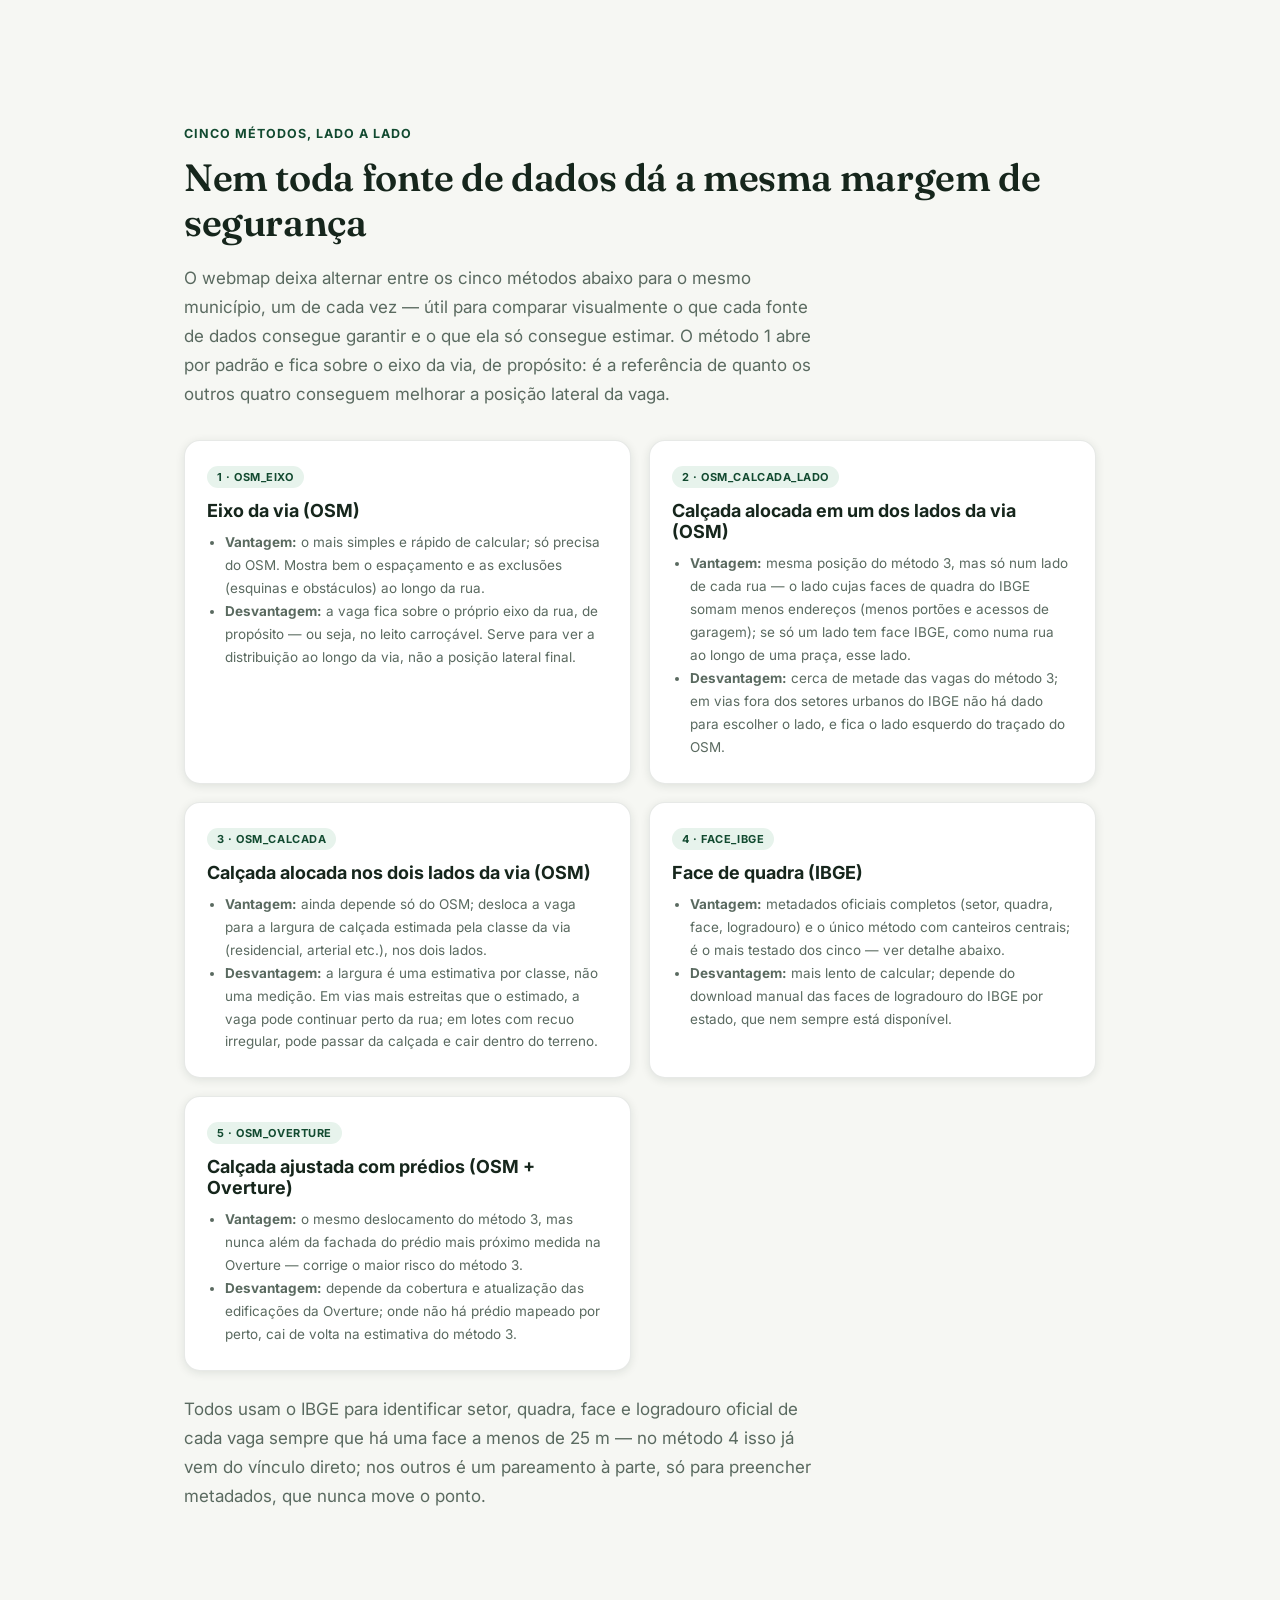
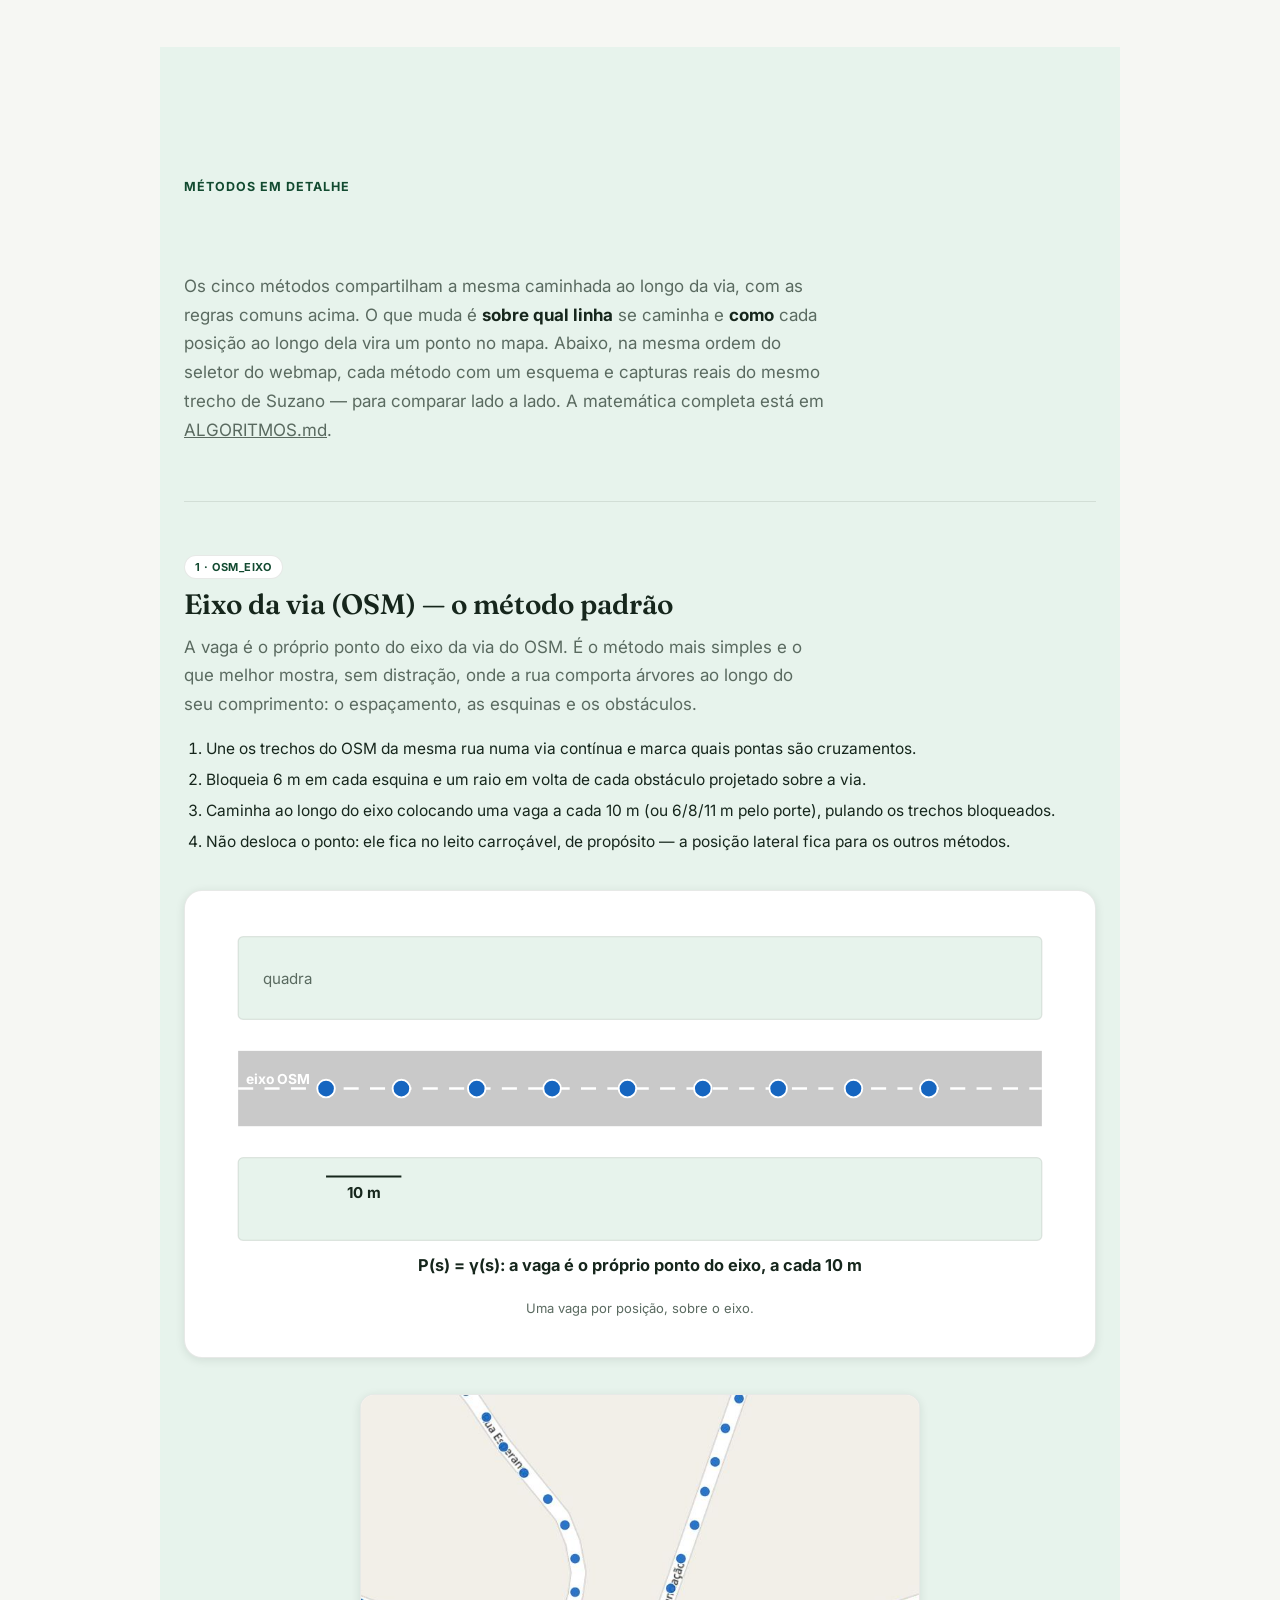
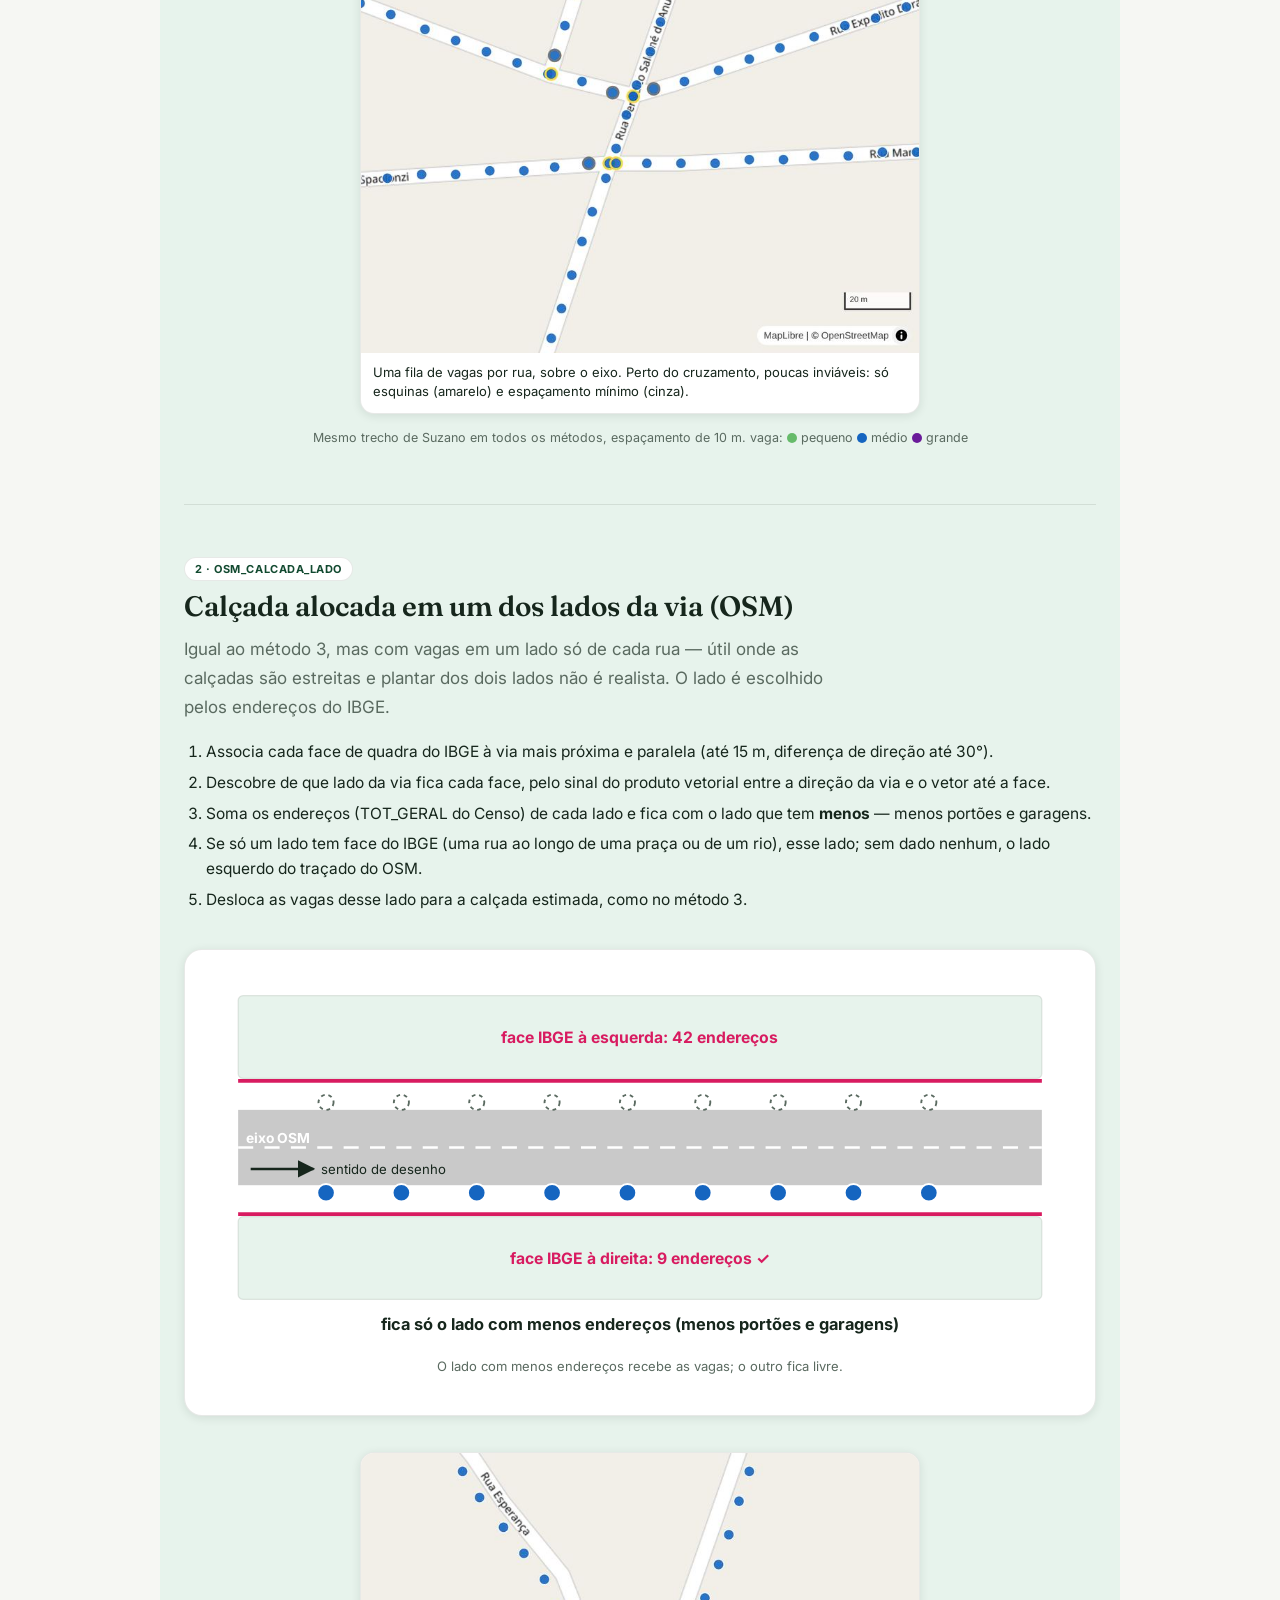
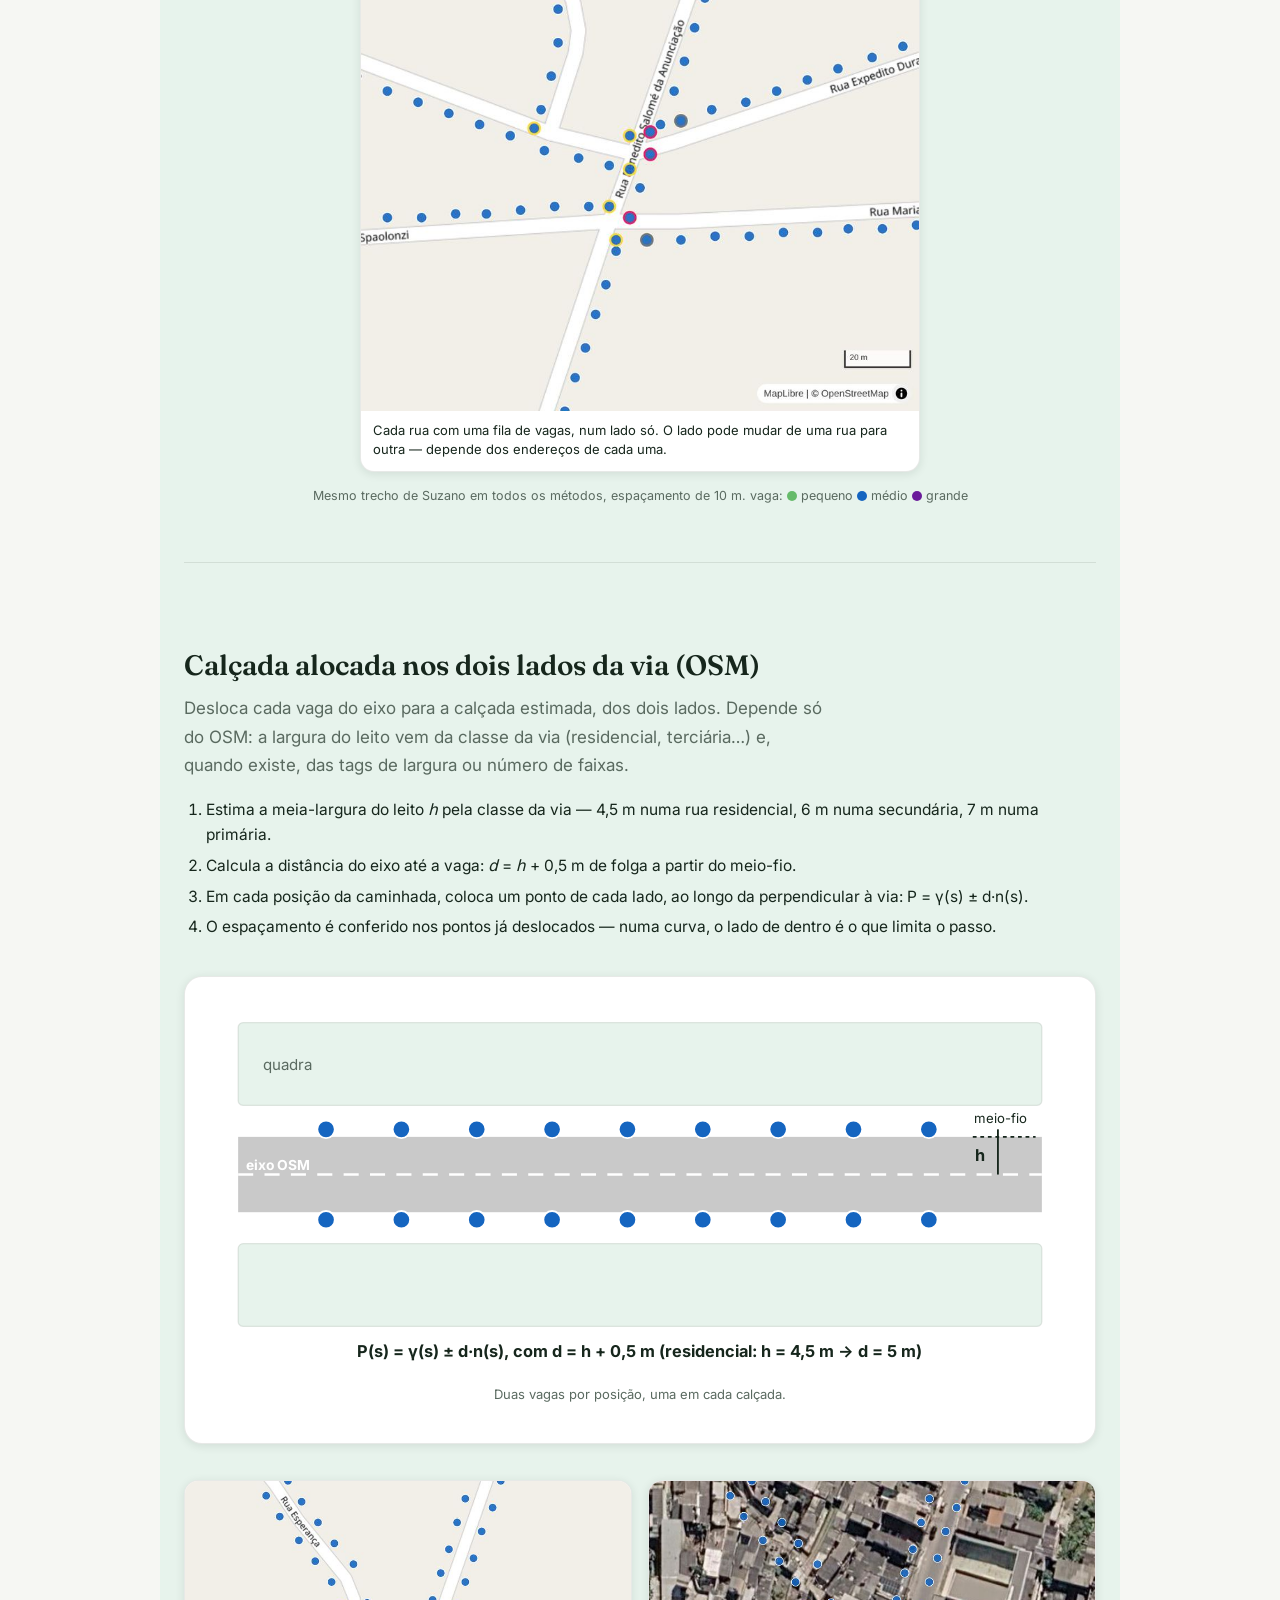
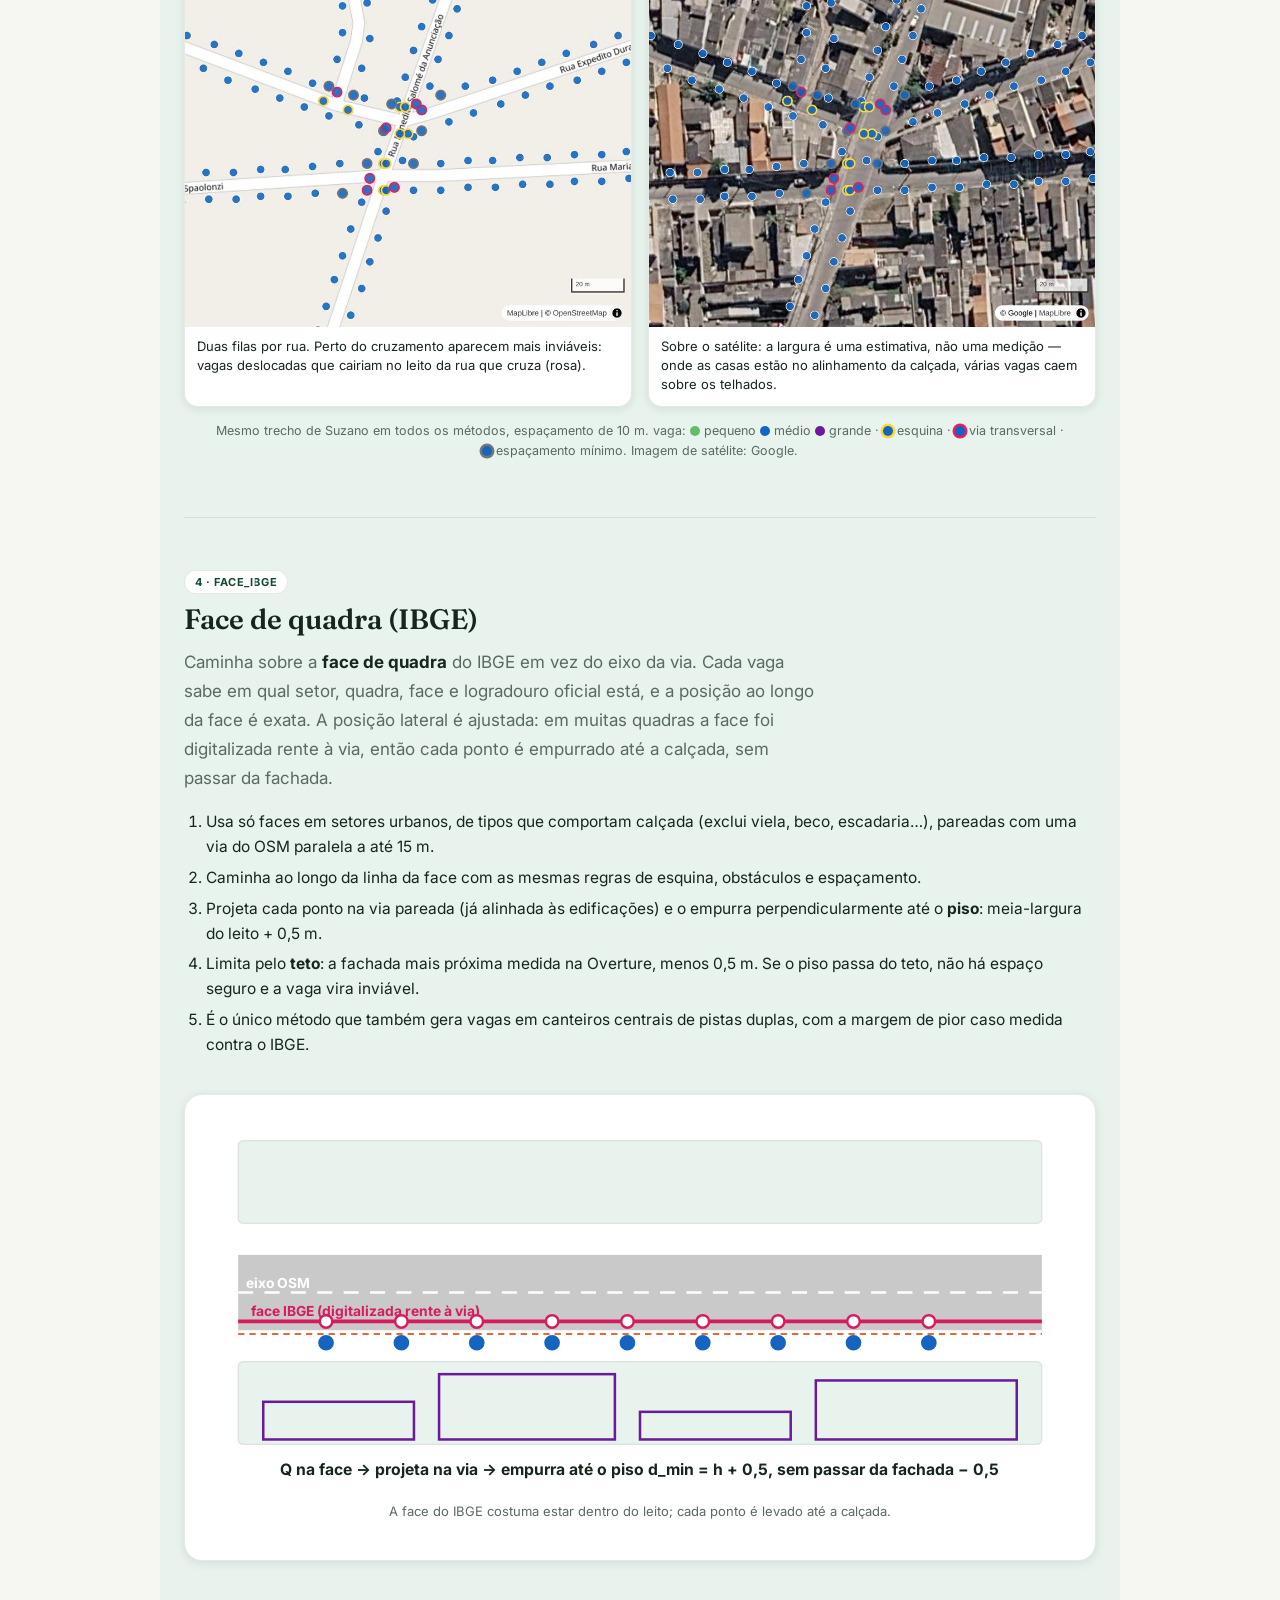
==== commit 511e8014: "Adiciona à metodologia a seção sobre os rasters de cobertura de copa Explica as duas fontes (GFW 10 " ====
--- a/webmap/metodologia.html
+++ b/webmap/metodologia.html
@@ -80,6 +80,10 @@
           face de quadra, com setor, quadra e logradouro associados a cada vaga.</p>
       </article>
     </div>
+    <p class="lead reveal" style="margin-top:24px">
+      Uma quarta fonte, opcional, entra só como atributo: rasters de <a href="#copa">cobertura de copa</a>
+      (GFW e GLAD), que dizem quanta copa já existe em volta de cada vaga.
+    </p>
   </section>
 
   <!-- O desafio da precisão -->
@@ -846,8 +850,147 @@
     </p>
   </section>
 
+  <!-- Cobertura de copa -->
+  <section class="story-section alt" id="copa">
+    <p class="eyebrow reveal">Cobertura de copa</p>
+    <h2 class="reveal">Quanta copa já existe em volta de cada vaga</h2>
+    <p class="lead reveal">
+      Além da posição, cada vaga leva um atributo a mais: o <strong>percentual de cobertura de copa</strong>
+      que um raster de satélite registra ao redor dela. É um <strong>atributo, não um critério de
+      exclusão</strong> — nenhuma vaga sai do conjunto por causa dele. Serve para filtrar e priorizar no
+      mapa, por exemplo escondendo as vagas que já têm muita copa por perto.
+    </p>
+
+    <div class="card-grid">
+      <article class="source-card reveal">
+        <div class="icon">
+          <svg viewBox="0 0 24 24" fill="none" stroke="currentColor" stroke-width="1.8"><rect x="4" y="4" width="4" height="4"/><rect x="10" y="4" width="4" height="4"/><rect x="16" y="4" width="4" height="4"/><rect x="4" y="10" width="4" height="4"/><rect x="10" y="10" width="4" height="4"/><rect x="16" y="10" width="4" height="4"/><rect x="4" y="16" width="4" height="4"/><rect x="10" y="16" width="4" height="4"/><rect x="16" y="16" width="4" height="4"/></svg>
+        </div>
+        <h3>GFW — Tropical Tree Cover</h3>
+        <p>Pixels de 10 m, ano de 2020, em classes de 10 % (0, 20, 30 … 100). É a fonte padrão,
+          usada em Suzano, Sorocaba e Tremembé. Não tem dado em Santa Catarina nem no extremo
+          sul do Rio Grande do Sul.</p>
+      </article>
+      <article class="source-card reveal">
+        <div class="icon">
+          <svg viewBox="0 0 24 24" fill="none" stroke="currentColor" stroke-width="1.8"><rect x="4" y="4" width="8" height="8"/><rect x="12" y="4" width="8" height="8"/><rect x="4" y="12" width="8" height="8"/><rect x="12" y="12" width="8" height="8"/></svg>
+        </div>
+        <h3>GLAD — Global Tree Cover</h3>
+        <p>Pixels de cerca de 28 m (1 arco-segundo), ano de 2010, percentual contínuo de 0 a 100 estimado com
+          imagens Landsat. É a alternativa para onde o GFW não cobre — hoje, Florianópolis. Mais antiga e
+          mais grossa que a primeira.</p>
+      </article>
+    </div>
+    <p class="lead reveal" style="margin-top:24px">
+      Cada vaga registra a fonte de que veio o valor, e o mapa a mostra no popup. Como resolução, ano e
+      definição diferem, <strong>os percentuais não são comparáveis entre fontes</strong> — dá para comparar
+      vagas de um mesmo município, não Suzano com Florianópolis.
+    </p>
+
+    <h3 class="sub-title reveal">Como o percentual de cada vaga é calculado</h3>
+    <p class="lead reveal">
+      Em volta de cada vaga desenhamos um círculo com <strong>raio de metade do espaçamento</strong> da vaga:
+      assim, os círculos de duas vagas vizinhas se encontram sem se sobrepor. O valor da vaga é o
+      <strong>maior percentual entre todos os pixels que esse círculo toca</strong>, mesmo que só encoste
+      na borda do pixel.
+    </p>
+
+    <div class="variant-grid">
+      <div class="variant-card reveal">
+        <span class="tag">espacamento_10m</span>
+        <h3>Buffer de 5 m</h3>
+        <ul>
+          <li>Espaçamento de 10 m para qualquer porte: metade, 5 m.</li>
+        </ul>
+      </div>
+      <div class="variant-card reveal">
+        <span class="tag">espacamento_porte</span>
+        <h3>Buffer de 3 / 4 / 5,5 m</h3>
+        <ul>
+          <li>Metade dos 6 m, 8 m e 11 m de cada porte: 3 m (pequeno), 4 m (médio) e 5,5 m (grande).</li>
+        </ul>
+      </div>
+    </div>
+
+    <div class="diagram reveal">
+      <svg viewBox="0 0 650 300" role="img" aria-label="Vaga com buffer de 5 m sobre pixels de 10 m: o buffer toca quatro pixels, com 0, 30, 60 e 80 por cento de copa, e a vaga recebe o máximo, 80 por cento">
+        <g stroke="#fff" stroke-width="1.5">
+          <rect x="30" y="30" width="80" height="80" fill="#00441b" opacity="0.3" />
+          <rect x="110" y="30" width="80" height="80" fill="#f4f4f4" />
+          <rect x="190" y="30" width="80" height="80" fill="#279249" />
+          <rect x="270" y="30" width="80" height="80" fill="#005422" opacity="0.3" />
+          <rect x="30" y="110" width="80" height="80" fill="#67bd76" opacity="0.3" />
+          <rect x="110" y="110" width="80" height="80" fill="#8ed08f" />
+          <rect x="190" y="110" width="80" height="80" fill="#006529" />
+          <rect x="270" y="110" width="80" height="80" fill="#afdfa6" opacity="0.3" />
+          <rect x="30" y="190" width="80" height="80" fill="#f4f4f4" opacity="0.3" />
+          <rect x="110" y="190" width="80" height="80" fill="#00441b" opacity="0.3" />
+          <rect x="190" y="190" width="80" height="80" fill="#0d7936" opacity="0.3" />
+          <rect x="270" y="190" width="80" height="80" fill="#f4f4f4" opacity="0.3" />
+        </g>
+        <g font-size="14" font-weight="700" text-anchor="middle">
+          <text x="70" y="75" fill="#00441b" opacity="0.4">100</text>
+          <text x="150" y="75" fill="#555">0</text>
+          <text x="230" y="75" fill="#fff">60</text>
+          <text x="310" y="75" fill="#005422" opacity="0.4">90</text>
+          <text x="70" y="155" fill="#1b5e2f" opacity="0.4">40</text>
+          <text x="127" y="177" fill="#1b4d1c">30</text>
+          <text x="230" y="155" fill="#fff">80</text>
+          <text x="310" y="155" fill="#3a6f35" opacity="0.4">20</text>
+          <text x="70" y="235" fill="#555" opacity="0.4">0</text>
+          <text x="150" y="235" fill="#00441b" opacity="0.4">100</text>
+          <text x="230" y="235" fill="#0d7936" opacity="0.4">70</text>
+          <text x="310" y="235" fill="#555" opacity="0.4">0</text>
+        </g>
+        <circle cx="180" cy="140" r="40" fill="#1565c0" fill-opacity="0.12" stroke="#1565c0" stroke-width="2" stroke-dasharray="6 4" />
+        <circle cx="180" cy="140" r="6.5" fill="#1565c0" stroke="#fff" stroke-width="2" />
+        <text x="190" y="292" text-anchor="middle" font-size="12" fill="var(--muted)">cada quadrado = 1 pixel de 10 m · % de copa em cada um</text>
+        <text x="390" y="52" font-size="13" fill="var(--fg)" font-weight="700">Vaga com espaçamento de 10 m</text>
+        <text x="390" y="74" font-size="12.5" fill="var(--muted)">buffer de 5 m, metade do espaçamento</text>
+        <text x="390" y="130" font-size="12.5" fill="var(--muted)">Pixels que o buffer toca (quatro):</text>
+        <text x="390" y="154" font-size="15" fill="var(--fg)" font-weight="700">0 %  ·  30 %  ·  60 %  ·  80 %</text>
+        <text x="390" y="204" font-size="12.5" fill="var(--muted)">Cobertura de copa da vaga = o máximo</text>
+        <text x="390" y="250" font-size="38" fill="var(--primary-dark)" font-weight="700">80 %</text>
+      </svg>
+      <p class="caption">O pixel onde a vaga cai tem 30 % de copa, mas o buffer encosta em outros três; vale o maior deles, 80 %. Os pixels que o buffer não toca (esmaecidos) não contam.</p>
+    </div>
+
+    <p class="lead reveal">
+      Usar o máximo, e não a média, é uma escolha deliberada: basta haver copa consolidada dentro do raio
+      para a vaga ser marcada, o que é o lado seguro para quem quer evitar plantar onde já há árvore.
+      Pixels sem dado ficam de fora do cálculo; se todos os que o buffer toca forem sem dado, a vaga fica
+      com o valor vazio — e o filtro do mapa nunca a esconde.
+    </p>
+
+    <h3 class="sub-title reveal">No mapa</h3>
+    <p class="lead reveal">
+      Em Suzano, Sorocaba, Tremembé e Florianópolis, o popup de cada vaga mostra o percentual, o raio usado
+      e a fonte, e o painel tem o filtro <strong>Cobertura de copa máxima</strong>, que esconde as vagas
+      acima do valor escolhido. A camada <strong>Cobertura de copa (raster)</strong>, desligada por padrão,
+      desenha o próprio raster sob as vagas — transparente onde não há copa ou onde é água.
+    </p>
+
+    <h3 class="sub-title reveal">O que ler com cuidado</h3>
+    <ul class="steps reveal" style="max-width:680px">
+      <li><strong>Resolução maior que o buffer.</strong> Com pixel de 10 m e buffer de 3 a 5,5 m, o círculo toca de
+        um a quatro pixels; no GLAD, de ~28 m, vagas vizinhas costumam herdar o mesmo valor.</li>
+      <li><strong>É toda a vegetação arbórea, não só a copa da rua.</strong> Quintais, praças e matas ao redor entram
+        no valor, e árvores já plantadas também — o raster não distingue o que é vaga livre.</li>
+      <li><strong>Datas diferentes.</strong> O GLAD é de 2010 e o GFW de 2020, enquanto o OSM é atual; a copa pode ter
+        mudado desde então.</li>
+      <li><strong>Zero é "sem copa" ou água.</strong> Os dois rasters usam 0 para os dois casos.</li>
+      <li><strong>Classes de 10 %.</strong> No GFW os valores saltam de 0 para 20 e crescem de 10 em 10, então o corte do
+        filtro só faz diferença nesses degraus.</li>
+    </ul>
+    <p class="lead reveal" style="margin-top:20px">
+      O raster não é lido direto dos provedores pelo navegador: eles não liberam esse acesso, e o GFW
+      ainda exige chave e usa links que expiram. O pipeline baixa só o recorte de cada município e o
+      publica como imagem estática (de 0,2 a 1,1 MB). Os créditos são do GFW/WRI e do GLAD/Universidade de Maryland.
+    </p>
+  </section>
+
   <!-- Pipeline -->
-  <section class="story-section alt" id="pipeline">
+  <section class="story-section" id="pipeline">
     <p class="eyebrow reveal">Pipeline</p>
     <h2 class="reveal">Quatro etapas, por município</h2>
     <p class="lead reveal">Reproduzível do zero para qualquer município brasileiro com um código IBGE cadastrado.</p>
@@ -878,10 +1021,15 @@
         <code>04_export_webmap.py</code>
       </div>
     </div>
+    <p class="lead reveal" style="margin-top:24px">
+      Duas etapas opcionais acrescentam a <a href="#copa">cobertura de copa</a>:
+      <code>02b_download_canopy.py</code> baixa o recorte do raster do município (com <code>--fonte glad_30m</code>
+      para o GLAD) e <code>03b_add_canopy_cover.py</code> grava o percentual em cada vaga, depois do 03 e antes do 04.
+    </p>
   </section>
 
   <!-- Resultado -->
-  <section class="story-section" id="resultado">
+  <section class="story-section alt" id="resultado">
     <p class="eyebrow reveal">Resultado</p>
     <h2 class="reveal">Números atuais, direto dos dados publicados</h2>
     <p class="lead reveal">Estes números vêm do mesmo manifesto que alimenta o mapa — do método de produção (face de quadra, IBGE) — e atualizam sozinhos a cada novo município ou reprocessamento.</p>
@@ -895,7 +1043,7 @@
     <h2>Explore as vagas no mapa</h2>
     <p>Veja os pontos calculados para cada município, alterne entre os métodos de alocação, meça distâncias e compare os mapas base.</p>
     <a class="btn btn-primary" href="index.html">Abrir o mapa →</a>
-    <p class="fine">Fontes: IBGE (Censo 2022), OpenStreetMap, Overture Maps · Coletâneas Brasileiras de Arborização Urbana, MMA.</p>
+    <p class="fine">Fontes: IBGE (Censo 2022), OpenStreetMap, Overture Maps, GFW/WRI e GLAD/UMD (cobertura de copa) · Coletâneas Brasileiras de Arborização Urbana, MMA.</p>
   </footer>
 
   <script src="js/metodologia.js?v=4"></script>
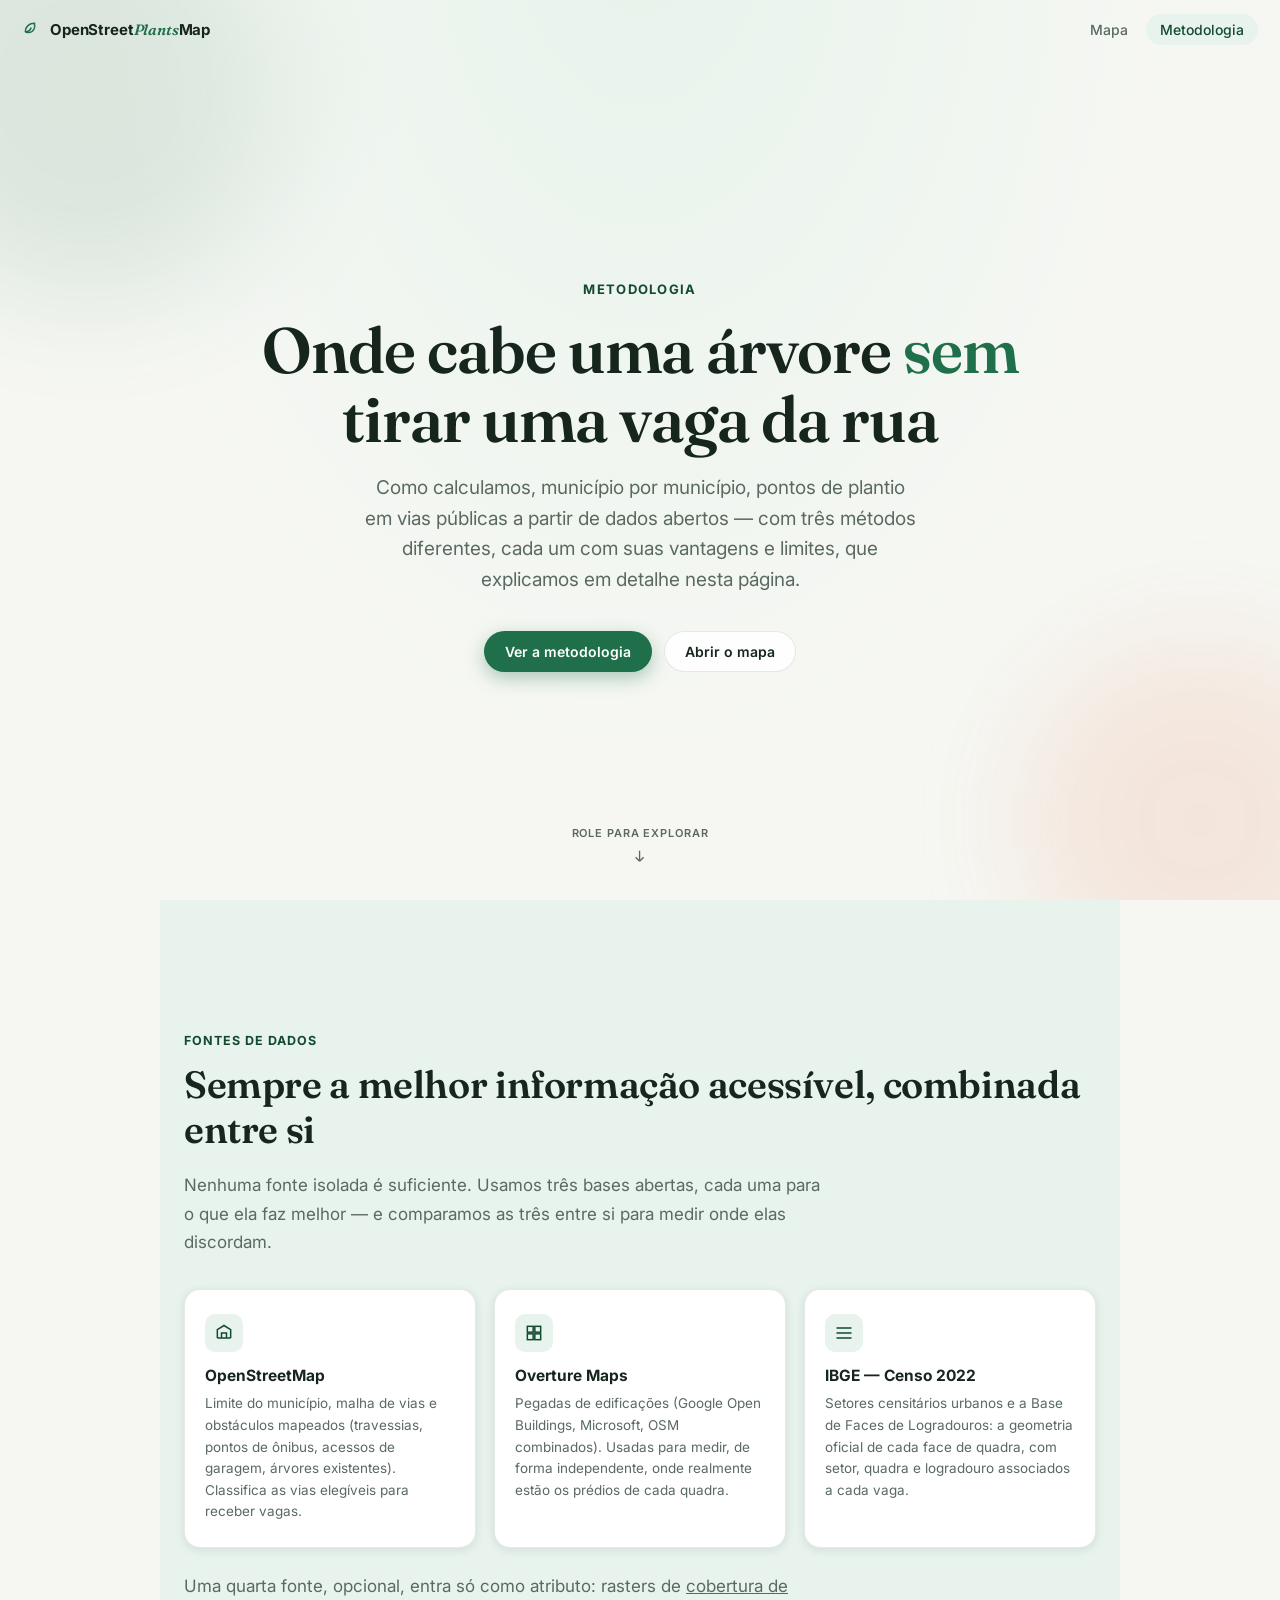
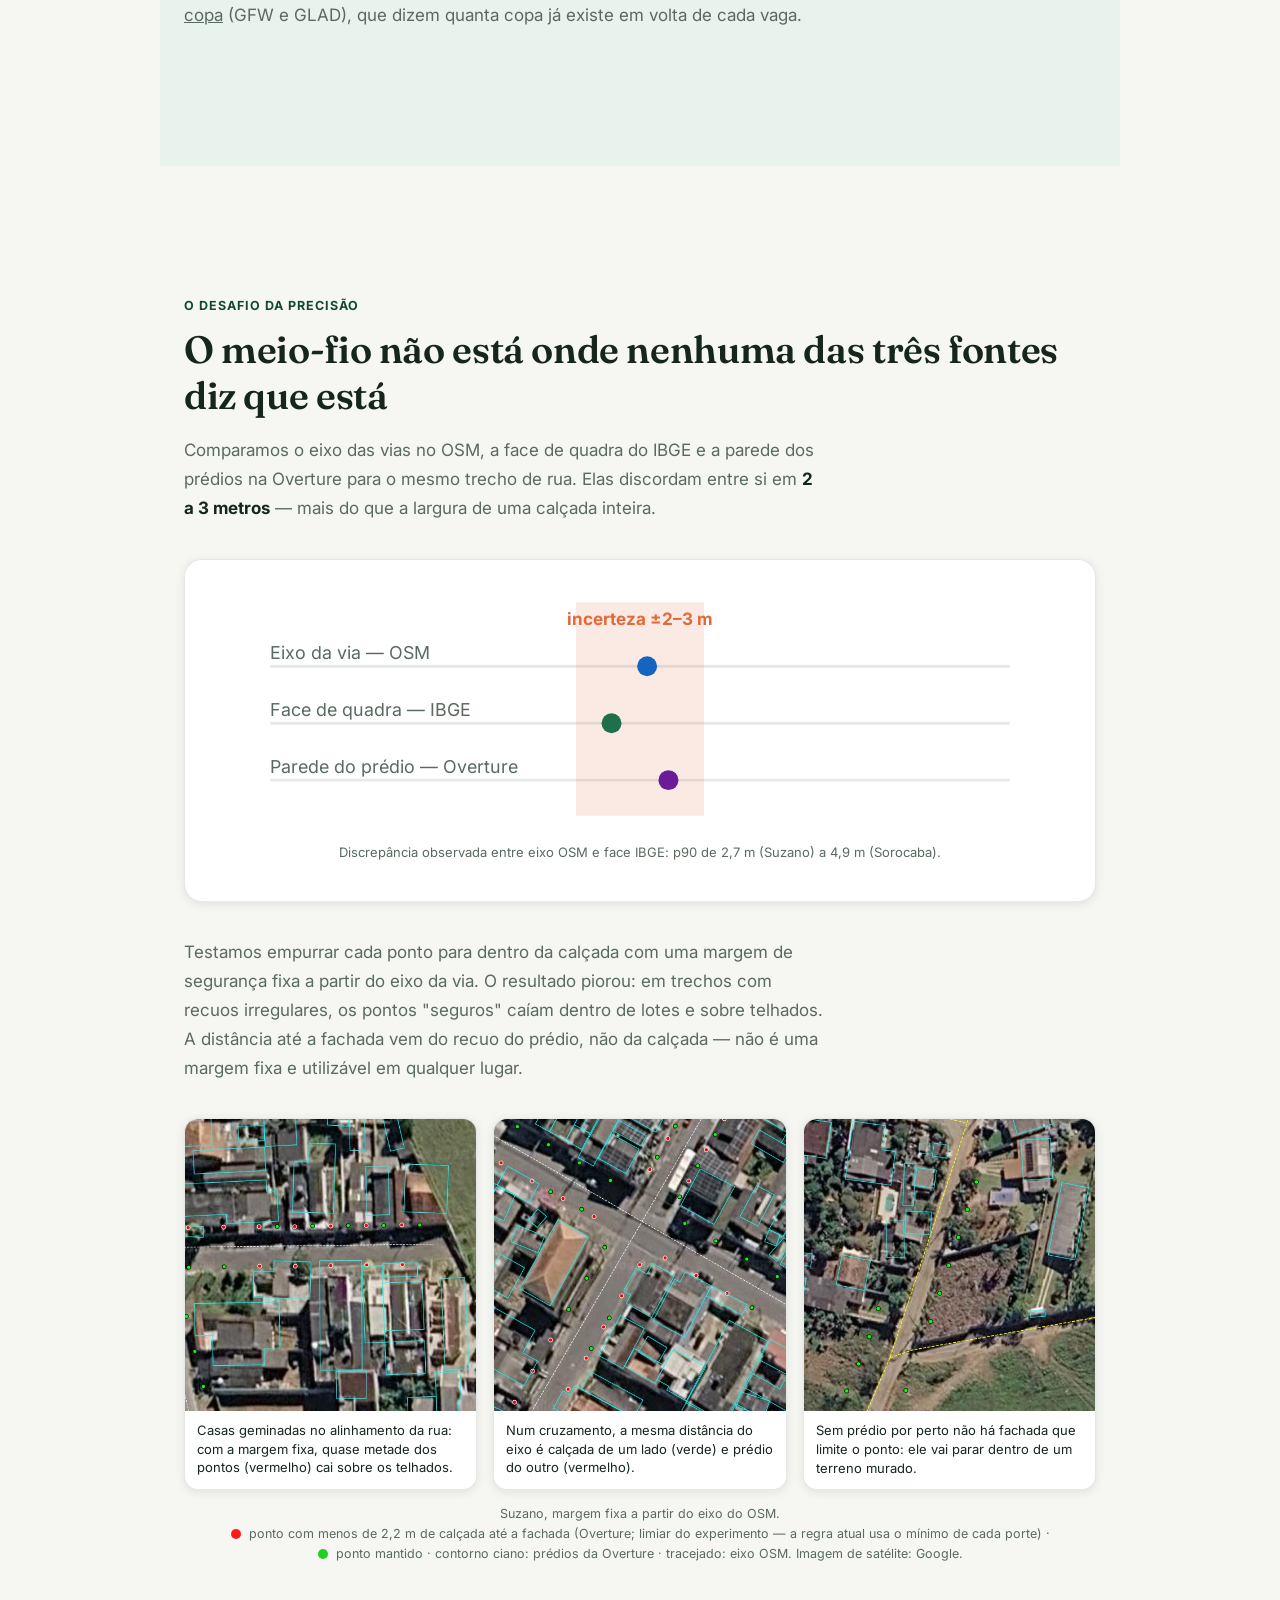
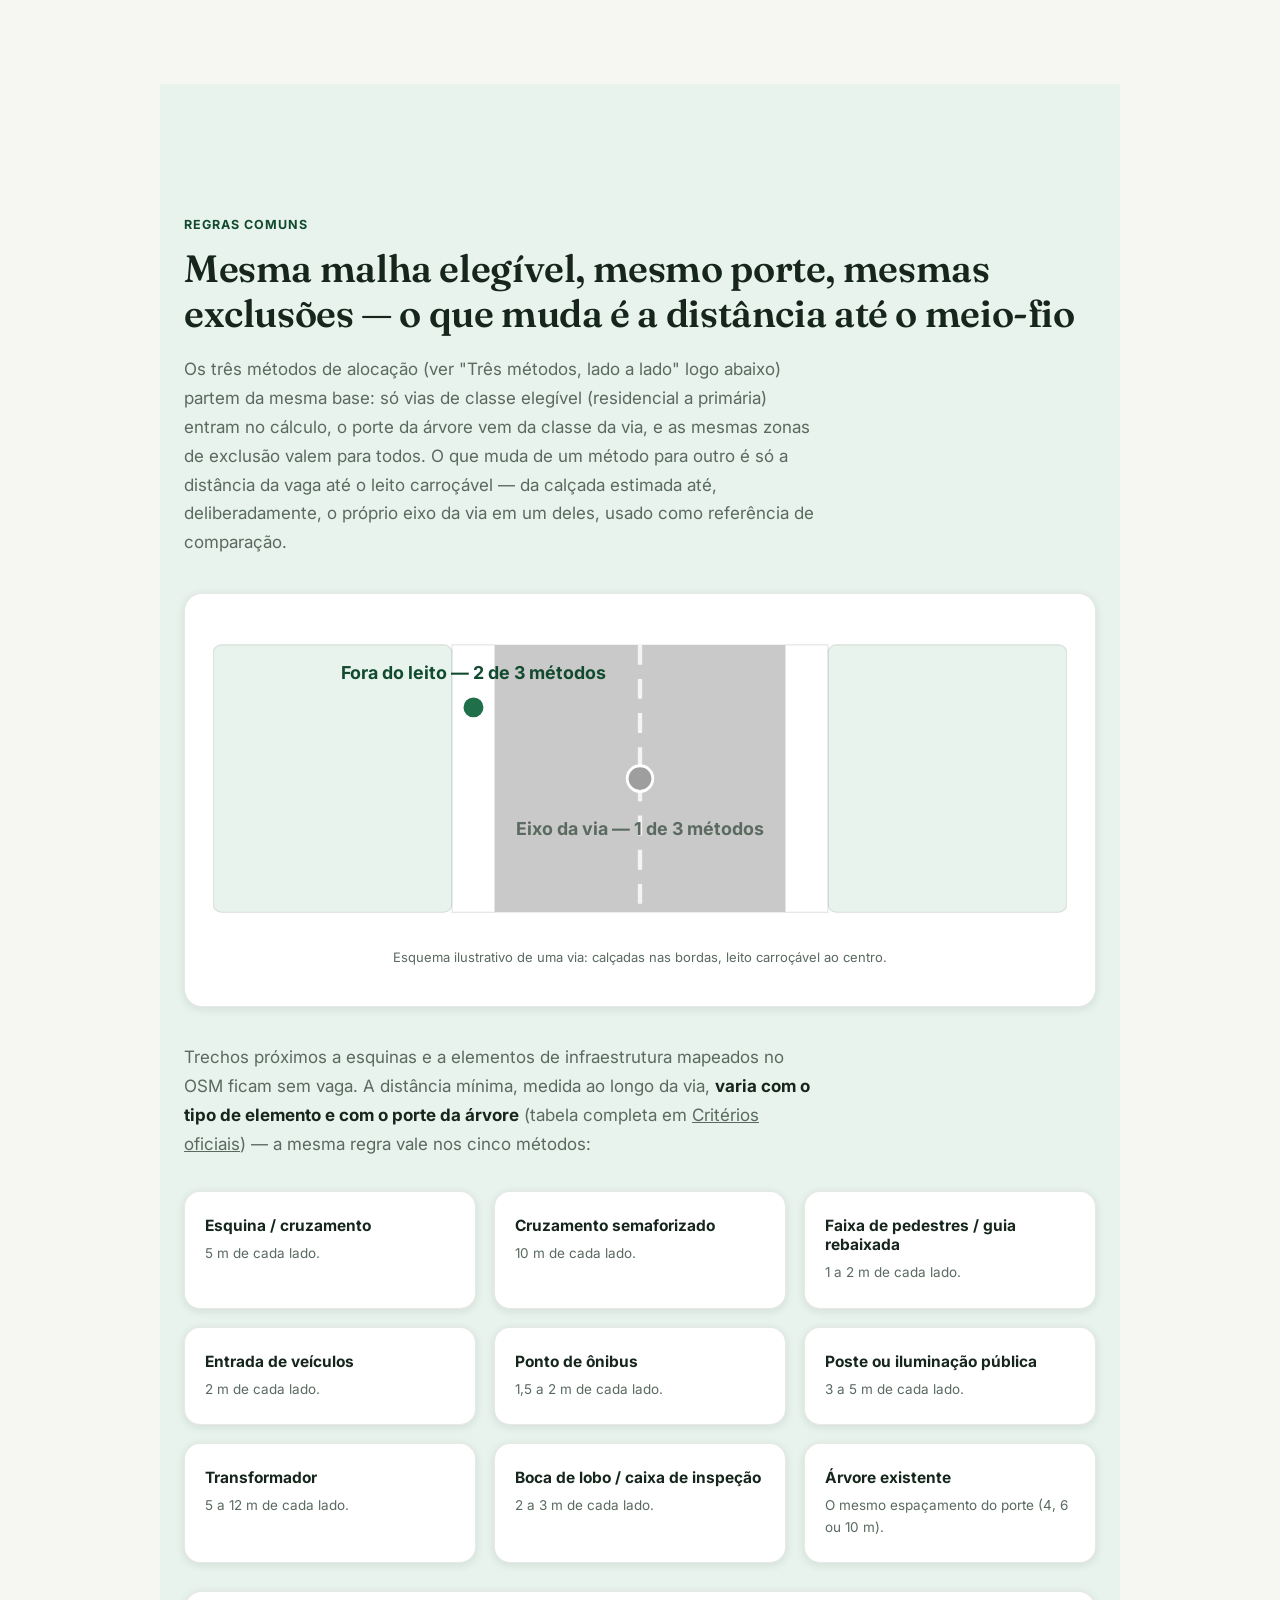
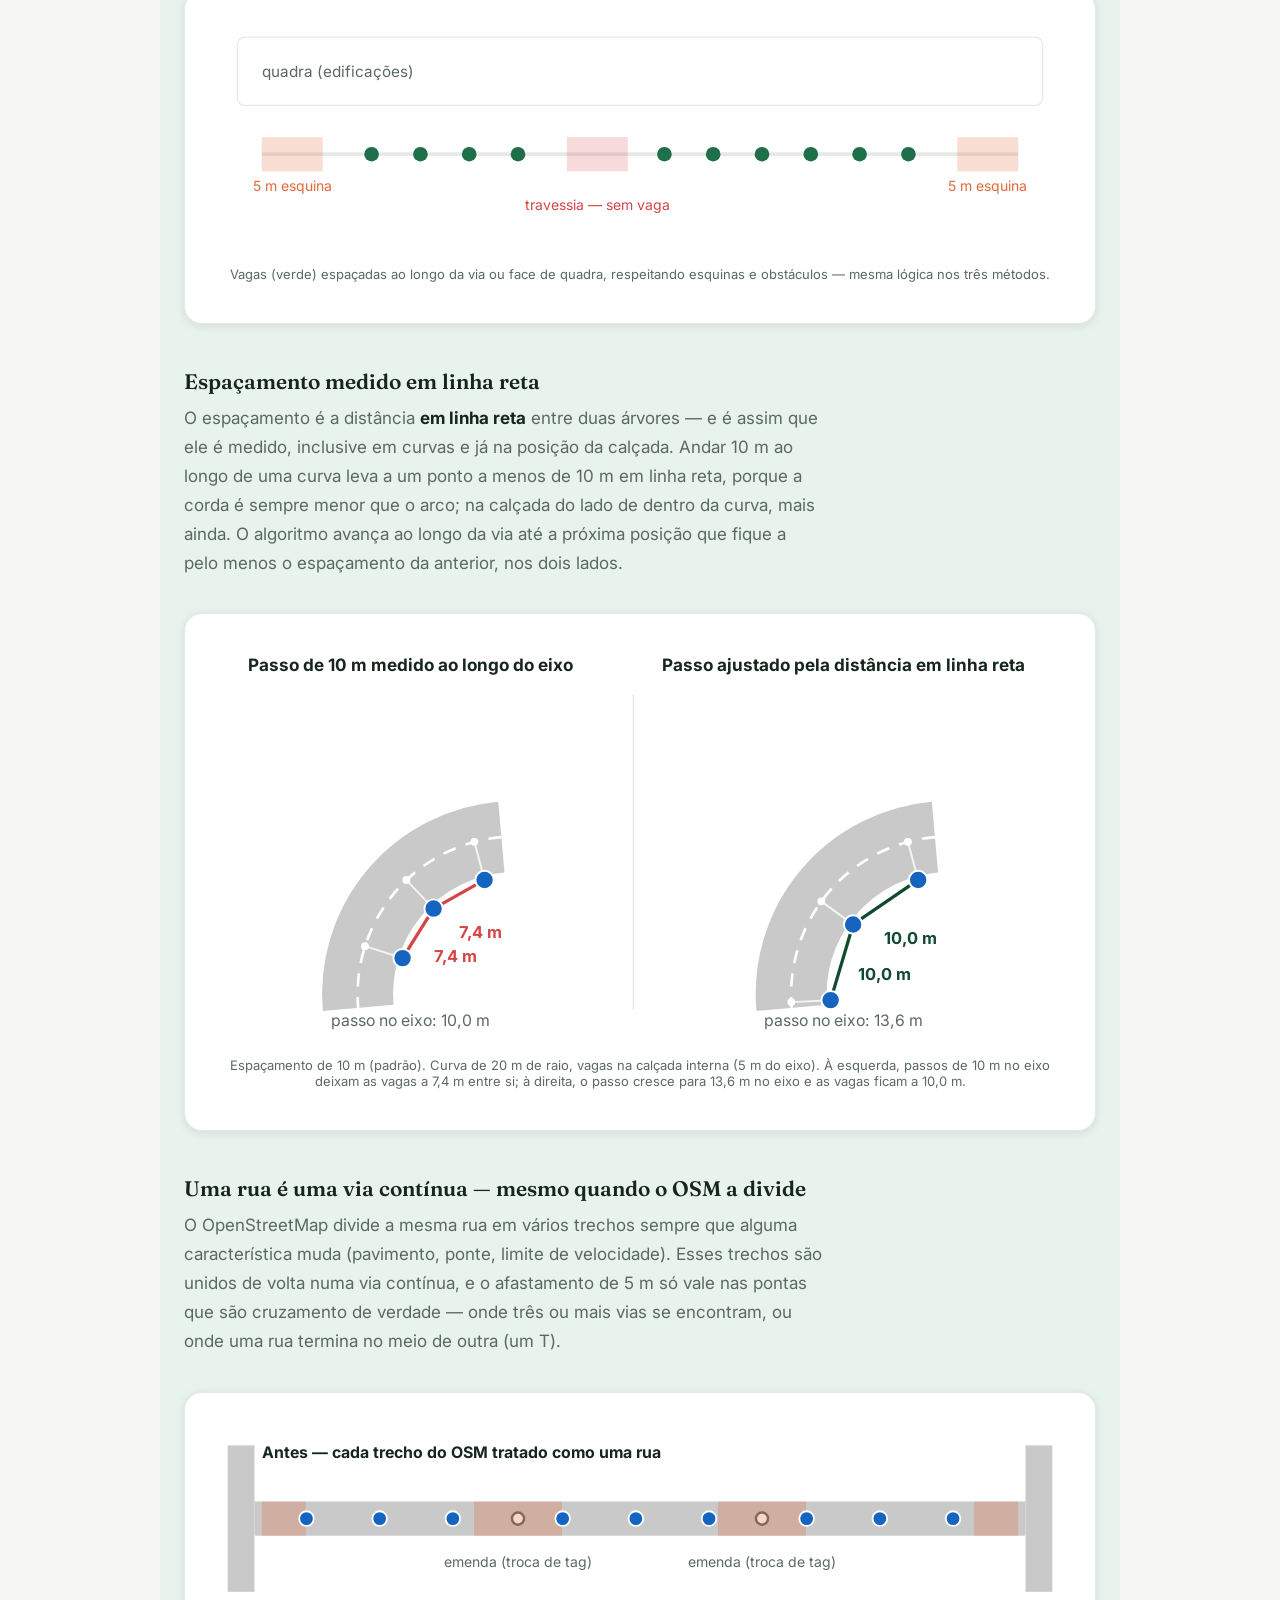
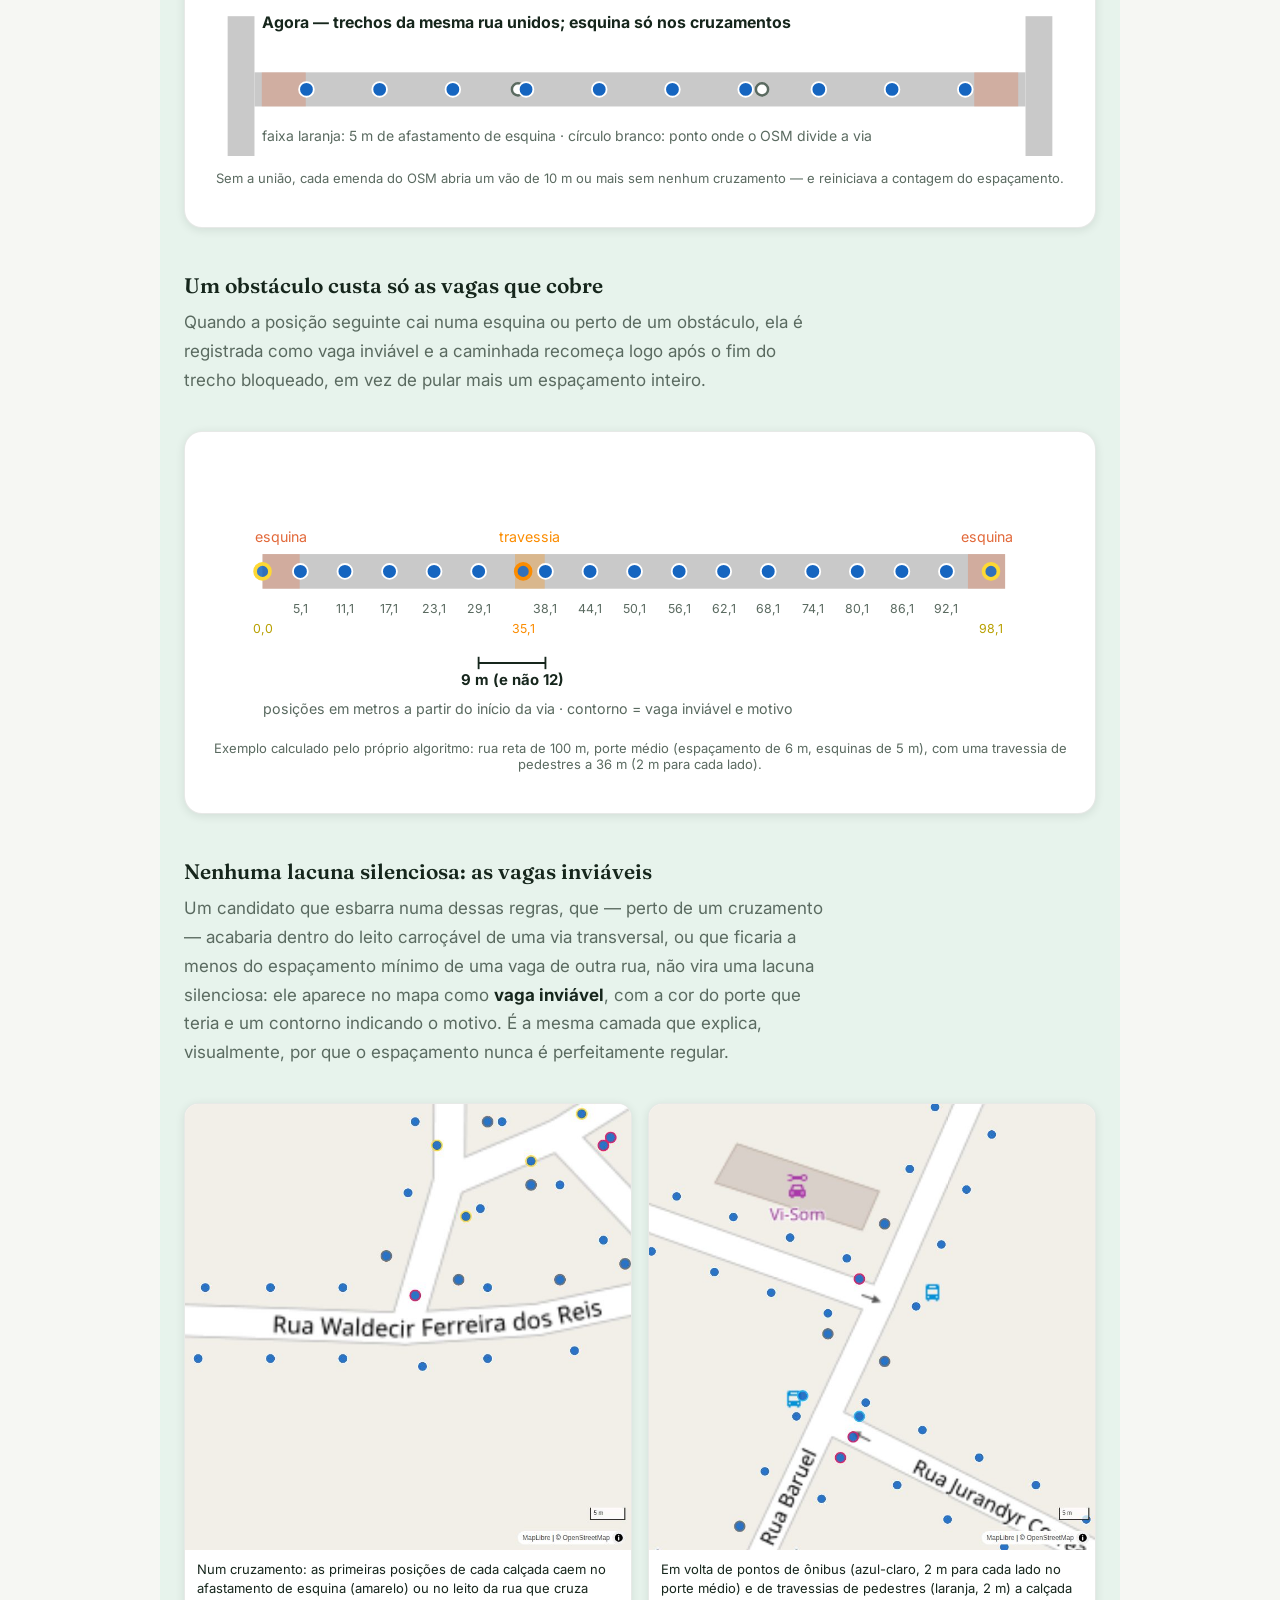
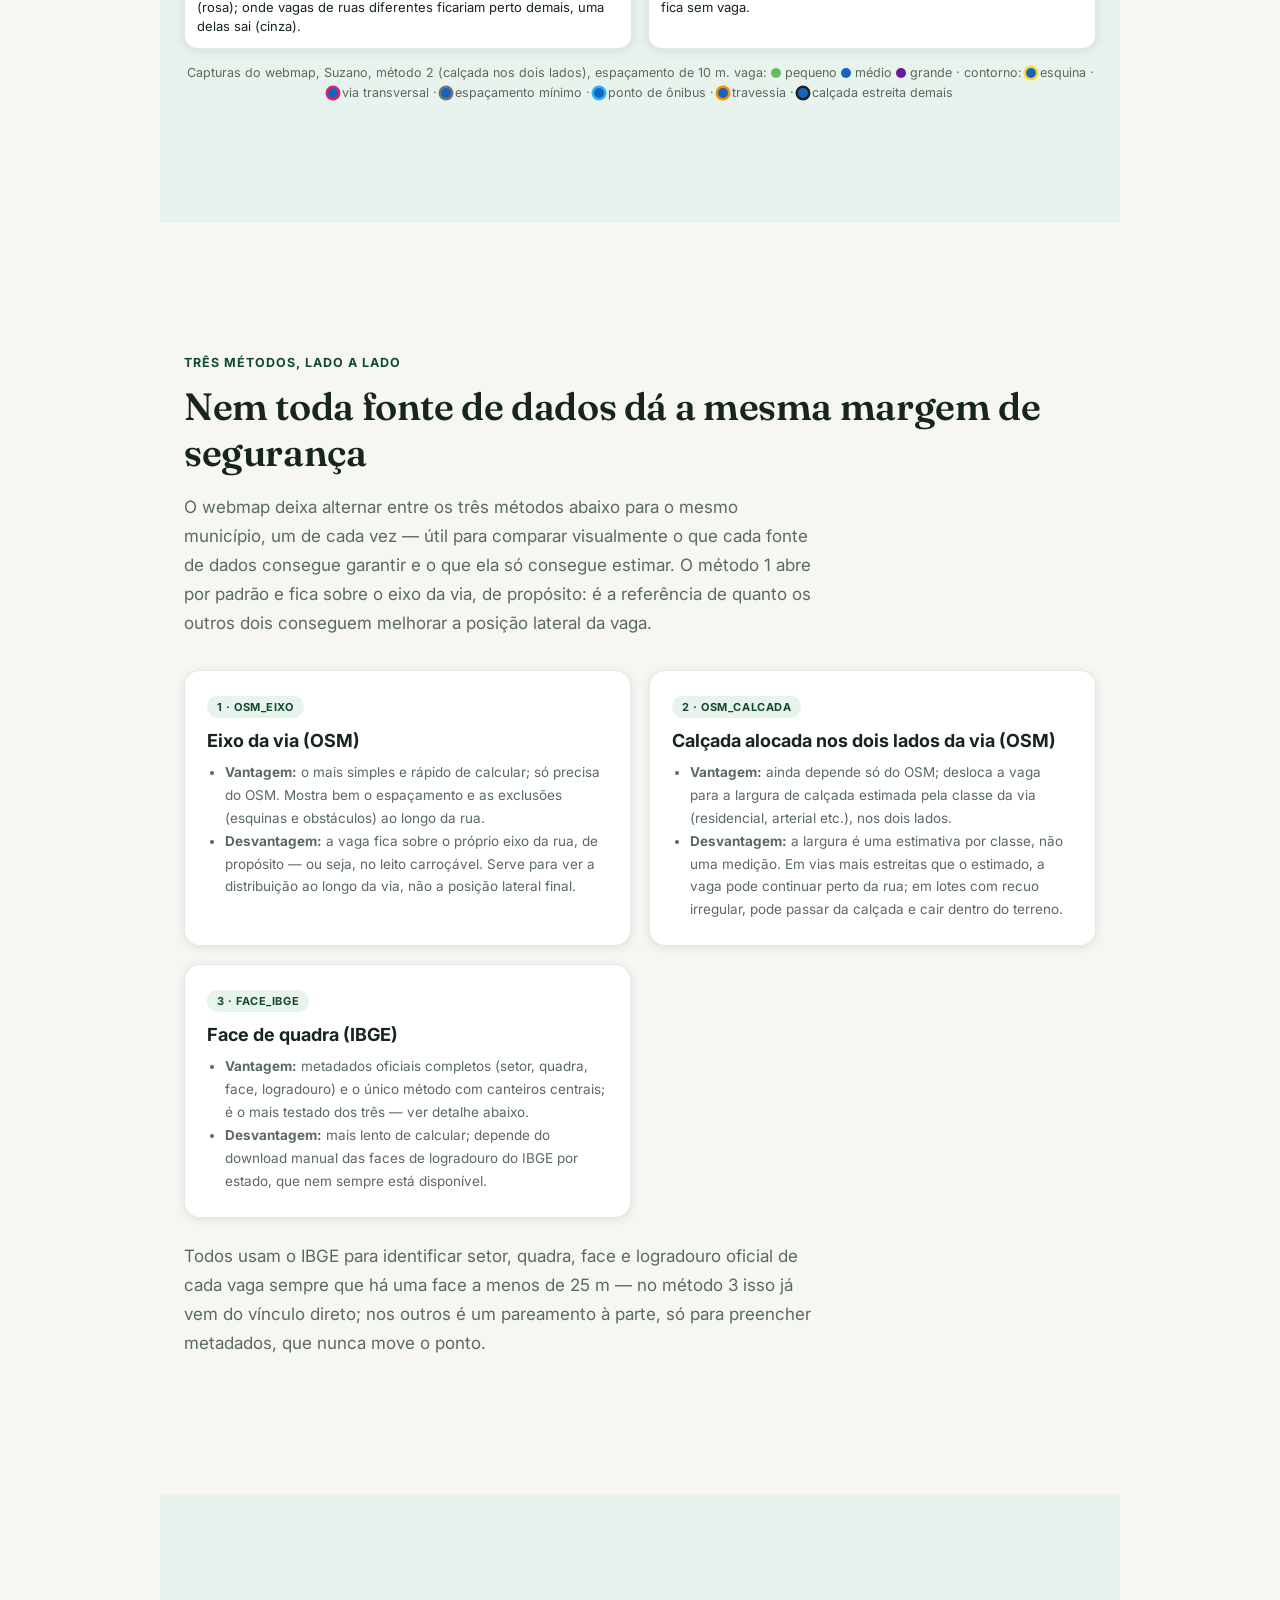
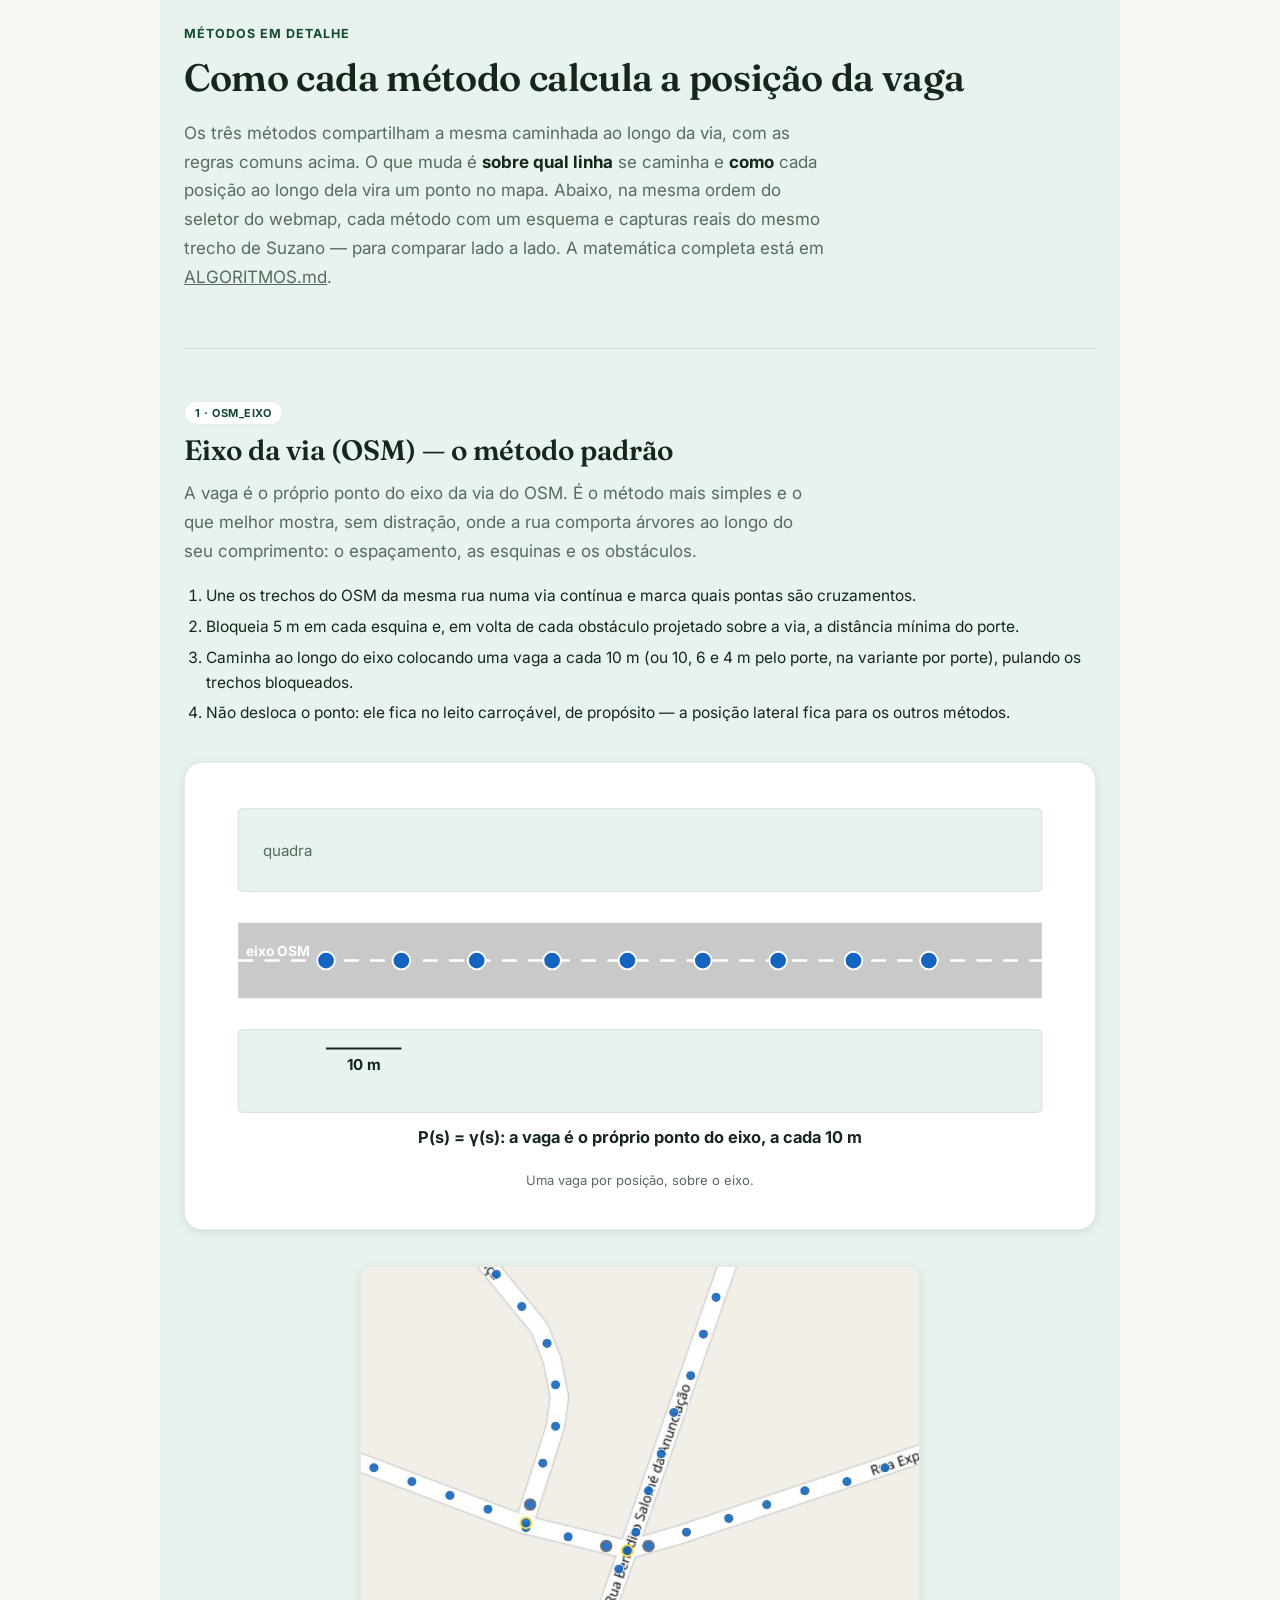
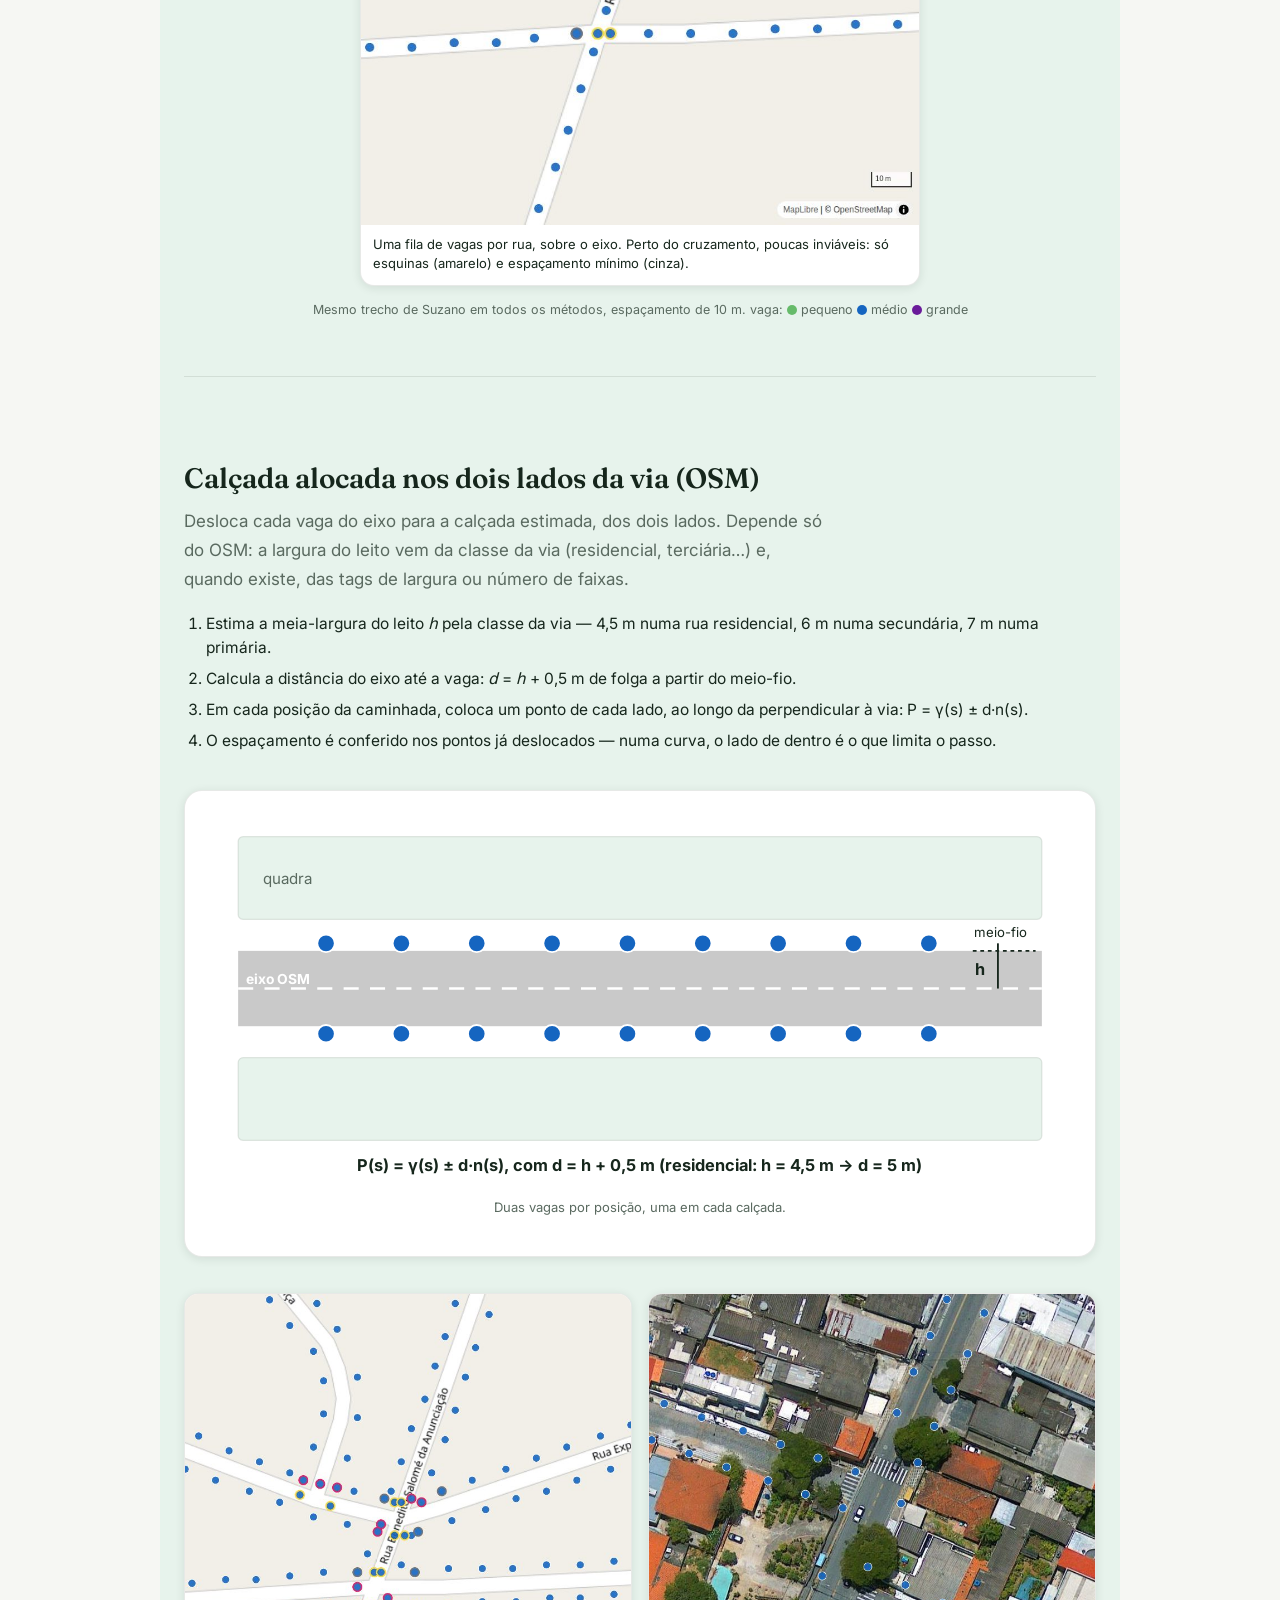
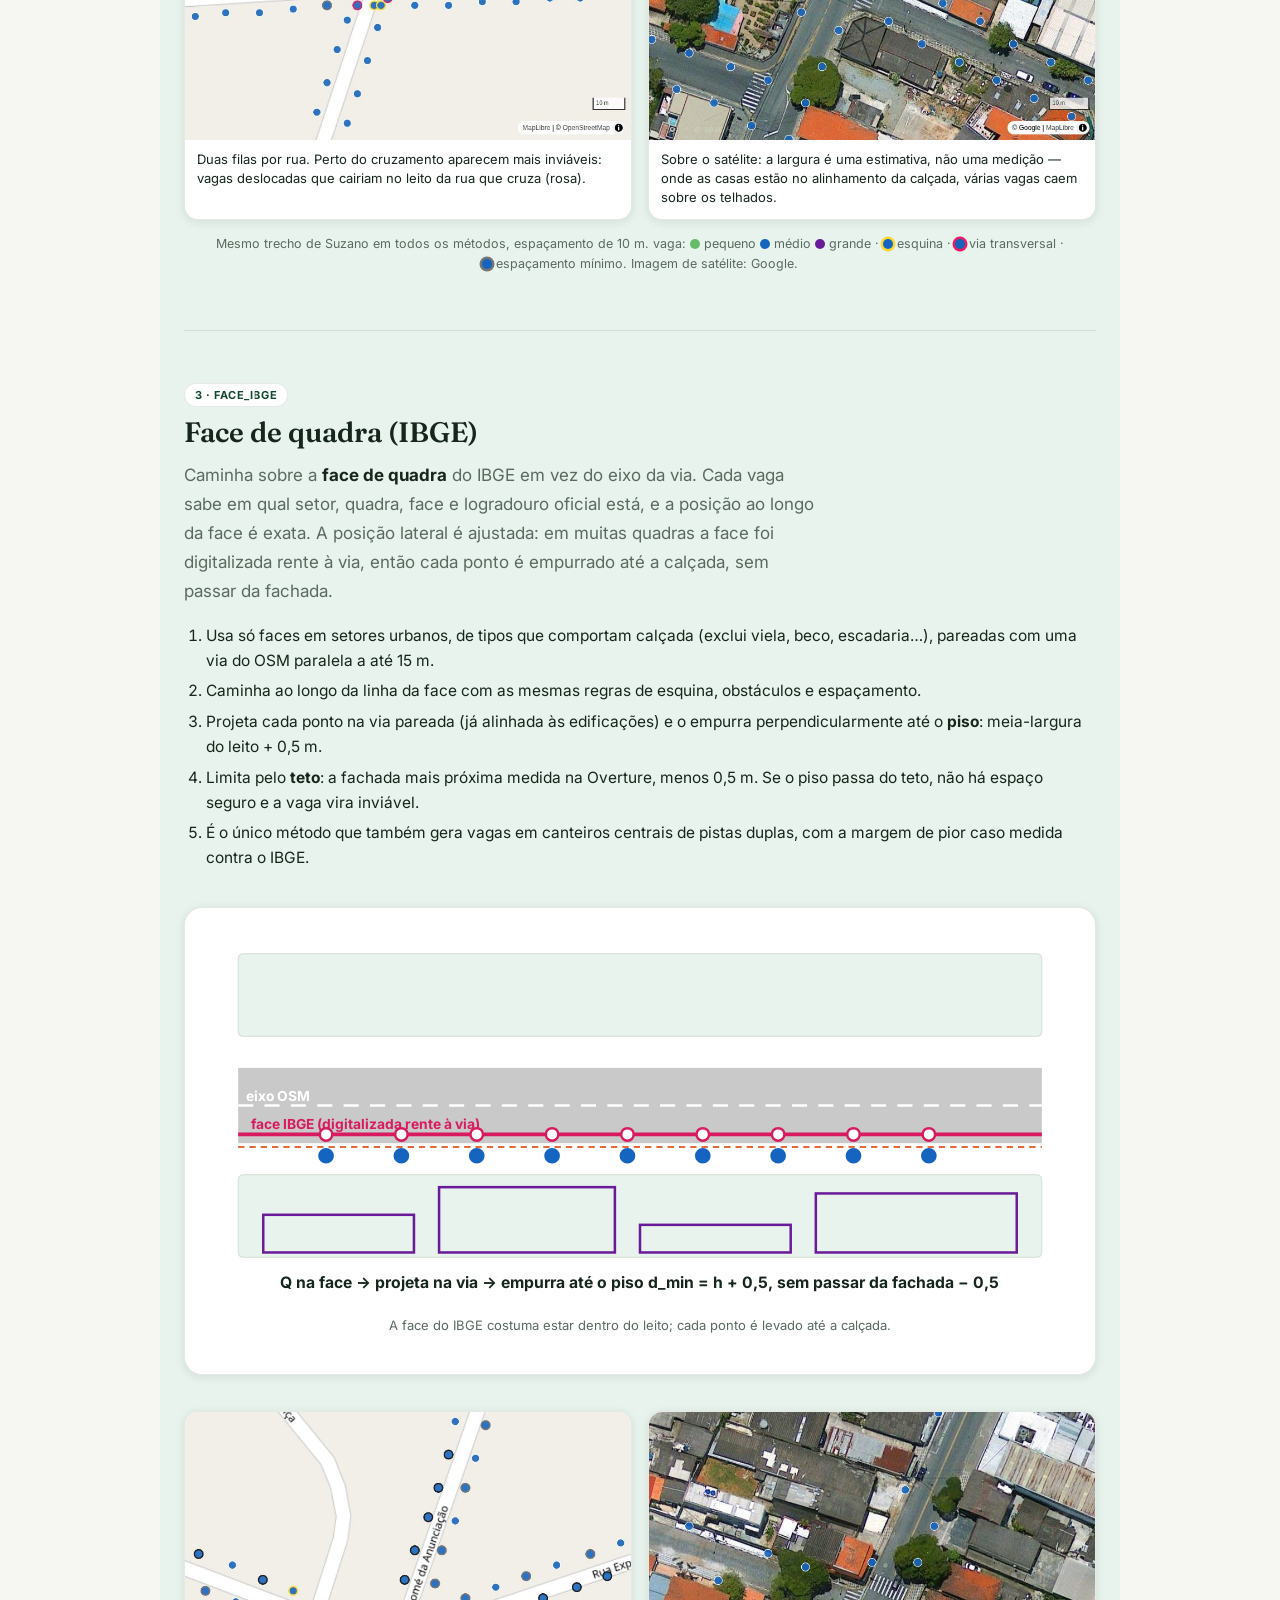
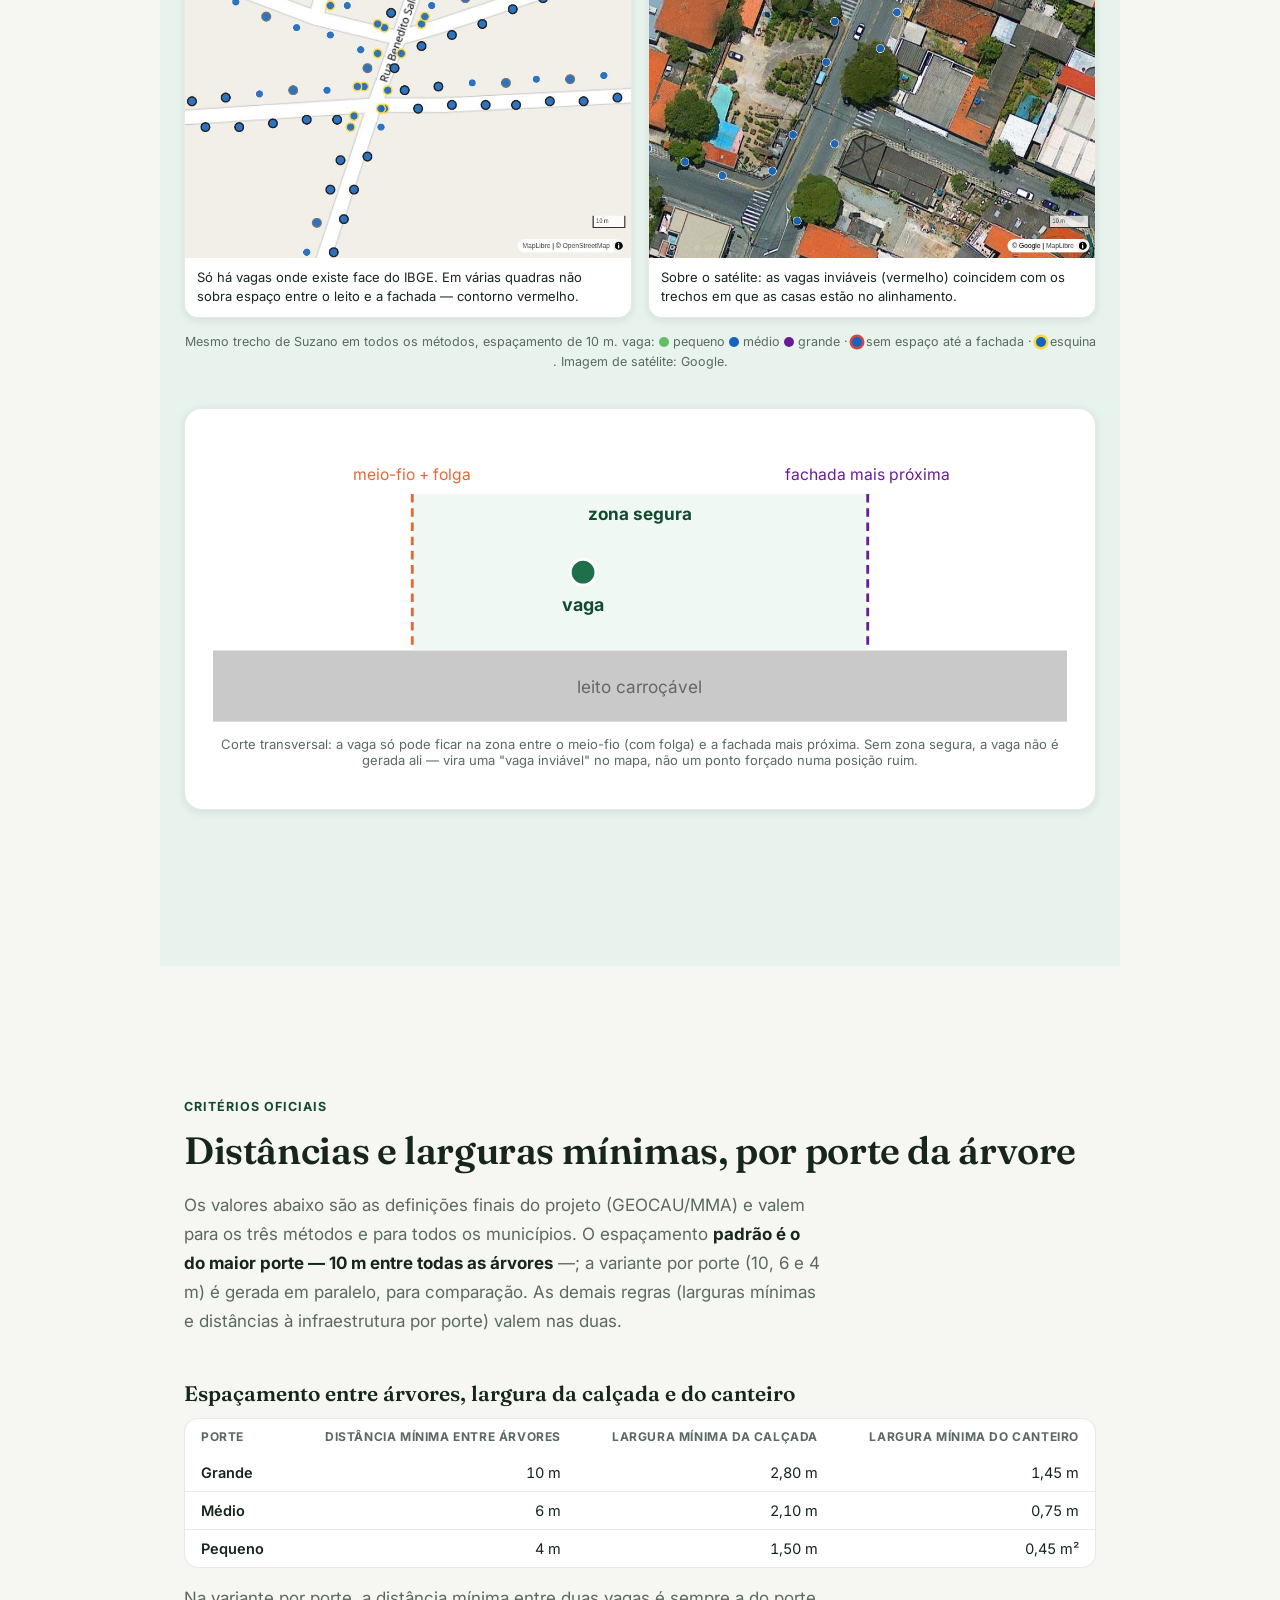
==== commit 6e9a0fcd: "Adota os critérios oficiais de distanciamento, simplifica para três métodos e adiciona o Distrito Fe" ====
--- a/webmap/metodologia.html
+++ b/webmap/metodologia.html
@@ -7,7 +7,7 @@
   <meta name="description" content="Como calculamos as vagas de plantio de árvores em vias públicas: fontes de dados, limites de precisão e regras de alocação." />
   <link rel="icon" href="data:image/svg+xml,%3Csvg xmlns='http://www.w3.org/2000/svg' viewBox='0 0 24 24'%3E%3Ctext y='20' font-size='22'%3E%F0%9F%8C%B3%3C/text%3E%3C/svg%3E">
   <link rel="stylesheet" href="css/base.css?v=3" />
-  <link rel="stylesheet" href="css/metodologia.css?v=4" />
+  <link rel="stylesheet" href="css/metodologia.css?v=5" />
 </head>
 <body>
   <div class="progress-bar" id="progress-bar"></div>
@@ -32,7 +32,7 @@
     <h1>Onde cabe uma árvore <em>sem</em> tirar uma vaga da rua</h1>
     <p class="lede">
       Como calculamos, município por município, pontos de plantio em vias públicas a partir de
-      dados abertos — com cinco métodos diferentes, cada um com suas vantagens e limites, que
+      dados abertos — com três métodos diferentes, cada um com suas vantagens e limites, que
       explicamos em detalhe nesta página.
     </p>
     <div class="cta-row">
@@ -146,19 +146,19 @@
       </div>
       <figcaption class="caption">
         Suzano, margem fixa a partir do eixo do OSM. <span class="key"><i style="background:#ff1a1a"></i>
-        ponto com menos de 2,2 m de calçada até a fachada (Overture)</span> ·
+        ponto com menos de 2,2 m de calçada até a fachada (Overture; limiar do experimento — a regra atual usa o mínimo de cada porte)</span> ·
         <span class="key"><i style="background:#20d020"></i> ponto mantido</span> ·
         contorno ciano: prédios da Overture · tracejado: eixo OSM. Imagem de satélite: Google.
       </figcaption>
     </figure>
   </section>
 
-  <!-- Regras comuns aos cinco métodos -->
+  <!-- Regras comuns aos três métodos -->
   <section class="story-section alt" id="pedra-fundamental">
     <p class="eyebrow reveal">Regras comuns</p>
     <h2 class="reveal">Mesma malha elegível, mesmo porte, mesmas exclusões — o que muda é a distância até o meio-fio</h2>
     <p class="lead reveal">
-      Os cinco métodos de alocação (ver "Cinco métodos, lado a lado" logo abaixo) partem da mesma
+      Os três métodos de alocação (ver "Três métodos, lado a lado" logo abaixo) partem da mesma
       base: só vias de classe elegível (residencial a primária) entram no cálculo, o porte da árvore
       vem da classe da via, e as mesmas zonas de exclusão valem para todos. O que muda de um método
       para outro é só a distância da vaga até o leito carroçável — da calçada estimada até,
@@ -166,7 +166,7 @@
     </p>
 
     <div class="diagram reveal">
-      <svg viewBox="0 0 600 220" role="img" aria-label="Comparação entre uma vaga no eixo da via, usada como referência de comparação, e uma vaga fora do leito carroçável, usada pelos outros quatro métodos">
+      <svg viewBox="0 0 600 220" role="img" aria-label="Comparação entre uma vaga no eixo da via, usada como referência de comparação, e uma vaga fora do leito carroçável, usada pelos outros dois métodos">
         <rect x="0" y="16" width="168" height="188" rx="6" fill="var(--primary-light)" stroke="var(--border)" />
         <rect x="432" y="16" width="168" height="188" rx="6" fill="var(--primary-light)" stroke="var(--border)" />
         <rect x="168" y="16" width="30" height="188" fill="var(--surface-solid)" stroke="var(--border)" />
@@ -177,35 +177,40 @@
         <g class="pop">
           <circle cx="300" cy="110" r="9" fill="#9e9e9e" stroke="#ffffff" stroke-width="2" />
         </g>
-        <text class="pop fade" x="300" y="150" text-anchor="middle" font-size="12.5" font-weight="700" fill="var(--muted)">Eixo da via — 1 de 5 métodos</text>
+        <text class="pop fade" x="300" y="150" text-anchor="middle" font-size="12.5" font-weight="700" fill="var(--muted)">Eixo da via — 1 de 3 métodos</text>
 
         <g class="pop delay-2">
           <circle cx="183" cy="60" r="8" fill="var(--primary)" stroke="#ffffff" stroke-width="2" />
         </g>
-        <text class="pop delay-2 fade" x="183" y="40" text-anchor="middle" font-size="12.5" font-weight="700" fill="var(--primary-dark)">Fora do leito — 4 de 5 métodos</text>
+        <text class="pop delay-2 fade" x="183" y="40" text-anchor="middle" font-size="12.5" font-weight="700" fill="var(--primary-dark)">Fora do leito — 2 de 3 métodos</text>
       </svg>
       <p class="caption">Esquema ilustrativo de uma via: calçadas nas bordas, leito carroçável ao centro.</p>
     </div>
 
-    <p class="lead reveal" style="margin-top:28px">Trechos próximos a obstáculos mapeados no OSM ficam sem vaga, com uma distância que varia por tipo — a mesma regra vale nos cinco métodos:</p>
+    <p class="lead reveal" style="margin-top:28px">Trechos próximos a esquinas e a elementos de infraestrutura mapeados no OSM ficam sem vaga. A distância mínima, medida ao longo da via, <strong>varia com o tipo de elemento e com o porte da árvore</strong> (tabela completa em <a href="#criterios">Critérios oficiais</a>) — a mesma regra vale nos cinco métodos:</p>
     <div class="card-grid">
-      <article class="source-card reveal"><h3>Travessia</h3><p>3 m de cada lado.</p></article>
-      <article class="source-card reveal"><h3>Acesso de garagem</h3><p>2 m de cada lado.</p></article>
-      <article class="source-card reveal"><h3>Ponto de ônibus</h3><p>12 m de cada lado.</p></article>
-      <article class="source-card reveal"><h3>Árvore existente</h3><p>4 m de raio, dentro de um alcance de busca de 8 m.</p></article>
+      <article class="source-card reveal"><h3>Esquina / cruzamento</h3><p>5 m de cada lado.</p></article>
+      <article class="source-card reveal"><h3>Cruzamento semaforizado</h3><p>10 m de cada lado.</p></article>
+      <article class="source-card reveal"><h3>Faixa de pedestres / guia rebaixada</h3><p>1 a 2 m de cada lado.</p></article>
+      <article class="source-card reveal"><h3>Entrada de veículos</h3><p>2 m de cada lado.</p></article>
+      <article class="source-card reveal"><h3>Ponto de ônibus</h3><p>1,5 a 2 m de cada lado.</p></article>
+      <article class="source-card reveal"><h3>Poste ou iluminação pública</h3><p>3 a 5 m de cada lado.</p></article>
+      <article class="source-card reveal"><h3>Transformador</h3><p>5 a 12 m de cada lado.</p></article>
+      <article class="source-card reveal"><h3>Boca de lobo / caixa de inspeção</h3><p>2 a 3 m de cada lado.</p></article>
+      <article class="source-card reveal"><h3>Árvore existente</h3><p>O mesmo espaçamento do porte (4, 6 ou 10 m).</p></article>
     </div>
 
     <div class="diagram reveal" style="margin-top:28px">
-      <svg viewBox="0 0 700 190" role="img" aria-label="Vagas espaçadas ao longo de uma via, com recuo de seis metros nas esquinas e uma zona sem vaga em frente a um obstáculo">
+      <svg viewBox="0 0 700 190" role="img" aria-label="Vagas espaçadas ao longo de uma via, com recuo de cinco metros nas esquinas e uma zona sem vaga em frente a um obstáculo">
         <rect x="20" y="14" width="660" height="56" rx="6" fill="var(--surface-solid)" stroke="var(--border)" />
         <text x="40" y="47" font-size="12.5" fill="var(--muted)">quadra (edificações)</text>
 
         <line x1="40" y1="110" x2="660" y2="110" stroke="var(--border)" stroke-width="3" />
 
-        <rect class="fade" x="40" y="96" width="60" height="28" fill="var(--accent)" fill-opacity="0.22" />
-        <rect class="fade" x="600" y="96" width="60" height="28" fill="var(--accent)" fill-opacity="0.22" />
-        <text class="fade" x="70" y="140" text-anchor="middle" font-size="11.5" fill="var(--accent)">6 m esquina</text>
-        <text class="fade" x="630" y="140" text-anchor="middle" font-size="11.5" fill="var(--accent)">6 m esquina</text>
+        <rect class="fade" x="40" y="96" width="50" height="28" fill="var(--accent)" fill-opacity="0.22" />
+        <rect class="fade" x="610" y="96" width="50" height="28" fill="var(--accent)" fill-opacity="0.22" />
+        <text class="fade" x="65" y="140" text-anchor="middle" font-size="11.5" fill="var(--accent)">5 m esquina</text>
+        <text class="fade" x="635" y="140" text-anchor="middle" font-size="11.5" fill="var(--accent)">5 m esquina</text>
 
         <rect class="fade delay-1" x="290" y="96" width="50" height="28" fill="#d64545" fill-opacity="0.2" />
         <text class="fade delay-1" x="315" y="156" text-anchor="middle" font-size="11.5" fill="#d64545">travessia — sem vaga</text>
@@ -223,7 +228,7 @@
           <circle cx="570" cy="110" r="6" fill="var(--primary)" />
         </g>
       </svg>
-      <p class="caption">Vagas (verde) espaçadas ao longo da via ou face de quadra, respeitando esquinas e obstáculos — mesma lógica nos cinco métodos.</p>
+      <p class="caption">Vagas (verde) espaçadas ao longo da via ou face de quadra, respeitando esquinas e obstáculos — mesma lógica nos três métodos.</p>
     </div>
 
     <h3 class="sub-title reveal">Espaçamento medido em linha reta</h3>
@@ -272,14 +277,14 @@
         <text x="480" y="292" text-anchor="middle" font-size="12" fill="var(--muted)">passo no eixo: 13,6 m</text>
         <line x1="320" y1="40" x2="320" y2="280" stroke="var(--border)" />
       </svg>
-      <p class="caption">Curva de 20 m de raio, vagas na calçada interna (5 m do eixo). À esquerda, passos de 10 m no eixo deixam as vagas a 7,4 m entre si; à direita, o passo cresce para 13,6 m no eixo e as vagas ficam a 10,0 m.</p>
+      <p class="caption">Espaçamento de 10 m (padrão). Curva de 20 m de raio, vagas na calçada interna (5 m do eixo). À esquerda, passos de 10 m no eixo deixam as vagas a 7,4 m entre si; à direita, o passo cresce para 13,6 m no eixo e as vagas ficam a 10,0 m.</p>
     </div>
 
     <h3 class="sub-title reveal">Uma rua é uma via contínua — mesmo quando o OSM a divide</h3>
     <p class="lead reveal">
       O OpenStreetMap divide a mesma rua em vários trechos sempre que alguma característica muda
       (pavimento, ponte, limite de velocidade). Esses trechos são unidos de volta numa via contínua,
-      e o afastamento de 6 m só vale nas pontas que são cruzamento de verdade — onde três ou mais vias
+      e o afastamento de 5 m só vale nas pontas que são cruzamento de verdade — onde três ou mais vias
       se encontram, ou onde uma rua termina no meio de outra (um T).
     </p>
     <div class="diagram reveal">
@@ -325,9 +330,9 @@
         <circle class="pop" cx="496.6" cy="220" r="6" fill="#1565c0" stroke="#fff" stroke-width="1.5" />
         <circle class="pop" cx="556.6" cy="220" r="6" fill="#1565c0" stroke="#fff" stroke-width="1.5" />
         <circle class="pop" cx="616.6" cy="220" r="6" fill="#1565c0" stroke="#fff" stroke-width="1.5" />
-        <text x="40" y="262" text-anchor="start" font-size="11.5" fill="var(--muted)">faixa laranja: 6 m de afastamento de esquina · círculo branco: ponto onde o OSM divide a via</text>
-      </svg>
-      <p class="caption">Sem a união, cada emenda do OSM abria um vão de 12 m ou mais sem nenhum cruzamento — e reiniciava a contagem do espaçamento.</p>
+        <text x="40" y="262" text-anchor="start" font-size="11.5" fill="var(--muted)">faixa laranja: 5 m de afastamento de esquina · círculo branco: ponto onde o OSM divide a via</text>
+      </svg>
+      <p class="caption">Sem a união, cada emenda do OSM abria um vão de 10 m ou mais sem nenhum cruzamento — e reiniciava a contagem do espaçamento.</p>
     </div>
 
     <h3 class="sub-title reveal">Um obstáculo custa só as vagas que cobre</h3>
@@ -337,45 +342,57 @@
       espaçamento inteiro.
     </p>
     <div class="diagram reveal">
-      <svg viewBox="0 0 690 215" role="img" aria-label="Rua de 100 m com esquinas nas pontas e uma travessia entre 33 e 39 m: as vagas caem em 6,1, 16,1 e 26,1 m, a candidata em 36,1 m é inviável e a caminhada retoma em 39,1 m">
+      <svg viewBox="0 0 690 215" role="img" aria-label="Rua de 100 m com esquinas nas pontas e uma travessia entre 34 e 38 m, espaçamento de 6 m: as vagas caem em 5,1, 11,1, 17,1, 23,1 e 29,1 m, a candidata em 35,1 m é inviável e a caminhada retoma em 38,1 m">
         <rect x="40" y="76" width="600" height="28" fill="#c9c9c9" />
-        <rect class="fade" x="40" y="76" width="36" height="28" fill="var(--accent)" fill-opacity="0.3" />
-        <rect class="fade" x="238" y="76" width="36" height="28" fill="#fb8c00" fill-opacity="0.3" />
-        <rect class="fade" x="604" y="76" width="36" height="28" fill="var(--accent)" fill-opacity="0.3" />
-        <text x="58" y="66" text-anchor="middle" font-size="11.5" fill="var(--accent)">esquina</text>
+        <rect class="fade" x="40" y="76" width="30" height="28" fill="var(--accent)" fill-opacity="0.3" />
+        <rect class="fade" x="244" y="76" width="24" height="28" fill="#fb8c00" fill-opacity="0.3" />
+        <rect class="fade" x="610" y="76" width="30" height="28" fill="var(--accent)" fill-opacity="0.3" />
+        <text x="55" y="66" text-anchor="middle" font-size="11.5" fill="var(--accent)">esquina</text>
         <text x="256" y="66" text-anchor="middle" font-size="11.5" fill="#fb8c00">travessia</text>
-        <text x="622" y="66" text-anchor="middle" font-size="11.5" fill="var(--accent)">esquina</text>
-        <circle class="pop" cx="76.6" cy="90" r="7" fill="#1565c0" stroke="#fff" stroke-width="1.5" />
-        <text x="76.6" y="124" text-anchor="middle" font-size="11" fill="var(--muted)">6,1</text>
-        <circle class="pop" cx="136.6" cy="90" r="7" fill="#1565c0" stroke="#fff" stroke-width="1.5" />
-        <text x="136.6" y="124" text-anchor="middle" font-size="11" fill="var(--muted)">16,1</text>
-        <circle class="pop" cx="196.6" cy="90" r="7" fill="#1565c0" stroke="#fff" stroke-width="1.5" />
-        <text x="196.6" y="124" text-anchor="middle" font-size="11" fill="var(--muted)">26,1</text>
-        <circle class="pop" cx="274.6" cy="90" r="7" fill="#1565c0" stroke="#fff" stroke-width="1.5" />
-        <text x="274.6" y="124" text-anchor="middle" font-size="11" fill="var(--muted)">39,1</text>
-        <circle class="pop" cx="334.6" cy="90" r="7" fill="#1565c0" stroke="#fff" stroke-width="1.5" />
-        <text x="334.6" y="124" text-anchor="middle" font-size="11" fill="var(--muted)">49,1</text>
-        <circle class="pop" cx="394.6" cy="90" r="7" fill="#1565c0" stroke="#fff" stroke-width="1.5" />
-        <text x="394.6" y="124" text-anchor="middle" font-size="11" fill="var(--muted)">59,1</text>
-        <circle class="pop" cx="454.6" cy="90" r="7" fill="#1565c0" stroke="#fff" stroke-width="1.5" />
-        <text x="454.6" y="124" text-anchor="middle" font-size="11" fill="var(--muted)">69,1</text>
-        <circle class="pop" cx="514.6" cy="90" r="7" fill="#1565c0" stroke="#fff" stroke-width="1.5" />
-        <text x="514.6" y="124" text-anchor="middle" font-size="11" fill="var(--muted)">79,1</text>
-        <circle class="pop" cx="574.6" cy="90" r="7" fill="#1565c0" stroke="#fff" stroke-width="1.5" />
-        <text x="574.6" y="124" text-anchor="middle" font-size="11" fill="var(--muted)">89,1</text>
-        <circle cx="40" cy="90" r="7" fill="#1565c0" fill-opacity="0.85" stroke="#fdd835" stroke-width="3" />
-        <text x="40" y="140" text-anchor="middle" font-size="11" fill="#b8a000">0,0</text>
-        <circle cx="256.6" cy="90" r="7" fill="#1565c0" fill-opacity="0.85" stroke="#fb8c00" stroke-width="3" />
-        <text x="256.6" y="140" text-anchor="middle" font-size="11" fill="#fb8c00">36,1</text>
-        <circle cx="634.6" cy="90" r="7" fill="#1565c0" fill-opacity="0.85" stroke="#fdd835" stroke-width="3" />
-        <text x="634.6" y="140" text-anchor="middle" font-size="11" fill="#b8a000">99,1</text>
-        <line x1="196.6" y1="164" x2="274.6" y2="164" stroke="var(--fg)" stroke-width="1.5" />
-        <line x1="196.6" y1="159" x2="196.6" y2="169" stroke="var(--fg)" stroke-width="1.5" />
-        <line x1="274.6" y1="159" x2="274.6" y2="169" stroke="var(--fg)" stroke-width="1.5" />
-        <text x="235.6" y="182" text-anchor="middle" font-size="12" fill="var(--fg)" font-weight="700">13 m (e não 20)</text>
+        <text x="625" y="66" text-anchor="middle" font-size="11.5" fill="var(--accent)">esquina</text>
+        <circle class="pop" cx="70.6" cy="90" r="6" fill="#1565c0" stroke="#fff" stroke-width="1.5" />
+        <text x="70.6" y="124" text-anchor="middle" font-size="10" fill="var(--muted)">5,1</text>
+        <circle class="pop" cx="106.6" cy="90" r="6" fill="#1565c0" stroke="#fff" stroke-width="1.5" />
+        <text x="106.6" y="124" text-anchor="middle" font-size="10" fill="var(--muted)">11,1</text>
+        <circle class="pop" cx="142.6" cy="90" r="6" fill="#1565c0" stroke="#fff" stroke-width="1.5" />
+        <text x="142.6" y="124" text-anchor="middle" font-size="10" fill="var(--muted)">17,1</text>
+        <circle class="pop" cx="178.6" cy="90" r="6" fill="#1565c0" stroke="#fff" stroke-width="1.5" />
+        <text x="178.6" y="124" text-anchor="middle" font-size="10" fill="var(--muted)">23,1</text>
+        <circle class="pop" cx="214.6" cy="90" r="6" fill="#1565c0" stroke="#fff" stroke-width="1.5" />
+        <text x="214.6" y="124" text-anchor="middle" font-size="10" fill="var(--muted)">29,1</text>
+        <circle class="pop" cx="268.6" cy="90" r="6" fill="#1565c0" stroke="#fff" stroke-width="1.5" />
+        <text x="268.6" y="124" text-anchor="middle" font-size="10" fill="var(--muted)">38,1</text>
+        <circle class="pop" cx="304.6" cy="90" r="6" fill="#1565c0" stroke="#fff" stroke-width="1.5" />
+        <text x="304.6" y="124" text-anchor="middle" font-size="10" fill="var(--muted)">44,1</text>
+        <circle class="pop" cx="340.6" cy="90" r="6" fill="#1565c0" stroke="#fff" stroke-width="1.5" />
+        <text x="340.6" y="124" text-anchor="middle" font-size="10" fill="var(--muted)">50,1</text>
+        <circle class="pop" cx="376.6" cy="90" r="6" fill="#1565c0" stroke="#fff" stroke-width="1.5" />
+        <text x="376.6" y="124" text-anchor="middle" font-size="10" fill="var(--muted)">56,1</text>
+        <circle class="pop" cx="412.6" cy="90" r="6" fill="#1565c0" stroke="#fff" stroke-width="1.5" />
+        <text x="412.6" y="124" text-anchor="middle" font-size="10" fill="var(--muted)">62,1</text>
+        <circle class="pop" cx="448.6" cy="90" r="6" fill="#1565c0" stroke="#fff" stroke-width="1.5" />
+        <text x="448.6" y="124" text-anchor="middle" font-size="10" fill="var(--muted)">68,1</text>
+        <circle class="pop" cx="484.6" cy="90" r="6" fill="#1565c0" stroke="#fff" stroke-width="1.5" />
+        <text x="484.6" y="124" text-anchor="middle" font-size="10" fill="var(--muted)">74,1</text>
+        <circle class="pop" cx="520.6" cy="90" r="6" fill="#1565c0" stroke="#fff" stroke-width="1.5" />
+        <text x="520.6" y="124" text-anchor="middle" font-size="10" fill="var(--muted)">80,1</text>
+        <circle class="pop" cx="556.6" cy="90" r="6" fill="#1565c0" stroke="#fff" stroke-width="1.5" />
+        <text x="556.6" y="124" text-anchor="middle" font-size="10" fill="var(--muted)">86,1</text>
+        <circle class="pop" cx="592.6" cy="90" r="6" fill="#1565c0" stroke="#fff" stroke-width="1.5" />
+        <text x="592.6" y="124" text-anchor="middle" font-size="10" fill="var(--muted)">92,1</text>
+        <circle cx="40.0" cy="90" r="6" fill="#1565c0" fill-opacity="0.85" stroke="#fdd835" stroke-width="3" />
+        <text x="40.0" y="140" text-anchor="middle" font-size="10" fill="#b8a000">0,0</text>
+        <circle cx="250.6" cy="90" r="6" fill="#1565c0" fill-opacity="0.85" stroke="#fb8c00" stroke-width="3" />
+        <text x="250.6" y="140" text-anchor="middle" font-size="10" fill="#fb8c00">35,1</text>
+        <circle cx="628.6" cy="90" r="6" fill="#1565c0" fill-opacity="0.85" stroke="#fdd835" stroke-width="3" />
+        <text x="628.6" y="140" text-anchor="middle" font-size="10" fill="#b8a000">98,1</text>
+        <line x1="214.6" y1="164" x2="268.6" y2="164" stroke="var(--fg)" stroke-width="1.5" />
+        <line x1="214.6" y1="159" x2="214.6" y2="169" stroke="var(--fg)" stroke-width="1.5" />
+        <line x1="268.6" y1="159" x2="268.6" y2="169" stroke="var(--fg)" stroke-width="1.5" />
+        <text x="241.6" y="182" text-anchor="middle" font-size="12" fill="var(--fg)" font-weight="700">9 m (e não 12)</text>
         <text x="40" y="205" text-anchor="start" font-size="11.5" fill="var(--muted)">posições em metros a partir do início da via · contorno = vaga inviável e motivo</text>
       </svg>
-      <p class="caption">Exemplo calculado pelo próprio algoritmo: rua reta de 100 m com uma travessia entre 33 e 39 m, espaçamento de 10 m.</p>
+      <p class="caption">Exemplo calculado pelo próprio algoritmo: rua reta de 100 m, porte médio (espaçamento de 6 m, esquinas de 5 m), com uma travessia de pedestres a 36 m (2 m para cada lado).</p>
     </div>
 
     <h3 class="sub-title reveal">Nenhuma lacuna silenciosa: as vagas inviáveis</h3>
@@ -394,22 +411,22 @@
         </figure>
         <figure>
           <img src="img/inviaveis-onibus.jpg" width="800" height="800" loading="lazy" alt="Rua em Suzano com pontos de ônibus: vagas inviáveis com contorno azul-claro em volta dos pontos e laranja junto às travessias" />
-          <figcaption>Em volta de pontos de ônibus (azul-claro, 12 m para cada lado) e de travessias de pedestres (laranja, 3 m) a calçada fica sem vaga.</figcaption>
+          <figcaption>Em volta de pontos de ônibus (azul-claro, 2 m para cada lado no porte médio) e de travessias de pedestres (laranja, 2 m) a calçada fica sem vaga.</figcaption>
         </figure>
       </div>
-      <figcaption class="caption">Capturas do webmap, Suzano, método 3 (calçada nos dois lados), espaçamento de 10 m. <span class="key">vaga: <i style="background:#66bb6a"></i>pequeno <i style="background:#1565c0"></i>médio <i style="background:#6a1b9a"></i>grande</span> · contorno: <span class="key"><i class="ring" style="--ring:#fdd835"></i>esquina</span> · <span class="key"><i class="ring" style="--ring:#e91e63"></i>via transversal</span> · <span class="key"><i class="ring" style="--ring:#757575"></i>espaçamento mínimo</span> · <span class="key"><i class="ring" style="--ring:#29b6f6"></i>ponto de ônibus</span> · <span class="key"><i class="ring" style="--ring:#fb8c00"></i>travessia</span></figcaption>
+      <figcaption class="caption">Capturas do webmap, Suzano, método 2 (calçada nos dois lados), espaçamento de 10 m. <span class="key">vaga: <i style="background:#66bb6a"></i>pequeno <i style="background:#1565c0"></i>médio <i style="background:#6a1b9a"></i>grande</span> · contorno: <span class="key"><i class="ring" style="--ring:#fdd835"></i>esquina</span> · <span class="key"><i class="ring" style="--ring:#e91e63"></i>via transversal</span> · <span class="key"><i class="ring" style="--ring:#757575"></i>espaçamento mínimo</span> · <span class="key"><i class="ring" style="--ring:#29b6f6"></i>ponto de ônibus</span> · <span class="key"><i class="ring" style="--ring:#fb8c00"></i>travessia</span> · <span class="key"><i class="ring" style="--ring:#212121"></i>calçada estreita demais</span></figcaption>
     </figure>
   </section>
 
-  <!-- Cinco métodos -->
+  <!-- Três métodos -->
   <section class="story-section" id="metodos">
-    <p class="eyebrow reveal">Cinco métodos, lado a lado</p>
+    <p class="eyebrow reveal">Três métodos, lado a lado</p>
     <h2 class="reveal">Nem toda fonte de dados dá a mesma margem de segurança</h2>
     <p class="lead reveal">
-      O webmap deixa alternar entre os cinco métodos abaixo para o mesmo município, um de cada vez —
+      O webmap deixa alternar entre os três métodos abaixo para o mesmo município, um de cada vez —
       útil para comparar visualmente o que cada fonte de dados consegue garantir e o que ela só
       consegue estimar. O método 1 abre por padrão e fica sobre o eixo da via, de propósito: é a
-      referência de quanto os outros quatro conseguem melhorar a posição lateral da vaga.
+      referência de quanto os outros dois conseguem melhorar a posição lateral da vaga.
     </p>
 
     <div class="variant-grid">
@@ -425,19 +442,7 @@
         </ul>
       </div>
       <div class="variant-card reveal">
-        <span class="tag">2 · osm_calcada_lado</span>
-        <h3>Calçada alocada em um dos lados da via (OSM)</h3>
-        <ul>
-          <li><strong>Vantagem:</strong> mesma posição do método 3, mas só num lado de cada rua — o
-            lado cujas faces de quadra do IBGE somam menos endereços (menos portões e acessos de
-            garagem); se só um lado tem face IBGE, como numa rua ao longo de uma praça, esse lado.</li>
-          <li><strong>Desvantagem:</strong> cerca de metade das vagas do método 3; em vias fora dos
-            setores urbanos do IBGE não há dado para escolher o lado, e fica o lado esquerdo do
-            traçado do OSM.</li>
-        </ul>
-      </div>
-      <div class="variant-card reveal">
-        <span class="tag">3 · osm_calcada</span>
+        <span class="tag">2 · osm_calcada</span>
         <h3>Calçada alocada nos dois lados da via (OSM)</h3>
         <ul>
           <li><strong>Vantagem:</strong> ainda depende só do OSM; desloca a vaga para a largura de
@@ -448,29 +453,19 @@
         </ul>
       </div>
       <div class="variant-card reveal">
-        <span class="tag">4 · face_ibge</span>
+        <span class="tag">3 · face_ibge</span>
         <h3>Face de quadra (IBGE)</h3>
         <ul>
           <li><strong>Vantagem:</strong> metadados oficiais completos (setor, quadra, face, logradouro)
-            e o único método com canteiros centrais; é o mais testado dos cinco — ver detalhe abaixo.</li>
+            e o único método com canteiros centrais; é o mais testado dos três — ver detalhe abaixo.</li>
           <li><strong>Desvantagem:</strong> mais lento de calcular; depende do download manual das
             faces de logradouro do IBGE por estado, que nem sempre está disponível.</li>
         </ul>
       </div>
-      <div class="variant-card reveal">
-        <span class="tag">5 · osm_overture</span>
-        <h3>Calçada ajustada com prédios (OSM + Overture)</h3>
-        <ul>
-          <li><strong>Vantagem:</strong> o mesmo deslocamento do método 3, mas nunca além da fachada
-            do prédio mais próximo medida na Overture — corrige o maior risco do método 3.</li>
-          <li><strong>Desvantagem:</strong> depende da cobertura e atualização das edificações da
-            Overture; onde não há prédio mapeado por perto, cai de volta na estimativa do método 3.</li>
-        </ul>
-      </div>
     </div>
     <p class="lead reveal" style="margin-top:24px">
       Todos usam o IBGE para identificar setor, quadra, face e logradouro oficial de cada
-      vaga sempre que há uma face a menos de 25 m — no método 4 isso já vem do vínculo direto; nos
+      vaga sempre que há uma face a menos de 25 m — no método 3 isso já vem do vínculo direto; nos
       outros é um pareamento à parte, só para preencher metadados, que nunca move o ponto.
     </p>
   </section>
@@ -480,7 +475,7 @@
     <p class="eyebrow reveal">Métodos em detalhe</p>
     <h2 class="reveal">Como cada método calcula a posição da vaga</h2>
     <p class="lead reveal">
-      Os cinco métodos compartilham a mesma caminhada ao longo da via, com as regras comuns acima. O
+      Os três métodos compartilham a mesma caminhada ao longo da via, com as regras comuns acima. O
       que muda é <strong>sobre qual linha</strong> se caminha e <strong>como</strong> cada posição
       ao longo dela vira um ponto no mapa. Abaixo, na mesma ordem do seletor do webmap, cada método
       com um esquema e capturas reais do mesmo trecho de Suzano — para comparar lado a lado. A
@@ -494,12 +489,12 @@
     <p class="lead reveal">A vaga é o próprio ponto do eixo da via do OSM. É o método mais simples e o que melhor mostra, sem distração, onde a rua comporta árvores ao longo do seu comprimento: o espaçamento, as esquinas e os obstáculos.</p>
     <ol class="steps reveal">
         <li>Une os trechos do OSM da mesma rua numa via contínua e marca quais pontas são cruzamentos.</li>
-        <li>Bloqueia 6 m em cada esquina e um raio em volta de cada obstáculo projetado sobre a via.</li>
-        <li>Caminha ao longo do eixo colocando uma vaga a cada 10 m (ou 6/8/11 m pelo porte), pulando os trechos bloqueados.</li>
+        <li>Bloqueia 5 m em cada esquina e, em volta de cada obstáculo projetado sobre a via, a distância mínima do porte.</li>
+        <li>Caminha ao longo do eixo colocando uma vaga a cada 10 m (ou 10, 6 e 4 m pelo porte, na variante por porte), pulando os trechos bloqueados.</li>
         <li>Não desloca o ponto: ele fica no leito carroçável, de propósito — a posição lateral fica para os outros métodos.</li>
     </ol>
     <div class="diagram reveal">
-      <svg viewBox="0 0 680 292" role="img" aria-label="Vagas sobre o eixo da via, a cada 10 metros">
+      <svg viewBox="0 0 680 292" role="img" aria-label="Vagas sobre o eixo da via, a cada 10 metros ">
         <rect x="20" y="14" width="640" height="66" rx="4" fill="var(--primary-light)" stroke="var(--border)" />
         <rect x="20" y="190" width="640" height="66" rx="4" fill="var(--primary-light)" stroke="var(--border)" />
         <rect x="20" y="105" width="640" height="60" fill="#c9c9c9" />
@@ -532,67 +527,8 @@
     </figure>
     </article>
 
-    <article class="method-detail" id="metodo-osm-calcada-lado">
-    <p class="eyebrow reveal"><span class="tag">2 · osm_calcada_lado</span></p>
-    <h3 class="method-title reveal">Calçada alocada em um dos lados da via (OSM)</h3>
-    <p class="lead reveal">Igual ao método 3, mas com vagas em um lado só de cada rua — útil onde as calçadas são estreitas e plantar dos dois lados não é realista. O lado é escolhido pelos endereços do IBGE.</p>
-    <ol class="steps reveal">
-        <li>Associa cada face de quadra do IBGE à via mais próxima e paralela (até 15 m, diferença de direção até 30°).</li>
-        <li>Descobre de que lado da via fica cada face, pelo sinal do produto vetorial entre a direção da via e o vetor até a face.</li>
-        <li>Soma os endereços (TOT_GERAL do Censo) de cada lado e fica com o lado que tem <strong>menos</strong> — menos portões e garagens.</li>
-        <li>Se só um lado tem face do IBGE (uma rua ao longo de uma praça ou de um rio), esse lado; sem dado nenhum, o lado esquerdo do traçado do OSM.</li>
-        <li>Desloca as vagas desse lado para a calçada estimada, como no método 3.</li>
-    </ol>
-    <div class="diagram reveal">
-      <svg viewBox="0 0 680 292" role="img" aria-label="Faces de quadra do IBGE dos dois lados da via: o lado direito tem menos endereços e recebe as vagas; o esquerdo fica sem">
-        <defs><marker id="arr" viewBox="0 0 10 10" refX="9" refY="5" markerWidth="7" markerHeight="7" orient="auto"><path d="M0 0 L10 5 L0 10 z" fill="var(--fg)" /></marker></defs>
-        <rect x="20" y="14" width="640" height="66" rx="4" fill="var(--primary-light)" stroke="var(--border)" />
-        <rect x="20" y="190" width="640" height="66" rx="4" fill="var(--primary-light)" stroke="var(--border)" />
-        <rect x="20" y="105" width="640" height="60" fill="#c9c9c9" />
-        <line x1="20" y1="135" x2="660" y2="135" stroke="#fff" stroke-width="2" stroke-dasharray="12 9" />
-        <text x="26" y="131" text-anchor="start" font-size="11" fill="#fff" font-weight="700">eixo OSM</text>
-        <line class="fade" x1="20" y1="82" x2="660" y2="82" stroke="#d81b60" stroke-width="3" />
-        <line class="fade" x1="20" y1="188" x2="660" y2="188" stroke="#d81b60" stroke-width="3" />
-        <text x="340" y="52" text-anchor="middle" font-size="12.5" fill="#d81b60" font-weight="700">face IBGE à esquerda: 42 endereços</text>
-        <text x="340" y="228" text-anchor="middle" font-size="12.5" fill="#d81b60" font-weight="700">face IBGE à direita: 9 endereços ✓</text>
-        <circle class="pop" cx="90" cy="171" r="7" fill="#1565c0" stroke="#fff" stroke-width="1.5" />
-        <circle cx="90" cy="99" r="6" fill="none" stroke="var(--muted)" stroke-width="1.5" stroke-dasharray="3 3" />
-        <circle class="pop" cx="150" cy="171" r="7" fill="#1565c0" stroke="#fff" stroke-width="1.5" />
-        <circle cx="150" cy="99" r="6" fill="none" stroke="var(--muted)" stroke-width="1.5" stroke-dasharray="3 3" />
-        <circle class="pop" cx="210" cy="171" r="7" fill="#1565c0" stroke="#fff" stroke-width="1.5" />
-        <circle cx="210" cy="99" r="6" fill="none" stroke="var(--muted)" stroke-width="1.5" stroke-dasharray="3 3" />
-        <circle class="pop" cx="270" cy="171" r="7" fill="#1565c0" stroke="#fff" stroke-width="1.5" />
-        <circle cx="270" cy="99" r="6" fill="none" stroke="var(--muted)" stroke-width="1.5" stroke-dasharray="3 3" />
-        <circle class="pop" cx="330" cy="171" r="7" fill="#1565c0" stroke="#fff" stroke-width="1.5" />
-        <circle cx="330" cy="99" r="6" fill="none" stroke="var(--muted)" stroke-width="1.5" stroke-dasharray="3 3" />
-        <circle class="pop" cx="390" cy="171" r="7" fill="#1565c0" stroke="#fff" stroke-width="1.5" />
-        <circle cx="390" cy="99" r="6" fill="none" stroke="var(--muted)" stroke-width="1.5" stroke-dasharray="3 3" />
-        <circle class="pop" cx="450" cy="171" r="7" fill="#1565c0" stroke="#fff" stroke-width="1.5" />
-        <circle cx="450" cy="99" r="6" fill="none" stroke="var(--muted)" stroke-width="1.5" stroke-dasharray="3 3" />
-        <circle class="pop" cx="510" cy="171" r="7" fill="#1565c0" stroke="#fff" stroke-width="1.5" />
-        <circle cx="510" cy="99" r="6" fill="none" stroke="var(--muted)" stroke-width="1.5" stroke-dasharray="3 3" />
-        <circle class="pop" cx="570" cy="171" r="7" fill="#1565c0" stroke="#fff" stroke-width="1.5" />
-        <circle cx="570" cy="99" r="6" fill="none" stroke="var(--muted)" stroke-width="1.5" stroke-dasharray="3 3" />
-        <path d="M 30 152 L 80 152" stroke="var(--fg)" stroke-width="2" marker-end="url(#arr)" />
-        <text x="44" y="160" text-anchor="middle" font-size="1" fill="var(--muted)"></text>
-        <text x="86" y="156" text-anchor="start" font-size="10.5" fill="var(--fg)">sentido de desenho</text>
-        <text x="340" y="280" text-anchor="middle" font-size="13" fill="var(--fg)" font-weight="700">fica só o lado com menos endereços (menos portões e garagens)</text>
-      </svg>
-      <p class="caption">O lado com menos endereços recebe as vagas; o outro fica livre.</p>
-    </div>
-    <figure class="photo-figure reveal">
-      <div class="photo-grid">
-        <figure>
-          <img src="img/metodo-lado.jpg" width="800" height="800" loading="lazy" alt="Mesmo cruzamento de Suzano com vagas em um só lado de cada rua" />
-          <figcaption>Cada rua com uma fila de vagas, num lado só. O lado pode mudar de uma rua para outra — depende dos endereços de cada uma.</figcaption>
-        </figure>
-      </div>
-      <figcaption class="caption">Mesmo trecho de Suzano em todos os métodos, espaçamento de 10 m. <span class="key">vaga: <i style="background:#66bb6a"></i>pequeno <i style="background:#1565c0"></i>médio <i style="background:#6a1b9a"></i>grande</span></figcaption>
-    </figure>
-    </article>
-
     <article class="method-detail" id="metodo-osm-calcada">
-    <p class="eyebrow reveal"><span class="tag">3 · osm_calcada</span></p>
+    <p class="eyebrow reveal"><span class="tag">2 · osm_calcada</span></p>
     <h3 class="method-title reveal">Calçada alocada nos dois lados da via (OSM)</h3>
     <p class="lead reveal">Desloca cada vaga do eixo para a calçada estimada, dos dois lados. Depende só do OSM: a largura do leito vem da classe da via (residencial, terciária…) e, quando existe, das tags de largura ou número de faixas.</p>
     <ol class="steps reveal">
@@ -651,7 +587,7 @@
     </article>
 
     <article class="method-detail" id="metodo-face-ibge">
-    <p class="eyebrow reveal"><span class="tag">4 · face_ibge</span></p>
+    <p class="eyebrow reveal"><span class="tag">3 · face_ibge</span></p>
     <h3 class="method-title reveal">Face de quadra (IBGE)</h3>
     <p class="lead reveal">Caminha sobre a <strong>face de quadra</strong> do IBGE em vez do eixo da via. Cada vaga sabe em qual setor, quadra, face e logradouro oficial está, e a posição ao longo da face é exata. A posição lateral é ajustada: em muitas quadras a face foi digitalizada rente à via, então cada ponto é empurrado até a calçada, sem passar da fachada.</p>
     <ol class="steps reveal">
@@ -742,111 +678,61 @@
     </div>
     </article>
 
-    <article class="method-detail" id="metodo-osm-overture">
-    <p class="eyebrow reveal"><span class="tag">5 · osm_overture</span></p>
-    <h3 class="method-title reveal">Calçada ajustada com prédios (OSM + Overture)</h3>
-    <p class="lead reveal">O mesmo deslocamento do método 3, mas checado contra as edificações da Overture: a vaga nunca passa da fachada do prédio mais próximo. Corrige o maior risco do método 3 — vagas sobre telhados — sem depender do IBGE.</p>
-    <ol class="steps reveal">
-        <li>Alinha o OSM às edificações: mede, em ruas de mão dupla, a diferença entre as distâncias até as fachadas dos dois lados e estima o deslocamento sistemático da malha, região por região.</li>
-        <li>Ao longo de cada via, a cada 5 m, lança raios perpendiculares de até 40 m e mede a distância até o primeiro prédio de cada lado.</li>
-        <li>Em cada posição, a fachada é o percentil 25 dos raios numa janela de ±15 m — robusto a vãos entre prédios.</li>
-        <li>Coloca a vaga a <em>d</em> = <em>h</em> + 0,5 m do eixo; se isso passa da fachada − 0,5 m, não há espaço seguro e a vaga vira inviável.</li>
-    </ol>
-    <div class="diagram reveal">
-      <svg viewBox="0 0 680 292" role="img" aria-label="Raios perpendiculares medem a distância até as fachadas da Overture; onde o prédio está no alinhamento, não há espaço entre o meio-fio e a fachada e a vaga é inviável">
-        <rect x="20" y="14" width="640" height="66" rx="4" fill="var(--primary-light)" stroke="var(--border)" />
-        <rect x="20" y="105" width="640" height="60" fill="#c9c9c9" />
-        <line x1="20" y1="135" x2="660" y2="135" stroke="#fff" stroke-width="2" stroke-dasharray="12 9" />
-        <text x="26" y="131" text-anchor="start" font-size="11" fill="#fff" font-weight="700">eixo OSM</text>
-        <rect x="30" y="205" width="150" height="51" fill="#6a1b9a" fill-opacity="0.12" stroke="#6a1b9a" stroke-width="2" />
-        <rect x="190" y="168" width="110" height="88" fill="#6a1b9a" fill-opacity="0.12" stroke="#6a1b9a" stroke-width="2" />
-        <rect x="310" y="214" width="150" height="42" fill="#6a1b9a" fill-opacity="0.12" stroke="#6a1b9a" stroke-width="2" />
-        <rect x="470" y="192" width="180" height="64" fill="#6a1b9a" fill-opacity="0.12" stroke="#6a1b9a" stroke-width="2" />
-        <line class="fade" x1="40" y1="135" x2="40" y2="205" stroke="#6a1b9a" stroke-width="1" opacity="0.55" />
-        <line class="fade" x1="70" y1="135" x2="70" y2="205" stroke="#6a1b9a" stroke-width="1" opacity="0.55" />
-        <line class="fade" x1="100" y1="135" x2="100" y2="205" stroke="#6a1b9a" stroke-width="1" opacity="0.55" />
-        <line class="fade" x1="130" y1="135" x2="130" y2="205" stroke="#6a1b9a" stroke-width="1" opacity="0.55" />
-        <line class="fade" x1="160" y1="135" x2="160" y2="205" stroke="#6a1b9a" stroke-width="1" opacity="0.55" />
-        <line class="fade" x1="190" y1="135" x2="190" y2="168" stroke="#6a1b9a" stroke-width="1" opacity="0.55" />
-        <line class="fade" x1="220" y1="135" x2="220" y2="168" stroke="#6a1b9a" stroke-width="1" opacity="0.55" />
-        <line class="fade" x1="250" y1="135" x2="250" y2="168" stroke="#6a1b9a" stroke-width="1" opacity="0.55" />
-        <line class="fade" x1="280" y1="135" x2="280" y2="168" stroke="#6a1b9a" stroke-width="1" opacity="0.55" />
-        <line class="fade" x1="310" y1="135" x2="310" y2="214" stroke="#6a1b9a" stroke-width="1" opacity="0.55" />
-        <line class="fade" x1="340" y1="135" x2="340" y2="214" stroke="#6a1b9a" stroke-width="1" opacity="0.55" />
-        <line class="fade" x1="370" y1="135" x2="370" y2="214" stroke="#6a1b9a" stroke-width="1" opacity="0.55" />
-        <line class="fade" x1="400" y1="135" x2="400" y2="214" stroke="#6a1b9a" stroke-width="1" opacity="0.55" />
-        <line class="fade" x1="430" y1="135" x2="430" y2="214" stroke="#6a1b9a" stroke-width="1" opacity="0.55" />
-        <line class="fade" x1="460" y1="135" x2="460" y2="214" stroke="#6a1b9a" stroke-width="1" opacity="0.55" />
-        <line class="fade" x1="490" y1="135" x2="490" y2="192" stroke="#6a1b9a" stroke-width="1" opacity="0.55" />
-        <line class="fade" x1="520" y1="135" x2="520" y2="192" stroke="#6a1b9a" stroke-width="1" opacity="0.55" />
-        <line class="fade" x1="550" y1="135" x2="550" y2="192" stroke="#6a1b9a" stroke-width="1" opacity="0.55" />
-        <line class="fade" x1="580" y1="135" x2="580" y2="192" stroke="#6a1b9a" stroke-width="1" opacity="0.55" />
-        <line class="fade" x1="610" y1="135" x2="610" y2="192" stroke="#6a1b9a" stroke-width="1" opacity="0.55" />
-        <line class="fade" x1="640" y1="135" x2="640" y2="192" stroke="#6a1b9a" stroke-width="1" opacity="0.55" />
-        <circle class="pop" cx="90" cy="171" r="7" fill="#1565c0" stroke="#fff" stroke-width="1.5" />
-        <circle class="pop" cx="150" cy="171" r="7" fill="#1565c0" stroke="#fff" stroke-width="1.5" />
-        <circle cx="210" cy="171" r="7" fill="#1565c0" fill-opacity="0.85" stroke="#d64545" stroke-width="3" />
-        <circle cx="270" cy="171" r="7" fill="#1565c0" fill-opacity="0.85" stroke="#d64545" stroke-width="3" />
-        <circle class="pop" cx="330" cy="171" r="7" fill="#1565c0" stroke="#fff" stroke-width="1.5" />
-        <circle class="pop" cx="390" cy="171" r="7" fill="#1565c0" stroke="#fff" stroke-width="1.5" />
-        <circle class="pop" cx="450" cy="171" r="7" fill="#1565c0" stroke="#fff" stroke-width="1.5" />
-        <circle class="pop" cx="510" cy="171" r="7" fill="#1565c0" stroke="#fff" stroke-width="1.5" />
-        <circle class="pop" cx="570" cy="171" r="7" fill="#1565c0" stroke="#fff" stroke-width="1.5" />
-        <text x="250" y="98" text-anchor="middle" font-size="11.5" fill="#d64545" font-weight="700">prédio no alinhamento: não cabe → inviável</text>
-        <text x="340" y="280" text-anchor="middle" font-size="12.5" fill="var(--fg)" font-weight="700">raios a cada 5 m medem a fachada; teto = P25 da fachada − 0,5 m; piso > teto → sem espaço seguro</text>
-      </svg>
-      <p class="caption">Raios medem a fachada de cada lado; onde o prédio está no alinhamento, não cabe vaga.</p>
-    </div>
-    <figure class="photo-figure reveal">
-      <div class="photo-grid">
-        <figure>
-          <img src="img/metodo-overture.jpg" width="800" height="800" loading="lazy" alt="Mesmo cruzamento de Suzano com vagas do método calçada ajustada com prédios, muitas com contorno vermelho" />
-          <figcaption>Comparado ao método 3, as vagas que ficariam sobre prédios viram inviáveis (vermelho) em vez de aparecerem como vagas.</figcaption>
-        </figure>
-        <figure>
-          <img src="img/metodo-overture-satelite.jpg" width="800" height="800" loading="lazy" alt="Mesmo trecho sobre satélite com vagas válidas nas calçadas e inviáveis junto às casas no alinhamento" />
-          <figcaption>Sobre o satélite: compare com a imagem do método 3 — as vagas sobre telhados saíram.</figcaption>
-        </figure>
-      </div>
-      <figcaption class="caption">Mesmo trecho de Suzano em todos os métodos, espaçamento de 10 m. <span class="key">vaga: <i style="background:#66bb6a"></i>pequeno <i style="background:#1565c0"></i>médio <i style="background:#6a1b9a"></i>grande</span> · <span class="key"><i class="ring" style="--ring:#d64545"></i>sem espaço até a fachada</span> · <span class="key"><i class="ring" style="--ring:#fdd835"></i>esquina</span> · <span class="key"><i class="ring" style="--ring:#e91e63"></i>via transversal</span>. Imagem de satélite: Google.</figcaption>
-    </figure>
-    </article>
-
   </section>
 
-  <!-- Variantes de espaçamento -->
-  <section class="story-section" id="variantes">
-    <p class="eyebrow reveal">Duas variantes</p>
-    <h2 class="reveal">Dois critérios de espaçamento, lado a lado</h2>
-    <p class="lead reveal">
-      Geramos as duas versões em paralelo, para cada um dos cinco métodos, para comparar o resultado
-      de cada critério sem precisar reprocessar o restante do pipeline.
-    </p>
-
-    <div class="variant-grid">
-      <div class="variant-card reveal">
-        <span class="tag">espacamento_10m</span>
-        <h3>Espaçamento genérico de 10 m</h3>
-        <ul>
-          <li>Mesmo espaçamento mínimo em toda a malha.</li>
-          <li>O porte da árvore permanece como atributo de cada vaga, sem influenciar a distância entre elas.</li>
-          <li>Mais simples de comunicar e de operacionalizar no plantio.</li>
-        </ul>
-      </div>
-      <div class="variant-card reveal">
-        <span class="tag">espacamento_porte</span>
-        <h3>Espaçamento por porte — 6 / 8 / 11 m</h3>
-        <ul>
-          <li>Distância mínima entre vagas varia com o porte típico da árvore para aquela classe de via.</li>
-          <li>Mais vagas no total, por adensar onde o porte permite.</li>
-          <li>O porte hoje deriva da classe da via — não há dado confiável de largura de calçada em escala nacional.</li>
-        </ul>
-      </div>
-    </div>
-    <p class="lead reveal" style="margin-top:24px">
-      Em ambas, a distância mínima entre duas vagas é sempre o espaçamento da variante: 10 m fixo
-      na primeira; na segunda, 6, 8 ou 11 m conforme o porte da maior das duas vagas — mesmo quando
-      uma delas é de canteiro central.
+  <!-- Critérios oficiais -->
+  <section class="story-section" id="criterios">
+    <p class="eyebrow reveal">Critérios oficiais</p>
+    <h2 class="reveal">Distâncias e larguras mínimas, por porte da árvore</h2>
+    <p class="lead reveal">
+      Os valores abaixo são as definições finais do projeto (GEOCAU/MMA) e valem para os três métodos e
+      para todos os municípios. O espaçamento <strong>padrão é o do maior porte — 10 m entre todas as
+      árvores</strong> —; a variante por porte (10, 6 e 4 m) é gerada em paralelo, para comparação. As
+      demais regras (larguras mínimas e distâncias à infraestrutura por porte) valem nas duas.
+    </p>
+
+    <h3 class="sub-title reveal">Espaçamento entre árvores, largura da calçada e do canteiro</h3>
+    <div class="table-wrap reveal">
+      <table class="criteria-table">
+        <thead><tr><th scope="col">Porte</th><th scope="col">Distância mínima entre árvores</th><th scope="col">Largura mínima da calçada</th><th scope="col">Largura mínima do canteiro</th></tr></thead>
+        <tbody>
+          <tr><th scope="row">Grande</th><td>10 m</td><td>2,80 m</td><td>1,45 m</td></tr>
+          <tr><th scope="row">Médio</th><td>6 m</td><td>2,10 m</td><td>0,75 m</td></tr>
+          <tr><th scope="row">Pequeno</th><td>4 m</td><td>1,50 m</td><td>0,45 m²</td></tr>
+        </tbody>
+      </table>
+    </div>
+    <p class="lead reveal" style="margin-top:16px">
+      Na variante por porte, a distância mínima entre duas vagas é sempre a do porte da
+      <strong>maior</strong> das duas — mesmo quando uma delas é de canteiro central; na padrão, 10 m para todas. A <strong>largura mínima da calçada</strong> é aplicada
+      onde há fachada conhecida (método 3, face de quadra): a vaga só é gerada se, entre a borda do leito carroçável
+      e a fachada mais próxima, couber a largura do porte; caso contrário o candidato vira vaga inviável
+      ("calçada estreita demais"). A <strong>largura mínima do canteiro</strong> decide o porte das
+      vagas de canteiro central: a de maior porte cuja largura mínima o canteiro atende.
+      ² 0,45 m de largura por, no mínimo, 0,60 m de comprimento.
+    </p>
+
+    <h3 class="sub-title reveal">Distância mínima longitudinal à infraestrutura urbana (m)</h3>
+    <div class="table-wrap reveal">
+      <table class="criteria-table">
+        <thead><tr><th scope="col">Elemento</th><th scope="col">Pequeno</th><th scope="col">Médio</th><th scope="col">Grande</th><th scope="col">Aplicado?</th></tr></thead>
+        <tbody><tr><th scope="row">Esquina / cruzamento</th><td>5</td><td>5</td><td>5</td><td>sim</td></tr><tr><th scope="row">Cruzamento semaforizado</th><td>10</td><td>10</td><td>10</td><td>sim</td></tr><tr><th scope="row">Guia rebaixada / faixa de pedestres</th><td>1</td><td>2</td><td>2</td><td>sim</td></tr><tr><th scope="row">Entrada de veículos</th><td>2</td><td>2</td><td>2</td><td>sim</td></tr><tr><th scope="row">Poste ou iluminação pública</th><td>3</td><td>4</td><td>5</td><td>sim¹</td></tr><tr><th scope="row">Transformador</th><td>5</td><td>8</td><td>12</td><td>sim¹</td></tr><tr><th scope="row">Rede subterrânea</th><td>1</td><td>2</td><td>2</td><td>não — sem dado aberto</td></tr><tr><th scope="row">Boca de lobo / caixa de inspeção</th><td>2</td><td>2</td><td>3</td><td>sim¹</td></tr><tr><th scope="row">Ponto de ônibus</th><td>1,5</td><td>2</td><td>2</td><td>sim</td></tr></tbody>
+      </table>
+    </div>
+    <p class="lead reveal" style="margin-top:16px">
+      As distâncias são medidas ao longo da via, a partir do elemento. Uma <strong>árvore já existente</strong>
+      no OSM também conta: a nova mantém dela o espaçamento do seu porte.
+      ¹ Só entram os elementos que alguém mapeou no OSM (<code>highway=street_lamp</code>/<code>power=pole</code>,
+      <code>power=transformer</code>, <code>man_made=manhole</code>); onde o mapeamento é incompleto, a
+      restrição só vale para o que está mapeado.
+    </p>
+
+    <h3 class="sub-title reveal">O porte vem da classe da via</h3>
+    <p class="lead reveal">
+      Ruas residenciais, sem classificação e terciárias são de porte médio; secundárias e primárias, de
+      grande porte; ruas de convivência, de pequeno porte — sem largura de calçada medida em escala nacional, a classe
+      da via é o melhor indicador disponível. Os canteiros quadrado, circular e contínuo recomendados no
+      documento ainda não entram na modelagem.
     </p>
   </section>
 
@@ -895,21 +781,15 @@
       na borda do pixel.
     </p>
 
-    <div class="variant-grid">
-      <div class="variant-card reveal">
-        <span class="tag">espacamento_10m</span>
-        <h3>Buffer de 5 m</h3>
-        <ul>
-          <li>Espaçamento de 10 m para qualquer porte: metade, 5 m.</li>
-        </ul>
-      </div>
-      <div class="variant-card reveal">
-        <span class="tag">espacamento_porte</span>
-        <h3>Buffer de 3 / 4 / 5,5 m</h3>
-        <ul>
-          <li>Metade dos 6 m, 8 m e 11 m de cada porte: 3 m (pequeno), 4 m (médio) e 5,5 m (grande).</li>
-        </ul>
-      </div>
+    <div class="table-wrap reveal">
+      <table class="criteria-table">
+        <thead><tr><th scope="col">Porte</th><th scope="col">Espaçamento padrão → buffer</th><th scope="col">Espaçamento por porte → buffer</th></tr></thead>
+        <tbody>
+          <tr><th scope="row">Grande</th><td>10 m → 5 m</td><td>10 m → 5 m</td></tr>
+          <tr><th scope="row">Médio</th><td>10 m → 5 m</td><td>6 m → 3 m</td></tr>
+          <tr><th scope="row">Pequeno</th><td>10 m → 5 m</td><td>4 m → 2 m</td></tr>
+        </tbody>
+      </table>
     </div>
 
     <div class="diagram reveal">
@@ -945,7 +825,7 @@
         <circle cx="180" cy="140" r="40" fill="#1565c0" fill-opacity="0.12" stroke="#1565c0" stroke-width="2" stroke-dasharray="6 4" />
         <circle cx="180" cy="140" r="6.5" fill="#1565c0" stroke="#fff" stroke-width="2" />
         <text x="190" y="292" text-anchor="middle" font-size="12" fill="var(--muted)">cada quadrado = 1 pixel de 10 m · % de copa em cada um</text>
-        <text x="390" y="52" font-size="13" fill="var(--fg)" font-weight="700">Vaga com espaçamento de 10 m</text>
+        <text x="390" y="52" font-size="13" fill="var(--fg)" font-weight="700">Vaga com espaçamento de 10 m (padrão)</text>
         <text x="390" y="74" font-size="12.5" fill="var(--muted)">buffer de 5 m, metade do espaçamento</text>
         <text x="390" y="130" font-size="12.5" fill="var(--muted)">Pixels que o buffer toca (quatro):</text>
         <text x="390" y="154" font-size="15" fill="var(--fg)" font-weight="700">0 %  ·  30 %  ·  60 %  ·  80 %</text>
@@ -972,7 +852,7 @@
 
     <h3 class="sub-title reveal">O que ler com cuidado</h3>
     <ul class="steps reveal" style="max-width:680px">
-      <li><strong>Resolução maior que o buffer.</strong> Com pixel de 10 m e buffer de 3 a 5,5 m, o círculo toca de
+      <li><strong>Resolução maior que o buffer.</strong> Com pixel de 10 m e buffer de 2 a 5 m, o círculo toca de
         um a quatro pixels; no GLAD, de ~28 m, vagas vizinhas costumam herdar o mesmo valor.</li>
       <li><strong>É toda a vegetação arbórea, não só a copa da rua.</strong> Quintais, praças e matas ao redor entram
         no valor, e árvores já plantadas também — o raster não distingue o que é vaga livre.</li>
@@ -1011,7 +891,7 @@
       <div class="pipeline-step reveal">
         <div class="num">03</div>
         <h3>Alocar as vagas</h3>
-        <p>Gera os cinco métodos x duas variantes de espaçamento, com as mesmas regras comuns.</p>
+        <p>Gera os três métodos x duas variantes de espaçamento (10 m padrão e por porte), com as distâncias mínimas por porte e as mesmas regras comuns.</p>
         <code>03_allocate_slots.py</code>
       </div>
       <div class="pipeline-step reveal">
--- a/webmap/css/metodologia.css
+++ b/webmap/css/metodologia.css
@@ -648,3 +648,49 @@
   max-width: 560px;
   margin: 0 auto;
 }
+
+/* --- Criteria tables ---------------------------------------------------- */
+
+.table-wrap {
+  overflow-x: auto;
+  margin: 12px 0 0;
+  border: 1px solid var(--border);
+  border-radius: 14px;
+  background: var(--surface-solid);
+}
+
+.criteria-table {
+  width: 100%;
+  border-collapse: collapse;
+  font-size: 14.5px;
+  font-variant-numeric: tabular-nums;
+}
+
+.criteria-table th,
+.criteria-table td {
+  padding: 10px 16px;
+  text-align: right;
+  border-bottom: 1px solid var(--border);
+}
+
+.criteria-table th:first-child,
+.criteria-table td:first-child {
+  text-align: left;
+}
+
+.criteria-table tbody th {
+  font-weight: 600;
+  color: var(--fg);
+}
+
+.criteria-table thead th {
+  font-size: 12px;
+  text-transform: uppercase;
+  letter-spacing: 0.05em;
+  color: var(--muted);
+}
+
+.criteria-table tr:last-child th,
+.criteria-table tr:last-child td {
+  border-bottom: 0;
+}
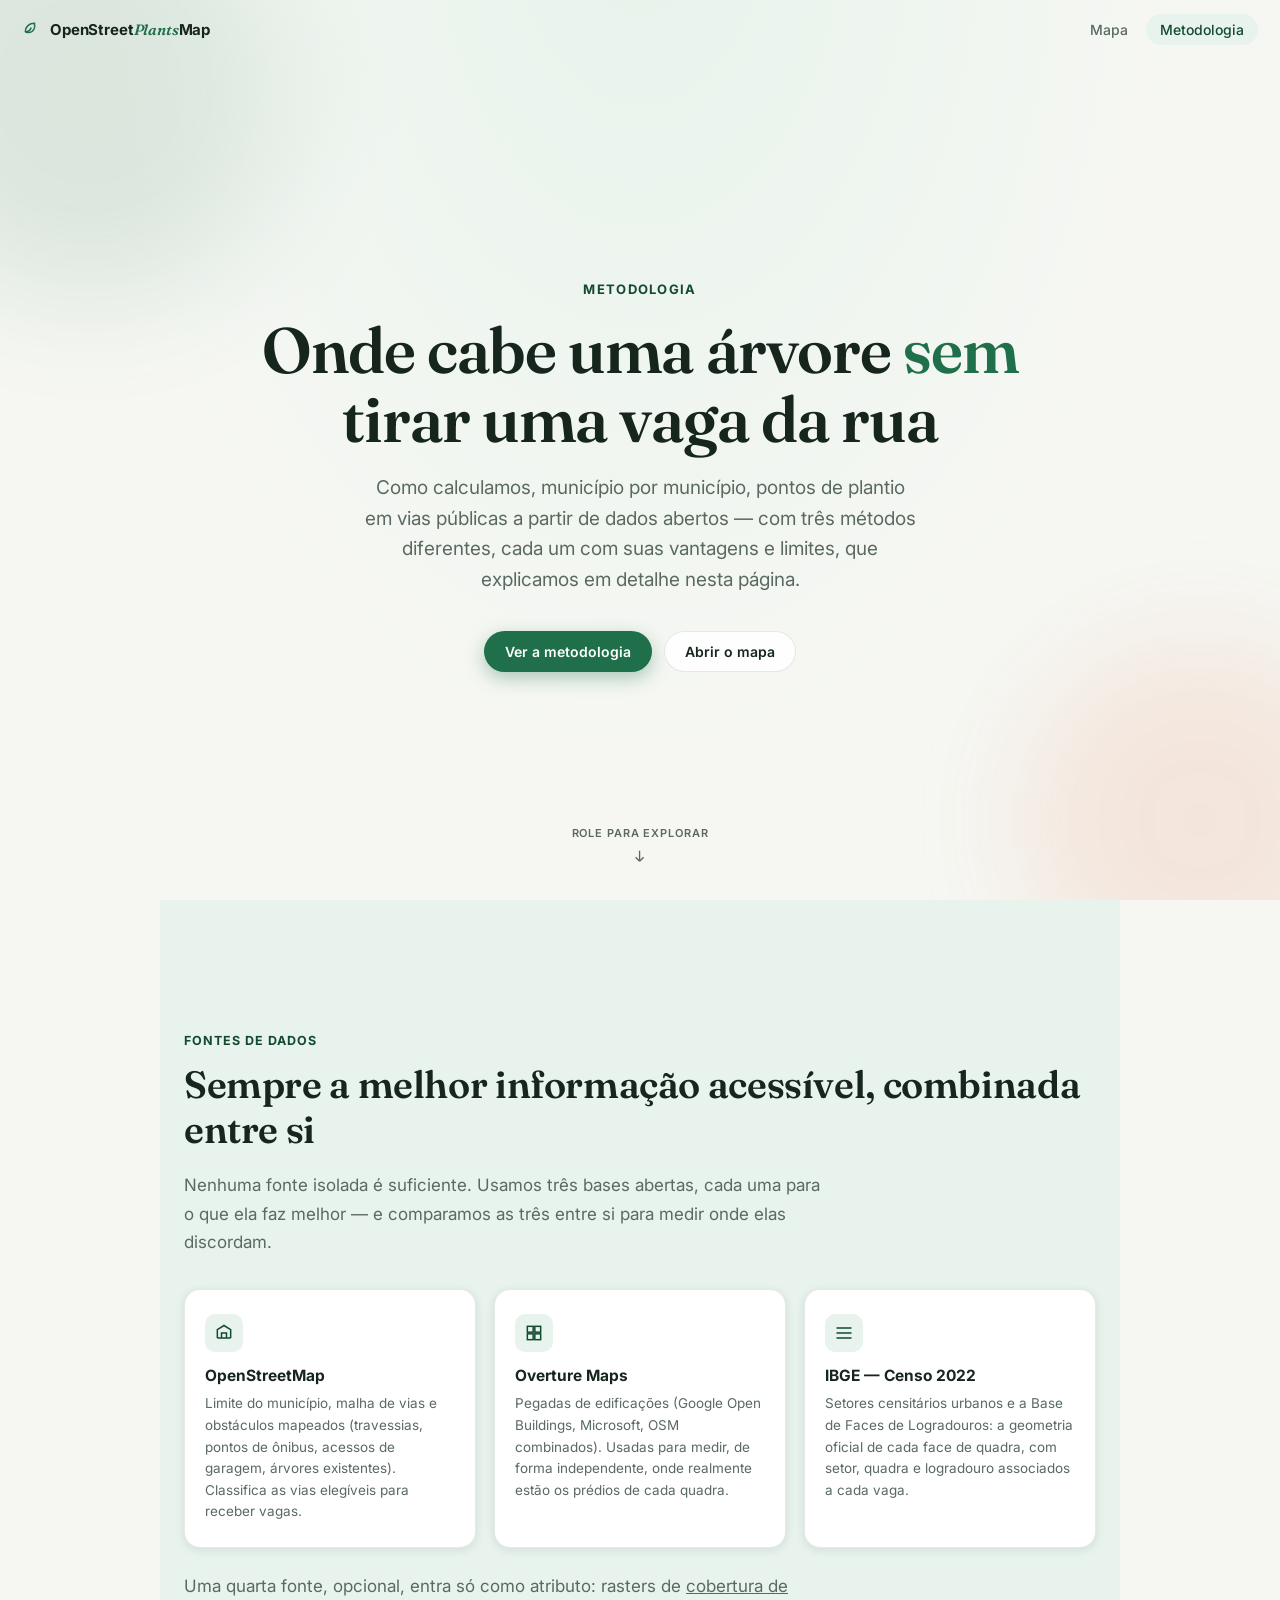
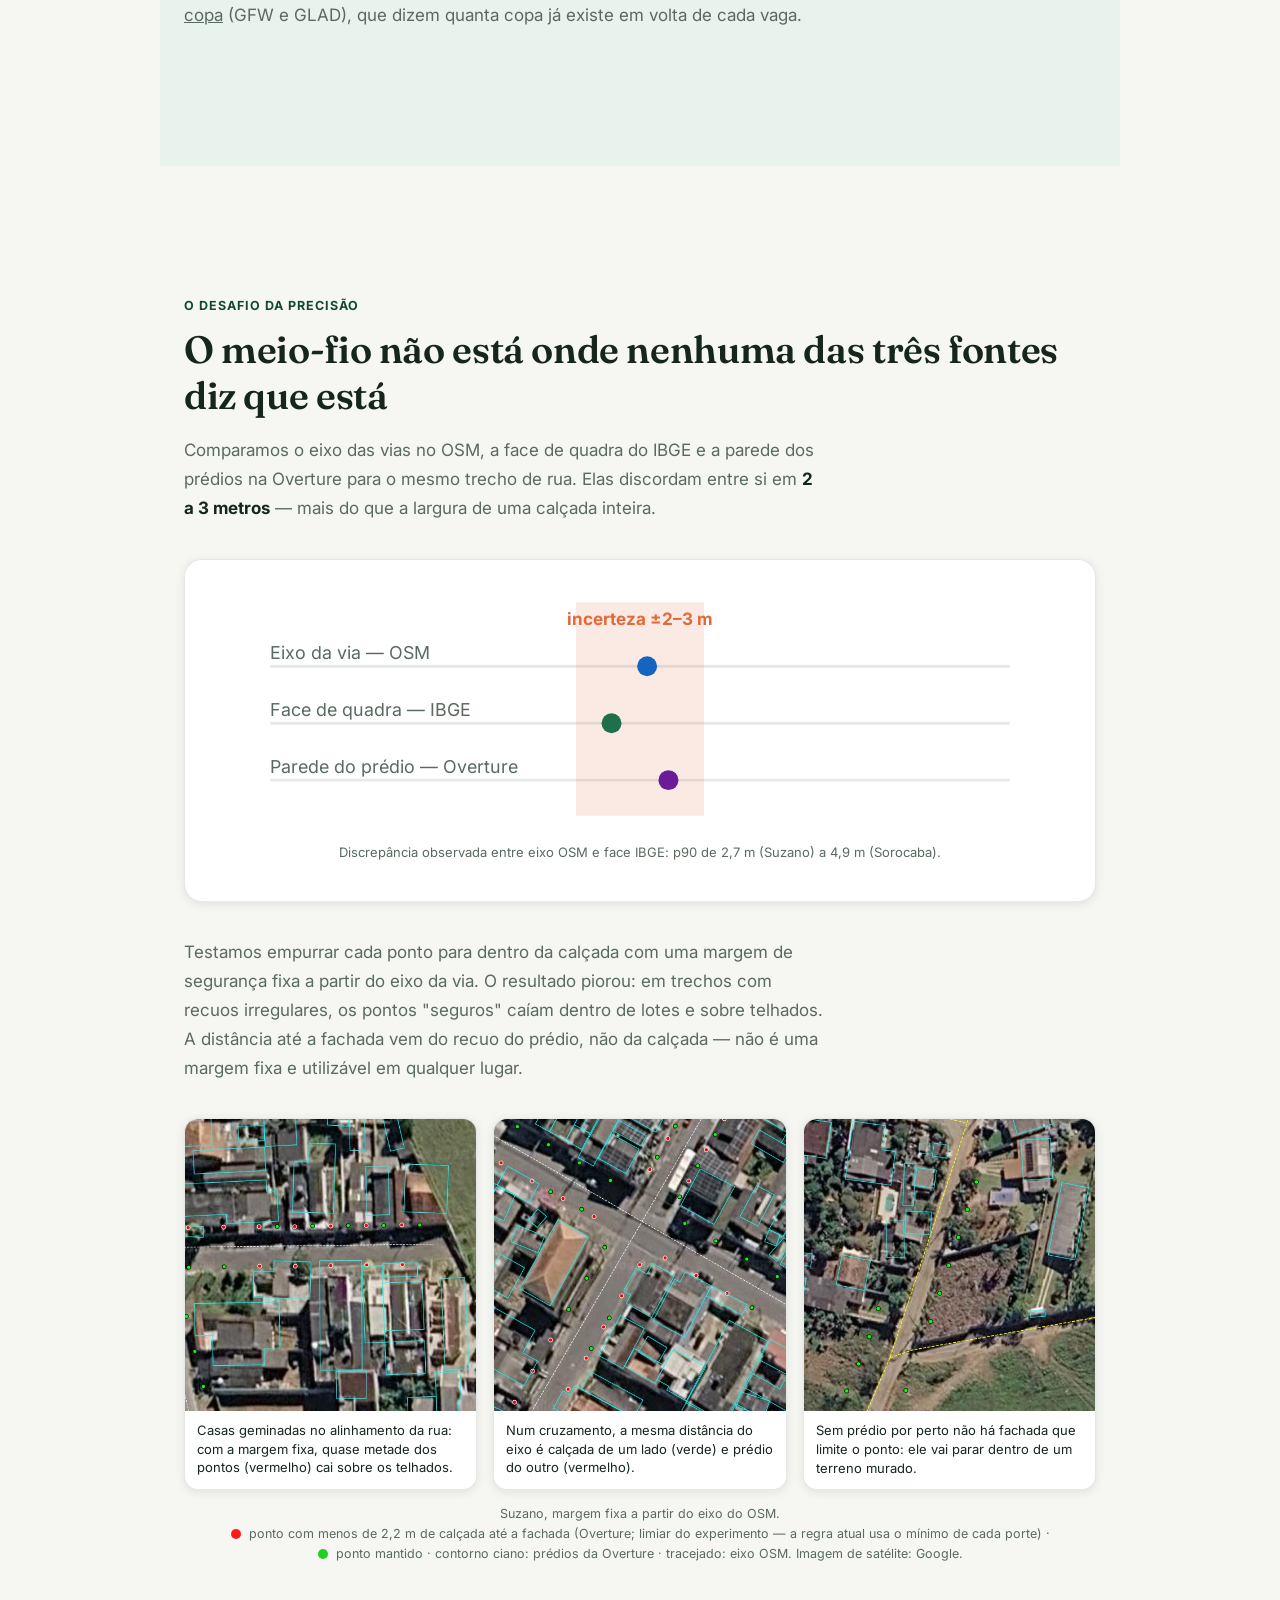
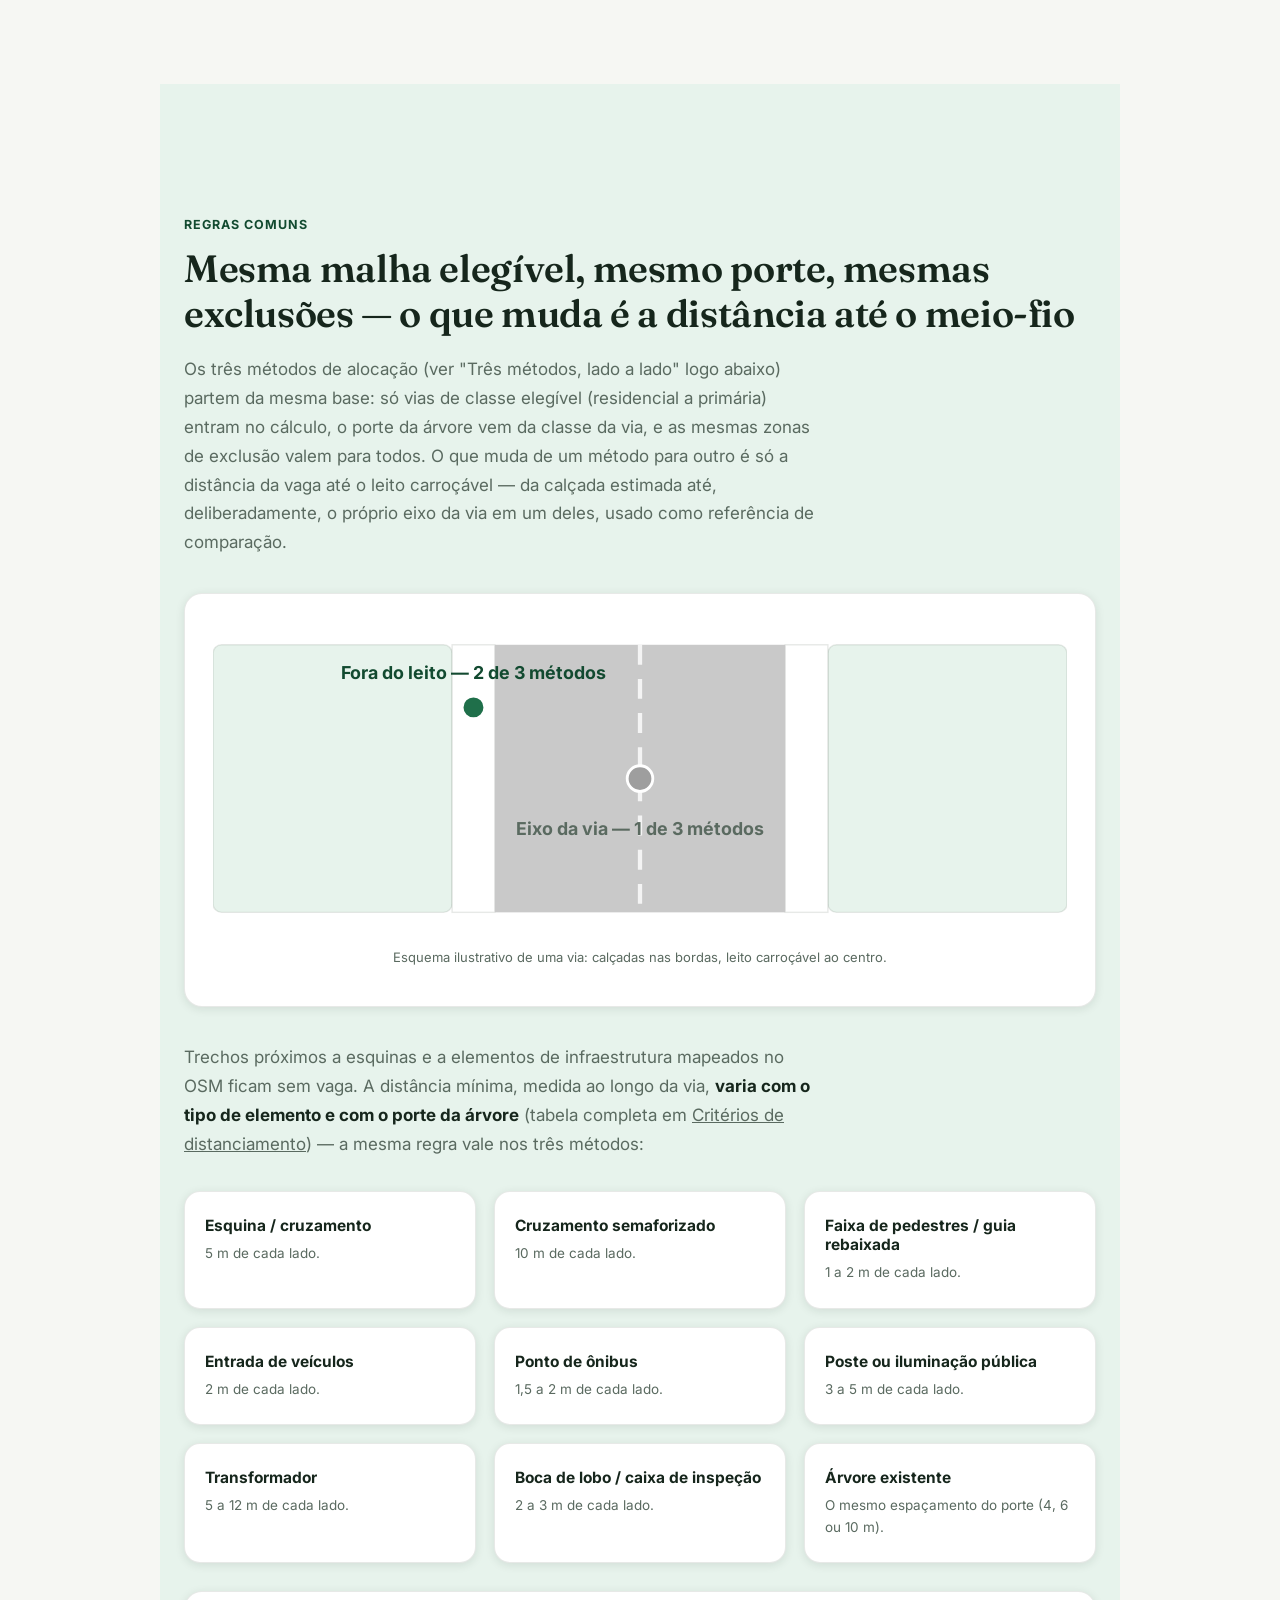
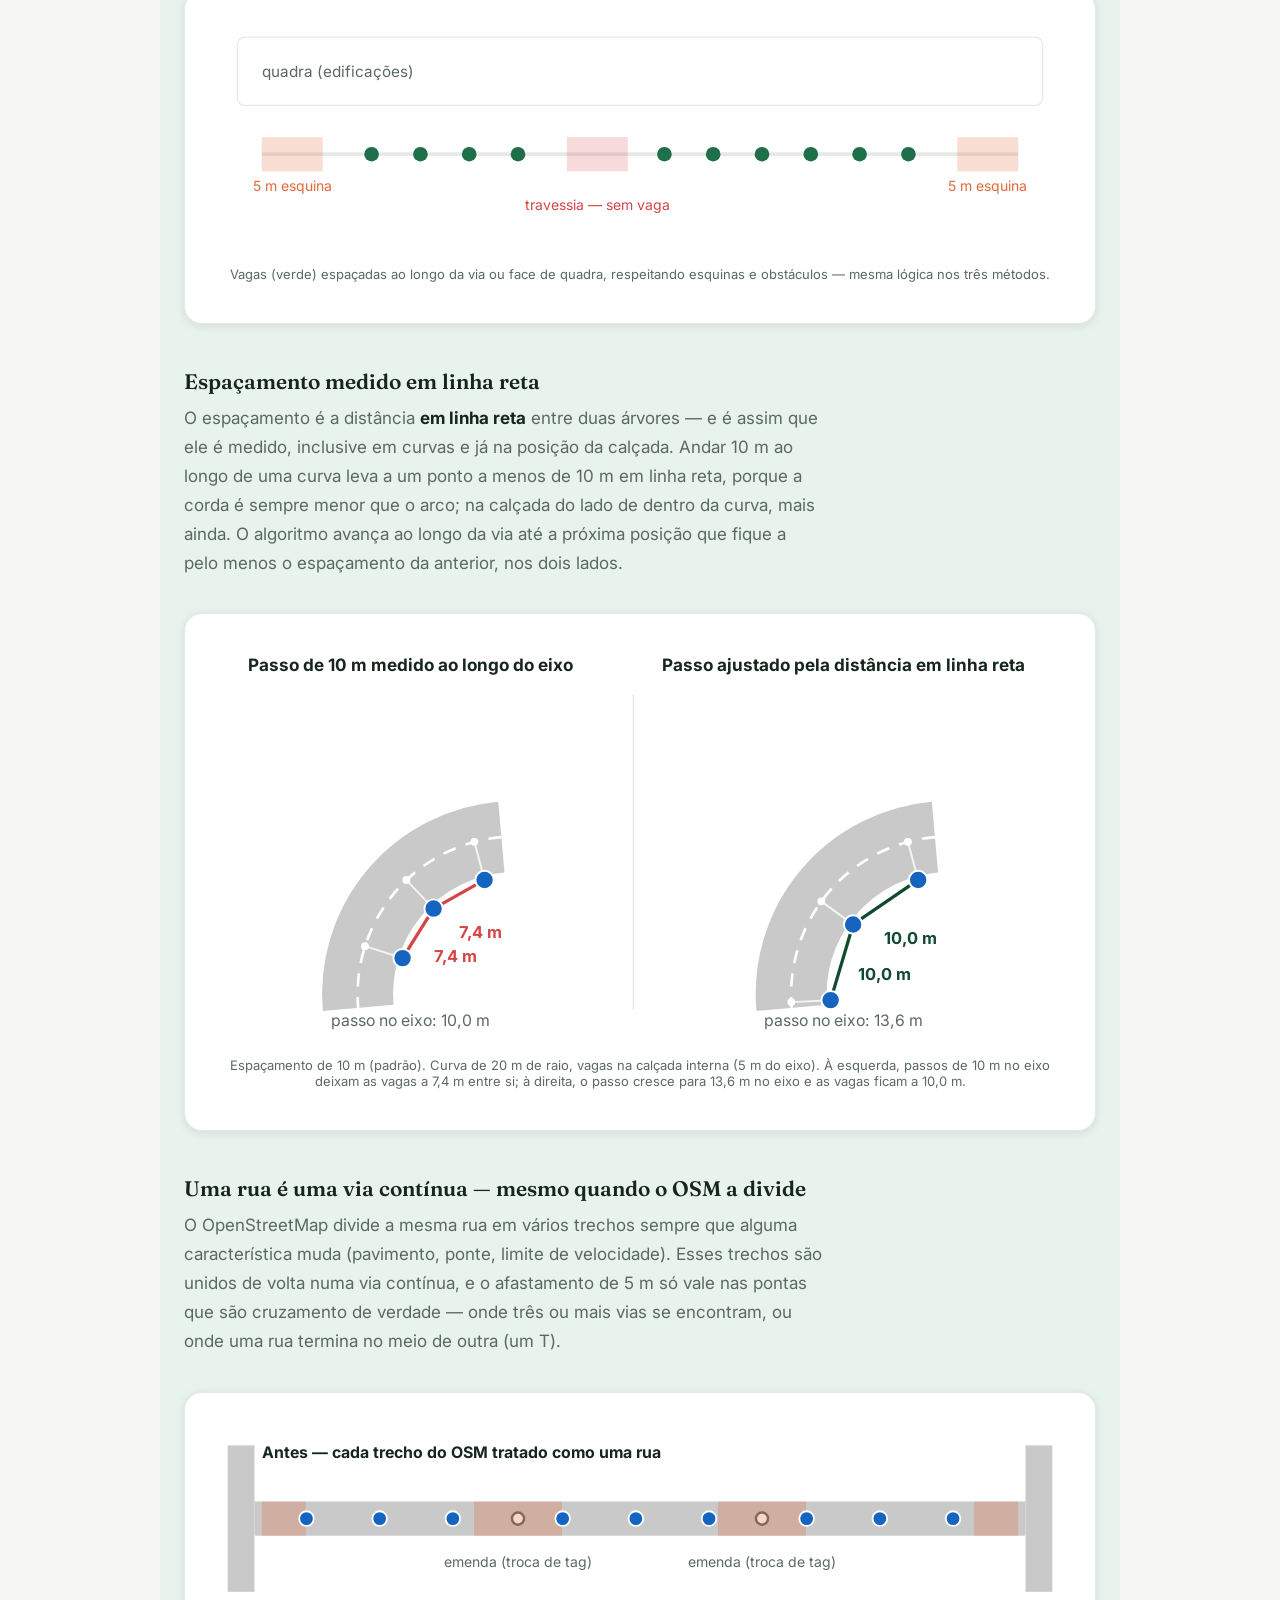
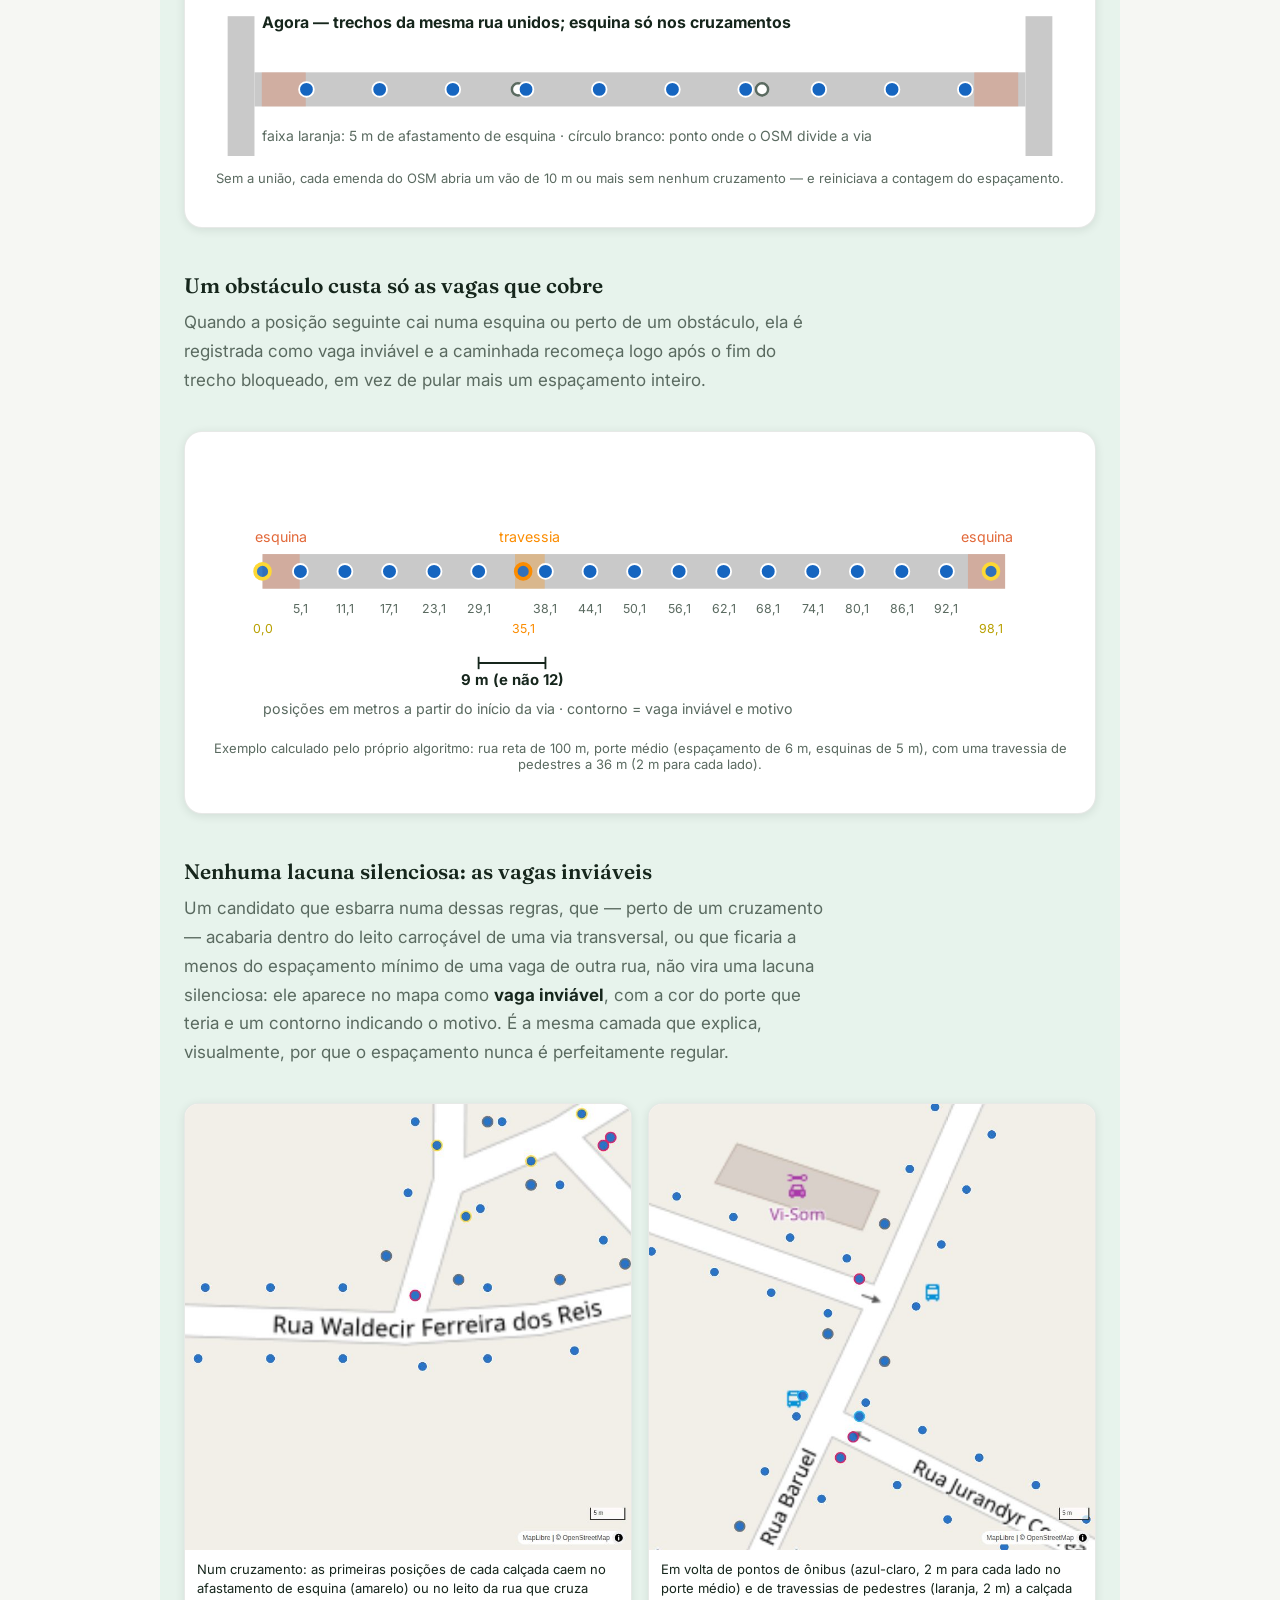
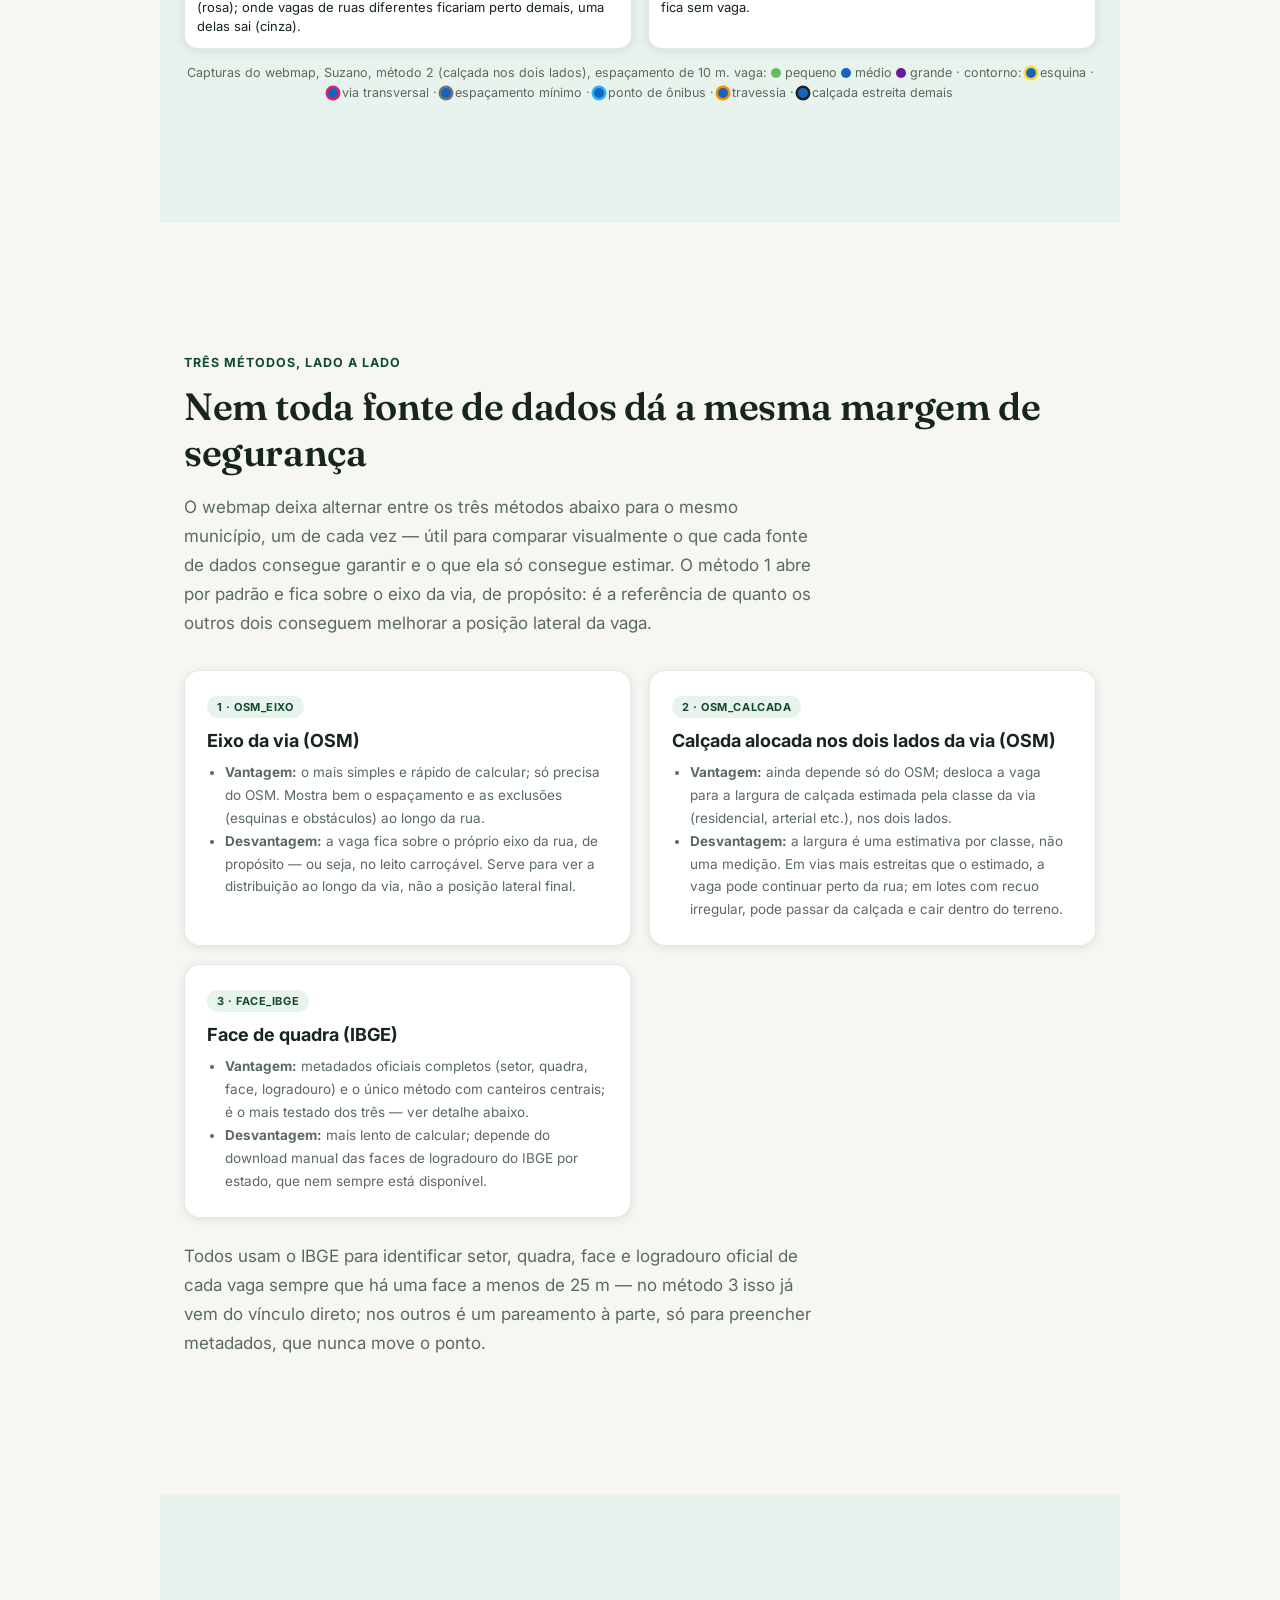
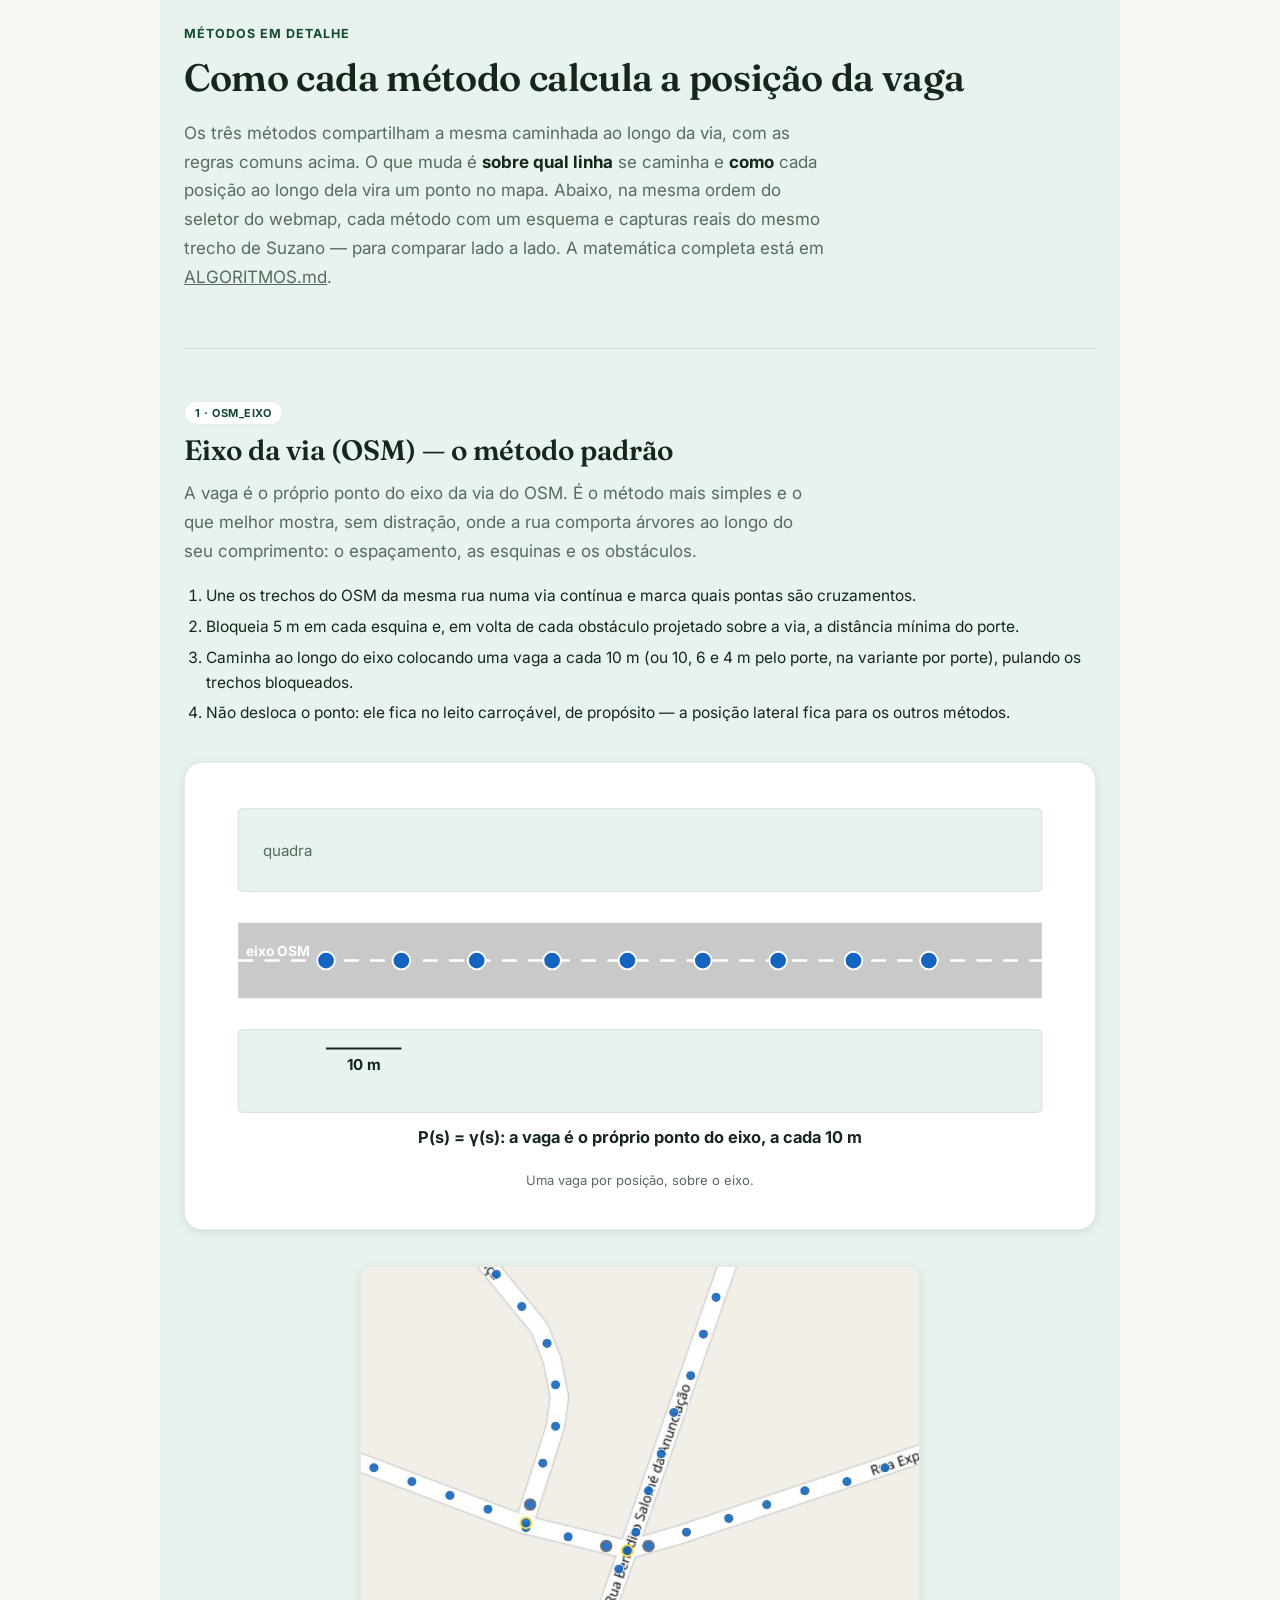
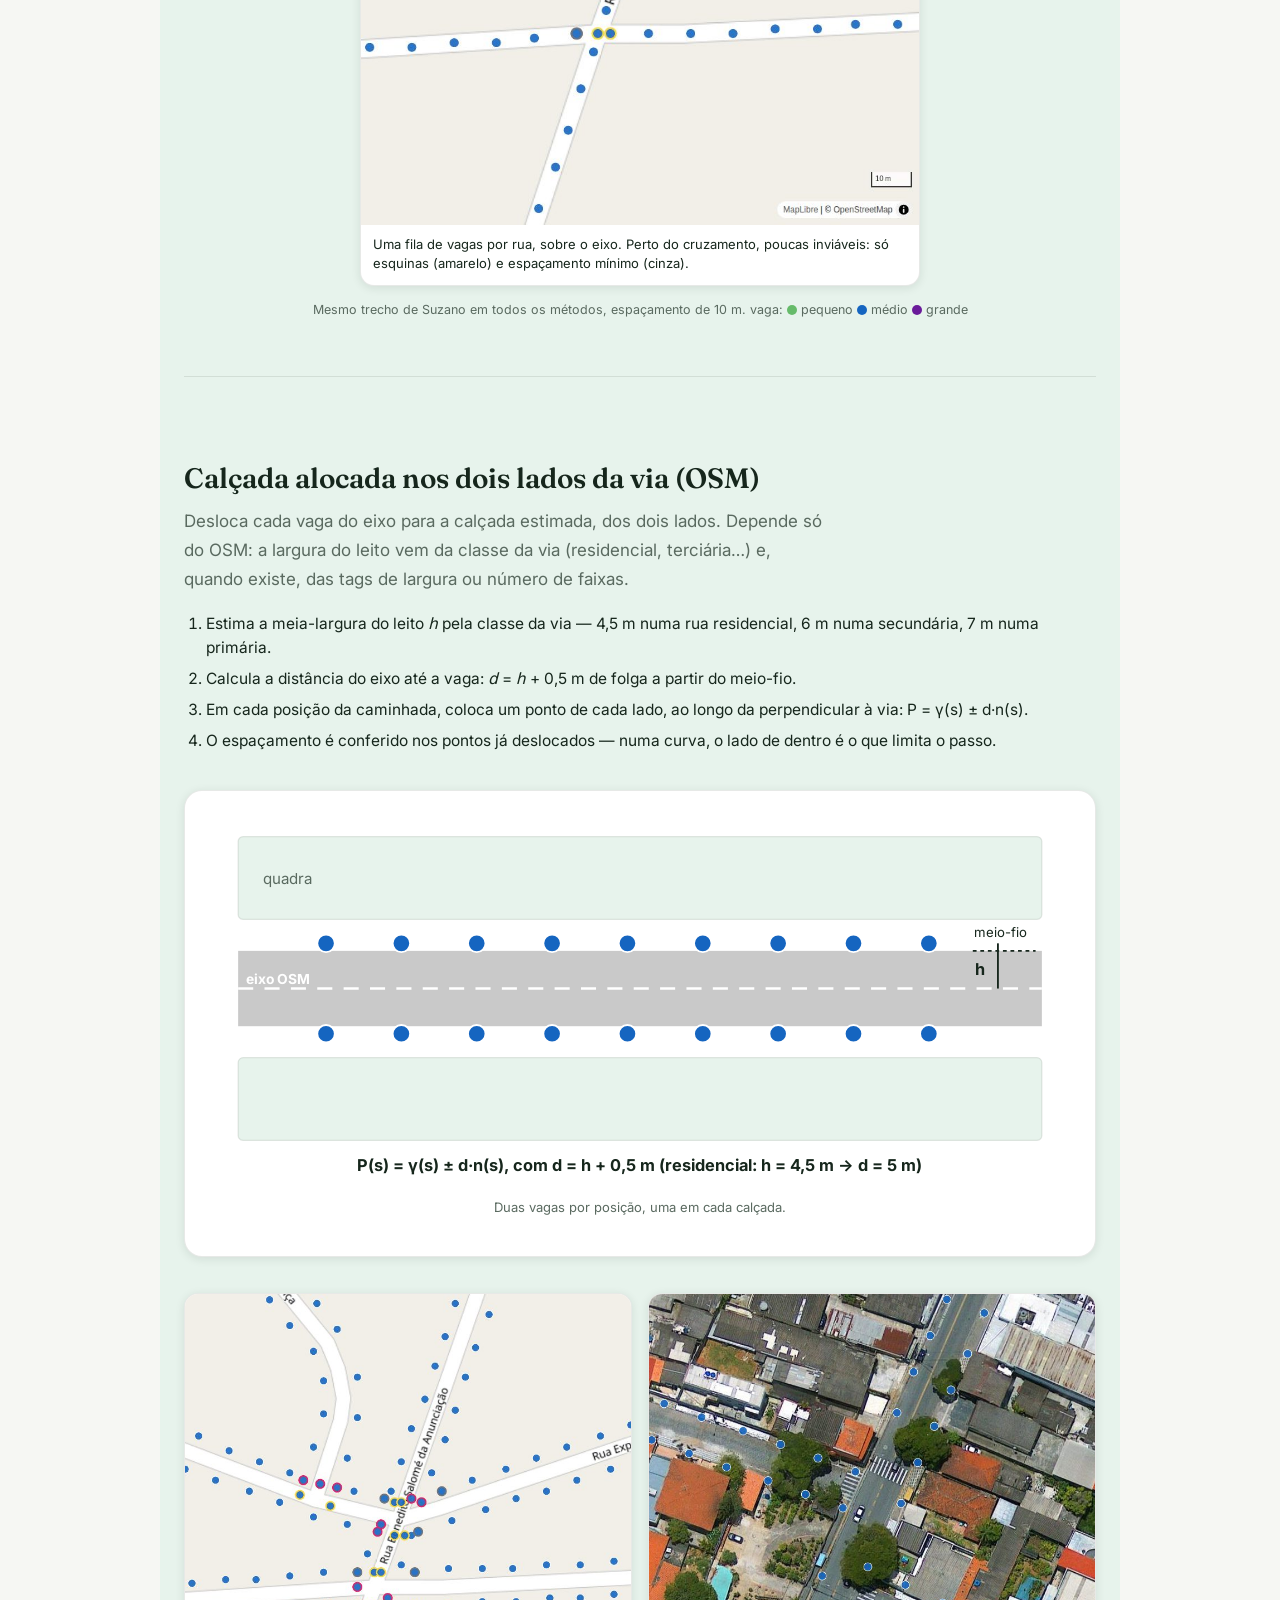
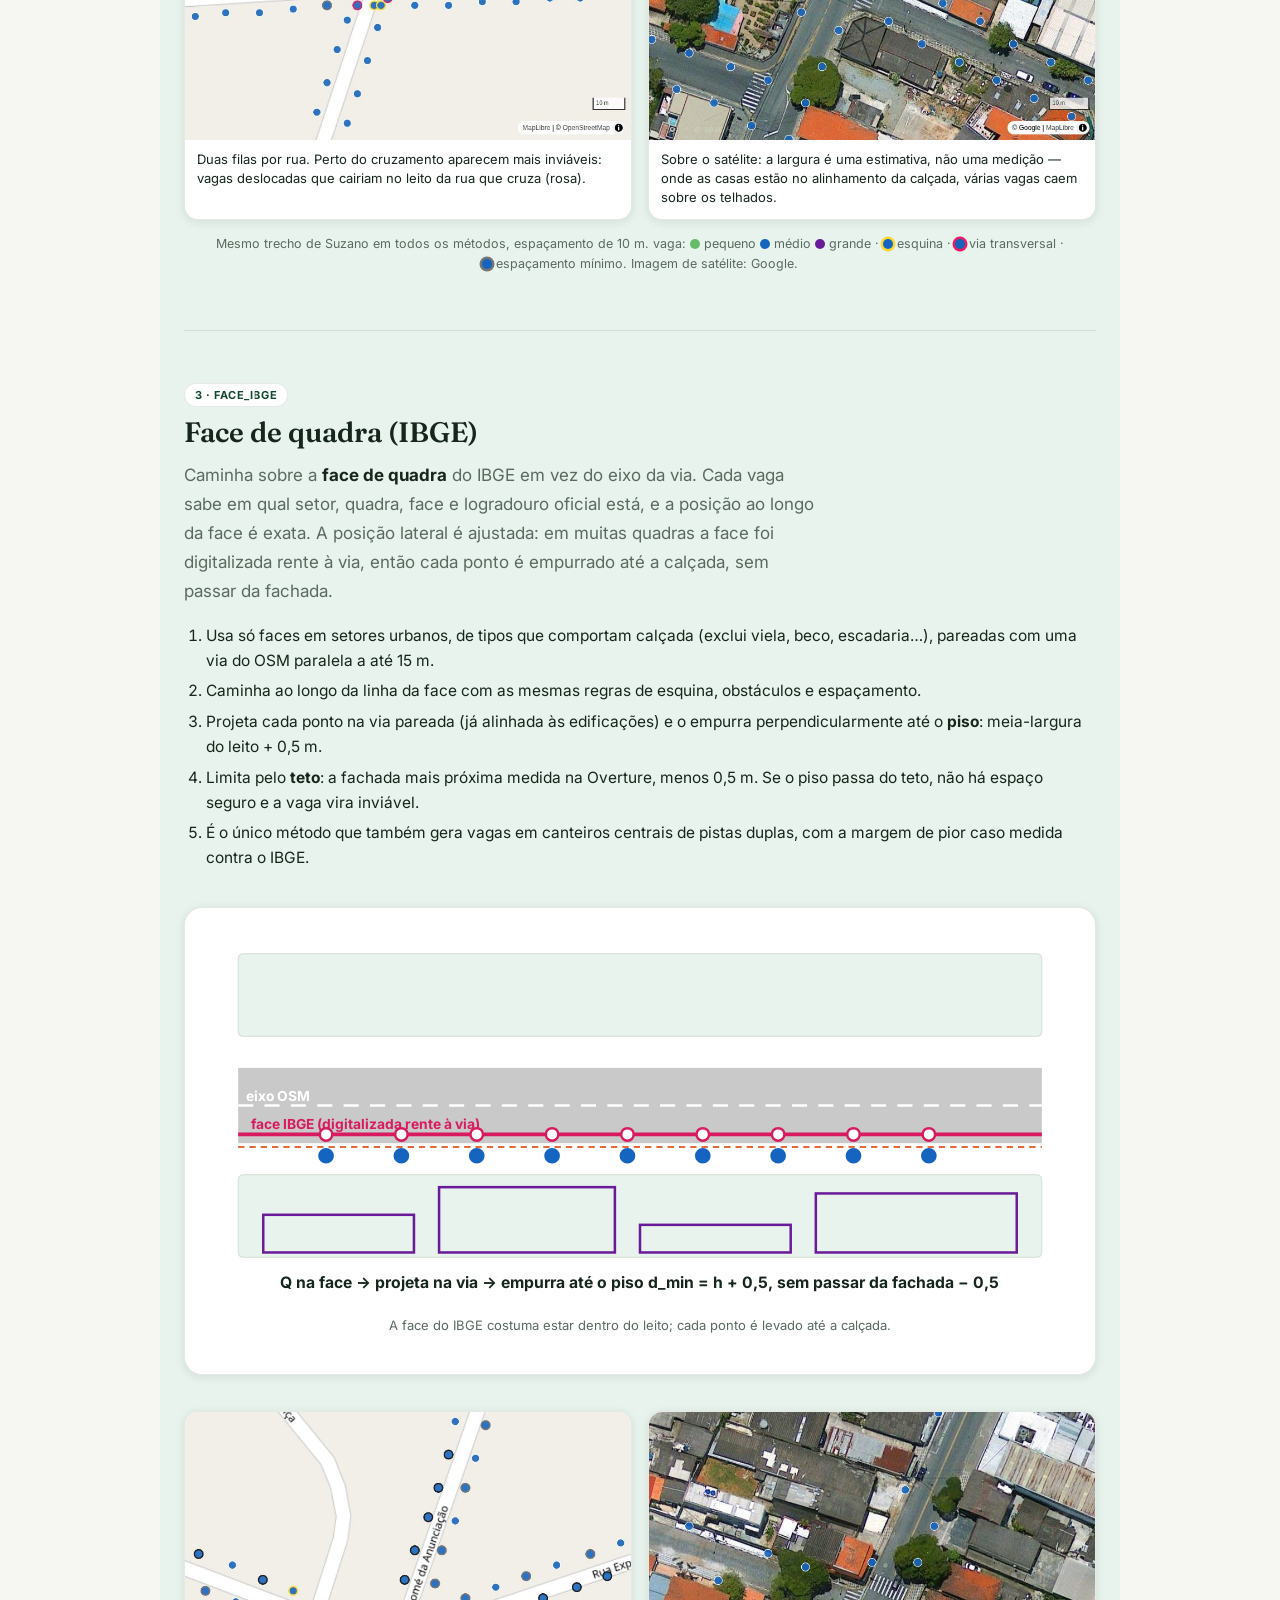
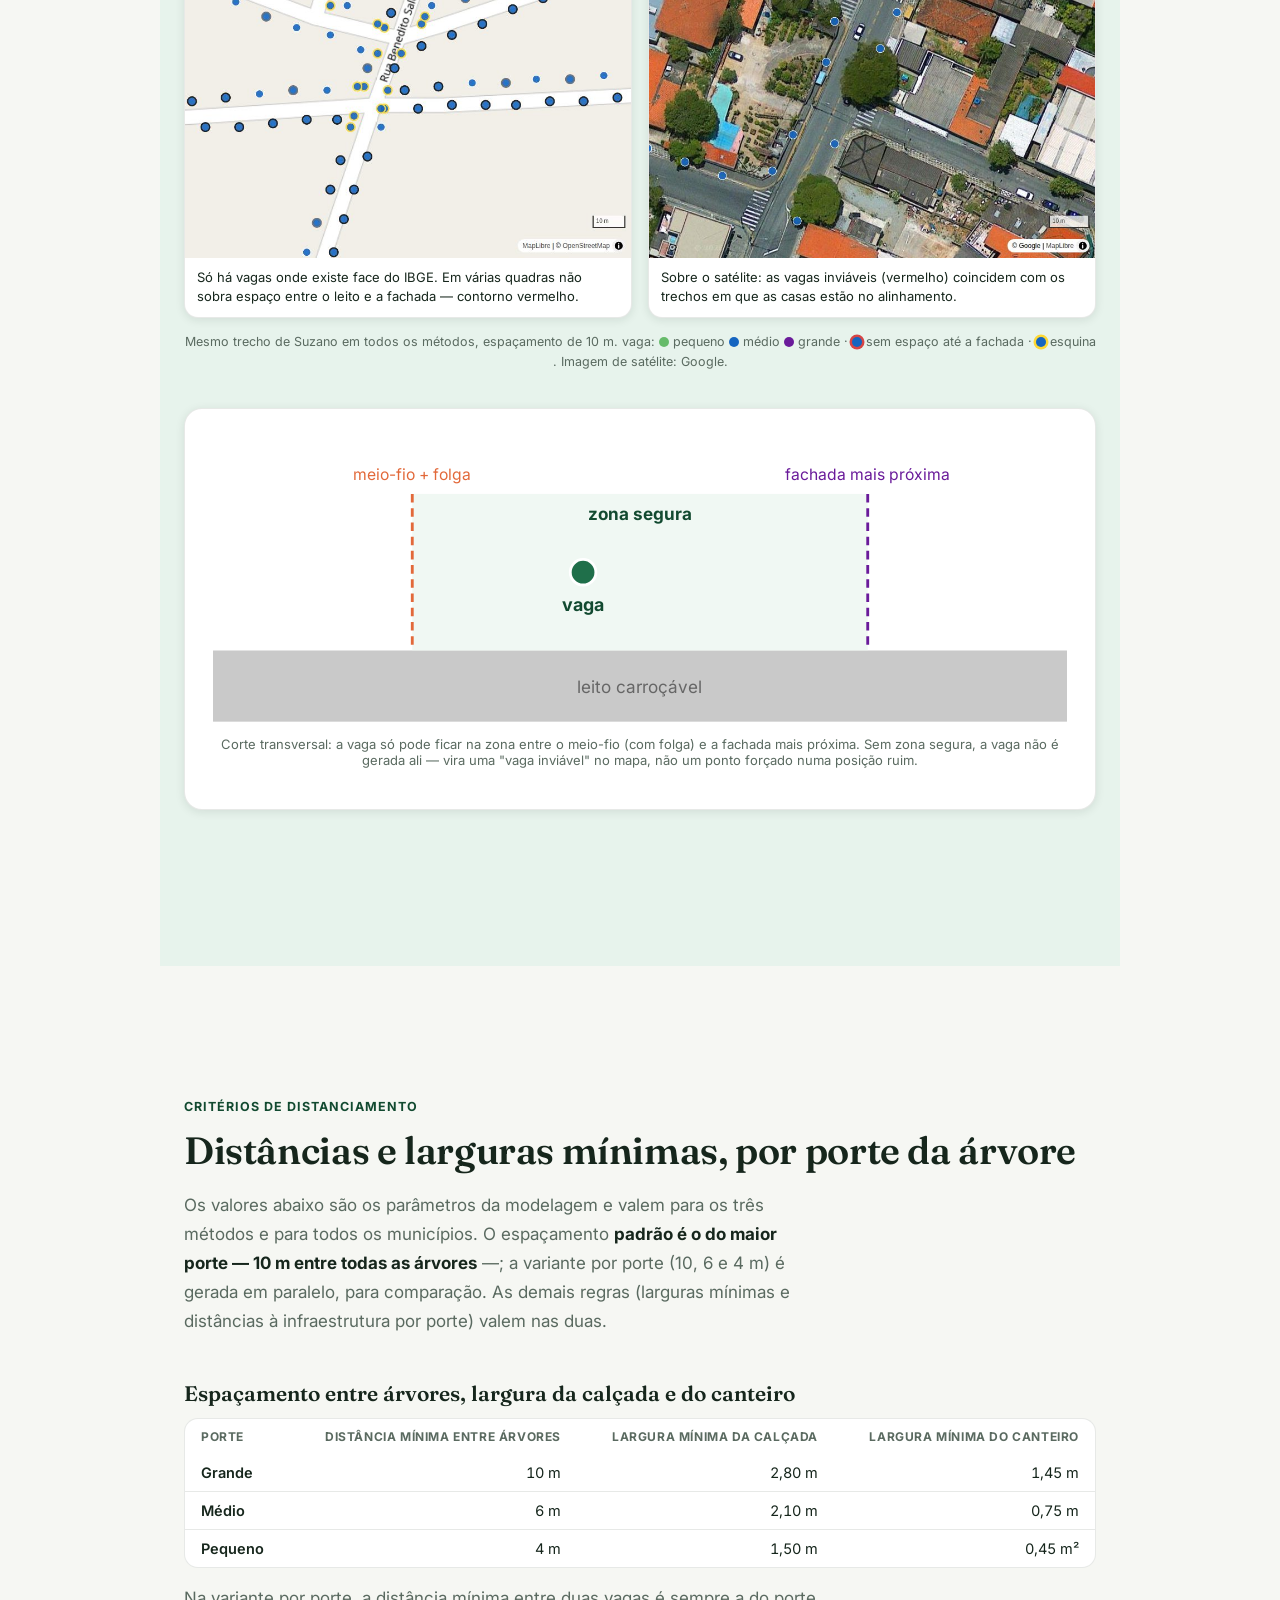
==== commit af2a38bb: "Atualiza a metodologia do webmap" ====
--- a/webmap/metodologia.html
+++ b/webmap/metodologia.html
@@ -187,7 +187,7 @@
       <p class="caption">Esquema ilustrativo de uma via: calçadas nas bordas, leito carroçável ao centro.</p>
     </div>
 
-    <p class="lead reveal" style="margin-top:28px">Trechos próximos a esquinas e a elementos de infraestrutura mapeados no OSM ficam sem vaga. A distância mínima, medida ao longo da via, <strong>varia com o tipo de elemento e com o porte da árvore</strong> (tabela completa em <a href="#criterios">Critérios oficiais</a>) — a mesma regra vale nos cinco métodos:</p>
+    <p class="lead reveal" style="margin-top:28px">Trechos próximos a esquinas e a elementos de infraestrutura mapeados no OSM ficam sem vaga. A distância mínima, medida ao longo da via, <strong>varia com o tipo de elemento e com o porte da árvore</strong> (tabela completa em <a href="#criterios">Critérios de distanciamento</a>) — a mesma regra vale nos três métodos:</p>
     <div class="card-grid">
       <article class="source-card reveal"><h3>Esquina / cruzamento</h3><p>5 m de cada lado.</p></article>
       <article class="source-card reveal"><h3>Cruzamento semaforizado</h3><p>10 m de cada lado.</p></article>
@@ -680,12 +680,12 @@
 
   </section>
 
-  <!-- Critérios oficiais -->
+  <!-- Critérios de distanciamento -->
   <section class="story-section" id="criterios">
-    <p class="eyebrow reveal">Critérios oficiais</p>
+    <p class="eyebrow reveal">Critérios de distanciamento</p>
     <h2 class="reveal">Distâncias e larguras mínimas, por porte da árvore</h2>
     <p class="lead reveal">
-      Os valores abaixo são as definições finais do projeto (GEOCAU/MMA) e valem para os três métodos e
+      Os valores abaixo são os parâmetros da modelagem e valem para os três métodos e
       para todos os municípios. O espaçamento <strong>padrão é o do maior porte — 10 m entre todas as
       árvores</strong> —; a variante por porte (10, 6 e 4 m) é gerada em paralelo, para comparação. As
       demais regras (larguras mínimas e distâncias à infraestrutura por porte) valem nas duas.
